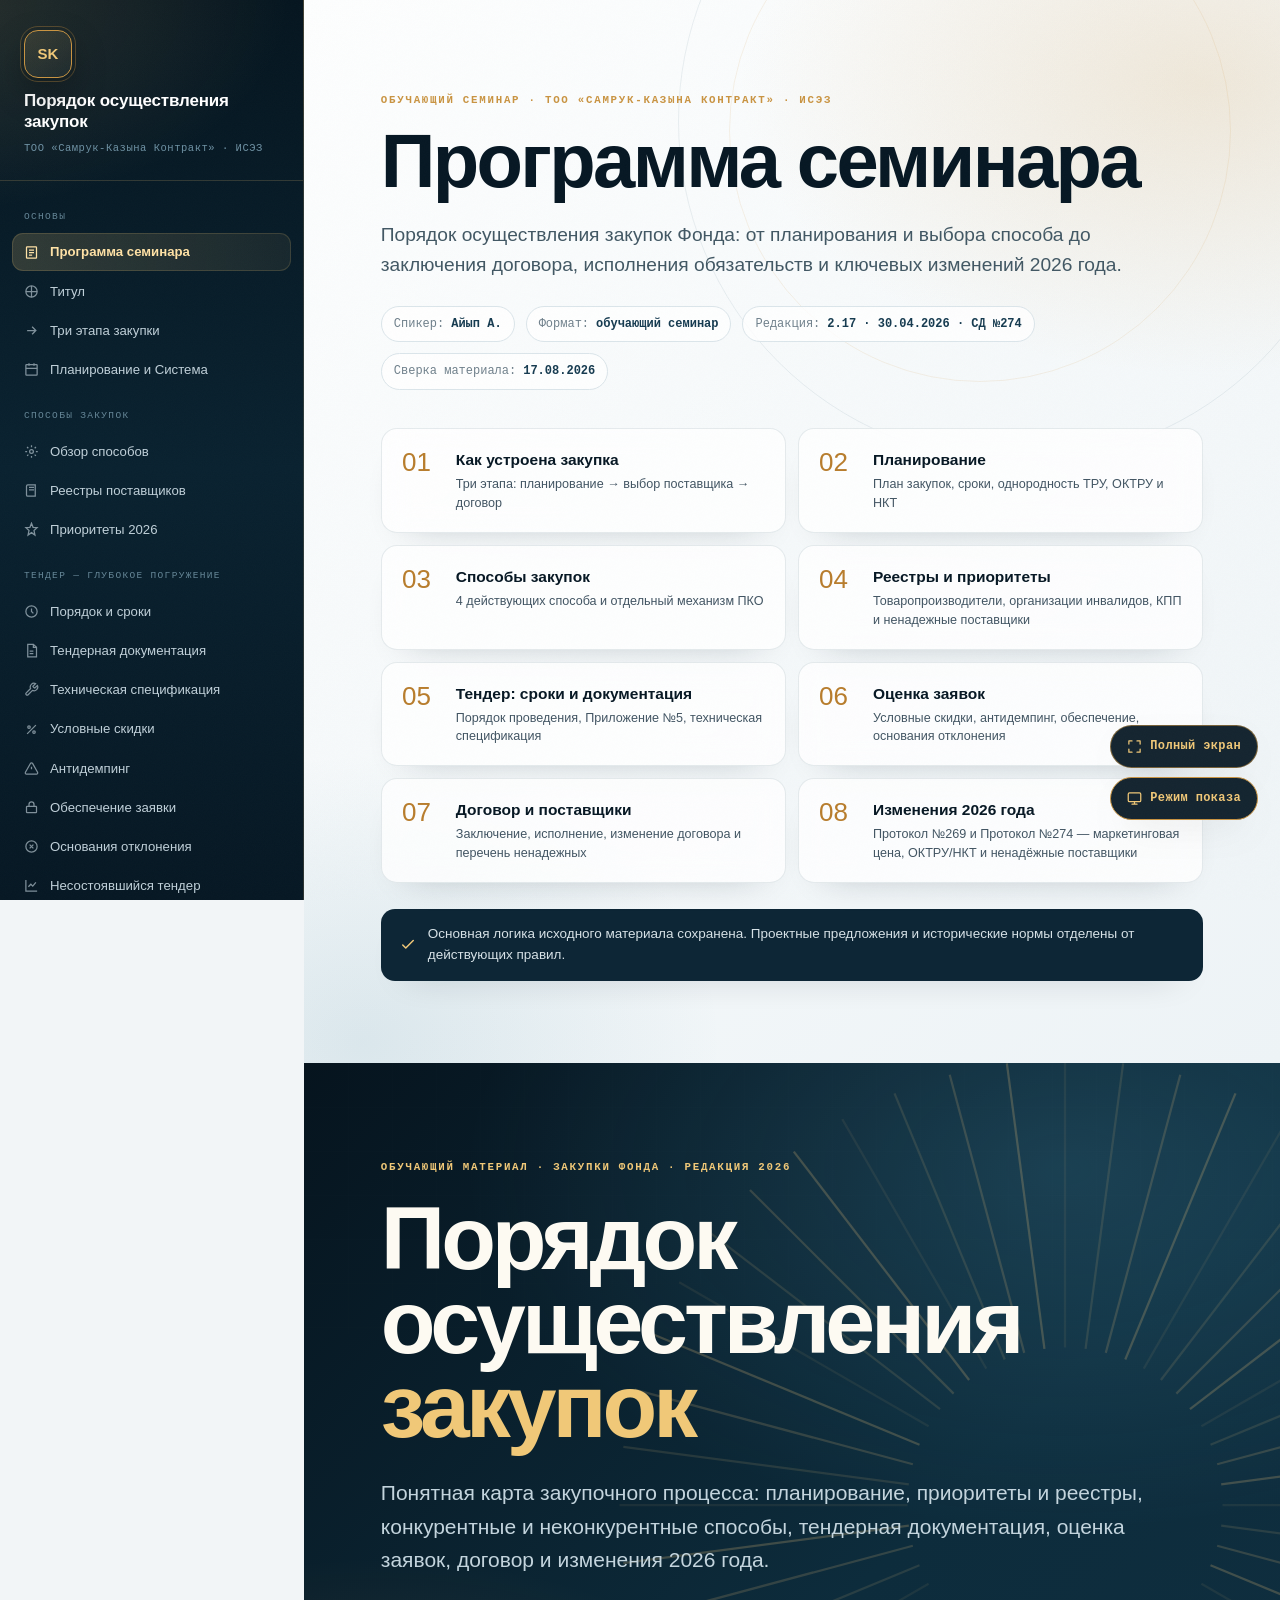
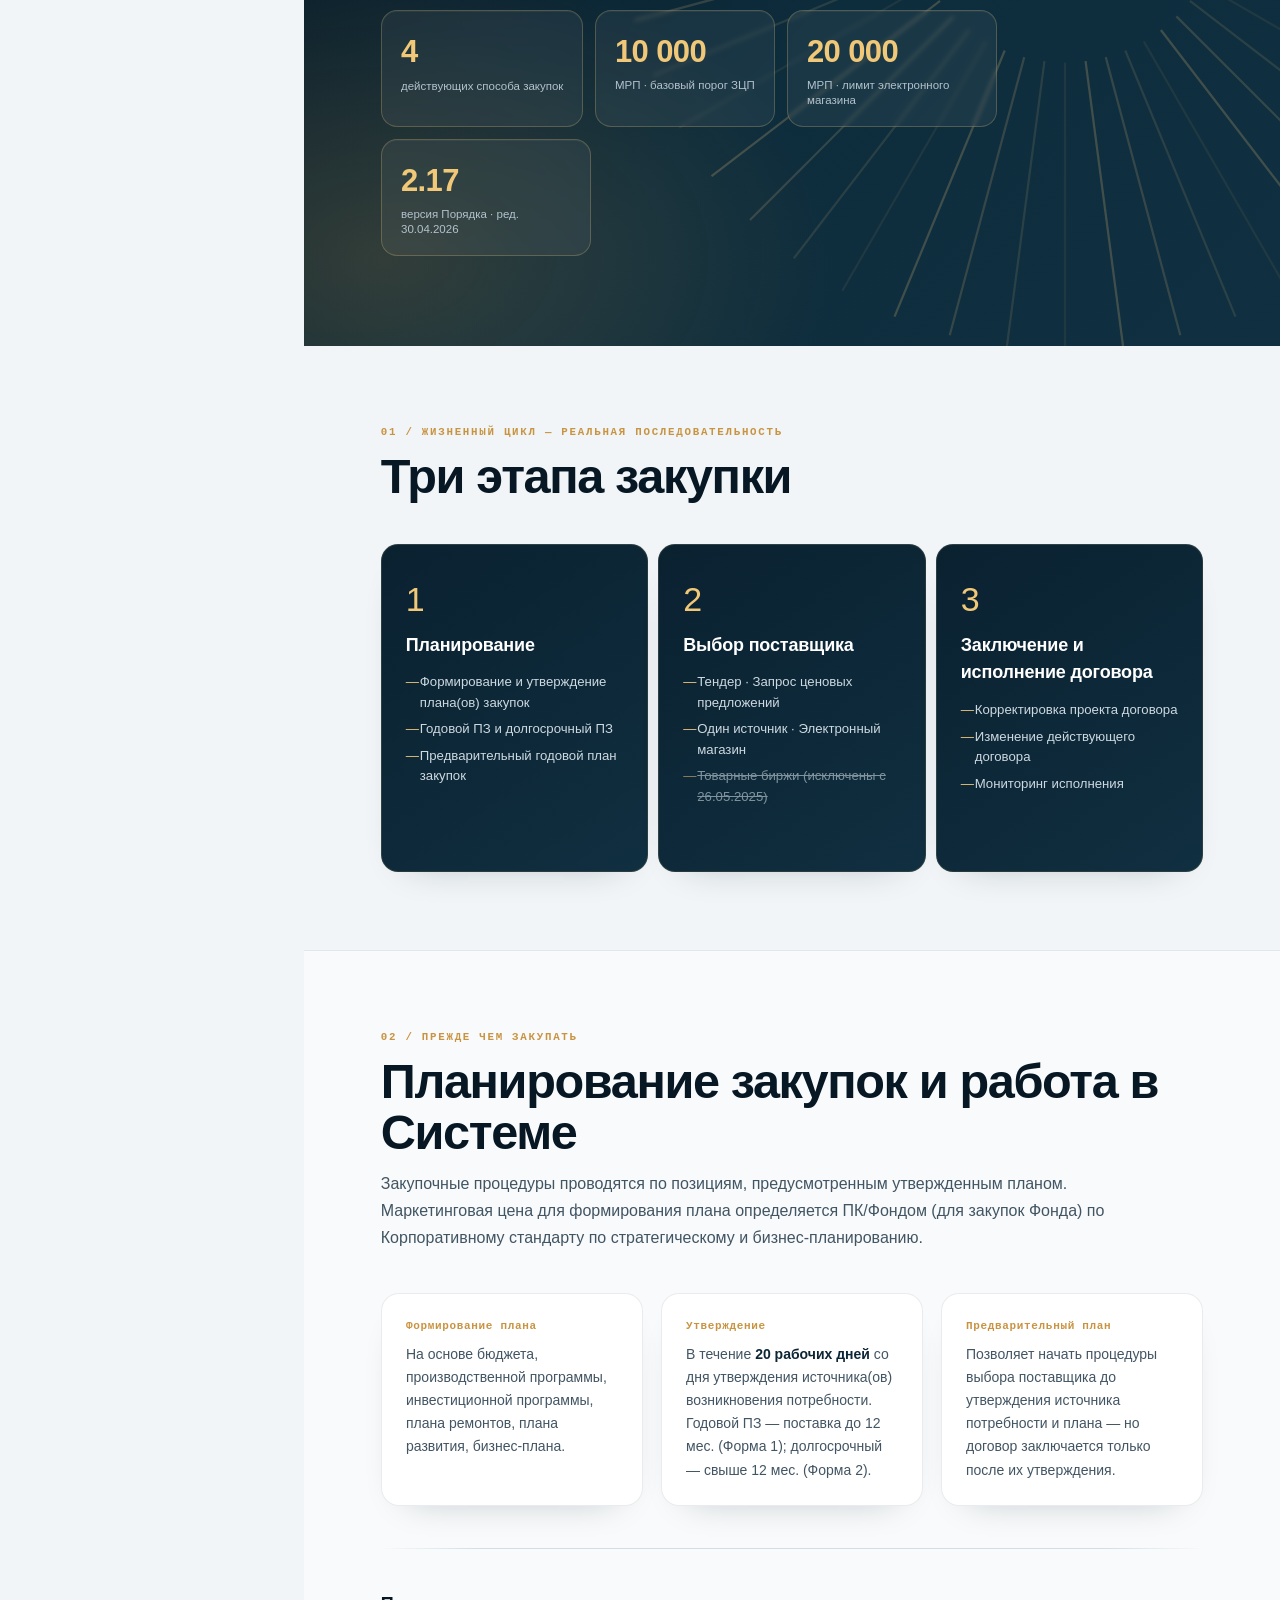
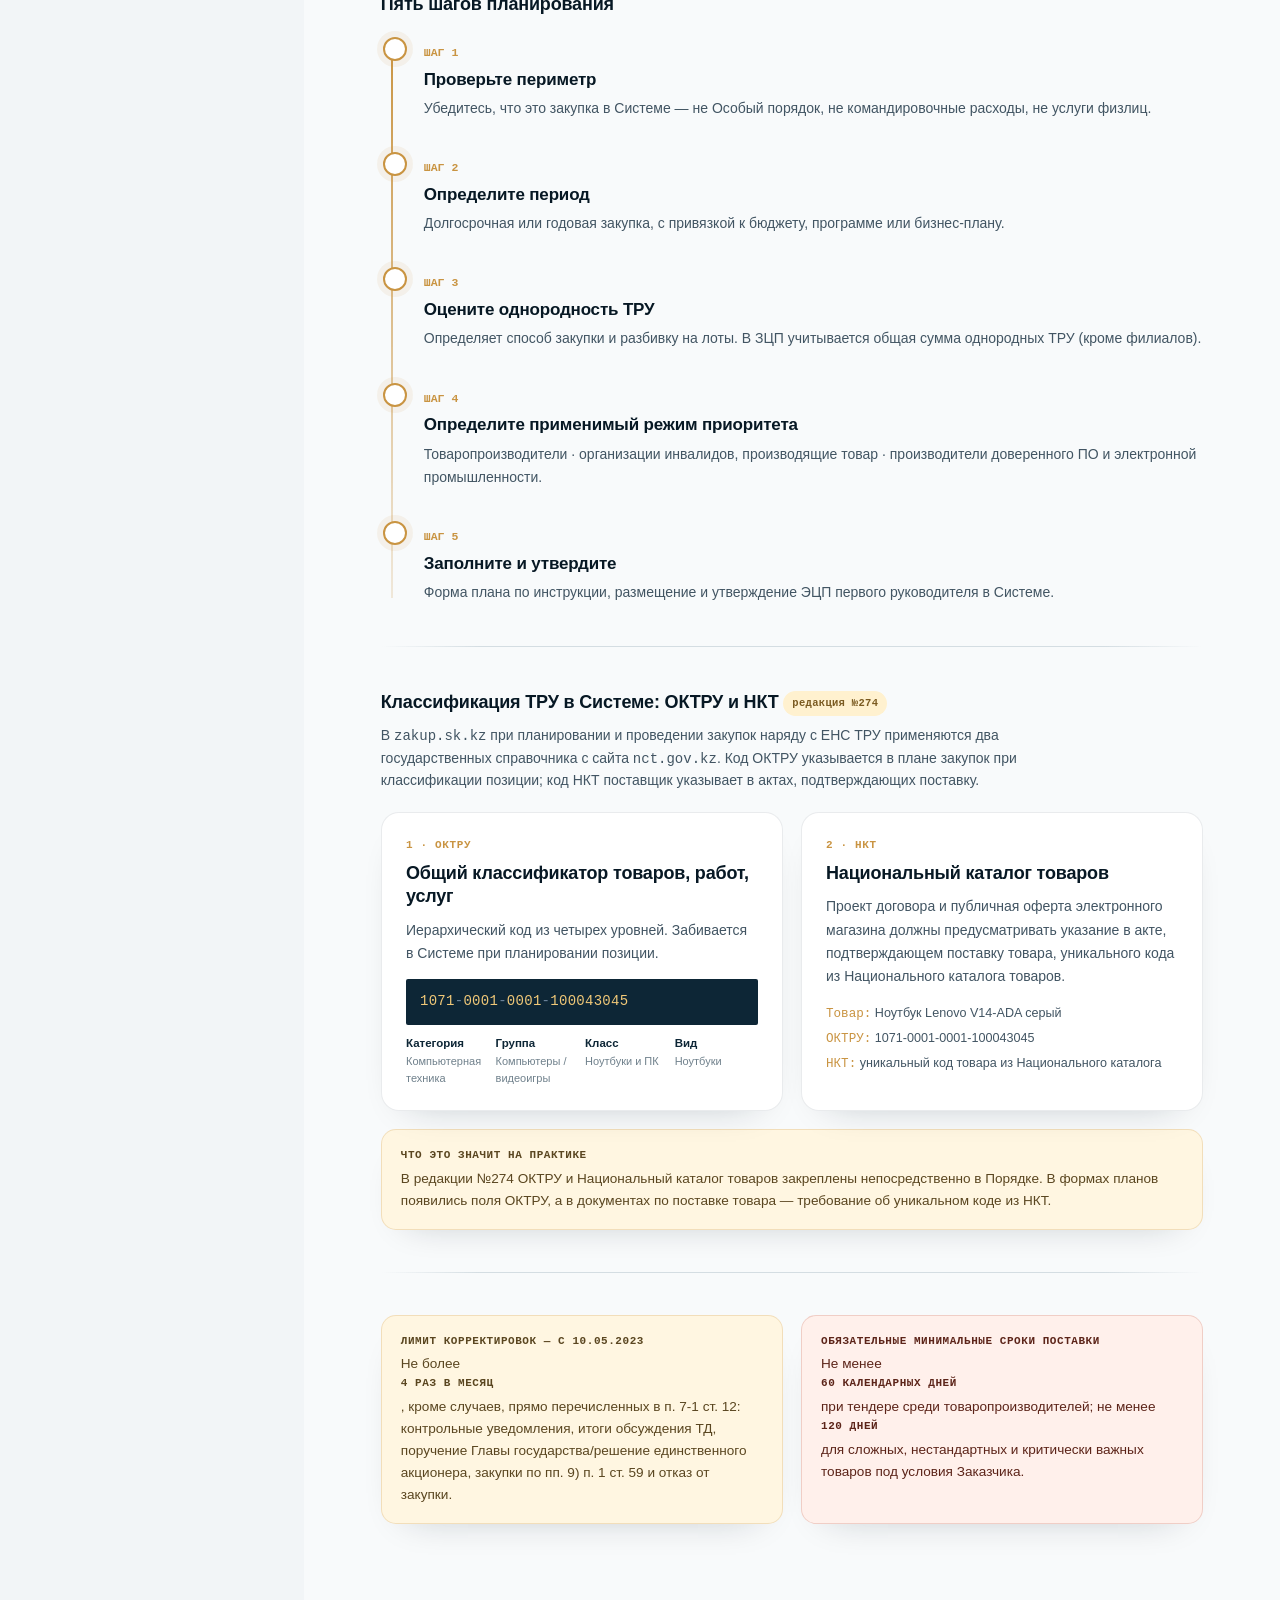
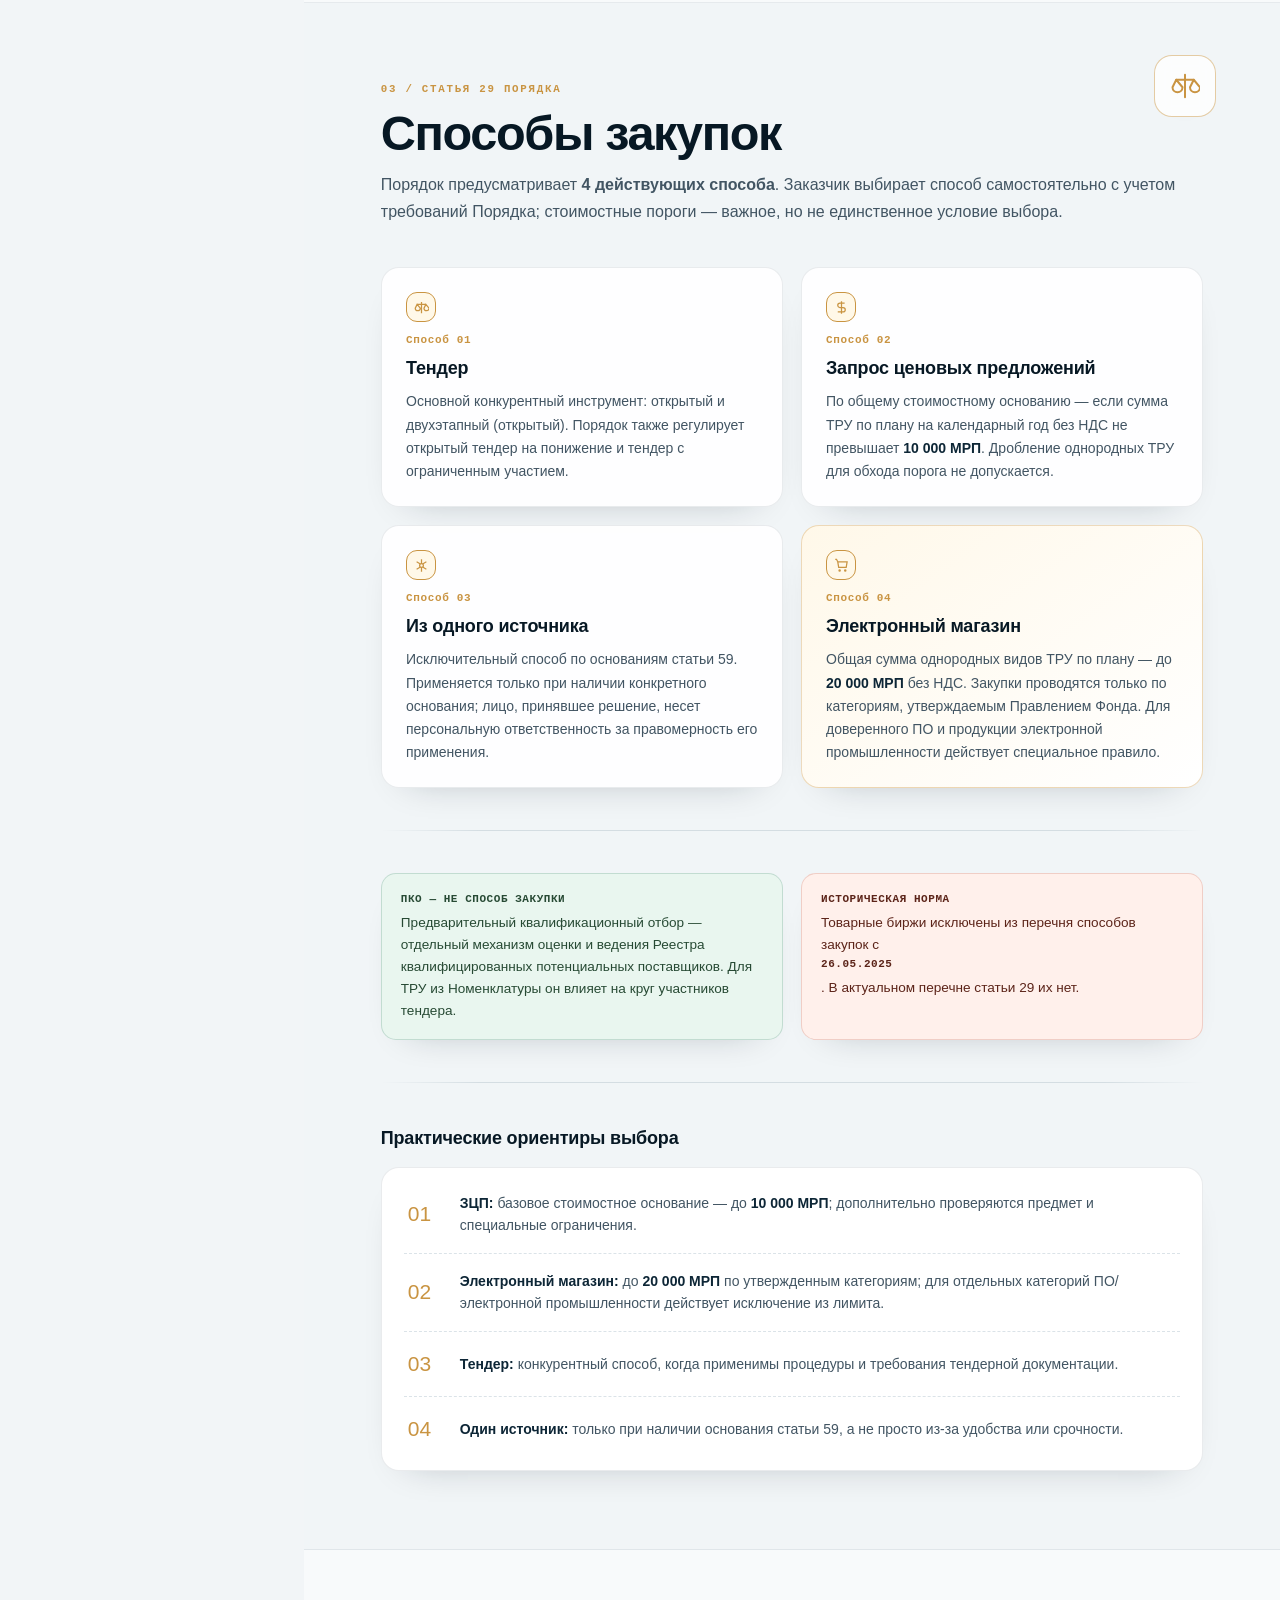
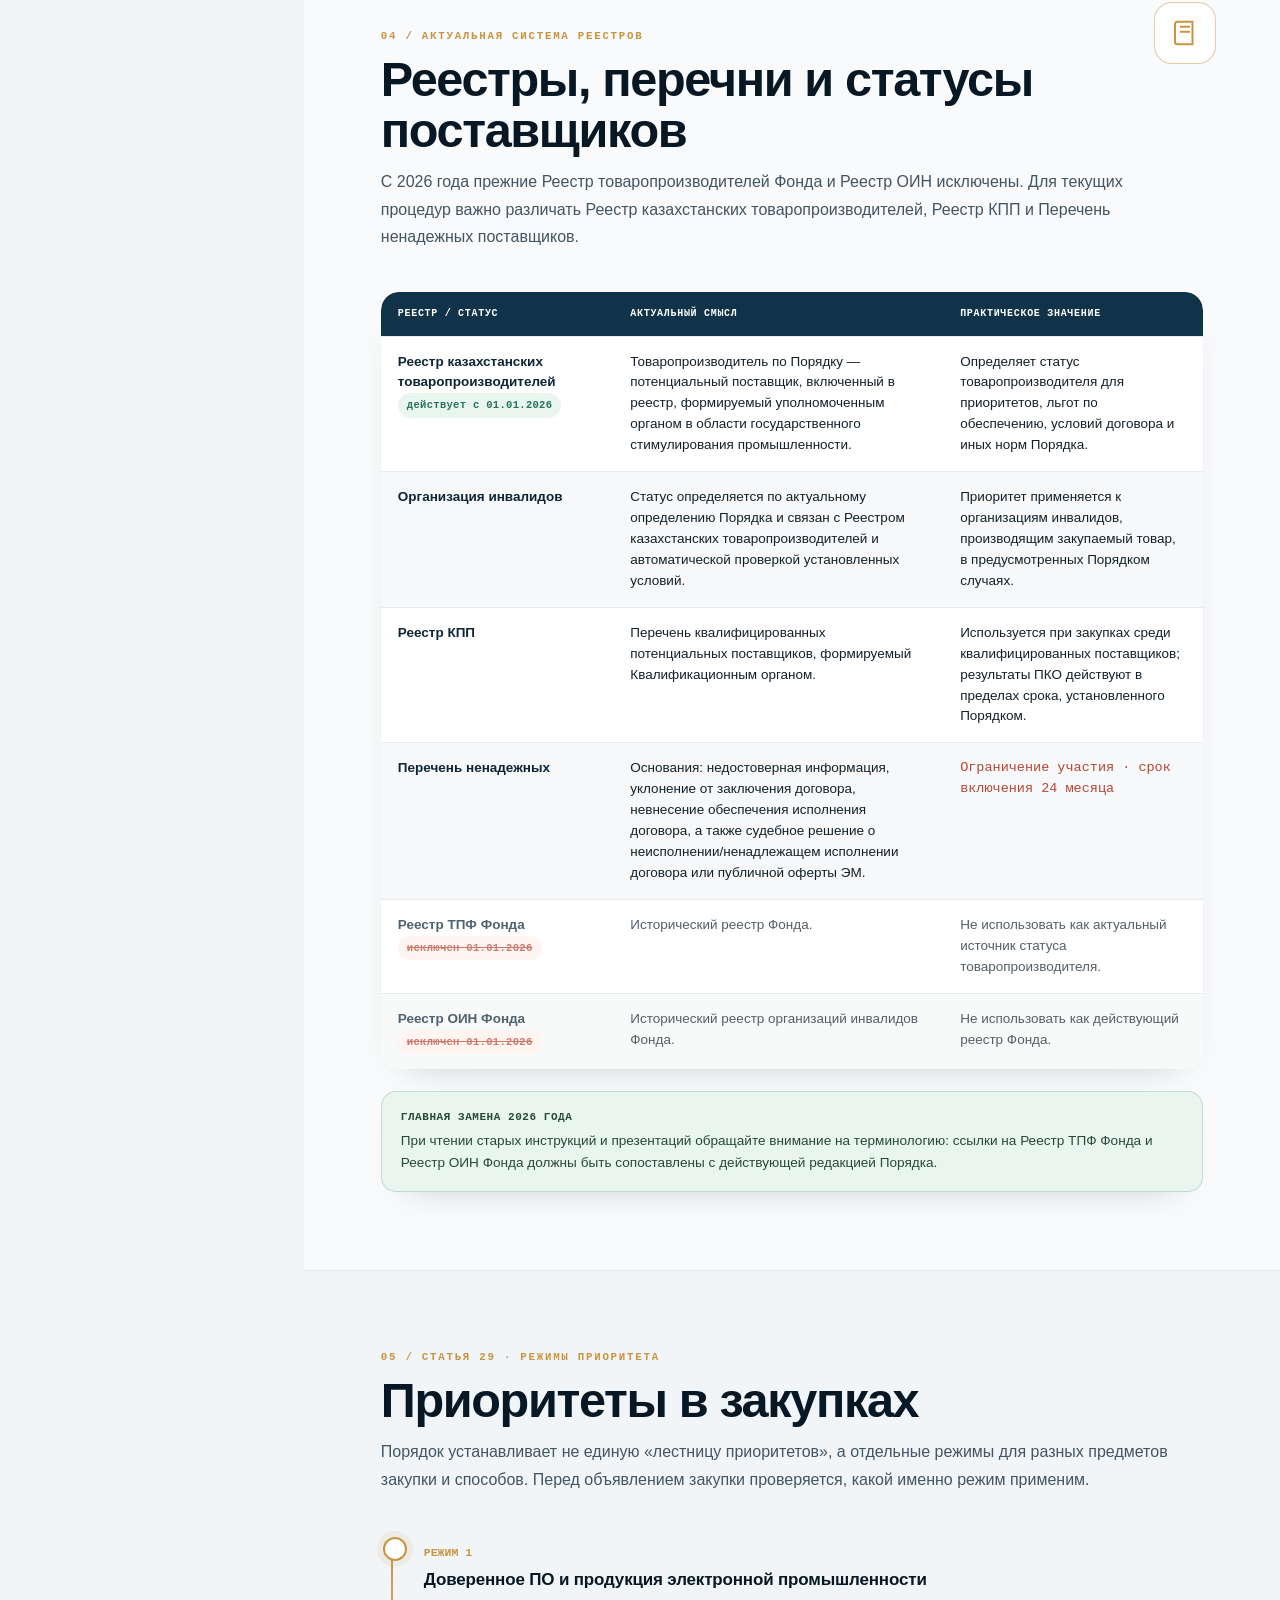
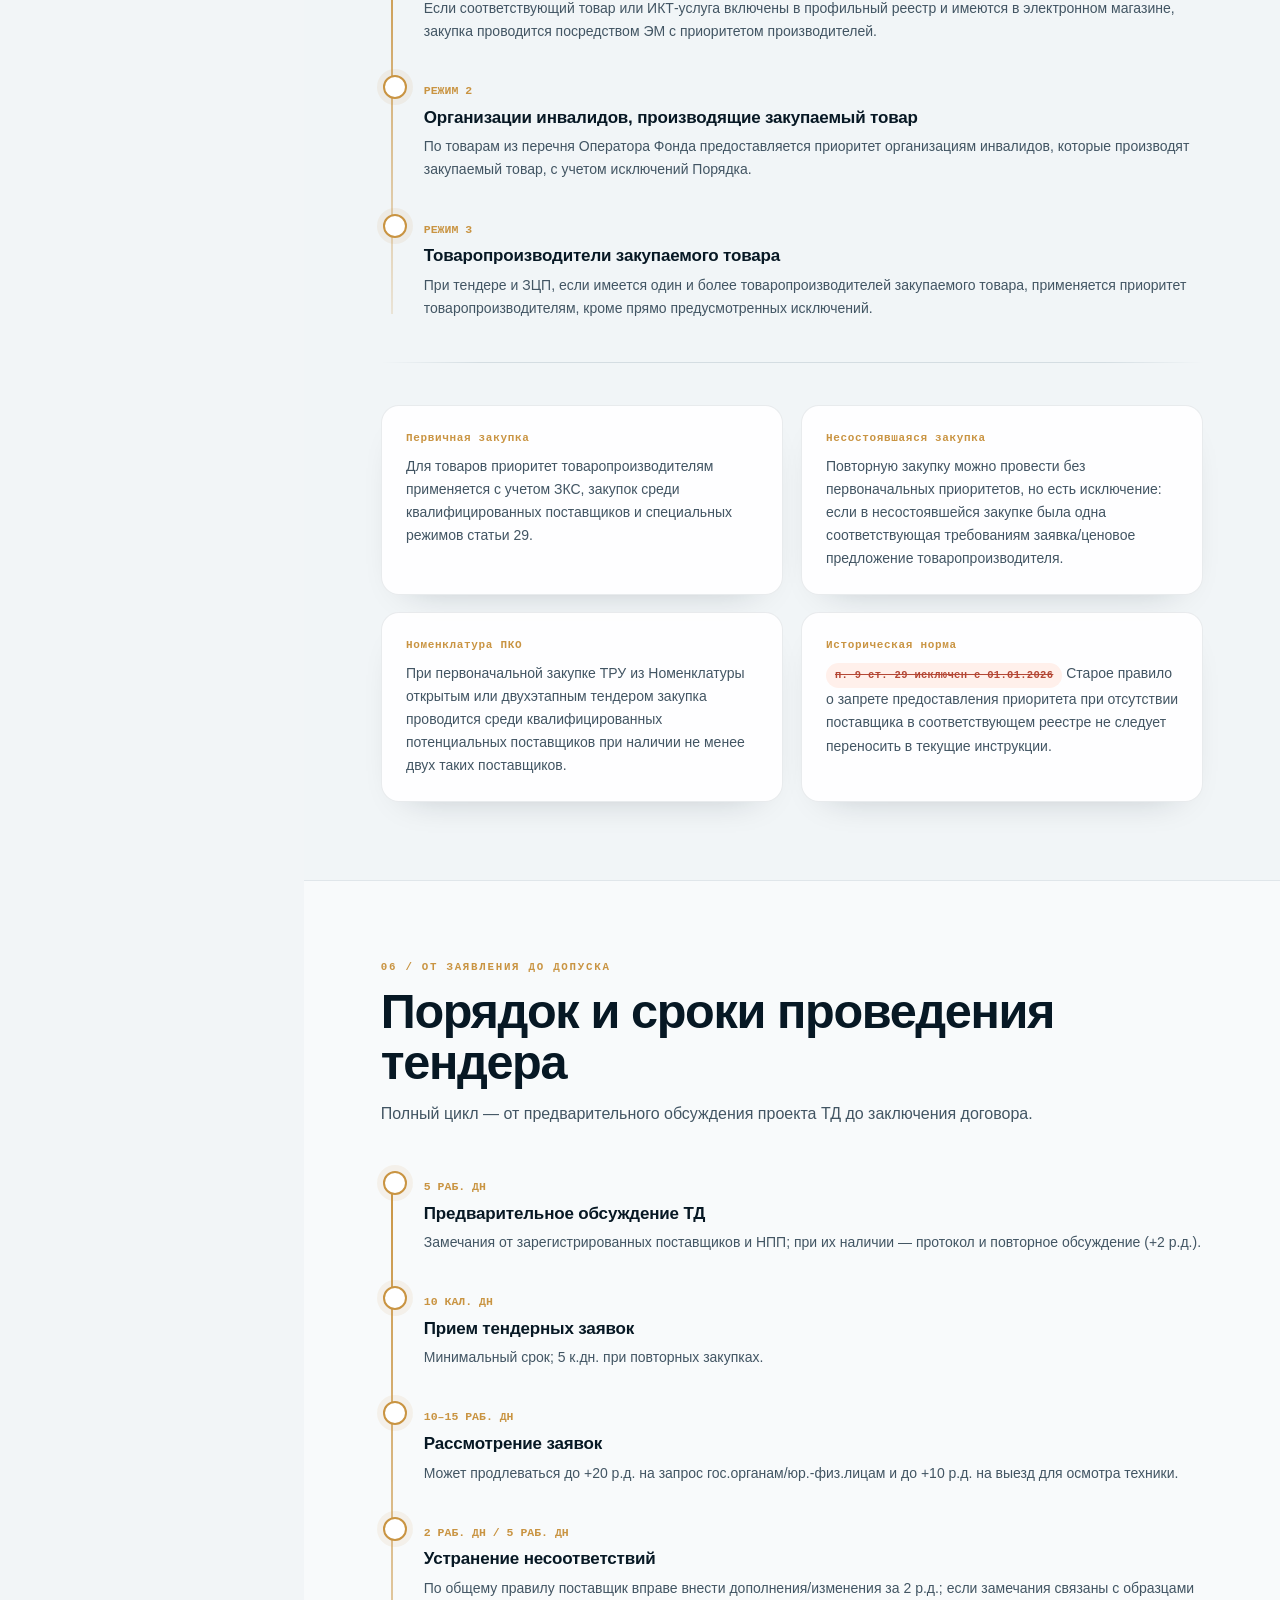
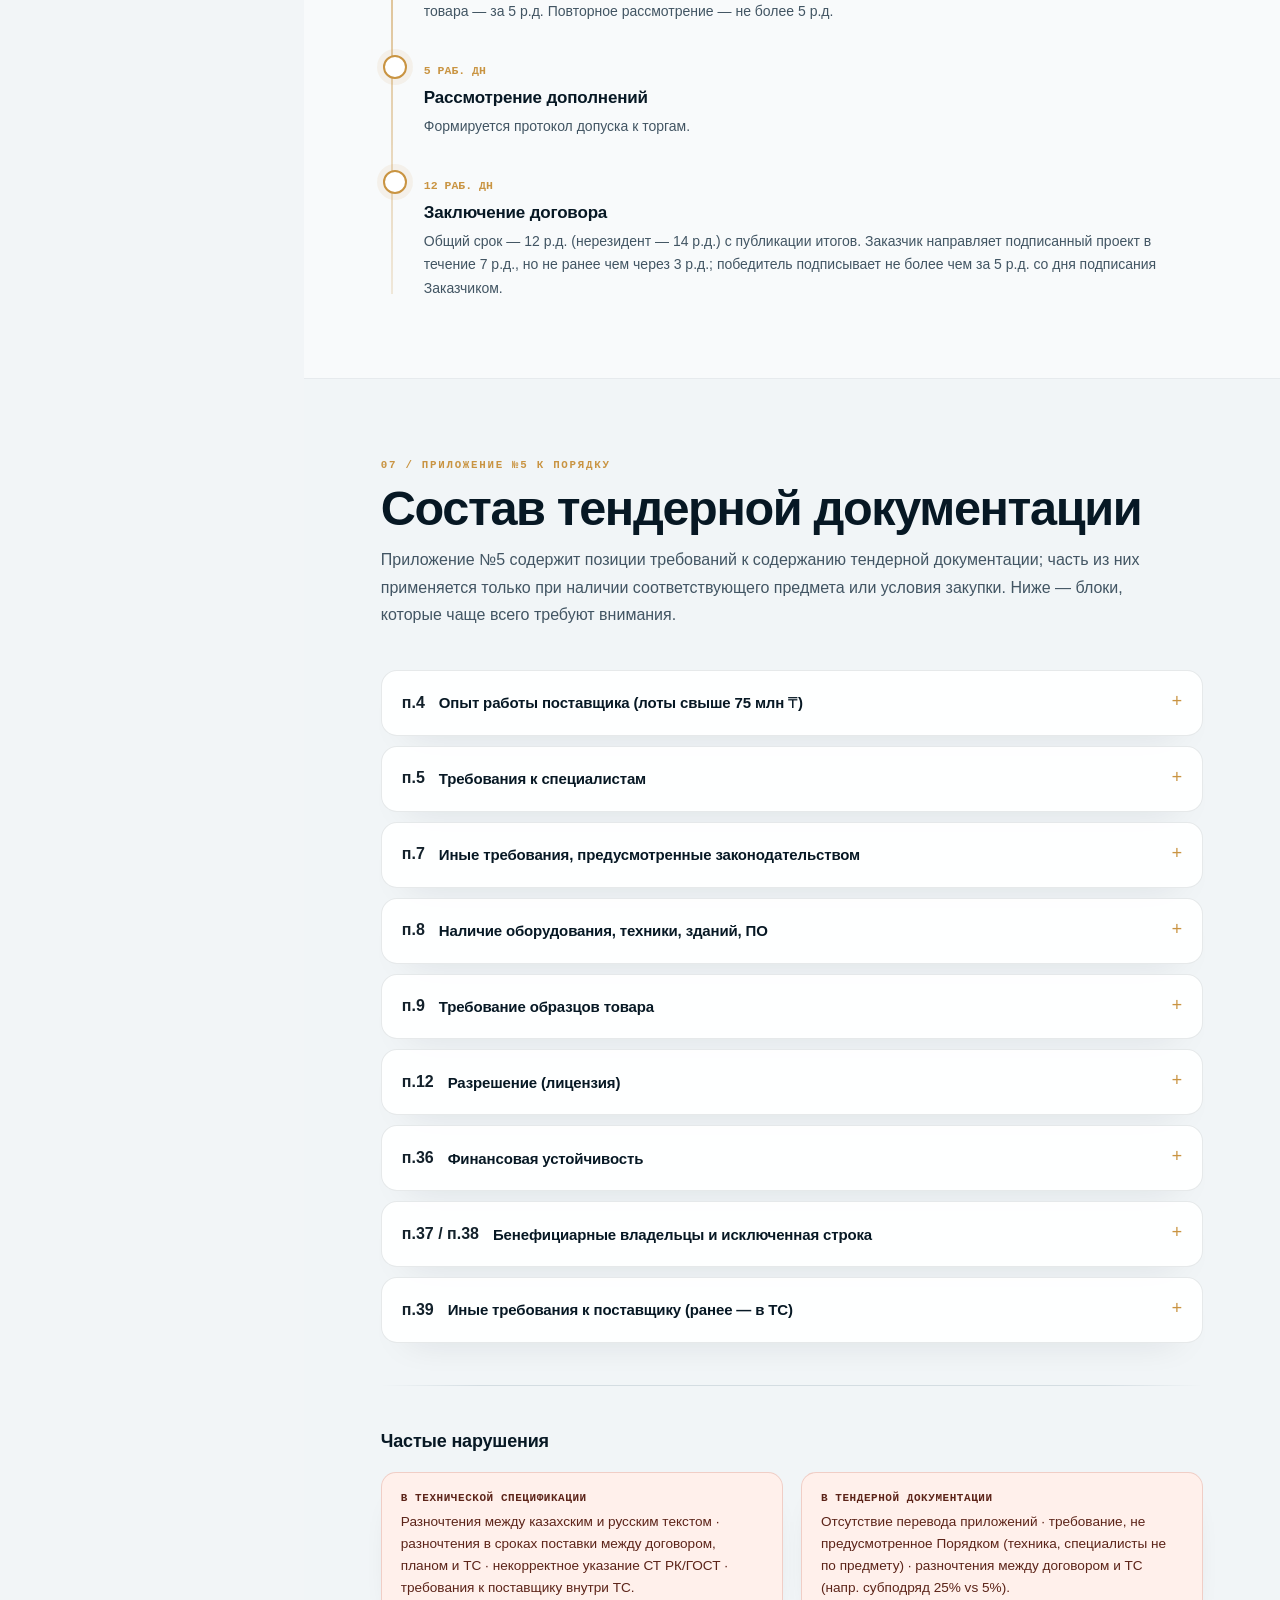
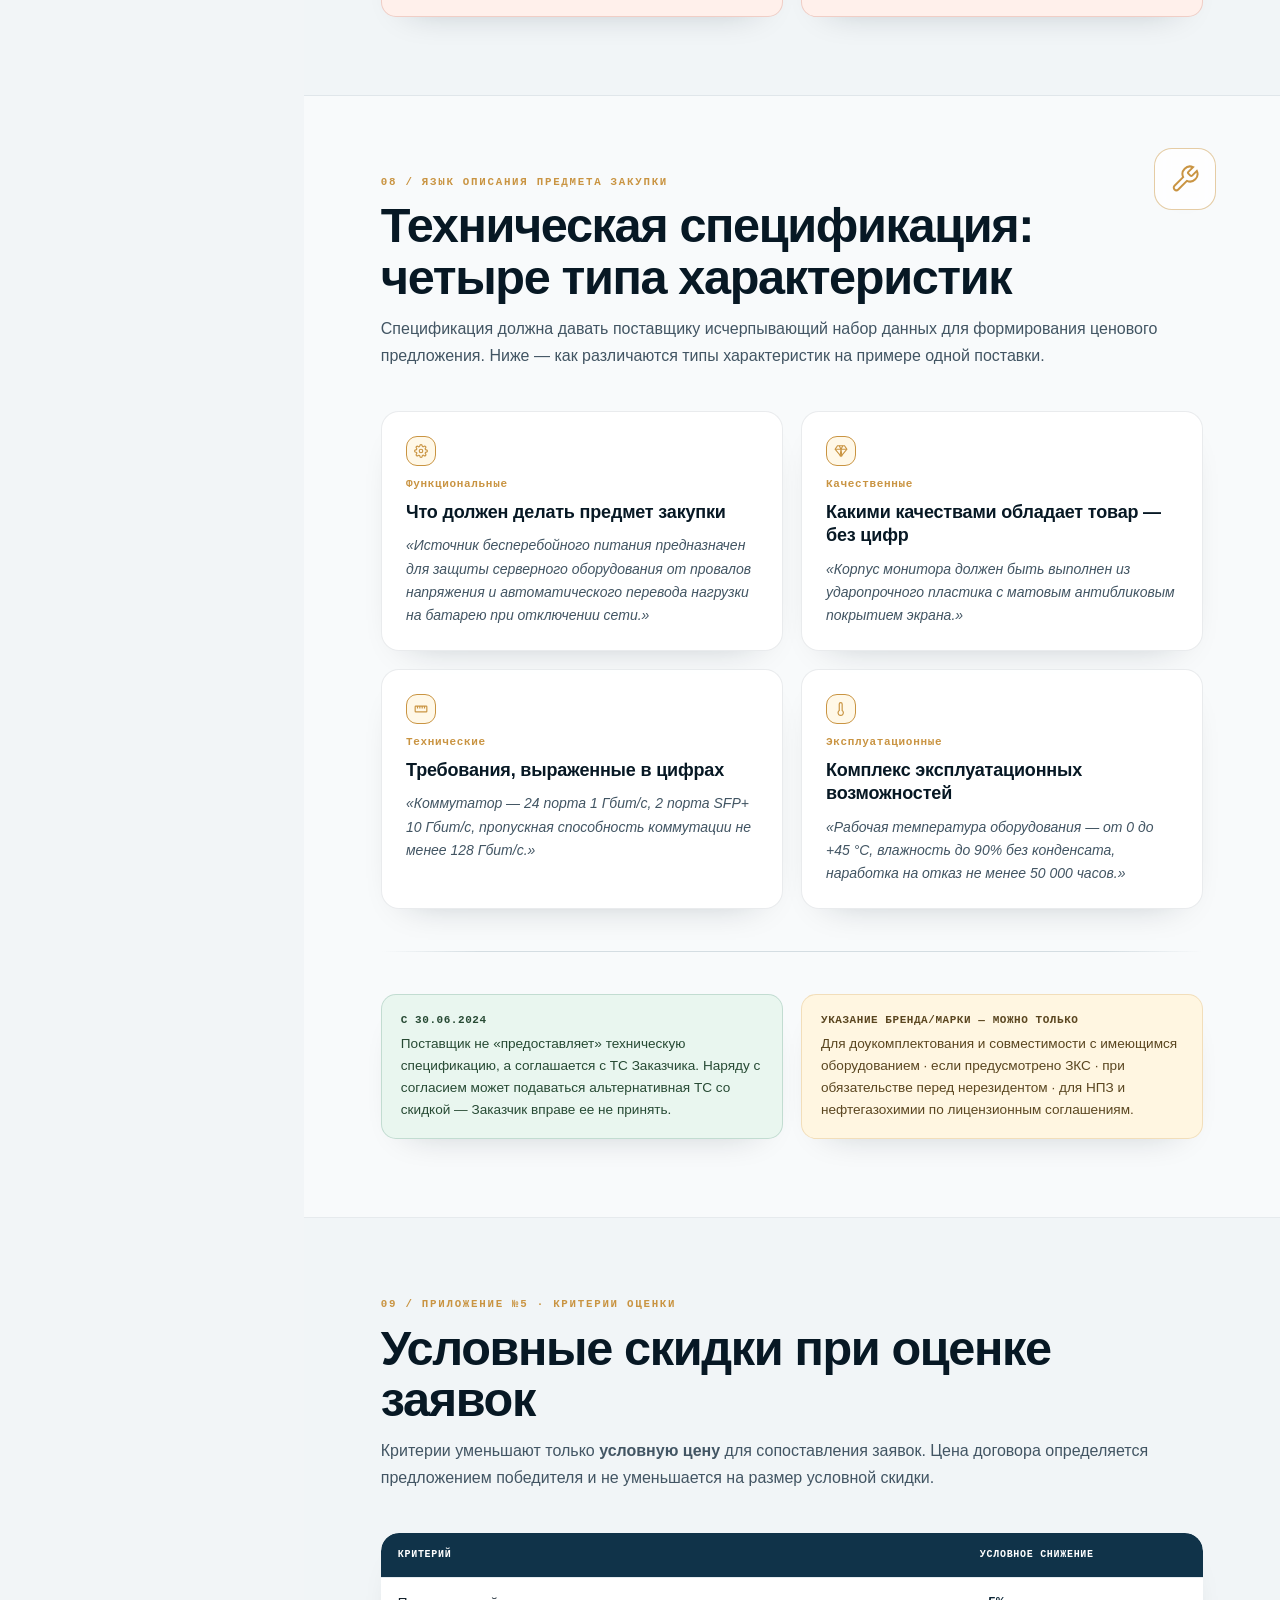
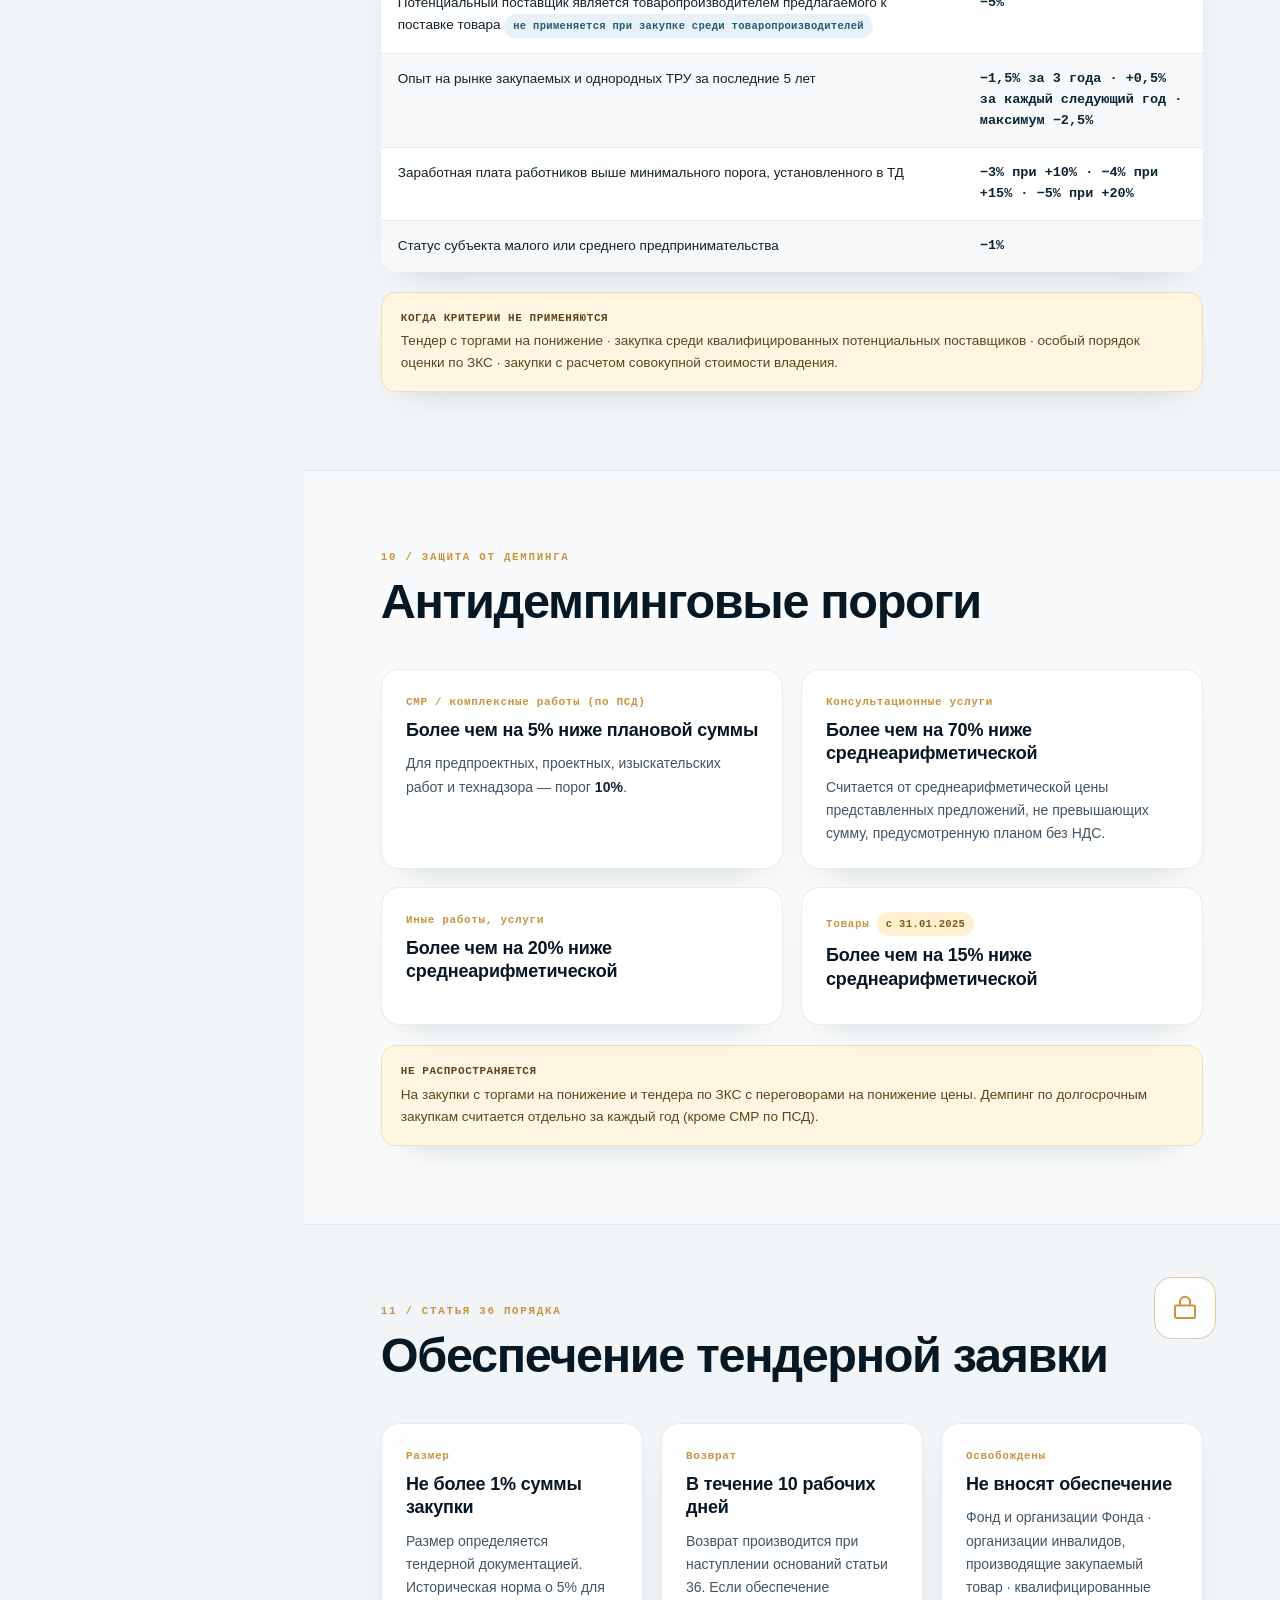
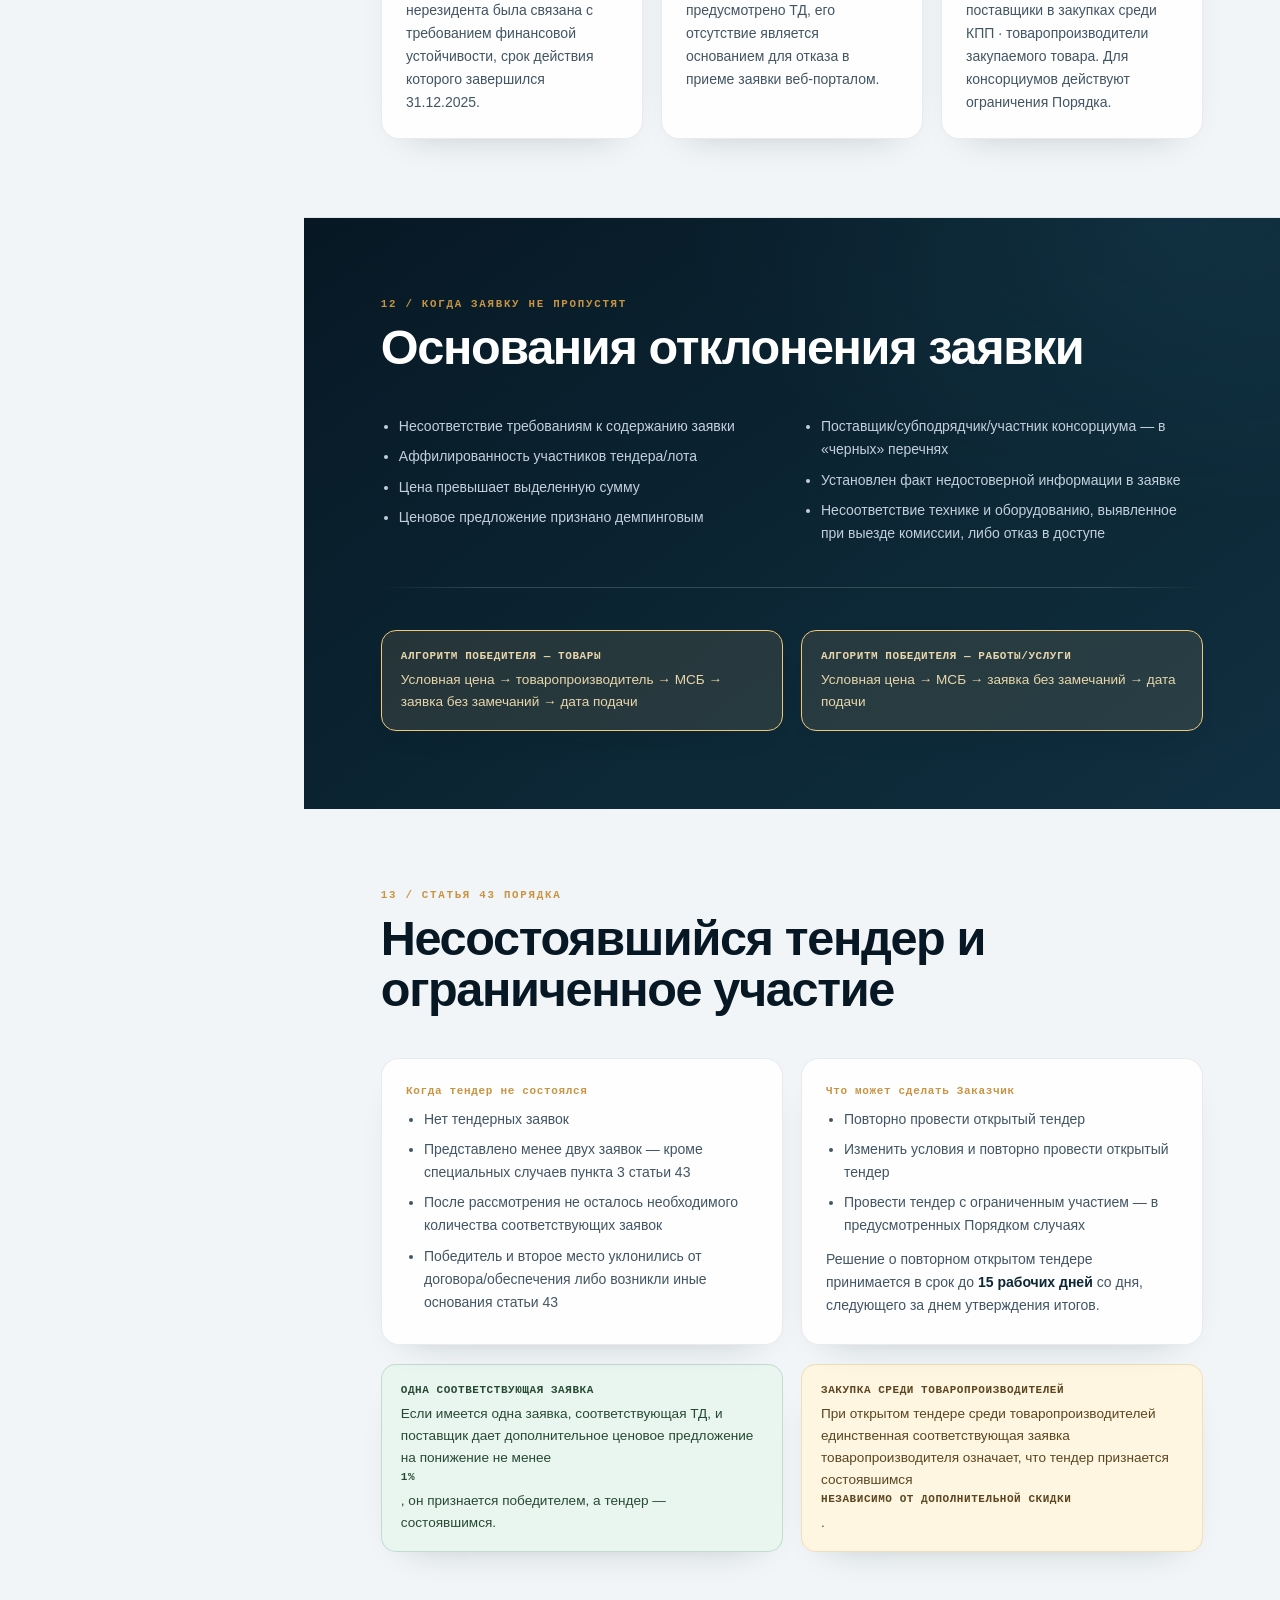
==== index.html @ 497a25e1 "Добавить вступительную портальную анимацию при открытии сайта При первом открытии сайта в текущей се" ====
<!DOCTYPE html>
<html lang="ru">
<head>
<meta charset="UTF-8">
<meta name="viewport" content="width=device-width, initial-scale=1.0">
<title>Порядок осуществления закупок — обучающий семинар 2026</title>
<style>
  :root{
    --navy-950:#16303f;
    --navy-900:#1d3d4f;
    --navy-800:#26536a;
    --navy-700:#356480;
    --navy-600:#4a7f9c;
    --brass:#bf8a3c;
    --brass-light:#e2bd78;
    --brass-pale:#f3e6c8;
    --paper:#f6f4ef;
    --paper-white:#ffffff;
    --paper-line:#e3ddd0;
    --ink:#20272c;
    --ink-soft:#414b54;
    --muted:#6f6a5e;
    --danger:#a8482f;
    --danger-bg:#f8e8e0;
    --good:#3f7255;
    --good-bg:#e5efe6;
    --info-bg:#e6eef2;
    --shadow: 0 16px 40px -22px rgba(22,48,63,0.28);
    --radius: 3px;
  }
  *{box-sizing:border-box; margin:0; padding:0;}
  html{scroll-behavior:smooth;}
  body{
    font-family:-apple-system,BlinkMacSystemFont,'Segoe UI',Roboto,Arial,sans-serif;
    background:var(--paper);
    color:var(--ink);
    line-height:1.55;
    -webkit-font-smoothing:antialiased;
    overflow-x:hidden;
  }
  ::selection{background:var(--brass-light); color:var(--navy-950);}
  a{color:inherit;}

  /* subtle paper grain */
  body::before{
    content:"";
    position:fixed; inset:0;
    pointer-events:none;
    z-index:2000;
    opacity:.035;
    background-image:url("data:image/svg+xml,%3Csvg xmlns='http://www.w3.org/2000/svg' width='140' height='140'%3E%3Cfilter id='n'%3E%3CfeTurbulence type='fractalNoise' baseFrequency='0.9' numOctaves='2' stitchTiles='stitch'/%3E%3C/filter%3E%3Crect width='100%25' height='100%25' filter='url(%23n)'/%3E%3C/svg%3E");
  }

  h1,h2,h3,h4{ font-family:'Avenir Next','Segoe UI',Arial,sans-serif; font-weight:560; letter-spacing:-0.01em; color:var(--navy-950); }

  .mono{ font-family:SFMono-Regular,Consolas,'Liberation Mono',Menlo,monospace; }
  .eyebrow{
    font-family:SFMono-Regular,Consolas,'Liberation Mono',Menlo,monospace;
    text-transform:uppercase;
    letter-spacing:.14em;
    font-size:11.5px;
    color:var(--brass);
    font-weight:600;
  }

  /* ============ PROGRESS BAR ============ */
  #progress{
    position:fixed; top:0; left:0; height:3px; width:0%;
    background:linear-gradient(90deg, var(--brass), var(--brass-light));
    z-index:3000; transition:width .1s linear;
  }

  /* ============ LAYOUT ============ */
  .app{ display:grid; grid-template-columns:290px 1fr; min-height:100vh; }
  @media (max-width: 980px){ .app{ grid-template-columns:1fr; } }

  /* ============ SIDEBAR — DOSSIER TABS ============ */
  .sidebar{
    background:var(--navy-950);
    border-right:1px solid rgba(191,138,60,.25);
    position:sticky; top:0; height:100vh; overflow-y:auto;
    padding:26px 0 30px;
    scrollbar-width:thin; scrollbar-color:var(--navy-700) transparent;
  }
  .sidebar::-webkit-scrollbar{width:6px;}
  .sidebar::-webkit-scrollbar-thumb{background:var(--navy-700);}
  @media (max-width:980px){
    .sidebar{
      position:fixed; top:0; left:0; width:290px; z-index:1500;
      transform:translateX(-100%); transition:transform .3s ease;
      box-shadow:30px 0 60px rgba(0,0,0,.4);
    }
    .sidebar.open{ transform:translateX(0); }
  }

  .brand{ padding:0 22px 22px; border-bottom:1px solid rgba(191,138,60,.22); margin-bottom:10px;}
  .brand .mark{
    width:38px; height:38px; border:1.4px solid var(--brass);
    border-radius:50%; display:flex; align-items:center; justify-content:center;
    font-family:'Avenir Next','Segoe UI',Arial,sans-serif; font-weight:650; color:var(--brass-light); font-size:15px;
    margin-bottom:12px; position:relative;
  }
  .brand .mark::before{
    content:""; position:absolute; inset:-6px; border:1px solid rgba(191,138,60,.35); border-radius:50%;
  }
  .brand .name{ color:var(--paper-white); font-family:'Avenir Next','Segoe UI',Arial,sans-serif; font-size:15.5px; font-weight:600; line-height:1.3;}
  .brand .sub{ color:var(--navy-600); font-size:11px; margin-top:4px; font-family:SFMono-Regular,Consolas,'Liberation Mono',Menlo,monospace; letter-spacing:.05em;}

  .navgroup{ margin-bottom:4px; }
  .navgroup-label{
    padding:14px 22px 6px; font-family:SFMono-Regular,Consolas,'Liberation Mono',Menlo,monospace; font-size:10px;
    letter-spacing:.14em; text-transform:uppercase; color:var(--navy-600);
  }
  .navlink{
    display:flex; align-items:center; gap:10px;
    padding:9px 22px 9px 19px; font-size:13.2px; color:#c8d3dd;
    border-left:3px solid transparent; cursor:pointer; text-decoration:none;
    transition:all .18s ease; line-height:1.3;
  }
  .navlink svg{ flex:none; opacity:.65; }
  .navlink:hover{ background:rgba(191,138,60,.08); color:var(--paper-white); }
  .navlink.active{
    border-left-color:var(--brass); background:rgba(191,138,60,.14);
    color:var(--brass-light); font-weight:600;
  }
  .navlink.active svg{ opacity:1; }

  .sidebar-foot{
    margin-top:18px; padding:16px 22px 0; border-top:1px solid rgba(191,138,60,.2);
    font-size:11px; color:var(--navy-600); font-family:SFMono-Regular,Consolas,'Liberation Mono',Menlo,monospace; line-height:1.7;
  }

  .menu-toggle{
    display:none; position:fixed; top:16px; left:16px; z-index:1600;
    width:44px; height:44px; background:var(--navy-950); border:1px solid var(--brass);
    border-radius:50%; align-items:center; justify-content:center; cursor:pointer;
    box-shadow:var(--shadow);
  }
  .menu-toggle svg{ stroke:var(--brass-light); }
  @media (max-width:980px){ .menu-toggle{ display:flex; } }
  .scrim{ display:none; position:fixed; inset:0; background:rgba(6,12,20,.55); z-index:1400; }
  .scrim.show{ display:block; }

  /* ============ MAIN ============ */
  main{ min-width:0; }

  /* ---------- HERO ---------- */
  .hero{
    position:relative; background:radial-gradient(130% 110% at 18% 0%, #2a5266 0%, var(--navy-950) 60%);
    color:var(--paper-white); padding:96px 60px 84px; overflow:hidden;
    border-bottom:6px solid var(--brass);
  }
  @media (max-width:700px){ .hero{ padding:96px 24px 60px; } }
  .hero .rays{
    position:absolute; top:50%; left:78%; width:900px; height:900px; transform:translate(-50%,-50%);
    pointer-events:none; opacity:.55;
  }
  @media (max-width:980px){ .hero .rays{ left:60%; opacity:.32; } }
  .hero-inner{ position:relative; z-index:2; max-width:820px; }
  .hero .eyebrow{ color:var(--brass-light); }
  .hero h1{
    font-size:clamp(34px,5vw,58px); color:#fdfaf2; margin:16px 0 20px; line-height:1.06; font-weight:600;
  }
  .hero h1 em{ font-style:normal; color:var(--brass-light); }
  .hero p.lead{ font-size:16.5px; color:#cfdae1; max-width:600px; margin-bottom:34px; }
  .hero .stats{ display:flex; flex-wrap:wrap; gap:14px; }
  .stat-seal{
    border:1px solid rgba(226,189,120,.45); background:rgba(255,255,255,.05);
    padding:14px 18px; min-width:140px; backdrop-filter:blur(2px);
  }
  .stat-seal .num{ font-family:'Avenir Next','Segoe UI',Arial,sans-serif; font-size:26px; color:var(--brass-light); font-weight:600; }
  .stat-seal .lbl{ font-size:11.5px; color:#b3c2cc; margin-top:2px; }

  /* ---------- SECTION SHELL ---------- */
  section.block{ padding:64px 60px; border-bottom:1px solid var(--paper-line); position:relative; }
  @media (max-width:700px){ section.block{ padding:48px 22px; } }
  section.block.dark{
    background:var(--navy-900); color:#dbe3ea; border-bottom:none;
  }
  section.block.dark h2, section.block.dark h3{ color:var(--paper-white); }
  .block-head{ max-width:760px; margin-bottom:38px; }
  .block-head .eyebrow{ display:block; margin-bottom:10px; }
  .block-head h2{ font-size:clamp(24px,3vw,34px); }
  .block-head p{ color:var(--ink-soft); margin-top:12px; font-size:15px; max-width:620px; }
  section.block.dark .block-head p{ color:#a9b8c5; }

  .reveal{ opacity:0; transform:translateY(18px); transition:opacity .6s ease, transform .6s ease; }
  .reveal.in{ opacity:1; transform:translateY(0); }

  /* ---------- GRID / CARDS ---------- */
  .grid{ display:grid; gap:18px; }
  .grid-2{ grid-template-columns:repeat(2,1fr); }
  .grid-3{ grid-template-columns:repeat(3,1fr); }
  .grid-4{ grid-template-columns:repeat(4,1fr); }
  @media (max-width:900px){ .grid-2,.grid-3,.grid-4{ grid-template-columns:1fr 1fr; } }
  @media (max-width:640px){ .grid-2,.grid-3,.grid-4{ grid-template-columns:1fr; } }

  .card{
    background:var(--paper-white); border:1px solid var(--paper-line);
    padding:22px 22px 20px; position:relative;
  }
  .card::before{
    content:""; position:absolute; top:0; left:0; width:26px; height:26px;
    background:linear-gradient(135deg, transparent 50%, var(--paper) 50%);
  }
  .card h4{ font-size:16px; margin-bottom:8px; }
  .card p{ font-size:13.6px; color:var(--ink-soft); }
  .card .tagnum{ font-family:SFMono-Regular,Consolas,'Liberation Mono',Menlo,monospace; font-size:11px; color:var(--brass); letter-spacing:.06em; display:block; margin-bottom:8px; }

  .icon-badge{
    width:36px; height:36px; border:1px solid var(--brass); border-radius:50%;
    display:flex; align-items:center; justify-content:center; margin-bottom:12px; color:var(--brass);
  }

  /* ---------- SECTION ILLUSTRATIONS (decorative, interactive on hover) ---------- */
  .sec-illus{
    position:absolute; top:30px; right:58px; width:68px; height:68px;
    border:1.4px solid var(--brass); border-radius:50%;
    display:flex; align-items:center; justify-content:center;
    background:radial-gradient(circle at 32% 28%, #ffffff, var(--paper) 72%);
    color:var(--brass); box-shadow:var(--shadow); cursor:help;
    transition:transform .3s ease, box-shadow .3s ease;
  }
  .sec-illus::after{
    content:""; position:absolute; inset:-7px; border:1px solid rgba(191,138,60,.3); border-radius:50%;
  }
  .sec-illus:hover{ transform:scale(1.1) rotate(-6deg); box-shadow:0 20px 44px -18px rgba(22,48,63,.4); }
  section.block.dark .sec-illus{ background:radial-gradient(circle at 32% 28%, #274357, var(--navy-950) 72%); color:var(--brass-light); }
  section.block.dark .sec-illus::after{ border-color:rgba(226,189,120,.28); }
  @media (max-width:900px){ .sec-illus{ display:none; } }

  /* small inline icon used inside cards, sits above tagnum */
  .card-ico{
    width:30px; height:30px; border-radius:50%; border:1px solid var(--brass);
    display:flex; align-items:center; justify-content:center; color:var(--brass);
    margin-bottom:10px; background:var(--paper);
  }

  /* ---------- TAGS / PILLS / STAMPS ---------- */
  .tag{
    display:inline-flex; align-items:center; gap:5px;
    font-family:SFMono-Regular,Consolas,'Liberation Mono',Menlo,monospace; font-size:10.5px; letter-spacing:.03em;
    padding:3px 9px; border-radius:20px; font-weight:600; white-space:nowrap;
  }
  .tag.new{ background:var(--good-bg); color:var(--good); }
  .tag.out{ background:var(--danger-bg); color:var(--danger); text-decoration:line-through; }
  .tag.info{ background:var(--info-bg); color:var(--navy-700); }
  .tag.gold{ background:var(--brass-pale); color:#7a5a20; }

  .stamp{
    display:inline-block; border:2px solid var(--danger); color:var(--danger);
    padding:6px 14px; font-family:SFMono-Regular,Consolas,'Liberation Mono',Menlo,monospace; font-weight:700; font-size:12px;
    letter-spacing:.08em; transform:rotate(-3deg); border-radius:3px;
    text-transform:uppercase;
  }
  .stamp.gold{ border-color:var(--brass); color:#7a5a20; }
  .stamp.good{ border-color:var(--good); color:var(--good); }

  /* ---------- DIVIDER RULE ---------- */
  .rule{ height:1px; background:repeating-linear-gradient(90deg, var(--paper-line) 0 6px, transparent 6px 10px); margin:34px 0; }

  /* ---------- TABLE ---------- */
  .tablewrap{ overflow-x:auto; border:1px solid var(--paper-line); }
  table.doc{ width:100%; border-collapse:collapse; min-width:560px; background:var(--paper-white); }
  table.doc th{
    text-align:left; font-family:SFMono-Regular,Consolas,'Liberation Mono',Menlo,monospace; font-size:10.5px; text-transform:uppercase;
    letter-spacing:.07em; color:var(--paper-white); background:var(--navy-800); padding:12px 16px;
  }
  table.doc td{ padding:12px 16px; border-top:1px solid var(--paper-line); font-size:13.4px; vertical-align:top; color:var(--ink); }
  table.doc tr:nth-child(even) td{ background:#f2f0ea; }
  table.doc td strong{ color:var(--navy-900); }

  /* tables inside dark sections: dark card, light text */
  section.block.dark .tablewrap{ border-color:rgba(191,138,60,.35); }
  section.block.dark table.doc{ background:#1a3949; }
  section.block.dark table.doc th{ background:#12303e; color:var(--brass-light); }
  section.block.dark table.doc td{ color:#e2e9ef; border-top-color:rgba(191,138,60,.18); }
  section.block.dark table.doc tr:nth-child(even) td{ background:#204656; }
  section.block.dark table.doc td strong{ color:#fff; }
  section.block.dark table.doc td.mono{ color:var(--brass-light); }

  /* ---------- TIMELINE (sequential only) ---------- */
  .timeline{ position:relative; padding-left:30px; }
  .timeline::before{ content:""; position:absolute; left:8px; top:6px; bottom:6px; width:2px; background:var(--paper-line); }
  .tstep{ position:relative; padding-bottom:26px; }
  .tstep:last-child{ padding-bottom:0; }
  .tstep::before{
    content:""; position:absolute; left:-30px; top:2px; width:18px; height:18px; border-radius:50%;
    background:var(--paper-white); border:2px solid var(--brass);
  }
  .tstep .tt{ font-family:SFMono-Regular,Consolas,'Liberation Mono',Menlo,monospace; font-size:11.5px; color:var(--brass); font-weight:700; }
  .tstep h4{ font-size:15px; margin:3px 0 4px; }
  .tstep p{ font-size:13.2px; color:var(--ink-soft); }

  /* timeline inside dark sections */
  section.block.dark .timeline::before{ background:rgba(191,138,60,.3); }
  section.block.dark .tstep::before{ background:var(--navy-950); border-color:var(--brass-light); }
  section.block.dark .tstep .tt{ color:var(--brass-light); }
  section.block.dark .tstep h4{ color:var(--paper-white); }
  section.block.dark .tstep p{ color:#a9b8c5; }

  /* horizontal process rail */
  .hrail{ display:grid; grid-template-columns:repeat(3,1fr); gap:2px; background:var(--brass); border:1px solid var(--brass); }
  @media (max-width:760px){ .hrail{ grid-template-columns:1fr; } }
  .hrail>div{ background:var(--navy-950); color:#fff; padding:26px 22px; }
  .hrail .step-no{ font-family:'Avenir Next','Segoe UI',Arial,sans-serif; font-size:30px; color:var(--brass-light); }
  .hrail h4{ color:#fff; font-size:16.5px; margin:6px 0 10px; }
  .hrail ul{ list-style:none; font-size:12.8px; color:#cdd9e0; }
  .hrail ul li{ padding:3px 0 3px 14px; position:relative; }
  .hrail ul li::before{ content:"—"; position:absolute; left:0; color:var(--brass-light); }

  /* ---------- ACCORDION ---------- */
  .accordion{ border:1px solid var(--paper-line); background:var(--paper-white); }
  .acc-item + .acc-item{ border-top:1px solid var(--paper-line); }
  .acc-head{
    display:flex; justify-content:space-between; align-items:center; gap:14px;
    padding:16px 20px; cursor:pointer; user-select:none;
  }
  .acc-head:hover{ background:#f2f0ea; }
  .acc-head .tagnum{ margin:0; }
  .acc-head h4{ font-size:14.5px; flex:1; }
  .acc-head .plus{ font-family:SFMono-Regular,Consolas,'Liberation Mono',Menlo,monospace; font-size:18px; color:var(--brass); transition:transform .25s ease; flex:none; }
  .acc-item.open .plus{ transform:rotate(45deg); }
  .acc-body{ max-height:0; overflow:hidden; transition:max-height .3s ease; }
  .acc-item.open .acc-body{ }
  .acc-body-in{ padding:0 20px 20px; font-size:13.4px; color:var(--ink-soft); }
  .acc-body-in ul{ margin-left:18px; margin-top:8px; }
  .acc-body-in li{ margin-bottom:6px; }
  .acc-body-in p{ margin-bottom:8px; }

  /* ---------- COMPARE ---------- */
  .compare{ display:grid; grid-template-columns:1fr 1fr; gap:2px; background:var(--paper-line); border:1px solid var(--paper-line); }
  @media (max-width:760px){ .compare{ grid-template-columns:1fr; } }
  .compare>div{ background:var(--paper-white); padding:22px 22px 24px; }
  .compare h4{ font-size:15.5px; margin-bottom:12px; display:flex; align-items:center; gap:8px; }
  .compare ul{ margin-left:18px; font-size:13.2px; color:var(--ink-soft); }
  .compare li{ margin-bottom:8px; }

  /* ---------- callout ---------- */
  .callout{ border-left:3px solid var(--brass); background:var(--brass-pale); padding:16px 20px; font-size:13.6px; color:#5a4620; }
  .callout.danger{ border-color:var(--danger); background:var(--danger-bg); color:#5c2419; }
  .callout.good{ border-color:var(--good); background:var(--good-bg); color:#274a34; }
  .callout strong{ display:block; margin-bottom:3px; font-family:SFMono-Regular,Consolas,'Liberation Mono',Menlo,monospace; font-size:11px; letter-spacing:.05em; text-transform:uppercase; }

  /* ---------- funnel ---------- */
  .funnel{ display:flex; flex-direction:column; gap:0; }
  .funnel .f-row{ display:flex; align-items:center; gap:14px; padding:12px 0; border-top:1px dashed var(--paper-line); }
  .funnel .f-row:first-child{ border-top:none; }
  .funnel .f-no{ font-family:'Avenir Next','Segoe UI',Arial,sans-serif; font-size:22px; color:var(--brass); width:30px; flex:none; }
  .funnel .f-text{ font-size:13.6px; color:var(--ink-soft); }
  .funnel .f-text strong{ color:var(--navy-900); }

  /* ---------- principle list ---------- */
  .plist{ display:grid; grid-template-columns:repeat(2,1fr); gap:1px; background:var(--paper-line); border:1px solid var(--paper-line); }
  @media (max-width:700px){ .plist{ grid-template-columns:1fr; } }
  .plist>div{ background:var(--paper-white); padding:18px 20px; font-size:13.6px; display:flex; gap:12px; }
  .plist>div .pn{ font-family:'Avenir Next','Segoe UI',Arial,sans-serif; color:var(--brass); font-size:20px; flex:none; }

  /* ---------- footer ---------- */
  footer{ background:var(--navy-950); color:#8ea0af; padding:56px 60px 40px; }
  @media (max-width:700px){ footer{ padding:44px 22px 30px; } }
  footer .contact-card{
    background:var(--navy-900); border:1px solid rgba(191,138,60,.3); padding:30px 34px;
    display:flex; justify-content:space-between; align-items:center; flex-wrap:wrap; gap:20px; margin-bottom:40px;
  }
  footer .contact-card h3{ color:#fff; font-size:22px; }
  footer .contact-card p{ color:#9fb0bf; font-size:13.5px; margin-top:6px; }
  footer .contact-card a{
    text-decoration:none; border:1px solid var(--brass); color:var(--brass-light);
    padding:12px 22px; font-family:SFMono-Regular,Consolas,'Liberation Mono',Menlo,monospace; font-size:13px; letter-spacing:.04em;
    transition:all .2s ease;
  }
  footer .contact-card a:hover{ background:var(--brass); color:var(--navy-950); }
  footer .fine{ font-size:11.5px; color:var(--navy-700); font-family:SFMono-Regular,Consolas,'Liberation Mono',Menlo,monospace; display:flex; justify-content:space-between; flex-wrap:wrap; gap:10px; }

  /* back to top */
  #totop{
    position:fixed; right:22px; bottom:22px; width:46px; height:46px; border-radius:50%;
    background:var(--navy-950); border:1px solid var(--brass); color:var(--brass-light);
    display:flex; align-items:center; justify-content:center; cursor:pointer; z-index:1200;
    opacity:0; pointer-events:none; transition:opacity .25s ease; box-shadow:var(--shadow);
  }
  #totop.show{ opacity:1; pointer-events:auto; }

  ul.plain{ margin-left:18px; font-size:13.6px; color:var(--ink-soft); }
  ul.plain li{ margin-bottom:7px; }
  strong.n{ color:var(--navy-900); }

  /* ---------- SEMINAR PROGRAM COVER ---------- */
  .program{
    position:relative; overflow:hidden;
    background:linear-gradient(160deg, #ffffff 0%, #eef2f1 100%);
    color:var(--ink); padding:70px 60px 76px;
    border-bottom:1px solid var(--paper-line);
  }
  @media (max-width:700px){ .program{ padding:54px 22px 60px; } }
  .program::after{
    content:""; position:absolute; right:-120px; top:-120px; width:420px; height:420px;
    border:1px solid rgba(191,138,60,.16); border-radius:50%; pointer-events:none;
  }
  .program::before{
    content:""; position:absolute; right:-40px; top:-40px; width:280px; height:280px;
    border:1px solid rgba(38,83,106,.1); border-radius:50%; pointer-events:none;
  }
  .program-inner{ position:relative; z-index:2; max-width:960px; }
  .program .eyebrow{ color:var(--brass); }
  .program h2{ color:var(--navy-950); font-size:clamp(26px,3.6vw,40px); margin:14px 0 10px; line-height:1.1; }
  .program .sub{ color:var(--ink-soft); font-size:15px; max-width:640px; margin-bottom:12px; }
  .program .meta{
    display:flex; flex-wrap:wrap; gap:8px 22px; margin-bottom:34px;
    font-family:SFMono-Regular,Consolas,'Liberation Mono',Menlo,monospace; font-size:12px; color:var(--muted);
  }
  .program .meta span{ display:flex; align-items:center; gap:7px; }
  .program .meta b{ color:var(--navy-800); font-weight:600; }

  .agenda{ display:grid; grid-template-columns:repeat(2,1fr); gap:1px; background:var(--paper-line);
    border:1px solid var(--paper-line); }
  @media (max-width:760px){ .agenda{ grid-template-columns:1fr; } }
  .agenda a{
    background:var(--paper-white); padding:16px 20px; text-decoration:none; display:flex; gap:14px; align-items:flex-start;
    transition:background .18s ease;
  }
  .agenda a:hover{ background:#f2f0ea; }
  .agenda .ax{ font-family:'Avenir Next','Segoe UI',Arial,sans-serif; font-size:22px; color:var(--brass); flex:none; width:34px; line-height:1.1; }
  .agenda .at{ display:block; color:var(--navy-950); font-size:14.5px; font-weight:600; margin-bottom:3px; }
  .agenda .ad{ display:block; color:var(--ink-soft); font-size:12.2px; line-height:1.4; }

  .program-note{
    display:flex; align-items:center; gap:11px; margin-top:28px;
    border-left:3px solid var(--brass); background:var(--brass-pale);
    padding:14px 18px; color:#5a4620; font-size:13.5px; max-width:640px;
  }
  .program-note svg{ color:var(--brass); flex:none; }

  /* ---------- PRESENTATION MODE ---------- */
  #presToggle{
    position:fixed; right:22px; bottom:80px; z-index:1300;
    display:flex; align-items:center; gap:8px;
    background:var(--navy-950); color:var(--brass-light);
    border:1px solid var(--brass); border-radius:24px;
    padding:10px 16px; cursor:pointer; box-shadow:var(--shadow);
    font-family:SFMono-Regular,Consolas,'Liberation Mono',Menlo,monospace; font-size:12px; font-weight:600; letter-spacing:.03em;
    transition:all .2s ease;
  }
  #presToggle:hover{ background:var(--navy-800); }
  #presToggle svg{ flex:none; }
  body.present #presToggle{ background:var(--brass); color:var(--navy-950); border-color:var(--brass); }

  /* When presentation mode is ON: scale up text + strengthen contrast */
  body.present{ --ink-soft:#333c44; }
  body.present main{ font-size:118%; }
  body.present .block-head h2{ font-size:clamp(30px,3.6vw,42px); }
  body.present .block-head p{ font-size:17px; }
  body.present .eyebrow{ font-size:13px; letter-spacing:.12em; }
  body.present .card p,
  body.present .card li,
  body.present ul.plain li,
  body.present .callout,
  body.present .acc-body-in,
  body.present .agenda .ad,
  body.present .tstep p{ font-size:15.5px; }
  body.present .card h4,
  body.present .acc-head h4,
  body.present .agenda .at{ font-size:17px; }
  body.present table.doc td{ font-size:15.5px; }
  body.present table.doc th{ font-size:12px; }
  body.present .tag{ font-size:11.5px; }
  body.present .tagnum{ font-size:12px; }
  body.present .hrail ul{ font-size:15px; }
  body.present .hrail h4{ font-size:19px; }
  body.present .stat-seal .lbl{ font-size:13px; }
  body.present .program .sub{ font-size:17px; }
  body.present .program .meta{ font-size:13.5px; }
  body.present .program-note{ font-size:15.5px; }
  body.present .hero p.lead{ font-size:18.5px; }
  @media print{ #presToggle{ display:none; } }


  /* ============ 2026 SHOWCASE THEME ============ */
  :root{
    --navy-950:#071824;
    --navy-900:#0d2636;
    --navy-800:#163b50;
    --navy-700:#245b72;
    --navy-600:#5b8698;
    --brass:#c99442;
    --brass-light:#f0c878;
    --brass-pale:#fff1cf;
    --paper:#f2f5f7;
    --paper-white:#ffffff;
    --paper-line:#dbe3e8;
    --ink:#13212b;
    --ink-soft:#425563;
    --muted:#70818c;
    --danger:#b44735;
    --danger-bg:#fff0eb;
    --good:#27735a;
    --good-bg:#e9f6ef;
    --info-bg:#e7f1f6;
    --shadow:0 24px 70px -38px rgba(7,24,36,.44);
    --shadow-soft:0 16px 38px -28px rgba(7,24,36,.32);
    --radius:20px;
  }
  html{scroll-padding-top:16px;}
  body{background:#071824;}
  body::before{opacity:.018;}
  .app{grid-template-columns:304px minmax(0,1fr);background:var(--paper);}
  .sidebar{
    background:
      radial-gradient(700px 420px at -20% 0%, rgba(240,200,120,.15), transparent 50%),
      linear-gradient(180deg,#061620 0%,#0a2230 52%,#071824 100%);
    border-right:1px solid rgba(240,200,120,.16);
    padding-top:30px;
  }
  .sidebar::before{content:"";position:absolute;inset:0;pointer-events:none;opacity:.14;background-image:linear-gradient(rgba(255,255,255,.025) 1px,transparent 1px),linear-gradient(90deg,rgba(255,255,255,.025) 1px,transparent 1px);background-size:28px 28px;}
  .brand,.navgroup,.sidebar-foot{position:relative;z-index:1;}
  .brand{padding:0 24px 24px;margin-bottom:12px;border-color:rgba(240,200,120,.18);}
  .brand .mark{width:48px;height:48px;border-radius:14px;background:linear-gradient(145deg,rgba(240,200,120,.12),rgba(255,255,255,.03));box-shadow:0 14px 34px rgba(0,0,0,.28);}
  .brand .mark::before{inset:-5px;border-radius:18px;}
  .brand .name{font-size:17px;line-height:1.25;letter-spacing:-.01em;}
  .brand .sub{color:#6f92a4;font-size:10.5px;margin-top:7px;}
  .navgroup-label{padding:17px 24px 7px;color:#668798;font-size:9.5px;}
  .navlink{margin:2px 12px;padding:10px 12px;border-left:none;border-radius:11px;color:#c0d0d9;gap:11px;}
  .navlink:hover{background:rgba(255,255,255,.055);transform:translateX(2px);}
  .navlink.active{background:linear-gradient(90deg,rgba(240,200,120,.18),rgba(240,200,120,.07));box-shadow:inset 0 0 0 1px rgba(240,200,120,.16);color:#ffe2a6;border-left:none;}
  main{background:linear-gradient(180deg,#f7f9fa 0%,#eef3f6 100%);}

  .program{
    min-height:92vh;display:flex;align-items:center;
    background:
      radial-gradient(800px 500px at 92% 8%,rgba(201,148,66,.18),transparent 58%),
      radial-gradient(600px 480px at 6% 98%,rgba(40,111,140,.12),transparent 60%),
      linear-gradient(145deg,#fdfefe 0%,#edf3f6 100%);
    padding:86px clamp(34px,6vw,86px) 82px;border-bottom:none;
  }
  .program::before{right:5%;top:-120px;width:500px;height:500px;border-color:rgba(201,148,66,.12);}
  .program::after{right:-80px;top:-220px;width:680px;height:680px;border-color:rgba(20,69,93,.08);}
  .program-inner{max-width:1120px;width:100%;}
  .verification-strip{display:inline-flex;align-items:center;gap:10px;padding:8px 13px;border:1px solid rgba(39,115,90,.22);background:rgba(233,246,239,.82);border-radius:999px;color:#315f4e;font-family:SFMono-Regular,Consolas,'Liberation Mono',Menlo,monospace;font-size:10.8px;letter-spacing:.015em;margin-bottom:28px;box-shadow:var(--shadow-soft);}
  .verify-dot{width:8px;height:8px;border-radius:50%;background:#30a477;box-shadow:0 0 0 5px rgba(48,164,119,.11);}
  .program h2{font-size:clamp(44px,6vw,76px);max-width:900px;line-height:.98;margin:13px 0 22px;letter-spacing:-.035em;}
  .program .sub{font-size:clamp(16px,1.5vw,20px);max-width:820px;line-height:1.55;color:#425864;margin-bottom:16px;}
  .program .meta{margin:26px 0 38px;gap:11px;}
  .program .meta span{padding:8px 12px;border-radius:999px;background:rgba(255,255,255,.8);border:1px solid #dbe5ea;box-shadow:0 9px 24px -20px rgba(7,24,36,.5);}
  .agenda{grid-template-columns:repeat(2,minmax(0,1fr));gap:12px;background:transparent;border:none;}
  .agenda a{border-radius:16px;border:1px solid rgba(16,61,82,.10);background:rgba(255,255,255,.78);padding:19px 20px;box-shadow:var(--shadow-soft);backdrop-filter:blur(12px);}
  .agenda a:hover{background:#fff;transform:translateY(-3px);box-shadow:0 24px 50px -35px rgba(7,24,36,.55);}
  .agenda .ax{font-size:26px;width:40px;color:#b87d2d;}
  .agenda .at{font-size:15.5px;}
  .agenda .ad{font-size:12.6px;line-height:1.5;}
  .program-note{max-width:860px;margin-top:26px;border:none;border-radius:14px;background:#0d2636;color:#d6e1e6;padding:15px 18px;box-shadow:var(--shadow-soft);}
  .program-note svg{color:var(--brass-light);}

  .hero{min-height:78vh;display:flex;align-items:center;padding:90px clamp(34px,6vw,86px);border-bottom:none;background:
      radial-gradient(1000px 600px at 78% 12%,rgba(80,153,183,.22),transparent 60%),
      radial-gradient(760px 500px at 8% 90%,rgba(201,148,66,.20),transparent 60%),
      linear-gradient(135deg,#06141e 0%,#0d2c3c 58%,#102f40 100%);}
  .hero::after{content:"";position:absolute;inset:0;pointer-events:none;opacity:.12;background-image:linear-gradient(rgba(255,255,255,.055) 1px,transparent 1px),linear-gradient(90deg,rgba(255,255,255,.055) 1px,transparent 1px);background-size:44px 44px;mask-image:linear-gradient(to bottom,black,transparent 78%);}
  .hero-inner{max-width:1080px;}
  .hero h1{font-size:clamp(52px,7vw,92px);max-width:900px;letter-spacing:-.045em;line-height:.94;margin:18px 0 28px;}
  .hero p.lead{font-size:clamp(17px,1.7vw,21px);max-width:800px;line-height:1.58;color:#c3d4dd;}
  .hero .stats{margin-top:34px;gap:12px;}
  .stat-seal{border-radius:16px;min-width:170px;padding:17px 19px;border-color:rgba(240,200,120,.25);background:rgba(255,255,255,.055);box-shadow:inset 0 1px 0 rgba(255,255,255,.05);}
  .stat-seal .num{font-size:31px;letter-spacing:-.02em;}
  .stat-seal .lbl{font-size:11.5px;max-width:170px;line-height:1.35;}

  section.block{padding:78px clamp(34px,6vw,86px);border-bottom:1px solid rgba(13,38,54,.07);background:rgba(248,250,251,.96);}
  section.block:nth-of-type(odd):not(.dark){background:#f1f5f7;}
  section.block.dark{background:
      radial-gradient(850px 500px at 90% 0%,rgba(50,124,153,.13),transparent 58%),
      linear-gradient(145deg,#071824,#0d2938 68%,#102f40);}
  .block-head{max-width:930px;margin-bottom:42px;}
  .block-head h2{font-size:clamp(32px,3.8vw,49px);letter-spacing:-.028em;line-height:1.05;}
  .block-head p{font-size:16px;line-height:1.7;max-width:800px;}
  .eyebrow{font-size:10.8px;letter-spacing:.16em;}
  .sec-illus{right:clamp(32px,5vw,70px);top:52px;width:62px;height:62px;background:rgba(255,255,255,.76);border-radius:18px;border-color:rgba(201,148,66,.48);box-shadow:var(--shadow-soft);backdrop-filter:blur(8px);}
  .sec-illus::after{display:none;}
  .card{border-radius:18px;border:1px solid rgba(13,38,54,.09);padding:24px 24px 23px;box-shadow:var(--shadow-soft);transition:transform .22s ease,box-shadow .22s ease,border-color .22s ease;background:rgba(255,255,255,.91);}
  .card::before{display:none;}
  .card:hover{transform:translateY(-3px);box-shadow:0 28px 60px -42px rgba(7,24,36,.55);border-color:rgba(201,148,66,.34);}
  .card h4{font-size:18px;line-height:1.3;margin-bottom:10px;}
  .card p,.card li,ul.plain{font-size:14px;line-height:1.65;}
  .method-card{min-height:210px;}
  .method-card.featured{background:linear-gradient(145deg,#fff8e9,#fff);border-color:rgba(201,148,66,.34);}
  .card-ico,.icon-badge{border-radius:11px;background:#fff8e8;}
  .tag{padding:4px 9px;border-radius:999px;}
  .tagnum{font-weight:700;}
  .history-row td{opacity:.72;}
  .dark-card{background:rgba(255,255,255,.055)!important;border-color:rgba(240,200,120,.20)!important;box-shadow:none;}
  .dark-card h4{color:#fff;}

  .hrail{gap:10px;background:transparent;border:none;}
  .hrail>div{border-radius:17px;background:linear-gradient(145deg,#0a2130,#102f40);padding:28px 24px;border:1px solid rgba(240,200,120,.14);box-shadow:var(--shadow-soft);cursor:pointer;transition:transform .28s ease,box-shadow .28s ease,border-color .28s ease;}
  .hrail>div:hover,.hrail>div:focus-visible{transform:translateY(-5px);box-shadow:0 26px 54px -30px rgba(0,0,0,.55);border-color:rgba(240,200,120,.4);outline:none;}
  .hrail>div:hover .step-no{color:#fff;}
  .hrail .step-no{font-size:34px;transition:color .25s ease;}
  .hrail h4{font-size:18px;}
  .hrail ul{font-size:13.2px;line-height:1.55;}
  .hrail-go{display:inline-block;margin-top:14px;font-family:SFMono-Regular,Consolas,'Liberation Mono',Menlo,monospace;font-size:11px;letter-spacing:.04em;color:var(--brass-light);opacity:0;transform:translateX(-4px);transition:opacity .22s ease,transform .22s ease;}
  .hrail>div:hover .hrail-go,.hrail>div:focus-visible .hrail-go{opacity:1;transform:translateX(0);}

  /* clickable radar items */
  .radar-item{cursor:pointer;transition:transform .25s ease,box-shadow .25s ease,border-color .25s ease;}
  .radar-item:hover,.radar-item:focus-visible{transform:translateY(-4px);box-shadow:0 24px 48px -30px rgba(7,24,36,.4);border-color:rgba(201,148,66,.5);outline:none;}

  /* click-to-copy */
  .copy-code{transition:box-shadow .2s ease,transform .12s ease;}
  .copy-code:hover{box-shadow:0 0 0 1px rgba(240,200,120,.5);}
  .copy-code:active{transform:scale(.98);}
  .copy-hint{position:absolute;right:12px;top:50%;transform:translateY(-50%);font-family:SFMono-Regular,Consolas,'Liberation Mono',Menlo,monospace;font-size:9.5px;letter-spacing:.06em;text-transform:uppercase;color:rgba(240,200,120,.55);opacity:0;transition:opacity .2s ease;pointer-events:none;}
  .copy-code:hover .copy-hint{opacity:1;}
  footer .contact-card a.copy-code .copy-hint{display:none;}

  /* toast */
  #toast{position:fixed;left:50%;bottom:34px;transform:translateX(-50%) translateY(20px);background:var(--navy-950);color:var(--brass-light);border:1px solid var(--brass);padding:11px 20px;border-radius:999px;font-family:SFMono-Regular,Consolas,'Liberation Mono',Menlo,monospace;font-size:12.5px;letter-spacing:.02em;box-shadow:var(--shadow);z-index:2500;opacity:0;pointer-events:none;transition:opacity .25s ease,transform .25s ease;display:flex;align-items:center;gap:8px;}
  #toast.show{opacity:1;transform:translateX(-50%) translateY(0);}
  #toast svg{color:#30a477;flex:none;}

  /* count-up numbers */
  .stat-seal .num,.memory-strip .big{transition:opacity .3s ease;}

  /* tilt-on-hover cards */
  .card,.radar-item{transform-style:preserve-3d;will-change:transform;}
  .timeline{padding-left:38px;max-width:1040px;}
  .timeline::before{left:10px;width:2px;background:linear-gradient(var(--brass),rgba(201,148,66,.18));}
  .tstep{padding:4px 0 30px 5px;}
  .tstep::before{left:-36px;width:20px;height:20px;box-shadow:0 0 0 6px rgba(201,148,66,.09);}
  .tstep h4{font-size:17px;}
  .tstep p{font-size:14px;line-height:1.65;max-width:820px;}
  .funnel{border:1px solid rgba(13,38,54,.09);border-radius:18px;background:#fff;box-shadow:var(--shadow-soft);padding:8px 22px;}
  .funnel .f-row{padding:16px 4px;}
  .funnel .f-no{width:38px;font-size:21px;}
  .funnel .f-text{font-size:14px;line-height:1.6;}
  .tablewrap{border:none;border-radius:18px;overflow:auto;box-shadow:var(--shadow-soft);background:#fff;}
  table.doc{border-radius:18px;overflow:hidden;}
  table.doc th{background:#103349;padding:14px 17px;font-size:10px;}
  table.doc td{padding:15px 17px;font-size:13.5px;line-height:1.55;border-color:#e5ebef;}
  table.doc tr:nth-child(even) td{background:#f6f8f9;}
  .accordion{border:none;background:transparent;display:grid;gap:10px;}
  .acc-item{border:1px solid rgba(13,38,54,.10)!important;border-radius:16px;background:rgba(255,255,255,.93);box-shadow:var(--shadow-soft);overflow:hidden;}
  .acc-head{padding:18px 20px;}
  .acc-head:hover{background:#faf6ed;}
  .acc-head h4{font-size:15px;}
  .acc-body-in{padding:0 20px 20px;font-size:14px;line-height:1.65;}
  .compare{gap:12px;background:transparent;border:none;}
  .compare>div{border:1px solid rgba(13,38,54,.09);border-radius:18px;box-shadow:var(--shadow-soft);padding:24px;background:#fff;}
  .callout{border-left:none;border:1px solid rgba(201,148,66,.24);border-radius:15px;padding:17px 19px;background:#fff6e1;box-shadow:var(--shadow-soft);line-height:1.62;}
  .callout.danger{border-color:rgba(180,71,53,.20);}
  .callout.good{border-color:rgba(39,115,90,.20);}
  .rule{margin:42px 0;background:linear-gradient(90deg,transparent,#d4dde2 12%,#d4dde2 88%,transparent);}
  footer{padding:62px clamp(34px,6vw,86px) 42px;background:#06141e;}
  footer .contact-card{border-radius:18px;background:#0b2534;padding:30px 34px;border-color:rgba(240,200,120,.2);}
  footer .contact-card a{border-radius:12px;}

  #presToggle,#fullToggle{right:22px;border-radius:999px;padding:11px 16px;background:rgba(7,24,36,.94);backdrop-filter:blur(12px);box-shadow:0 14px 38px -20px rgba(0,0,0,.6);}
  #presToggle{bottom:80px;}
  #fullToggle{position:fixed;bottom:132px;z-index:1300;display:flex;align-items:center;gap:8px;color:var(--brass-light);border:1px solid rgba(201,148,66,.55);cursor:pointer;font-family:SFMono-Regular,Consolas,'Liberation Mono',Menlo,monospace;font-size:12px;font-weight:600;letter-spacing:.03em;}
  #fullToggle:hover{background:#163b50;}
  #totop{border-radius:14px;background:rgba(7,24,36,.94);}
  #progress{height:4px;box-shadow:0 0 18px rgba(240,200,120,.35);}

  body.present main{font-size:116%;}
  body.present section.block{padding-top:88px;padding-bottom:88px;}
  body.present .card p,body.present .card li,body.present ul.plain li,body.present .callout,body.present .acc-body-in,body.present .tstep p{font-size:16px;}
  body.present .card h4,body.present .acc-head h4{font-size:19px;}
  body.present .block-head p{font-size:18px;}

  @media (max-width:980px){
    .app{grid-template-columns:1fr;}
    .program,.hero{min-height:auto;}
    .program h2{font-size:clamp(42px,10vw,64px);}
  }
  @media (max-width:700px){
    .program,.hero,section.block{padding-left:22px;padding-right:22px;}
    .agenda{grid-template-columns:1fr;}
    .verification-strip{border-radius:14px;align-items:flex-start;line-height:1.45;}
    .program .meta span{border-radius:12px;}
    #fullToggle{display:none;}
  }



  /* ============ 2026 CHANGES — LECTURE SHOWCASE ============ */
  .changes-intro{
    position:relative; overflow:hidden; margin:-4px 0 30px;
    background:linear-gradient(135deg,var(--navy-950),#244f64 72%,#2d657b);
    color:#fff; border:1px solid rgba(191,138,60,.42); padding:28px 30px;
    box-shadow:0 22px 48px -32px rgba(22,48,63,.7);
  }
  .changes-intro::after{
    content:"2026"; position:absolute; right:24px; top:-28px;
    font-family:'Fraunces',serif; font-size:118px; line-height:1; font-weight:650;
    color:rgba(226,189,120,.08); letter-spacing:-.06em; pointer-events:none;
  }
  .changes-intro h3{color:#fff;font-size:22px;margin-bottom:8px;position:relative;z-index:1;}
  .changes-intro p{color:#cbd9e1;font-size:14px;max-width:790px;position:relative;z-index:1;}
  .changes-intro strong{color:var(--brass-light);}

  .change-radar{display:grid;grid-template-columns:repeat(2,1fr);gap:10px;margin:22px 0 34px;}
  @media(max-width:700px){.change-radar{grid-template-columns:1fr;}}
  .radar-item{
    position:relative; min-height:150px; padding:20px 20px 18px;
    border:1px solid var(--paper-line); background:#fff; overflow:hidden;
  }
  .radar-item::before{content:"";position:absolute;left:0;top:0;bottom:0;width:4px;background:var(--brass);}
  .radar-item .rdate{font-family:'IBM Plex Mono',monospace;font-size:11px;color:var(--brass);font-weight:700;letter-spacing:.06em;}
  .radar-item .rnum{font-family:'Fraunces',serif;font-size:29px;color:var(--navy-950);margin:5px 0 5px;font-weight:650;}
  .radar-item .rtitle{font-size:13.3px;color:var(--ink-soft);line-height:1.45;}
  .radar-item .rnote{margin-top:10px;font-size:11.5px;color:var(--muted);}

  .wave{
    margin:24px 0 46px; border:1px solid var(--paper-line); background:#fff;
    box-shadow:0 18px 44px -38px rgba(22,48,63,.55);
  }
  .wave-head{
    display:grid; grid-template-columns:150px 1fr; gap:24px; align-items:center;
    padding:24px 26px; background:linear-gradient(90deg,#eef2f1,#fff); border-bottom:1px solid var(--paper-line);
  }
  @media(max-width:700px){.wave-head{grid-template-columns:1fr;gap:10px;}}
  .wave-date{font-family:'IBM Plex Mono',monospace;color:var(--brass);font-size:11px;font-weight:700;letter-spacing:.05em;}
  .wave-head h3{font-size:21px;margin:3px 0 6px;}
  .wave-head p{font-size:13.6px;color:var(--ink-soft);max-width:760px;}
  .wave-badge{
    border:1px solid var(--brass); padding:14px 12px; text-align:center; background:var(--navy-950); color:#fff;
  }
  .wave-badge b{display:block;font-family:'Fraunces',serif;font-size:27px;color:var(--brass-light);line-height:1.05;}
  .wave-badge span{display:block;font-family:'IBM Plex Mono',monospace;font-size:9.5px;margin-top:5px;color:#b7c5ce;letter-spacing:.06em;text-transform:uppercase;}

  .change-cards{display:grid;grid-template-columns:repeat(2,1fr);gap:1px;background:var(--paper-line);}
  @media(max-width:820px){.change-cards{grid-template-columns:1fr;}}
  details.change-card{background:#fff;min-width:0;}
  details.change-card summary{
    list-style:none; cursor:pointer; padding:20px 22px 18px; min-height:150px; position:relative;
    transition:background .18s ease;
  }
  details.change-card summary::-webkit-details-marker{display:none;}
  details.change-card summary:hover{background:#f7f5ef;}
  details.change-card[open] summary{background:#f3f0e8;}
  .change-no{font-family:'IBM Plex Mono',monospace;font-size:10.5px;color:var(--brass);font-weight:700;letter-spacing:.06em;}
  .change-title{font-family:'Fraunces',serif;font-size:18px;font-weight:600;color:var(--navy-950);margin:7px 40px 8px 0;line-height:1.2;}
  .change-short{font-size:13.2px;color:var(--ink-soft);line-height:1.48;}
  .change-plus{position:absolute;right:18px;top:18px;width:27px;height:27px;border:1px solid var(--brass);border-radius:50%;display:flex;align-items:center;justify-content:center;color:var(--brass);font-family:'IBM Plex Mono',monospace;font-size:16px;transition:transform .2s ease;}
  details.change-card[open] .change-plus{transform:rotate(45deg);background:var(--brass);color:#fff;}
  .change-body{padding:0 22px 22px;border-top:1px dashed var(--paper-line);}
  .change-body-grid{display:grid;grid-template-columns:1fr 1fr;gap:12px;padding-top:16px;}
  @media(max-width:600px){.change-body-grid{grid-template-columns:1fr;}}
  .change-fact{padding:13px 14px;background:#f7f5ef;border-left:2px solid var(--brass);}
  .change-fact b{display:block;font-family:'IBM Plex Mono',monospace;font-size:10px;text-transform:uppercase;letter-spacing:.06em;color:var(--brass);margin-bottom:4px;}
  .change-fact p{font-size:12.8px;color:var(--ink-soft);line-height:1.48;}
  .change-fact.now{background:var(--good-bg);border-left-color:var(--good);}
  .change-fact.now b{color:var(--good);}
  .change-practice{margin-top:12px;padding:13px 14px;background:var(--navy-950);color:#d6e0e6;font-size:12.8px;line-height:1.52;}
  .change-practice b{color:var(--brass-light);font-family:'IBM Plex Mono',monospace;font-size:10px;text-transform:uppercase;letter-spacing:.06em;display:block;margin-bottom:4px;}
  .change-source{margin-top:10px;font-family:'IBM Plex Mono',monospace;font-size:10.5px;color:var(--muted);line-height:1.5;}

  .memory-strip{display:grid;grid-template-columns:repeat(2,1fr);max-width:560px;border:1px solid rgba(191,138,60,.45);background:var(--navy-950);margin:22px 0 8px;}
  @media(max-width:480px){.memory-strip{grid-template-columns:1fr;}}
  .memory-strip>div{padding:18px 12px;border-right:1px solid rgba(191,138,60,.2);text-align:center;}
  .memory-strip .big{font-family:'Fraunces',serif;font-size:25px;color:var(--brass-light);font-weight:650;}
  .memory-strip .small{font-size:10.7px;color:#b9c7d0;margin-top:4px;line-height:1.35;}

  .changes-final{margin-top:24px;padding:22px 24px;border:1px solid var(--brass);background:linear-gradient(135deg,#fff9ec,#f5ead0);}
  .changes-final h3{font-size:18px;margin-bottom:9px;}
  .changes-final p{font-size:13.4px;color:#57461f;max-width:860px;}


  .changes-sourcebox{
    display:grid;grid-template-columns:160px 1fr;gap:18px;align-items:start;
    margin:0 0 20px;padding:18px 20px;border:1px solid var(--paper-line);
    background:#f7f5ef;
  }
  @media(max-width:700px){.changes-sourcebox{grid-template-columns:1fr;}}
  .changes-sourcebox .label{
    font-family:'IBM Plex Mono',monospace;font-size:10px;font-weight:700;
    letter-spacing:.08em;text-transform:uppercase;color:var(--brass);
  }
  .changes-sourcebox p{font-size:12.8px;color:var(--ink-soft);line-height:1.55;}
  .changes-sourcebox strong{color:var(--navy-950);}
  .package-scope{
    display:grid;grid-template-columns:repeat(4,1fr);gap:1px;background:var(--paper-line);
    border-top:1px solid var(--paper-line);border-bottom:1px solid var(--paper-line);
  }
  @media(max-width:820px){.package-scope{grid-template-columns:repeat(2,1fr);}}
  @media(max-width:500px){.package-scope{grid-template-columns:1fr;}}
  .package-scope>div{background:#faf9f5;padding:13px 15px;}
  .package-scope b{display:block;font-family:'IBM Plex Mono',monospace;font-size:10px;color:var(--brass);letter-spacing:.05em;text-transform:uppercase;margin-bottom:4px;}
  .package-scope span{font-size:12.3px;color:var(--ink-soft);line-height:1.4;}
  .change-note{
    margin:14px 0 0;padding:12px 14px;background:#fff8e8;border-left:3px solid var(--brass);
    font-size:12.6px;line-height:1.52;color:#665229;
  }


  /* ============ INTRO PORTAL ============ */
  #introOverlay{
    position:fixed;inset:0;z-index:5000;display:flex;flex-direction:column;align-items:center;justify-content:center;gap:16px;
    background:
      radial-gradient(1100px 700px at 50% 42%,#123549,#06141e 70%);
    overflow:hidden;padding:24px;text-align:center;
    transition:opacity .7s cubic-bezier(.4,0,.2,1),transform .8s cubic-bezier(.4,0,.2,1);
  }
  #introOverlay[hidden]{display:none;}
  #introOverlay.leaving{opacity:0;transform:scale(1.08);pointer-events:none;}
  #introOverlay::after{
    content:"";position:absolute;inset:0;pointer-events:none;opacity:.12;
    background-image:linear-gradient(rgba(255,255,255,.06) 1px,transparent 1px),linear-gradient(90deg,rgba(255,255,255,.06) 1px,transparent 1px);
    background-size:46px 46px;mask-image:radial-gradient(600px 500px at 50% 45%,#000,transparent 75%);
  }
  .intro-rings{position:absolute;top:50%;left:50%;width:0;height:0;}
  .intro-rings span{
    position:absolute;top:0;left:0;width:130px;height:130px;margin:-65px 0 0 -65px;
    border:1px solid rgba(240,200,120,.4);border-radius:50%;
    animation:introRing 2.8s cubic-bezier(.2,.6,.4,1) infinite;
  }
  .intro-rings span:nth-child(2){animation-delay:.75s;}
  .intro-rings span:nth-child(3){animation-delay:1.5s;}
  @keyframes introRing{0%{transform:scale(.35);opacity:.85;}100%{transform:scale(3.6);opacity:0;}}
  .intro-mark{
    position:relative;z-index:2;width:62px;height:62px;border-radius:16px;
    background:linear-gradient(145deg,rgba(240,200,120,.2),rgba(255,255,255,.04));
    border:1.4px solid var(--brass,#c99442);display:flex;align-items:center;justify-content:center;
    font-family:'Avenir Next','Segoe UI',Arial,sans-serif;font-weight:700;color:#f0c878;font-size:21px;
    opacity:0;animation:introMark .8s ease .1s both;box-shadow:0 18px 40px rgba(0,0,0,.4);
  }
  @keyframes introMark{from{opacity:0;transform:scale(.6) rotate(-8deg);}to{opacity:1;transform:scale(1) rotate(0);}}
  .intro-title{
    position:relative;z-index:2;color:#fdfaf2;font-family:'Avenir Next','Segoe UI',Arial,sans-serif;
    font-size:clamp(21px,3.4vw,31px);font-weight:600;letter-spacing:-.01em;opacity:0;animation:introUp .7s ease .35s both;
  }
  .intro-sub{
    position:relative;z-index:2;color:#93a8b8;font-family:SFMono-Regular,Consolas,'Liberation Mono',Menlo,monospace;
    font-size:11.5px;letter-spacing:.14em;text-transform:uppercase;opacity:0;animation:introUp .7s ease .5s both;
  }
  @keyframes introUp{from{opacity:0;transform:translateY(10px);}to{opacity:1;transform:translateY(0);}}
  .intro-agenda{position:relative;z-index:2;display:flex;flex-wrap:wrap;justify-content:center;gap:7px;max-width:600px;margin-top:8px;}
  .intro-item{
    font-family:SFMono-Regular,Consolas,'Liberation Mono',Menlo,monospace;font-size:10.6px;letter-spacing:.02em;
    color:#8ea0af;background:rgba(255,255,255,.045);border:1px solid rgba(240,200,120,.14);
    padding:6px 12px;border-radius:999px;opacity:0;transform:translateY(6px);animation:introItem .55s ease forwards;
  }
  .intro-item:nth-child(1){animation-delay:.62s;}
  .intro-item:nth-child(2){animation-delay:.75s;}
  .intro-item:nth-child(3){animation-delay:.88s;}
  .intro-item:nth-child(4){animation-delay:1.01s;}
  .intro-item:nth-child(5){animation-delay:1.14s;}
  .intro-item:nth-child(6){animation-delay:1.27s;}
  .intro-item:nth-child(7){animation-delay:1.4s;}
  .intro-item:nth-child(8){animation-delay:1.53s;}
  @keyframes introItem{
    0%{opacity:0;transform:translateY(6px);}
    35%{opacity:1;transform:translateY(0);color:#ffe2a6;border-color:rgba(240,200,120,.65);background:rgba(240,200,120,.12);}
    100%{opacity:1;transform:translateY(0);color:#8ea0af;border-color:rgba(240,200,120,.14);background:rgba(255,255,255,.045);}
  }
  .intro-bar{position:relative;z-index:2;width:210px;height:3px;background:rgba(255,255,255,.09);border-radius:2px;overflow:hidden;margin-top:14px;opacity:0;animation:introUp .5s ease .6s both;}
  .intro-bar-fill{height:100%;width:0%;background:linear-gradient(90deg,#c99442,#f0c878);}
  .intro-skip{
    position:absolute;bottom:26px;right:26px;z-index:3;background:none;border:1px solid rgba(240,200,120,.4);
    color:#cbd9e1;font-family:SFMono-Regular,Consolas,'Liberation Mono',Menlo,monospace;font-size:11px;
    padding:9px 15px;border-radius:999px;cursor:pointer;opacity:0;animation:introUp .5s ease 1.1s both;transition:background .2s ease;
  }
  .intro-skip:hover{background:rgba(240,200,120,.14);}
  @media (max-width:600px){ .intro-agenda{ max-width:320px; } .intro-item{ font-size:10px; padding:5px 10px; } }
  @media (prefers-reduced-motion: reduce){
    #introOverlay,.intro-mark,.intro-title,.intro-sub,.intro-item,.intro-bar,.intro-skip,.intro-rings span{animation:none !important;opacity:1 !important;transform:none !important;}
  }
</style>
</head>
<body>

<div id="introOverlay" role="dialog" aria-label="Загрузка портала">
  <div class="intro-rings"><span></span><span></span><span></span></div>
  <div class="intro-mark">SK</div>
  <div class="intro-title">Порядок осуществления закупок</div>
  <div class="intro-sub">Обучающий семинар · ТОО «Самрук-Казына Контракт» · ИСЭЗ</div>
  <div class="intro-agenda">
    <span class="intro-item">01 · Как устроена закупка</span>
    <span class="intro-item">02 · Планирование</span>
    <span class="intro-item">03 · Способы закупок</span>
    <span class="intro-item">04 · Реестры и приоритеты</span>
    <span class="intro-item">05 · Тендер</span>
    <span class="intro-item">06 · Оценка заявок</span>
    <span class="intro-item">07 · Договор и поставщики</span>
    <span class="intro-item">08 · Изменения 2026</span>
  </div>
  <div class="intro-bar"><div class="intro-bar-fill" id="introBarFill"></div></div>
  <button type="button" class="intro-skip" id="introSkip">Пропустить →</button>
</div>
<script>
(function(){
  var overlay = document.getElementById('introOverlay');
  if(!overlay) return;
  var reduceMotion = window.matchMedia('(prefers-reduced-motion: reduce)').matches;
  var alreadyShown = false;
  try{ alreadyShown = sessionStorage.getItem('skIntroShown') === '1'; }catch(e){}

  if(alreadyShown || reduceMotion){
    overlay.hidden = true;
    if(overlay.parentNode) overlay.parentNode.removeChild(overlay);
    return;
  }

  document.documentElement.style.overflow = 'hidden';
  var DURATION = 2500;
  var bar = document.getElementById('introBarFill');
  var start = null;
  var raf;
  function tick(now){
    if(start === null) start = now;
    var p = Math.min(1, (now - start) / DURATION);
    bar.style.width = (p * 100) + '%';
    if(p < 1) raf = requestAnimationFrame(tick);
  }
  raf = requestAnimationFrame(tick);

  var finished = false;
  function finish(){
    if(finished) return;
    finished = true;
    cancelAnimationFrame(raf);
    clearTimeout(timer);
    try{ sessionStorage.setItem('skIntroShown', '1'); }catch(e){}
    overlay.classList.add('leaving');
    document.documentElement.style.overflow = '';
    setTimeout(function(){
      if(overlay.parentNode) overlay.parentNode.removeChild(overlay);
    }, 800);
  }
  var timer = setTimeout(finish, DURATION + 250);

  overlay.addEventListener('click', finish);
  document.getElementById('introSkip').addEventListener('click', function(e){
    e.stopPropagation();
    finish();
  });
  document.addEventListener('keydown', function escHandler(e){
    if(e.key === 'Escape'){ finish(); document.removeEventListener('keydown', escHandler); }
  });
})();
</script>
<noscript><style>#introOverlay{display:none !important;}html{overflow:visible !important;}</style></noscript>

<div id="progress"></div>

<div class="menu-toggle" id="menuToggle" aria-label="Открыть меню">
  <svg width="20" height="20" viewBox="0 0 24 24" fill="none" stroke-width="2" stroke-linecap="round"><path d="M3 6h18M3 12h18M3 18h18"/></svg>
</div>
<div class="scrim" id="scrim"></div>

<div class="app">

  <!-- ============ SIDEBAR ============ -->
  <aside class="sidebar" id="sidebar">
    <div class="brand">
      <div class="mark">SK</div>
      <div class="name">Порядок&nbsp;осуществления<br>закупок</div>
      <div class="sub">ТОО «Самрук-Казына Контракт» · ИСЭЗ</div>
    </div>

    <div class="navgroup">
      <div class="navgroup-label">Основы</div>
      <a class="navlink" data-icon href="#program">Программа семинара</a>
      <a class="navlink" data-icon href="#hero">Титул</a>
      <a class="navlink" data-icon href="#process">Три этапа закупки</a>
      <a class="navlink" data-icon href="#planning">Планирование и Система</a>
    </div>

    <div class="navgroup">
      <div class="navgroup-label">Способы закупок</div>
      <a class="navlink" data-icon href="#methods">Обзор способов</a>
      <a class="navlink" data-icon href="#registries">Реестры поставщиков</a>
      <a class="navlink" data-icon href="#priorities">Приоритеты 2026</a>
    </div>

    <div class="navgroup">
      <div class="navgroup-label">Тендер — глубокое погружение</div>
      <a class="navlink" data-icon href="#tender-flow">Порядок и сроки</a>
      <a class="navlink" data-icon href="#tenderdocs">Тендерная документация</a>
      <a class="navlink" data-icon href="#techspec">Техническая спецификация</a>
      <a class="navlink" data-icon href="#discounts">Условные скидки</a>
      <a class="navlink" data-icon href="#antidumping">Антидемпинг</a>
      <a class="navlink" data-icon href="#security">Обеспечение заявки</a>
      <a class="navlink" data-icon href="#rejection">Основания отклонения</a>
      <a class="navlink" data-icon href="#failed">Несостоявшийся тендер</a>
    </div>

    <div class="navgroup">
      <div class="navgroup-label">Другие способы</div>
      <a class="navlink" data-icon href="#zcp">Запрос ценовых предложений</a>
      <a class="navlink" data-icon href="#onesource">Один источник</a>
      <a class="navlink" data-icon href="#eshop">Электронный магазин</a>
    </div>

    <div class="navgroup">
      <div class="navgroup-label">Договор и поставщики</div>
      <a class="navlink" data-icon href="#contract">Заключение и изменение</a>
      <a class="navlink" data-icon href="#unreliable">Перечень ненадежных</a>
      <a class="navlink" data-icon href="#changes">Изменения 2026</a>
    </div>

    <div class="sidebar-foot">
      ТОО «Самрук-Казына Контракт»<br>Департамент ИСЭЗ
    </div>
  </aside>

  <!-- ============ MAIN ============ -->
  <main>

    <!-- ============ SEMINAR PROGRAM ============ -->
    <section class="program" id="program">
      <div class="program-inner">
        <span class="eyebrow">Обучающий семинар · ТОО «Самрук-Казына Контракт» · ИСЭЗ</span>
        <h2>Программа семинара</h2>
        <p class="sub">Порядок осуществления закупок Фонда: от планирования и выбора способа до заключения договора, исполнения обязательств и ключевых изменений 2026 года.</p>
        <div class="meta">
          <span>Спикер: <b>Айып&nbsp;А.</b></span>
          <span>Формат: <b>обучающий семинар</b></span>
          <span>Редакция: <b>2.17 · 30.04.2026 · СД №274</b></span>
          <span>Сверка материала: <b>17.08.2026</b></span>
        </div>

        <div class="agenda">
          <a href="#process"><span class="ax">01</span><span><span class="at">Как устроена закупка</span><span class="ad">Три этапа: планирование → выбор поставщика → договор</span></span></a>
          <a href="#planning"><span class="ax">02</span><span><span class="at">Планирование</span><span class="ad">План закупок, сроки, однородность ТРУ, ОКТРУ и НКТ</span></span></a>
          <a href="#methods"><span class="ax">03</span><span><span class="at">Способы закупок</span><span class="ad">4 действующих способа и отдельный механизм ПКО</span></span></a>
          <a href="#registries"><span class="ax">04</span><span><span class="at">Реестры и приоритеты</span><span class="ad">Товаропроизводители, организации инвалидов, КПП и ненадежные поставщики</span></span></a>
          <a href="#tender-flow"><span class="ax">05</span><span><span class="at">Тендер: сроки и документация</span><span class="ad">Порядок проведения, Приложение №5, техническая спецификация</span></span></a>
          <a href="#discounts"><span class="ax">06</span><span><span class="at">Оценка заявок</span><span class="ad">Условные скидки, антидемпинг, обеспечение, основания отклонения</span></span></a>
          <a href="#contract"><span class="ax">07</span><span><span class="at">Договор и поставщики</span><span class="ad">Заключение, исполнение, изменение договора и перечень ненадежных</span></span></a>
          <a href="#changes"><span class="ax">08</span><span><span class="at">Изменения 2026 года</span><span class="ad">Протокол №269 и Протокол №274 — маркетинговая цена, ОКТРУ/НКТ и ненадёжные поставщики</span></span></a>
        </div>

        <div class="program-note">
          <svg width="18" height="18" viewBox="0 0 24 24" fill="none" stroke="currentColor" stroke-width="2" stroke-linecap="round" stroke-linejoin="round"><path d="M5 12l4 4L19 6"/></svg>
          <span>Основная логика исходного материала сохранена. Проектные предложения и исторические нормы отделены от действующих правил.</span>
        </div>
      </div>
    </section>

    <!-- ============ HERO ============ -->
    <section class="hero" id="hero">
      <svg class="rays" viewBox="0 0 400 400">
        <g stroke="#dcb677" stroke-width="1">
          <script>/*rays*/</script>
        </g>
      </svg>
      <div class="hero-inner">
        <span class="eyebrow">Обучающий материал · закупки Фонда · редакция 2026</span>
        <h1>Порядок<br>осуществления <em>закупок</em></h1>
        <p class="lead">Понятная карта закупочного процесса: планирование, приоритеты и реестры, конкурентные и неконкурентные способы, тендерная документация, оценка заявок, договор и изменения 2026 года.</p>
        <div class="stats">
          <div class="stat-seal"><div class="num">4</div><div class="lbl">действующих способа закупок</div></div>
          <div class="stat-seal"><div class="num">10 000</div><div class="lbl">МРП · базовый порог ЗЦП</div></div>
          <div class="stat-seal"><div class="num">20 000</div><div class="lbl">МРП · лимит электронного магазина</div></div>
          <div class="stat-seal"><div class="num">2.17</div><div class="lbl">версия Порядка · ред. 30.04.2026</div></div>
        </div>
      </div>
    </section>

    <!-- ============ 3-STAGE PROCESS ============ -->
    <section class="block reveal" id="process">
      <div class="block-head">
        <span class="eyebrow">01 / Жизненный цикл — реальная последовательность</span>
        <h2>Три этапа закупки</h2>
      </div>
      <div class="hrail">
        <div data-goto="#planning" tabindex="0" role="button" aria-label="Перейти к разделу «Планирование»">
          <div class="step-no">1</div>
          <h4>Планирование</h4>
          <ul>
            <li>Формирование и утверждение плана(ов) закупок</li>
            <li>Годовой ПЗ и долгосрочный ПЗ</li>
            <li>Предварительный годовой план закупок</li>
          </ul>
          <span class="hrail-go">Открыть раздел →</span>
        </div>
        <div data-goto="#methods" tabindex="0" role="button" aria-label="Перейти к разделу «Способы закупок»">
          <div class="step-no">2</div>
          <h4>Выбор поставщика</h4>
          <ul>
            <li>Тендер · Запрос ценовых предложений</li>
            <li>Один источник · Электронный магазин</li>
            <li style="text-decoration:line-through; opacity:.6;">Товарные биржи (исключены с 26.05.2025)</li>
          </ul>
          <span class="hrail-go">Открыть раздел →</span>
        </div>
        <div data-goto="#contract" tabindex="0" role="button" aria-label="Перейти к разделу «Договор»">
          <div class="step-no">3</div>
          <h4>Заключение и исполнение договора</h4>
          <ul>
            <li>Корректировка проекта договора</li>
            <li>Изменение действующего договора</li>
            <li>Мониторинг исполнения</li>
          </ul>
          <span class="hrail-go">Открыть раздел →</span>
        </div>
      </div>
    </section>

    <!-- ============ PLANNING ============ -->
    <section class="block reveal" id="planning">
      <div class="block-head">
        <span class="eyebrow">02 / Прежде чем закупать</span>
        <h2>Планирование закупок и работа в Системе</h2>
        <p>Закупочные процедуры проводятся по позициям, предусмотренным утвержденным планом. Маркетинговая цена для формирования плана определяется ПК/Фондом (для закупок Фонда) по Корпоративному стандарту по стратегическому и бизнес-планированию.</p>
      </div>

      <div class="grid grid-3">
        <div class="card"><span class="tagnum">Формирование плана</span><p>На основе бюджета, производственной программы, инвестиционной программы, плана ремонтов, плана развития, бизнес-плана.</p></div>
        <div class="card"><span class="tagnum">Утверждение</span><p>В течение <strong class="n">20 рабочих дней</strong> со дня утверждения источника(ов) возникновения потребности. Годовой ПЗ — поставка до 12 мес. (Форма 1); долгосрочный — свыше 12 мес. (Форма 2).</p></div>
        <div class="card"><span class="tagnum">Предварительный план</span><p>Позволяет начать процедуры выбора поставщика до утверждения источника потребности и плана — но договор заключается только после их утверждения.</p></div>
      </div>

      <div class="rule"></div>

      <h3 style="font-size:18px; margin-bottom:16px;">Пять шагов планирования</h3>
      <div class="timeline">
        <div class="tstep"><span class="tt">ШАГ 1</span><h4>Проверьте периметр</h4><p>Убедитесь, что это закупка в Системе — не Особый порядок, не командировочные расходы, не услуги физлиц.</p></div>
        <div class="tstep"><span class="tt">ШАГ 2</span><h4>Определите период</h4><p>Долгосрочная или годовая закупка, с привязкой к бюджету, программе или бизнес-плану.</p></div>
        <div class="tstep"><span class="tt">ШАГ 3</span><h4>Оцените однородность ТРУ</h4><p>Определяет способ закупки и разбивку на лоты. В ЗЦП учитывается общая сумма однородных ТРУ (кроме филиалов).</p></div>
        <div class="tstep"><span class="tt">ШАГ 4</span><h4>Определите применимый режим приоритета</h4><p>Товаропроизводители · организации инвалидов, производящие товар · производители доверенного ПО и электронной промышленности.</p></div>
        <div class="tstep"><span class="tt">ШАГ 5</span><h4>Заполните и утвердите</h4><p>Форма плана по инструкции, размещение и утверждение ЭЦП первого руководителя в Системе.</p></div>
      </div>

      <div class="rule"></div>

      <!-- ОКТРУ / НКТ -->
      <h3 style="font-size:18px; margin-bottom:8px;">Классификация ТРУ в Системе: ОКТРУ и НКТ <span class="tag gold" style="vertical-align:middle;">редакция №274</span></h3>
      <p style="color:var(--ink-soft); font-size:14px; max-width:720px; margin-bottom:20px;">В <span class="mono">zakup.sk.kz</span> при планировании и проведении закупок наряду с ЕНС&nbsp;ТРУ применяются два государственных справочника с сайта <span class="mono">nct.gov.kz</span>. Код ОКТРУ указывается в плане закупок при классификации позиции; код НКТ поставщик указывает в актах, подтверждающих поставку.</p>

      <div class="grid grid-2">
        <div class="card">
          <span class="tagnum">1 · ОКТРУ</span>
          <h4>Общий классификатор товаров, работ, услуг</h4>
          <p style="margin-bottom:14px;">Иерархический код из четырех уровней. Забивается в Системе при планировании позиции.</p>
          <div class="mono copy-code" data-copy="1071-0001-0001-100043045" tabindex="0" role="button" aria-label="Скопировать код ОКТРУ" style="background:var(--navy-900); color:var(--brass-light); padding:12px 14px; font-size:14px; letter-spacing:.02em; border-radius:2px; overflow-x:auto; cursor:pointer; position:relative;">1071<span style="color:#6b8299">-</span>0001<span style="color:#6b8299">-</span>0001<span style="color:#6b8299">-</span>100043045<span class="copy-hint">скопировать</span></div>
          <div style="display:grid; grid-template-columns:repeat(4,1fr); gap:6px; margin-top:10px; font-size:11px; color:var(--muted);">
            <div><strong class="n" style="display:block; font-size:11.5px;">Категория</strong>Компьютерная техника</div>
            <div><strong class="n" style="display:block; font-size:11.5px;">Группа</strong>Компьютеры / видеоигры</div>
            <div><strong class="n" style="display:block; font-size:11.5px;">Класс</strong>Ноутбуки и ПК</div>
            <div><strong class="n" style="display:block; font-size:11.5px;">Вид</strong>Ноутбуки</div>
          </div>
        </div>
        <div class="card">
          <span class="tagnum">2 · НКТ</span>
          <h4>Национальный каталог товаров</h4>
          <p style="margin-bottom:14px;">Проект договора и публичная оферта электронного магазина должны предусматривать указание в акте, подтверждающем поставку товара, уникального кода из Национального каталога товаров.</p>
          <div style="font-size:12.6px; color:var(--ink-soft); line-height:1.9;">
            <div><span class="mono" style="color:var(--brass);">Товар:</span> Ноутбук Lenovo V14-ADA серый</div>
            <div><span class="mono" style="color:var(--brass);">ОКТРУ:</span> 1071-0001-0001-100043045</div>
            <div><span class="mono" style="color:var(--brass);">НКТ:</span> уникальный код товара из Национального каталога</div>
          </div>
        </div>
      </div>

      <div class="callout" style="margin-top:18px;">
        <strong>Что это значит на практике</strong>
        В редакции №274 ОКТРУ и Национальный каталог товаров закреплены непосредственно в Порядке. В формах планов появились поля ОКТРУ, а в документах по поставке товара — требование об уникальном коде из НКТ.
      </div>

      <div class="rule"></div>

      <div class="grid grid-2">
        <div class="callout">
          <strong>Лимит корректировок — с 10.05.2023</strong>
          Не более <strong class="n" style="color:inherit">4 раз в месяц</strong>, кроме случаев, прямо перечисленных в п. 7-1 ст. 12: контрольные уведомления, итоги обсуждения ТД, поручение Главы государства/решение единственного акционера, закупки по пп. 9) п. 1 ст. 59 и отказ от закупки.
        </div>
        <div class="callout danger">
          <strong>Обязательные минимальные сроки поставки</strong>
          Не менее <strong class="n" style="color:inherit">60 календарных дней</strong> при тендере среди товаропроизводителей; не менее <strong class="n" style="color:inherit">120 дней</strong> для сложных, нестандартных и критически важных товаров под условия Заказчика.
        </div>
      </div>
    </section>

    <!-- ============ METHODS OVERVIEW ============ -->
    <section class="block reveal" id="methods">
      <div class="sec-illus" title="Действующие способы выбора поставщика">
        <svg width="30" height="30" viewBox="0 0 24 24" fill="none" stroke="currentColor" stroke-width="1.6" stroke-linecap="round" stroke-linejoin="round"><path d="M12 3v18M5 7l-3 6a4 4 0 0 0 8 0zM19 7l-3 6a4 4 0 0 0 8 0z"/><path d="M5 7h14"/></svg>
      </div>
      <div class="block-head">
        <span class="eyebrow">03 / Статья 29 Порядка</span>
        <h2>Способы закупок</h2>
        <p>Порядок предусматривает <strong>4 действующих способа</strong>. Заказчик выбирает способ самостоятельно с учетом требований Порядка; стоимостные пороги — важное, но не единственное условие выбора.</p>
      </div>

      <div class="grid grid-2 method-grid">
        <div class="card method-card">
          <span class="card-ico"><svg width="15" height="15" viewBox="0 0 24 24" fill="none" stroke="currentColor" stroke-width="2"><path d="M12 3v18M5 7l-3 6a4 4 0 0 0 8 0zM19 7l-3 6a4 4 0 0 0 8 0z"/><path d="M5 7h14"/></svg></span>
          <span class="tagnum">Способ 01</span><h4>Тендер</h4>
          <p>Основной конкурентный инструмент: открытый и двухэтапный (открытый). Порядок также регулирует открытый тендер на понижение и тендер с ограниченным участием.</p>
        </div>
        <div class="card method-card">
          <span class="card-ico"><svg width="15" height="15" viewBox="0 0 24 24" fill="none" stroke="currentColor" stroke-width="2"><path d="M12 2v20M17 5H9.5a3.5 3.5 0 0 0 0 7h5a3.5 3.5 0 0 1 0 7H6"/></svg></span>
          <span class="tagnum">Способ 02</span><h4>Запрос ценовых предложений</h4>
          <p>По общему стоимостному основанию — если сумма ТРУ по плану на календарный год без НДС не превышает <strong class="n">10 000 МРП</strong>. Дробление однородных ТРУ для обхода порога не допускается.</p>
        </div>
        <div class="card method-card">
          <span class="card-ico"><svg width="15" height="15" viewBox="0 0 24 24" fill="none" stroke="currentColor" stroke-width="2"><circle cx="12" cy="12" r="3"/><path d="M12 2v7M12 15v7M4.2 6l6 3.5M13.8 14.5l6 3.5M4.2 18l6-3.5M13.8 9.5l6-3.5"/></svg></span>
          <span class="tagnum">Способ 03</span><h4>Из одного источника</h4>
          <p>Исключительный способ по основаниям статьи 59. Применяется только при наличии конкретного основания; лицо, принявшее решение, несет персональную ответственность за правомерность его применения.</p>
        </div>
        <div class="card method-card featured">
          <span class="card-ico"><svg width="15" height="15" viewBox="0 0 24 24" fill="none" stroke="currentColor" stroke-width="2"><path d="M6 6h15l-1.5 9h-12z"/><circle cx="9" cy="20" r="1"/><circle cx="18" cy="20" r="1"/><path d="M6 6L4 2H2"/></svg></span>
          <span class="tagnum">Способ 04</span><h4>Электронный магазин</h4>
          <p>Общая сумма однородных видов ТРУ по плану — до <strong class="n">20 000 МРП</strong> без НДС. Закупки проводятся только по категориям, утверждаемым Правлением Фонда. Для доверенного ПО и продукции электронной промышленности действует специальное правило.</p>
        </div>
      </div>

      <div class="rule"></div>
      <div class="grid grid-2">
        <div class="callout good"><strong>ПКО — не способ закупки</strong>Предварительный квалификационный отбор — отдельный механизм оценки и ведения Реестра квалифицированных потенциальных поставщиков. Для ТРУ из Номенклатуры он влияет на круг участников тендера.</div>
        <div class="callout danger"><strong>Историческая норма</strong>Товарные биржи исключены из перечня способов закупок с <strong>26.05.2025</strong>. В актуальном перечне статьи 29 их нет.</div>
      </div>

      <div class="rule"></div>
      <h3 style="font-size:18px; margin-bottom:14px;">Практические ориентиры выбора</h3>
      <div class="funnel">
        <div class="f-row"><span class="f-no">01</span><span class="f-text"><strong>ЗЦП:</strong> базовое стоимостное основание — до <strong>10 000 МРП</strong>; дополнительно проверяются предмет и специальные ограничения.</span></div>
        <div class="f-row"><span class="f-no">02</span><span class="f-text"><strong>Электронный магазин:</strong> до <strong>20 000 МРП</strong> по утвержденным категориям; для отдельных категорий ПО/электронной промышленности действует исключение из лимита.</span></div>
        <div class="f-row"><span class="f-no">03</span><span class="f-text"><strong>Тендер:</strong> конкурентный способ, когда применимы процедуры и требования тендерной документации.</span></div>
        <div class="f-row"><span class="f-no">04</span><span class="f-text"><strong>Один источник:</strong> только при наличии основания статьи 59, а не просто из-за удобства или срочности.</span></div>
      </div>
    </section>

    <!-- ============ REGISTRIES ============ -->
    <section class="block reveal" id="registries">
      <div class="sec-illus" title="Реестры и статусы поставщиков">
        <svg width="30" height="30" viewBox="0 0 24 24" fill="none" stroke="currentColor" stroke-width="1.6"><path d="M4 19V5a2 2 0 0 1 2-2h12v18H6a2 2 0 0 1-2-2z"/><path d="M8 7h8M8 11h8"/></svg>
      </div>
      <div class="block-head">
        <span class="eyebrow">04 / Актуальная система реестров</span>
        <h2>Реестры, перечни и статусы поставщиков</h2>
        <p>С 2026 года прежние Реестр товаропроизводителей Фонда и Реестр ОИН исключены. Для текущих процедур важно различать Реестр казахстанских товаропроизводителей, Реестр КПП и Перечень ненадежных поставщиков.</p>
      </div>

      <div class="tablewrap">
        <table class="doc">
          <thead><tr><th>Реестр / статус</th><th>Актуальный смысл</th><th>Практическое значение</th></tr></thead>
          <tbody>
            <tr>
              <td><strong>Реестр казахстанских товаропроизводителей</strong> <span class="tag new">действует с 01.01.2026</span></td>
              <td>Товаропроизводитель по Порядку — потенциальный поставщик, включенный в реестр, формируемый уполномоченным органом в области государственного стимулирования промышленности.</td>
              <td>Определяет статус товаропроизводителя для приоритетов, льгот по обеспечению, условий договора и иных норм Порядка.</td>
            </tr>
            <tr>
              <td><strong>Организация инвалидов</strong></td>
              <td>Статус определяется по актуальному определению Порядка и связан с Реестром казахстанских товаропроизводителей и автоматической проверкой установленных условий.</td>
              <td>Приоритет применяется к организациям инвалидов, производящим закупаемый товар, в предусмотренных Порядком случаях.</td>
            </tr>
            <tr>
              <td><strong>Реестр КПП</strong></td>
              <td>Перечень квалифицированных потенциальных поставщиков, формируемый Квалификационным органом.</td>
              <td>Используется при закупках среди квалифицированных поставщиков; результаты ПКО действуют в пределах срока, установленного Порядком.</td>
            </tr>
            <tr>
              <td><strong>Перечень ненадежных</strong></td>
              <td>Основания: недостоверная информация, уклонение от заключения договора, невнесение обеспечения исполнения договора, а также судебное решение о неисполнении/ненадлежащем исполнении договора или публичной оферты ЭМ.</td>
              <td class="mono" style="color:var(--danger)">Ограничение участия · срок включения 24 месяца</td>
            </tr>
            <tr class="history-row">
              <td><strong>Реестр ТПФ Фонда</strong> <span class="tag out">исключен 01.01.2026</span></td>
              <td>Исторический реестр Фонда.</td><td>Не использовать как актуальный источник статуса товаропроизводителя.</td>
            </tr>
            <tr class="history-row">
              <td><strong>Реестр ОИН Фонда</strong> <span class="tag out">исключен 01.01.2026</span></td>
              <td>Исторический реестр организаций инвалидов Фонда.</td><td>Не использовать как действующий реестр Фонда.</td>
            </tr>
          </tbody>
        </table>
      </div>

      <div class="callout good" style="margin-top:22px;">
        <strong>Главная замена 2026 года</strong>
        При чтении старых инструкций и презентаций обращайте внимание на терминологию: ссылки на Реестр ТПФ Фонда и Реестр ОИН Фонда должны быть сопоставлены с действующей редакцией Порядка.
      </div>
    </section>

    <!-- ============ PRIORITIES ============ -->
    <section class="block reveal" id="priorities">
      <div class="block-head">
        <span class="eyebrow">05 / Статья 29 · режимы приоритета</span>
        <h2>Приоритеты в закупках</h2>
        <p>Порядок устанавливает не единую «лестницу приоритетов», а отдельные режимы для разных предметов закупки и способов. Перед объявлением закупки проверяется, какой именно режим применим.</p>
      </div>

      <div class="timeline">
        <div class="tstep"><span class="tt">РЕЖИМ 1</span><h4>Доверенное ПО и продукция электронной промышленности</h4><p>Если соответствующий товар или ИКТ-услуга включены в профильный реестр и имеются в электронном магазине, закупка проводится посредством ЭМ с приоритетом производителей.</p></div>
        <div class="tstep"><span class="tt">РЕЖИМ 2</span><h4>Организации инвалидов, производящие закупаемый товар</h4><p>По товарам из перечня Оператора Фонда предоставляется приоритет организациям инвалидов, которые производят закупаемый товар, с учетом исключений Порядка.</p></div>
        <div class="tstep"><span class="tt">РЕЖИМ 3</span><h4>Товаропроизводители закупаемого товара</h4><p>При тендере и ЗЦП, если имеется один и более товаропроизводителей закупаемого товара, применяется приоритет товаропроизводителям, кроме прямо предусмотренных исключений.</p></div>
      </div>

      <div class="rule"></div>
      <div class="grid grid-2">
        <div class="card"><span class="tagnum">Первичная закупка</span><p>Для товаров приоритет товаропроизводителям применяется с учетом ЗКС, закупок среди квалифицированных поставщиков и специальных режимов статьи 29.</p></div>
        <div class="card"><span class="tagnum">Несостоявшаяся закупка</span><p>Повторную закупку можно провести без первоначальных приоритетов, но есть исключение: если в несостоявшейся закупке была одна соответствующая требованиям заявка/ценовое предложение товаропроизводителя.</p></div>
        <div class="card"><span class="tagnum">Номенклатура ПКО</span><p>При первоначальной закупке ТРУ из Номенклатуры открытым или двухэтапным тендером закупка проводится среди квалифицированных потенциальных поставщиков при наличии не менее двух таких поставщиков.</p></div>
        <div class="card"><span class="tagnum">Историческая норма</span><p><span class="tag out">п. 9 ст. 29 исключен с 01.01.2026</span> Старое правило о запрете предоставления приоритета при отсутствии поставщика в соответствующем реестре не следует переносить в текущие инструкции.</p></div>
      </div>
    </section>

    <!-- ============ TENDER FLOW ============ -->
    <section class="block reveal" id="tender-flow">
      <div class="block-head">
        <span class="eyebrow">06 / От заявления до допуска</span>
        <h2>Порядок и сроки проведения тендера</h2>
        <p>Полный цикл — от предварительного обсуждения проекта ТД до заключения договора.</p>
      </div>

      <div class="timeline">
        <div class="tstep"><span class="tt">5 РАБ. ДН</span><h4>Предварительное обсуждение ТД</h4><p>Замечания от зарегистрированных поставщиков и НПП; при их наличии — протокол и повторное обсуждение (+2 р.д.).</p></div>
        <div class="tstep"><span class="tt">10 КАЛ. ДН</span><h4>Прием тендерных заявок</h4><p>Минимальный срок; 5 к.дн. при повторных закупках.</p></div>
        <div class="tstep"><span class="tt">10–15 РАБ. ДН</span><h4>Рассмотрение заявок</h4><p>Может продлеваться до +20 р.д. на запрос гос.органам/юр.-физ.лицам и до +10 р.д. на выезд для осмотра техники.</p></div>
        <div class="tstep"><span class="tt">2 РАБ. ДН / 5 РАБ. ДН</span><h4>Устранение несоответствий</h4><p>По общему правилу поставщик вправе внести дополнения/изменения за 2 р.д.; если замечания связаны с образцами товара — за 5 р.д. Повторное рассмотрение — не более 5 р.д.</p></div>
        <div class="tstep"><span class="tt">5 РАБ. ДН</span><h4>Рассмотрение дополнений</h4><p>Формируется протокол допуска к торгам.</p></div>
        <div class="tstep"><span class="tt">12 РАБ. ДН</span><h4>Заключение договора</h4><p>Общий срок — 12 р.д. (нерезидент — 14 р.д.) с публикации итогов. Заказчик направляет подписанный проект в течение 7 р.д., но не ранее чем через 3 р.д.; победитель подписывает не более чем за 5 р.д. со дня подписания Заказчиком.</p></div>
      </div>
    </section>

    <!-- ============ TENDER DOCS ============ -->
    <section class="block reveal" id="tenderdocs">
      <div class="block-head">
        <span class="eyebrow">07 / Приложение №5 к Порядку</span>
        <h2>Состав тендерной документации</h2>
        <p>Приложение №5 содержит позиции требований к содержанию тендерной документации; часть из них применяется только при наличии соответствующего предмета или условия закупки. Ниже — блоки, которые чаще всего требуют внимания.</p>
      </div>

      <div class="accordion" id="accTD">
        <div class="acc-item">
          <div class="acc-head"><span class="tagnum" style="margin:0;">п.4</span><h4>Опыт работы поставщика (лоты свыше 75 млн ₸)</h4><span class="plus">+</span></div>
          <div class="acc-body"><div class="acc-body-in">
            <p>Не более <strong class="n">5 лет</strong>. Подтверждение: АВР + электронная счет-фактура (для СМР — еще акт приемки объекта в эксплуатацию). При консорциуме опытом должен обладать головной участник. Нельзя требовать одновременно с финансовой устойчивостью.</p>
          </div></div>
        </div>
        <div class="acc-item">
          <div class="acc-head"><span class="tagnum" style="margin:0;">п.5</span><h4>Требования к специалистам</h4><span class="plus">+</span></div>
          <div class="acc-body"><div class="acc-body-in">
            <p>Опыт не более <strong class="n">5 лет</strong>, учитывается за последние <strong class="n">10 лет</strong> (с 30.10.2024). Подтверждение — по ст. 35 Трудового кодекса РК и/или резюме. Не допускается требовать специалистов, чей функционал не вытекает из технической спецификации.</p>
          </div></div>
        </div>
        <div class="acc-item">
          <div class="acc-head"><span class="tagnum" style="margin:0;">п.7</span><h4>Иные требования, предусмотренные законодательством</h4><span class="plus">+</span></div>
          <div class="acc-body"><div class="acc-body-in">
            <p>Устанавливаются, только если требование прямо вытекает из законодательного акта РК (кроме Закона «О разрешениях и уведомлениях»). Пример: аттестат аккредитации для поверки средств измерений по Закону «Об обеспечении единства измерений».</p>
          </div></div>
        </div>
        <div class="acc-item">
          <div class="acc-head"><span class="tagnum" style="margin:0;">п.8</span><h4>Наличие оборудования, техники, зданий, ПО</h4><span class="plus">+</span></div>
          <div class="acc-body"><div class="acc-body-in">
            <p>Допускается в предусмотренных Приложением №5 случаях: передача объекта Заказчику во временное пользование · работы на опасных производственных объектах · требование ПСД для СМР/комплексных работ · закупки работ/услуг свыше <strong class="n">250 млн ₸</strong> по корпоративному стандарту · закупки работ/услуг среди квалифицированных потенциальных поставщиков.</p>
          </div></div>
        </div>
        <div class="acc-item">
          <div class="acc-head"><span class="tagnum" style="margin:0;">п.9</span><h4>Требование образцов товара</h4><span class="plus">+</span></div>
          <div class="acc-body"><div class="acc-body-in">
            <p>Только по Перечню товаров Фонда (раздел «Регламенты» на zakup.sk.kz). Обязательны методика оценки и привлечение эксперта / экспертной комиссии.</p>
          </div></div>
        </div>
        <div class="acc-item">
          <div class="acc-head"><span class="tagnum" style="margin:0;">п.12</span><h4>Разрешение (лицензия)</h4><span class="plus">+</span></div>
          <div class="acc-body"><div class="acc-body-in">
            <p>Указывается только при обязательном лицензировании поставки/выполнения/оказания по законодательству о разрешениях и уведомлениях.</p>
          </div></div>
        </div>
        <div class="acc-item">
          <div class="acc-head"><span class="tagnum" style="margin:0;">п.36</span><h4>Финансовая устойчивость</h4><span class="plus">+</span></div>
          <div class="acc-body"><div class="acc-body-in">
            <p><span class="tag out">Не действует в 2026 году</span> Строка 36 Приложения №5 действовала до 31.12.2025. Исторически требование могло устанавливаться по лотам свыше 20 000 МРП; финансовая устойчивость рассчитывалась автоматически по данным органов государственных доходов.</p>
          </div></div>
        </div>
        <div class="acc-item">
          <div class="acc-head"><span class="tagnum" style="margin:0;">п.37 / п.38</span><h4>Бенефициарные владельцы и исключенная строка</h4><span class="plus">+</span></div>
          <div class="acc-body"><div class="acc-body-in">
            <p>Строка 37 регулирует раскрытие информации о бенефициарных владельцах потенциального поставщика. <span class="tag out">Строка 38 исключена с 31.10.2025</span> и не должна использоваться как действующее требование тендерной документации.</p>
          </div></div>
        </div>
        <div class="acc-item">
          <div class="acc-head"><span class="tagnum" style="margin:0;">п.39</span><h4>Иные требования к поставщику (ранее — в ТС)</h4><span class="plus">+</span></div>
          <div class="acc-body"><div class="acc-body-in">
            <ul>
              <li>Документы соответствия ТРУ техрегламентам/стандартам, либо письмо завода-изготовителя</li>
              <li>Письмо завода-изготовителя при закупке лицензионного ПО</li>
              <li>Эскизы, чертежи по перечню Правления ПК</li>
              <li>Подтверждение статуса производителя/официального дилера при указании марки</li>
            </ul>
          </div></div>
        </div>
      </div>

      <div class="rule"></div>

      <h3 style="font-size:18px; margin-bottom:16px;">Частые нарушения</h3>
      <div class="grid grid-2">
        <div class="callout danger"><strong>В технической спецификации</strong>Разночтения между казахским и русским текстом · разночтения в сроках поставки между договором, планом и ТС · некорректное указание СТ РК/ГОСТ · требования к поставщику внутри ТС.</div>
        <div class="callout danger"><strong>В тендерной документации</strong>Отсутствие перевода приложений · требование, не предусмотренное Порядком (техника, специалисты не по предмету) · разночтения между договором и ТС (напр. субподряд 25% vs 5%).</div>
      </div>
    </section>

    <!-- ============ TECH SPEC ============ -->
    <section class="block reveal" id="techspec">
      <div class="sec-illus" title="Четыре типа характеристик">
        <svg width="30" height="30" viewBox="0 0 24 24" fill="none" stroke="currentColor" stroke-width="1.6"><path d="M14.7 6.3a1 1 0 0 0 0 1.4l1.6 1.6a1 1 0 0 0 1.4 0l3.77-3.77a6 6 0 0 1-7.94 7.94l-6.91 6.91a2.12 2.12 0 0 1-3-3l6.91-6.91a6 6 0 0 1 7.94-7.94z"/></svg>
      </div>
      <div class="block-head">
        <span class="eyebrow">08 / Язык описания предмета закупки</span>
        <h2>Техническая спецификация: четыре типа характеристик</h2>
        <p>Спецификация должна давать поставщику исчерпывающий набор данных для формирования ценового предложения. Ниже — как различаются типы характеристик на примере одной поставки.</p>
      </div>

      <div class="grid grid-2">
        <div class="card"><span class="card-ico"><svg width="14" height="14" viewBox="0 0 24 24" fill="none" stroke="currentColor" stroke-width="2"><circle cx="12" cy="12" r="3"/><path d="M19.4 15a1.65 1.65 0 0 0 .33 1.82l.06.06a2 2 0 1 1-2.83 2.83l-.06-.06a1.65 1.65 0 0 0-1.82-.33 1.65 1.65 0 0 0-1 1.51V21a2 2 0 0 1-4 0v-.09A1.65 1.65 0 0 0 9 19.4a1.65 1.65 0 0 0-1.82.33l-.06.06a2 2 0 1 1-2.83-2.83l.06-.06a1.65 1.65 0 0 0 .33-1.82 1.65 1.65 0 0 0-1.51-1H3a2 2 0 0 1 0-4h.09A1.65 1.65 0 0 0 4.6 9a1.65 1.65 0 0 0-.33-1.82l-.06-.06a2 2 0 1 1 2.83-2.83l.06.06a1.65 1.65 0 0 0 1.82.33H9a1.65 1.65 0 0 0 1-1.51V3a2 2 0 0 1 4 0v.09a1.65 1.65 0 0 0 1 1.51 1.65 1.65 0 0 0 1.82-.33l.06-.06a2 2 0 1 1 2.83 2.83l-.06.06a1.65 1.65 0 0 0-.33 1.82V9a1.65 1.65 0 0 0 1.51 1H21a2 2 0 0 1 0 4h-.09a1.65 1.65 0 0 0-1.51 1z"/></svg></span><span class="tagnum">Функциональные</span><h4>Что должен делать предмет закупки</h4><p><em>«Источник бесперебойного питания предназначен для защиты серверного оборудования от провалов напряжения и автоматического перевода нагрузки на батарею при отключении сети.»</em></p></div>
        <div class="card"><span class="card-ico"><svg width="14" height="14" viewBox="0 0 24 24" fill="none" stroke="currentColor" stroke-width="2"><path d="M6 3h12l4 6-10 12L2 9z"/><path d="M2 9h20M9 3l3 6-1.5 12M15 3l-3 6 1.5 12"/></svg></span><span class="tagnum">Качественные</span><h4>Какими качествами обладает товар — без цифр</h4><p><em>«Корпус монитора должен быть выполнен из ударопрочного пластика с матовым антибликовым покрытием экрана.»</em></p></div>
        <div class="card"><span class="card-ico"><svg width="14" height="14" viewBox="0 0 24 24" fill="none" stroke="currentColor" stroke-width="2"><rect x="2" y="7" width="20" height="10" rx="1"/><path d="M6 7v4M10 7v4M14 7v4M18 7v4"/></svg></span><span class="tagnum">Технические</span><h4>Требования, выраженные в цифрах</h4><p><em>«Коммутатор — 24 порта 1&nbsp;Гбит/с, 2 порта SFP+ 10&nbsp;Гбит/с, пропускная способность коммутации не менее 128&nbsp;Гбит/с.»</em></p></div>
        <div class="card"><span class="card-ico"><svg width="14" height="14" viewBox="0 0 24 24" fill="none" stroke="currentColor" stroke-width="2"><path d="M14 14.76V3.5a2.5 2.5 0 0 0-5 0v11.26a4.5 4.5 0 1 0 5 0z"/></svg></span><span class="tagnum">Эксплуатационные</span><h4>Комплекс эксплуатационных возможностей</h4><p><em>«Рабочая температура оборудования — от 0 до +45&nbsp;°C, влажность до 90% без конденсата, наработка на отказ не менее 50&nbsp;000&nbsp;часов.»</em></p></div>
      </div>

      <div class="rule"></div>

      <div class="grid grid-2">
        <div class="callout good"><strong>С 30.06.2024</strong>Поставщик не «предоставляет» техническую спецификацию, а соглашается с ТС Заказчика. Наряду с согласием может подаваться альтернативная ТС со скидкой — Заказчик вправе ее не принять.</div>
        <div class="callout"><strong>Указание бренда/марки — можно только</strong>Для доукомплектования и совместимости с имеющимся оборудованием · если предусмотрено ЗКС · при обязательстве перед нерезидентом · для НПЗ и нефтегазохимии по лицензионным соглашениям.</div>
      </div>
    </section>

    <!-- ============ DISCOUNTS ============ -->
    <section class="block reveal" id="discounts">
      <div class="block-head">
        <span class="eyebrow">09 / Приложение №5 · критерии оценки</span>
        <h2>Условные скидки при оценке заявок</h2>
        <p>Критерии уменьшают только <strong>условную цену</strong> для сопоставления заявок. Цена договора определяется предложением победителя и не уменьшается на размер условной скидки.</p>
      </div>
      <div class="tablewrap">
        <table class="doc">
          <thead><tr><th>Критерий</th><th>Условное снижение</th></tr></thead>
          <tbody>
            <tr><td>Потенциальный поставщик является товаропроизводителем предлагаемого к поставке товара <span class="tag info">не применяется при закупке среди товаропроизводителей</span></td><td class="mono"><strong>−5%</strong></td></tr>
            <tr><td>Опыт на рынке закупаемых и однородных ТРУ за последние 5 лет</td><td class="mono"><strong>−1,5% за 3 года · +0,5% за каждый следующий год · максимум −2,5%</strong></td></tr>
            <tr><td>Заработная плата работников выше минимального порога, установленного в ТД</td><td class="mono"><strong>−3% при +10% · −4% при +15% · −5% при +20%</strong></td></tr>
            <tr><td>Статус субъекта малого или среднего предпринимательства</td><td class="mono"><strong>−1%</strong></td></tr>
          </tbody>
        </table>
      </div>
      <div class="callout" style="margin-top:20px;"><strong>Когда критерии не применяются</strong>Тендер с торгами на понижение · закупка среди квалифицированных потенциальных поставщиков · особый порядок оценки по ЗКС · закупки с расчетом совокупной стоимости владения.</div>
    </section>

    <!-- ============ ANTIDUMPING ============ -->
    <section class="block reveal" id="antidumping">
      <div class="block-head">
        <span class="eyebrow">10 / Защита от демпинга</span>
        <h2>Антидемпинговые пороги</h2>
      </div>
      <div class="grid grid-2">
        <div class="card"><span class="tagnum">СМР / комплексные работы (по ПСД)</span><h4>Более чем на 5% ниже плановой суммы</h4><p>Для предпроектных, проектных, изыскательских работ и технадзора — порог <strong class="n">10%</strong>.</p></div>
        <div class="card"><span class="tagnum">Консультационные услуги</span><h4>Более чем на 70% ниже среднеарифметической</h4><p>Считается от среднеарифметической цены представленных предложений, не превышающих сумму, предусмотренную планом без НДС.</p></div>
        <div class="card"><span class="tagnum">Иные работы, услуги</span><h4>Более чем на 20% ниже среднеарифметической</h4></div>
        <div class="card"><span class="tagnum">Товары <span class="tag gold">с 31.01.2025</span></span><h4>Более чем на 15% ниже среднеарифметической</h4></div>
      </div>
      <div class="callout" style="margin-top:20px;"><strong>Не распространяется</strong>На закупки с торгами на понижение и тендера по ЗКС с переговорами на понижение цены. Демпинг по долгосрочным закупкам считается отдельно за каждый год (кроме СМР по ПСД).</div>
    </section>

    <!-- ============ SECURITY ============ -->
    <section class="block reveal" id="security">
      <div class="sec-illus" title="Финансовая гарантия участия">
        <svg width="30" height="30" viewBox="0 0 24 24" fill="none" stroke="currentColor" stroke-width="1.6"><rect x="4" y="10" width="16" height="10" rx="1"/><path d="M8 10V7a4 4 0 0 1 8 0v3"/></svg>
      </div>
      <div class="block-head">
        <span class="eyebrow">11 / Статья 36 Порядка</span>
        <h2>Обеспечение тендерной заявки</h2>
      </div>
      <div class="grid grid-3">
        <div class="card"><span class="tagnum">Размер</span><h4>Не более 1% суммы закупки</h4><p>Размер определяется тендерной документацией. Историческая норма о 5% для нерезидента была связана с требованием финансовой устойчивости, срок действия которого завершился 31.12.2025.</p></div>
        <div class="card"><span class="tagnum">Возврат</span><h4>В течение 10 рабочих дней</h4><p>Возврат производится при наступлении оснований статьи 36. Если обеспечение предусмотрено ТД, его отсутствие является основанием для отказа в приеме заявки веб-порталом.</p></div>
        <div class="card"><span class="tagnum">Освобождены</span><h4>Не вносят обеспечение</h4><p>Фонд и организации Фонда · организации инвалидов, производящие закупаемый товар · квалифицированные поставщики в закупках среди КПП · товаропроизводители закупаемого товара. Для консорциумов действуют ограничения Порядка.</p></div>
      </div>
    </section>

    <!-- ============ REJECTION ============ -->
    <section class="block dark reveal" id="rejection">
      <div class="block-head">
        <span class="eyebrow">12 / Когда заявку не пропустят</span>
        <h2>Основания отклонения заявки</h2>
      </div>
      <ul class="plain" style="color:#c3d0db; columns:2; column-gap:40px;">
        <li>Несоответствие требованиям к содержанию заявки</li>
        <li>Аффилированность участников тендера/лота</li>
        <li>Цена превышает выделенную сумму</li>
        <li>Ценовое предложение признано демпинговым</li>
        <li>Поставщик/субподрядчик/участник консорциума — в «черных» перечнях</li>
        <li>Установлен факт недостоверной информации в заявке</li>
        <li>Несоответствие технике и оборудованию, выявленное при выезде комиссии, либо отказ в доступе</li>
      </ul>
      <div class="rule" style="opacity:.2"></div>
      <div class="grid grid-2">
        <div class="callout gold" style="background:rgba(226,189,120,.12); border-color:var(--brass-light); color:#e7d6ab;"><strong>Алгоритм победителя — товары</strong>Условная цена → товаропроизводитель → МСБ → заявка без замечаний → дата подачи</div>
        <div class="callout gold" style="background:rgba(226,189,120,.12); border-color:var(--brass-light); color:#e7d6ab;"><strong>Алгоритм победителя — работы/услуги</strong>Условная цена → МСБ → заявка без замечаний → дата подачи</div>
      </div>
    </section>

    <!-- ============ FAILED TENDER ============ -->
    <section class="block reveal" id="failed">
      <div class="block-head">
        <span class="eyebrow">13 / Статья 43 Порядка</span>
        <h2>Несостоявшийся тендер и ограниченное участие</h2>
      </div>
      <div class="grid grid-2">
        <div class="card">
          <span class="tagnum">Когда тендер не состоялся</span>
          <ul class="plain">
            <li>Нет тендерных заявок</li>
            <li>Представлено менее двух заявок — кроме специальных случаев пункта 3 статьи 43</li>
            <li>После рассмотрения не осталось необходимого количества соответствующих заявок</li>
            <li>Победитель и второе место уклонились от договора/обеспечения либо возникли иные основания статьи 43</li>
          </ul>
        </div>
        <div class="card">
          <span class="tagnum">Что может сделать Заказчик</span>
          <ul class="plain">
            <li>Повторно провести открытый тендер</li>
            <li>Изменить условия и повторно провести открытый тендер</li>
            <li>Провести тендер с ограниченным участием — в предусмотренных Порядком случаях</li>
          </ul>
          <p style="margin-top:10px;">Решение о повторном открытом тендере принимается в срок до <strong class="n">15 рабочих дней</strong> со дня, следующего за днем утверждения итогов.</p>
        </div>
      </div>
      <div class="grid grid-2" style="margin-top:20px;">
        <div class="callout good"><strong>Одна соответствующая заявка</strong>Если имеется одна заявка, соответствующая ТД, и поставщик дает дополнительное ценовое предложение на понижение не менее <strong>1%</strong>, он признается победителем, а тендер — состоявшимся.</div>
        <div class="callout"><strong>Закупка среди товаропроизводителей</strong>При открытом тендере среди товаропроизводителей единственная соответствующая заявка товаропроизводителя означает, что тендер признается состоявшимся <strong>независимо от дополнительной скидки</strong>.</div>
      </div>
    </section>

    <!-- ============ ZCP ============ -->
    <section class="block reveal" id="zcp">
      <div class="block-head">
        <span class="eyebrow">14 / Статьи 49–55 Порядка</span>
        <h2>Запрос ценовых предложений (ЗЦП)</h2>
        <p>По общему стоимостному основанию применяется, если сумма ТРУ по плану Заказчика на соответствующий календарный год без НДС не превышает <strong class="n">10 000 МРП</strong>.</p>
      </div>
      <div class="timeline">
        <div class="tstep"><span class="tt">≥ 5 РАБ. ДН</span><h4>Публикация → прием ценовых предложений</h4><p>Для повторной закупки минимальный срок публикации сокращается до 3 рабочих дней.</p></div>
        <div class="tstep"><span class="tt">РАССМОТРЕНИЕ</span><h4>Проверка содержания и цены</h4><p>Основания отклонения являются исчерпывающими; отклонение по формальным основаниям, не указанным в Порядке, не допускается.</p></div>
        <div class="tstep"><span class="tt">ИТОГИ</span><h4>Победитель — по наименьшему ценовому предложению</h4><p>При наличии одного соответствующего ценового предложения Заказчик вправе признать закупку состоявшейся; поставщик может подать дополнительное предложение на понижение в предусмотренном Порядком порядке.</p></div>
      </div>
      <div class="grid grid-2" style="margin-top:24px;">
        <div class="card"><span class="tagnum">Ключевые ограничения</span><ul class="plain"><li>Не допускается дробление однородных ТРУ для обхода порога 10 000 МРП</li><li>ЗЦП не применяется для СМР по ПСД и комплексных работ</li><li>Для ЗЦП на понижение действуют дополнительные ограничения статьи 56</li></ul></div>
        <div class="card"><span class="tagnum">Что может/должно быть в объявлении</span><ul class="plain"><li>Разрешение (лицензия), когда деятельность подлежит лицензированию</li><li>Сведения о конфликте интересов — при консультационных услугах</li><li>Документы соответствия/письма изготовителя/эскизы и иные документы — только в случаях п. 1-1 ст. 37</li><li>Образцы — только по утвержденному перечню, с методикой оценки и привлечением эксперта</li><li>Можно ограничить участие товаропроизводителями либо организациями инвалидов, производящими товар, в случаях п. 4 ст. 37</li></ul></div>
      </div>
    </section>

    <!-- ============ ONE SOURCE ============ -->
    <section class="block reveal" id="onesource">
      <div class="sec-illus" title="Один источник — основания статьи 59">
        <svg width="30" height="30" viewBox="0 0 24 24" fill="none" stroke="currentColor" stroke-width="1.6"><circle cx="12" cy="12" r="3"/><path d="M12 2v7M12 15v7M4.2 6l6 3.5M13.8 14.5l6 3.5M4.2 18l6-3.5M13.8 9.5l6-3.5"/></svg>
      </div>
      <div class="block-head">
        <span class="eyebrow">15 / ст. 59 Порядка</span>
        <h2>Закупки способом из одного источника</h2>
        <p>Допускаются <strong>только</strong>, если применение конкурентного способа невозможно (кроме внутрихолдинговых закупок, закупок для соц.стабильности и закупок до 1000 МРП).</p>
      </div>

      <div class="timeline">
        <div class="tstep"><span class="tt">10 РАБ. ДН</span><h4>Заключение договора</h4><p>Договор из одного источника заключается на веб-портале в течение 10 р.д. с даты решения об осуществлении закупки; с нерезидентом — 20 р.д. В предусмотренных случаях бумажный договор затем загружается на портал.</p></div>
        <div class="tstep"><span class="tt">10 РАБ. ДН</span><h4>Отчет после заключения договора</h4><p>Заказчик размещает отчет не позднее 10 рабочих дней со дня заключения договора: лицо, принявшее решение · причины невозможности иных способов · обоснование выбора поставщика и цены.</p></div>
      </div>

      <div class="rule"></div>

      <div class="accordion" id="accOS">
        <div class="acc-item">
          <div class="acc-head"><span class="tagnum" style="margin:0;">01–08</span><h4>Монополии, интеллектуальная собственность и специфика активов</h4><span class="plus">+</span></div>
          <div class="acc-body"><div class="acc-body-in">
            <ul>
              <li>У субъекта естественной/государственной монополии; у лица, определенного законодательством; у обладателя исключительных прав на объект интеллектуальной собственности</li>
              <li>Услуги государственных учреждений и государственные услуги</li>
              <li>Услуги по управлению общим имуществом (кондоминиум)</li>
              <li>Приобретение права природопользования, включая недропользование</li>
              <li>Единообразная система — повторная закупка у того же поставщика</li>
              <li>Заправка воздушных судов, аренда резервуаров, хранение авиатоплива в аэропортах</li>
              <li>Офтейк-контракты — обязательное основание</li>
            </ul>
          </div></div>
        </div>
        <div class="acc-item">
          <div class="acc-head"><span class="tagnum" style="margin:0;">09–14</span><h4>Экстренные ситуации и исполнение обязательств</h4><span class="plus">+</span></div>
          <div class="acc-body"><div class="acc-body-in">
            <ul>
              <li>Локализация ЧП и ЧС, ликвидация аварий, срочные ТРУ при забастовках, сохранение социальной стабильности</li>
              <li>Исполнение обязательств по договорам гос.закупок, недропользования, зарубежному законодательству</li>
              <li>Капитальный/текущий ремонт технологических установок НПЗ и Интегрированного газохимического комплекса (завод полипропилена, Атырауская обл.) <span class="tag gold" style="font-size:10px;">ИГХК с 25.05.2026</span></li>
              <li>Поручения Президента РК или решения единственного акционера (Правительство)</li>
              <li>Аренда помещений, сооружений, земельных участков и их обслуживание</li>
            </ul>
          </div></div>
        </div>
        <div class="acc-item">
          <div class="acc-head"><span class="tagnum" style="margin:0;">15–21</span><h4>Специализированные и внутрихолдинговые закупки</h4><span class="plus">+</span></div>
          <div class="acc-body"><div class="acc-body-in">
            <ul>
              <li>Услуги рейтинговых агентств, финансовые услуги, доверительное управление</li>
              <li>Материалы выставок, семинаров, конференций, курсов повышения квалификации</li>
              <li>ТРУ в рамках внутрихолдинговой кооперации (Приложение №12)</li>
              <li>Консультационные и юр.услуги по международным арбитражам</li>
              <li>Техническая экспертиза и ревизии счетов нефтяных операций</li>
              <li>Однородные ТРУ до 1000 МРП; при наличии товаропроизводителя товар приобретается у него, кроме предусмотренных исключений (пп. 21 п. 1 ст. 59)</li>
            </ul>
            <p style="margin-top:8px;"><span class="tag out">искл.</span> Пункт про ежедневную/еженедельную потребность перенесен в способ ЗЦП с ограниченным участием.</p>
          </div></div>
        </div>
      </div>
      <div class="rule" style="margin-top:20px; margin-bottom:14px;"></div>
      <div class="callout danger" style="margin-bottom:12px;"><strong>Обязательное согласование с комплаенс</strong>Основания 1 (абз.4), 6, 11, 14 — а также если учредители/акционеры поставщика зарегистрированы в офшорах.</div>
      <div class="accordion" id="accCompliance">
        <div class="acc-item">
          <div class="acc-head"><span class="tagnum" style="margin:0;">Осн. 1 (абз.4)</span><h4>Правообладатель объекта интеллектуальной собственности</h4><span class="plus">+</span></div>
          <div class="acc-body"><div class="acc-body-in"><p>Приобретение товаров, работ, услуг у лица, обладающего исключительными правами на приобретаемые товары, работы, услуги, являющиеся объектами интеллектуальной собственности.</p></div></div>
        </div>
        <div class="acc-item">
          <div class="acc-head"><span class="tagnum" style="margin:0;">Осн. 6</span><h4>Унификация и совместимость у того же поставщика</h4><span class="plus">+</span></div>
          <div class="acc-body"><div class="acc-body-in"><p>Если у заказчика, уже закупившего ТРУ у какого-либо поставщика, возникает необходимость произвести у того же поставщика другие закупки в целях приведения к единообразной системе, форме или стандарту (унификация, стандартизация) либо обеспечения совместимости с имеющимися товарами, оборудованием, технологией, работами или услугами.</p></div></div>
        </div>
        <div class="acc-item">
          <div class="acc-head"><span class="tagnum" style="margin:0;">Осн. 11</span><h4>Исполнение обязательств заказчика как поставщика</h4><span class="plus">+</span></div>
          <div class="acc-body"><div class="acc-body-in"><p>Приобретение товаров, работ, услуг для исполнения обязательств заказчика по договору, в котором он сам выступает поставщиком: по договору о государственных закупках (в т.ч. заключенному единым оператором по поставке нефтепродуктов), по договору о закупках в рамках законодательства о недропользовании (по итогам тендера), по договору о закупках в рамках Порядка (по итогам конкурентных закупок), по договору, заключенному по итогам конкурентных закупок по законодательству других стран или на иных электронных площадках частных компаний, а также по сделке в рамках соглашений (контрактов) о разделе продукции или контракта на недропользование. При наличии товаропроизводителя(ей) закупаемого товара заказчик обязан закупить товар у него — при соответствии техническим характеристикам, срокам поставки и иным условиям.</p></div></div>
        </div>
        <div class="acc-item">
          <div class="acc-head"><span class="tagnum" style="margin:0;">Осн. 14</span><h4>Аренда и приобретение земли и помещений</h4><span class="plus">+</span></div>
          <div class="acc-body"><div class="acc-body-in"><p>Приобретение услуг аренды помещений, зданий, сооружений, необходимых для уставной деятельности заказчика, услуг по их техническому содержанию, охране и обслуживанию, аренды земельных участков, возмещение ежегодных затрат при изъятии земельных участков у физических или юридических лиц на время действия контрактов на недропользование, а также приобретение права возмездного землепользования или права частной собственности на земельный участок у собственника или у государства по рыночной либо кадастровой (оценочной) стоимости.</p></div></div>
        </div>
        <div class="acc-item">
          <div class="acc-head"><span class="tagnum" style="margin:0;">Офшоры</span><h4>Учредители/акционеры поставщика — из льготных налоговых юрисдикций</h4><span class="plus">+</span></div>
          <div class="acc-body"><div class="acc-body-in"><p>Закупка из одного источника у поставщика, чьи учредители (участники) и (или) акционеры — юридические лица, зарегистрированные в государстве или на территории из перечня стран с льготным налогообложением (утверждается уполномоченным госорганом по налогам), допускается только по согласованию со службой комплаенс заказчика (либо с ПК — при отсутствии своей службы комплаенс). Для проверки поставщик раскрывает всех учредителей/акционеров с долей от 10% и бенефициарных владельцев (от 25% и более), а также подрядчиков, выполняющих не менее 20% объема ТРУ; при отказе раскрыть сведения — обязан указать причину отказа.</p></div></div>
        </div>
      </div>
    </section>

    <!-- ============ E-SHOP ============ -->
    <section class="block reveal" id="eshop">
      <div class="sec-illus" title="Электронный магазин">
        <svg width="30" height="30" viewBox="0 0 24 24" fill="none" stroke="currentColor" stroke-width="1.6"><path d="M6 6h15l-1.5 9h-12z"/><circle cx="9" cy="20" r="1"/><circle cx="18" cy="20" r="1"/><path d="M6 6L4 2H2"/></svg>
      </div>
      <div class="block-head">
        <span class="eyebrow">16 / Статья 58 Порядка</span>
        <h2>Электронный магазин</h2>
        <p>Быстрый конкурентный механизм по категориям, утверждаемым Правлением Фонда. Количество и состав категорий — не фиксированная цифра Порядка и могут изменяться отдельными решениями.</p>
      </div>
      <div class="grid grid-2">
        <div class="card">
          <span class="tagnum">Параметры</span>
          <ul class="plain">
            <li>Общая сумма однородных видов ТРУ по плану — не более <strong class="n">20 000 МРП</strong> без НДС</li>
            <li>Закупки проводятся только по категориям, утверждаемым Правлением Фонда</li>
            <li>Для товаров закупка осуществляется на основе публичной оферты</li>
            <li>Победитель определяется автоматически по наименьшей цене; для нескольких товаров в одном заказе — по наименьшей общей стоимости</li>
            <li>Публичная оферта должна требовать указания в акте <strong>уникального кода из НКТ</strong></li>
          </ul>
        </div>
        <div class="card">
          <span class="tagnum">Ключевые сроки</span>
          <ul class="plain">
            <li>Предложения поставщиков: окно от <strong class="n">3 до 24 часов</strong></li>
            <li>Заказчик подписывает заказ — не более <strong class="n">3 рабочих дней</strong> после определения победителя</li>
            <li>Победитель по товарам — не позднее <strong class="n">2 рабочих дней</strong> после подписания Заказчиком</li>
            <li>Договор по работам/услугам — в течение <strong class="n">4 рабочих дней</strong> (по 2 рабочих дня каждой стороне)</li>
            <li>Расчет — не более <strong class="n">5 рабочих дней</strong> с даты подписания актов</li>
          </ul>
        </div>
      </div>
      <div class="callout good" style="margin-top:20px;"><strong>Доверенное ПО и электронная промышленность</strong>Если соответствующий товар или ИКТ-услуга включены в профильный реестр и имеются в электронном магазине, статья 29 предусматривает закупку посредством ЭМ с приоритетом производителя. Для этого случая лимит пункта 1 статьи 58 не применяется.</div>
    </section>

    <!-- ============ CONTRACT ============ -->
    <section class="block reveal" id="contract">
      <div class="sec-illus" title="Заключение и изменение договора">
        <svg width="30" height="30" viewBox="0 0 24 24" fill="none" stroke="currentColor" stroke-width="1.6"><path d="M6 2h9l5 5v15H6z"/><path d="M9 17l2-2 3 3 5-5"/></svg>
      </div>
      <div class="block-head">
        <span class="eyebrow">17 / После определения победителя</span>
        <h2>Заключение и изменение договора</h2>
      </div>

      <div class="grid grid-4 contract-kpis">
        <div class="card"><span class="tagnum">Тендер / ЗЦП</span><h4>12 рабочих дней</h4><p>Договор заключается с даты публикации итогов; для нерезидента — 14 рабочих дней.</p></div>
        <div class="card"><span class="tagnum">Общий срок расчета</span><h4>≤ 30 календарных дней</h4><p>С даты подписания актов, если иной срок не определен утвержденной ЗКС или условиями закупки по пп. 17) п. 1 ст. 59.</p></div>
        <div class="card"><span class="tagnum">Товаропроизводитель / организация инвалидов</span><h4>30% + 10 дней</h4><p>При тендере или ЗЦП предоплата — не менее 30%; выплата — не позднее 10 календарных дней со дня заключения договора. Расчет после акта — ≤ 5 рабочих дней.</p></div>
        <div class="card"><span class="tagnum">Товаропроизводитель</span><h4>Штрафы ≤ 10%</h4><p>Общий размер штрафов (пени) за несвоевременную поставку либо отказ от поставки товара не должен превышать 10% суммы договора.</p></div>
      </div>

      <div class="rule"></div>

      <h3 style="font-size:18px; margin-bottom:14px;">Приобретение товаров у товаропроизводителей поставщиками работ/услуг</h3>
      <div class="compare">
        <div>
          <h4><span class="tagnum" style="margin:0;">п.10 ст.61</span></h4>
          <ul>
            <li>Только по закупкам СМР и планово-предупредительных ремонтов согласно ПСД</li>
            <li>Только при подаче товаропроизводителями коммерческих предложений на веб-портале</li>
            <li>Освобождение: цена выше ПСД · товар не соответствует ПСД · поставщик уже заключил договор</li>
            <li>Штраф — <strong class="n">20%</strong> от суммы договора</li>
          </ul>
        </div>
        <div>
          <h4><span class="tagnum" style="margin:0;">п.10-1 ст.61</span></h4>
          <ul>
            <li>Только по перечню работ/услуг и товаров, размещенному на веб-портале</li>
            <li>Освобождение: товар куплен дешевле, чем у товаропроизводителя · характеристики/сроки не соответствуют</li>
            <li>Штраф — <strong class="n">20%</strong> от стоимости товара, закупленного не у товаропроизводителя</li>
          </ul>
        </div>
      </div>

      <div class="rule"></div>

      <div class="accordion" id="accCH">
        <div class="acc-item">
          <div class="acc-head"><span class="tagnum" style="margin:0;">17 оснований</span><h4>Когда допускается изменить цену, объем или срок договора</h4><span class="plus">+</span></div>
          <div class="acc-body"><div class="acc-body-in">
            <ul>
              <li>Снижение цены при падении рыночных цен на аналогичные ТРУ</li>
              <li>Изменение суммы/сроков работ при правках ПСД, прошедшей экспертизу</li>
              <li>Увеличение объема не более чем на <strong>50%</strong> от первоначального — по цене действующего договора</li>
              <li>Изменение цены товара по договору с товаропроизводителем при росте стоимости сырья более чем на <strong>10%</strong> — не чаще 1 раза в квартал и 2 раз в год, с маркетинговым заключением</li>
              <li>Изменение цены на работы/услуги при росте стоимости используемых товаров более чем на 20% — та же периодичность</li>
              <li>Изменения налогового, таможенного законодательства — не чаще 1 раза в год</li>
              <li>Продление/увеличение суммы договора в рамках мер по социальной стабильности — по решению межведомственного органа</li>
            </ul>
          </div></div>
        </div>
        <div class="acc-item">
          <div class="acc-head"><span class="tagnum" style="margin:0;">Расторжение</span><h4>Основания одностороннего отказа от договора</h4><span class="plus">+</span></div>
          <div class="acc-body"><div class="acc-body-in">
            <ul>
              <li>Случаи, предусмотренные Порядком (невнесение обеспечения, непредоставление сертификата и т.д.)</li>
              <li>Нарушение поставщиком своих обязательств</li>
              <li>Банкротство, невозможность исполнения (п.2 ст.404 ГК РК)</li>
              <li>Нарушение обязательств по противодействию коррупции</li>
              <li>Включение поставщика в перечень ненадежных</li>
              <li>Нецелесообразность — сокращение расходов или производственная необходимость</li>
            </ul>
          </div></div>
        </div>
      </div>
    </section>

    <!-- ============ UNRELIABLE ============ -->
    <section class="block dark reveal" id="unreliable">
      <div class="sec-illus" title="Перечень ненадежных поставщиков">
        <svg width="30" height="30" viewBox="0 0 24 24" fill="none" stroke="currentColor" stroke-width="1.6"><circle cx="12" cy="12" r="9"/><path d="M12 8v5M12 16h.01"/></svg>
      </div>
      <div class="block-head">
        <span class="eyebrow">18 / Статья 26 Порядка</span>
        <h2>Перечень ненадежных поставщиков</h2>
        <p>Формируется и ведется Оператором Фонда по закупкам на веб-портале. Сведения должны направляться строго в сроки и с комплектом документов, установленным статьей 26.</p>
      </div>
      <div class="hrail">
        <div><div class="step-no">20 р.д.</div><h4>Срок Заказчика</h4><p style="color:#b9c6d3; font-size:13px;">С даты обнаружения (установления) факта ненадежности, кроме случая п. 3-1 ст. 66.</p></div>
        <div><div class="step-no">24 мес.</div><h4>Срок включения</h4><p style="color:#b9c6d3; font-size:13px;">Поставщик включается в Перечень на 24 месяца.</p></div>
        <div><div class="step-no">10 р.д.</div><h4>Решение Оператора</h4><p style="color:#b9c6d3; font-size:13px;">По общему правилу — после получения документов; срок может продлеваться на период получения дополнительных сведений.</p></div>
      </div>

      <div class="rule" style="opacity:.2"></div>
      <div class="grid grid-2">
        <div class="card dark-card">
          <span class="tagnum">Основания включения</span>
          <ul class="plain" style="color:#c3d0db;">
            <li>Предоставление недостоверной информации в процессе закупок</li>
            <li>Уклонение победителя тендера или ЗЦП от заключения договора</li>
            <li>Невнесение обеспечения исполнения договора в установленные сроки</li>
            <li>Вступившее в силу решение суда о неисполнении/ненадлежащем исполнении договора либо публичной оферты ЭМ</li>
          </ul>
        </div>
        <div class="card dark-card">
          <span class="tagnum">Исключение из Перечня</span>
          <ul class="plain" style="color:#c3d0db;">
            <li>На основании вступившего в законную силу судебного акта</li>
            <li>По истечении срока нахождения в Перечне</li>
            <li>На основании решения согласительной комиссии о досрочном исключении</li>
          </ul>
        </div>
      </div>

      <div class="grid grid-2" style="margin-top:18px;">
        <div class="callout danger"><strong>Критический срок</strong>Информация и копии документов, представленные Заказчиком после 20-рабочего-дневного срока пункта 5 статьи 26, <strong>не подлежат рассмотрению</strong> Оператором.</div>
        <div class="callout good"><strong>П. 3-1 ст. 66</strong>Если недостоверная информация выявлена на этапе выбора поставщика, поставщик не вносится в Перечень только при одновременном выполнении трех условий: договор полностью исполнен; ущерба нет; неустойка уплачена при наличии.</div>
      </div>

      <div class="callout" style="margin-top:18px; background:rgba(191,138,60,.12); border-color:var(--brass-light); color:#e7d6ab;">
        <strong>Согласительная комиссия</strong>
        При включении в связи с уклонением от договора заявитель обращается не позднее 10 рабочих дней со дня, когда узнал о включении, но не позднее 60 календарных дней со дня включения.
      </div>
    </section>

    <!-- ============ CHANGES 2025 ============ -->
    <section class="block reveal" id="changes">
      <div class="sec-illus" title="Ключевые изменения 2026 года">
        <svg width="30" height="30" viewBox="0 0 24 24" fill="none" stroke="currentColor" stroke-width="1.6"><path d="M21 12a9 9 0 1 1-3-6.7"/><path d="M21 3v6h-6"/></svg>
      </div>
      <div class="block-head">
        <span class="eyebrow">24 / Что реально изменилось и как это применять</span>
        <h2>Ключевые изменения 2026 года</h2>
        <p>Раздел повторно сверён по сравнительным таблицам к пакетам №269 и №274, выпискам из решений Совета директоров и консолидированной редакции Порядка версии 2.17. Здесь показаны не только названия поправок, а их практический смысл для специалиста по закупкам.</p>
      </div>

      <div class="changes-sourcebox">
        <div class="label">Как читать этот блок</div>
        <p><strong>Сравнительная таблица показывает, что именно менялось и зачем.</strong> Но действующей нормой является текст консолидированного Порядка. Поэтому ниже формулировки «сейчас» даны по версии 2.17, а СТ используется для объяснения логики изменений.</p>
      </div>

      <div class="changes-intro">
        <h3>2026 — это две последовательные волны</h3>
        <p><strong>Протокол №269</strong> от 18.02.2026 (вступил в силу 10.03.2026) перенёс регулирование маркетинговой цены из отдельной закупочной методики в корпоративное бизнес-планирование. <strong>Протокол №274</strong> от 30.04.2026 (вступил в силу 25.05.2026) ввёл ОКТРУ и НКТ в закупочный контур и сделал жёстче отдельные правила по Перечню ненадёжных поставщиков.</p>
      </div>

      <div class="change-radar">
        <div class="radar-item" data-goto="#wave-269" tabindex="0" role="button" aria-label="Перейти к волне Протокола №269">
          <div class="rdate">Протокол №269 от 18.02.2026</div>
          <div class="rnum">№269</div>
          <div class="rtitle">Маркетинговая цена по Корпоративному стандарту, исключение главы 6 / статьи 13 / Приложения №3, корректировки предварительного плана и статьи 65.</div>
          <div class="rnote">Вступил в силу 10.03.2026.</div>
        </div>
        <div class="radar-item" data-goto="#wave-274" tabindex="0" role="button" aria-label="Перейти к волне Протокола №274">
          <div class="rdate">Протокол №274 от 30.04.2026</div>
          <div class="rnum">№274</div>
          <div class="rtitle">ОКТРУ, Национальный каталог товаров, код НКТ в актах, жёсткий 20-дневный срок по ненадёжным, исключение п.3-1 ст.66 и правило 10/60.</div>
          <div class="rnote">Вступил в силу 25.05.2026. Именно этот пакет довёл консолидированную редакцию до версии 2.17.</div>
        </div>
      </div>

      <!-- WAVE 269 -->
      <div class="wave" id="wave-269">
        <div class="wave-head">
          <div class="wave-badge"><b>№269</b><span>18.02.2026</span></div>
          <div>
            <div class="wave-date">ВСТУПИЛО В СИЛУ: 10.03.2026</div>
            <h3>Маркетинговая цена больше не регулируется отдельной «главой внутри закупок»</h3>
            <p>Пакет №269 содержит 17 позиций. Для ежедневной закупочной работы наиболее важны новое определение маркетинговой цены, исключение старой методики, корректировка предварительного плана и новая ссылка на маркетинговое заключение в статье 65.</p>
          </div>
        </div>

        <div class="package-scope">
          <div><b>Статья 2</b><span>Изменено определение маркетинговой цены и исключён ряд устаревших ценовых понятий.</span></div>
          <div><b>Планирование</b><span>Предварительный план — по формам Приложений №1 и №2.</span></div>
          <div><b>Методика цены</b><span>Глава 6, статья 13 и Приложение №3 исключены.</span></div>
          <div><b>Другие правки</b><span>Статья 65, углеродные единицы (офсеты) в статье 73 и точечные изменения Приложения №12.</span></div>
        </div>

        <div class="change-cards">
          <details class="change-card" open>
            <summary><span class="change-no">01 · МАРКЕТИНГОВАЯ ЦЕНА</span><div class="change-title">Определение распространено на товары, работы и услуги и привязано к Корпоративному стандарту</div><div class="change-short">Маркетинговая цена — цена ТРУ, определённая ПК/Фондом (для закупок Фонда) в соответствии с Корпоративным стандартом по стратегическому и бизнес-планированию и используемая для формирования плана закупок без НДС.</div><span class="change-plus">+</span></summary>
            <div class="change-body">
              <div class="change-body-grid">
                <div class="change-fact"><b>Было</b><p>Определение было сформулировано уже и Порядок содержал собственную методику расчёта/мониторинга маркетинговой цены.</p></div>
                <div class="change-fact now"><b>Стало</b><p>Порядок опирается на результат корпоративного процесса стратегического и бизнес-планирования.</p></div>
              </div>
              <div class="change-practice"><b>Практика</b>При обосновании цены в 2026 нельзя ссылаться на исключённую статью 13 и старое Приложение №3 как на действующую методику.</div>
              <div class="change-source">Основание: ст. 2 пп. 23; СД №269 · с 10.03.2026.</div>
            </div>
          </details>

          <details class="change-card">
            <summary><span class="change-no">02 · ЧТО ЕЩЁ ИСКЛЮЧЕНО</span><div class="change-title">Из статьи 2 убран набор понятий, обслуживавших старую модель определения маркетинговой цены</div><div class="change-short">Исключены, в частности, «исключительный импорт», «источники информации», «метод индексации цены», «прогнозируемый годовой темп инфляции», «средняя маркетинговая цена», «товарный рынок» и «уникальный товар».</div><span class="change-plus">+</span></summary>
            <div class="change-body">
              <div class="change-body-grid">
                <div class="change-fact"><b>Зачем</b><p>Эти определения были связаны со старой внутренней методикой маркетинговой цены и стали избыточными после переноса регулирования в Корпоративный стандарт.</p></div>
                <div class="change-fact now"><b>Для обучения</b><p>Если термин встречается в старых материалах — это не означает, что он остаётся определённым Порядком версии 2.17.</p></div>
              </div>
              <div class="change-practice"><b>Практика</b>Обновите локальные памятки и презентации: особенно часто остаются устаревшие ссылки на «среднюю маркетинговую цену» и «метод индексации».</div>
              <div class="change-source">Основание: изменения ст. 2 по СД №269.</div>
            </div>
          </details>

          <details class="change-card">
            <summary><span class="change-no">03 · ГЛАВА 6 / СТ.13 / ПРИЛ.3</span><div class="change-title">Самостоятельная закупочная методика маркетинговой цены исключена</div><div class="change-short">С 10.03.2026 глава 6 и статья 13 исключены, а Приложение №3 «Правила определения маркетинговой цены на товары» больше не является частью действующего Порядка.</div><span class="change-plus">+</span></summary>
            <div class="change-body">
              <div class="change-body-grid">
                <div class="change-fact"><b>Было</b><p>Статья 13 описывала анализ информации о ценах, хранение материалов и мониторинг маркетинговых цен Оператором.</p></div>
                <div class="change-fact now"><b>Сейчас</b><p>В Порядке остаются правила формирования плана, а источник определения маркетинговой цены — Корпоративный стандарт.</p></div>
              </div>
              <div class="change-practice"><b>Практика</b>Нельзя требовать от специалиста действия «по статье 13 Порядка» после 10.03.2026 — такой статьи в действующей части Порядка уже нет.</div>
              <div class="change-source">Основание: глава 6, ст. 13 и Приложение №3 исключены; СД №269.</div>
            </div>
          </details>

          <details class="change-card">
            <summary><span class="change-no">04 · ПРЕДВАРИТЕЛЬНЫЙ ПЛАН</span><div class="change-title">Уточнены формы предварительного плана, включая долгосрочную форму</div><div class="change-short">Предварительный план закупок формируется по формам Приложений №1 и №2; название Приложения №2 дополнено предварительным долгосрочным планом закупок.</div><span class="change-plus">+</span></summary>
            <div class="change-body">
              <div class="change-body-grid">
                <div class="change-fact now"><b>Статья 12</b><p>Пункт 6 прямо отсылает к двум формам — Приложению №1 и Приложению №2.</p></div>
                <div class="change-fact"><b>Условие договора</b><p>Сам запуск процедуры по предварительному плану не отменяет требования утвердить источник потребности и соответствующий план до заключения договора.</p></div>
              </div>
              <div class="change-practice"><b>Практика</b>Разделяйте «можно начать выбор поставщика» и «можно заключить договор» — это разные контрольные точки.</div>
              <div class="change-source">Основание: ст. 12 п. 6; Приложение №2; СД №269.</div>
            </div>
          </details>

          <details class="change-card">
            <summary><span class="change-no">05 · СТАТЬЯ 65</span><div class="change-title">№269 изменил источник маркетингового заключения при отдельных изменениях цены договора</div><div class="change-short">Для подпунктов 8 и 13 статьи 65 маркетинговое заключение теперь формируется ПК/Фондом по Корпоративному стандарту, а не по исключённому Приложению №3.</div><span class="change-plus">+</span></summary>
            <div class="change-body">
              <div class="change-body-grid">
                <div class="change-fact now"><b>Товар</b><p>В действующей редакции рост сырья/комплектующих более чем на 10% может быть основанием для изменения суммы договора при выполнении всех условий статьи 65.</p></div>
                <div class="change-fact now"><b>Работы / услуги</b><p>Для роста стоимости используемых товаров более чем на 20% действуют отдельные сроки: после 90/180 дней, не чаще одного раза в квартал и двух раз в год.</p></div>
              </div>
              <div class="change-note"><strong>Важно:</strong> порог «более 10%» по товару появился не из пакета №269. №269 изменил именно источник маркетингового заключения; саму действующую конструкцию статьи 65 нужно читать в консолидированной редакции.</div>
              <div class="change-practice"><b>Практика</b>Одного письма поставщика о росте цен недостаточно. Проверяются основание, период, частота изменения, калькуляция/подтверждающие документы и маркетинговое заключение.</div>
              <div class="change-source">Основание: ст. 65 п. 1 пп. 8 и 13; изменения по маркетинговому заключению — СД №269.</div>
            </div>
          </details>

          <details class="change-card">
            <summary><span class="change-no">06 · ДРУГИЕ ПРАВКИ №269</span><div class="change-title">Углеродные единицы (офсеты) и точечная актуализация Приложения №12</div><div class="change-short">Пакет №269 не ограничивается маркетинговой ценой: в статью 73 добавлены углеродные единицы (офсеты), а в Приложении №12 исключён ряд строк и уточнена применимость отдельных пунктов.</div><span class="change-plus">+</span></summary>
            <div class="change-body">
              <div class="change-body-grid">
                <div class="change-fact now"><b>Статья 73</b><p>В соответствующем основании наряду с электрической и балансирующей электроэнергией указаны углеродные единицы (офсеты).</p></div>
                <div class="change-fact"><b>Приложение №12</b><p>Исключены отдельные позиции; для отдельных пунктов установлена специальная применимость в рамках закупок предприятий АО «НАК «Казатомпром».</p></div>
              </div>
              <div class="change-practice"><b>Практика</b>Эти изменения более отраслевые, поэтому на общей лекции их удобно показывать как пример того, что пакет №269 затронул не только ценообразование.</div>
              <div class="change-source">Основание: ст. 73; Приложение №12; СД №269.</div>
            </div>
          </details>
        </div>
      </div>

      <!-- WAVE 274 -->
      <div class="wave" id="wave-274">
        <div class="wave-head">
          <div class="wave-badge"><b>№274</b><span>30.04.2026</span></div>
          <div>
            <div class="wave-date">ВСТУПИЛО В СИЛУ: 25.05.2026 · ВЕРСИЯ 2.17</div>
            <h3>ОКТРУ + НКТ и более жёсткая дисциплина по Перечню ненадёжных</h3>
            <p>Сравнительная таблица №274 содержит 11 изменений. Их можно разделить на три группы: цифровая классификация, документы исполнения товара и правила по ненадёжным поставщикам.</p>
          </div>
        </div>

        <div class="package-scope">
          <div><b>Классификация</b><span>ОКТРУ и Национальный каталог товаров закреплены в статье 2.</span></div>
          <div><b>План</b><span>В Приложениях №1 и №2 появились поля «Код ОКТРУ» и «Наименование категории ОКТРУ».</span></div>
          <div><b>Исполнение</b><span>Уникальный код НКТ должен дойти до акта поставки товара.</span></div>
          <div><b>Ненадёжные</b><span>20 дней, непринятие просроченных материалов, п.3-1 ст.66 и срок 10/60.</span></div>
        </div>

        <div class="change-cards">
          <details class="change-card" open>
            <summary><span class="change-no">07 · ОКТРУ</span><div class="change-title">В Порядке появился Общий классификатор товаров, работ и услуг</div><div class="change-short">ОКТРУ предназначен для единой системы унификации в классификации и кодировании товаров, работ и услуг.</div><span class="change-plus">+</span></summary>
            <div class="change-body">
              <div class="change-body-grid">
                <div class="change-fact now"><b>Новая норма</b><p>Понятие ОКТРУ закреплено отдельным подпунктом 8-1 статьи 2.</p></div>
                <div class="change-fact"><b>Не путать</b><p>ОКТРУ классифицирует ТРУ; Национальный каталог товаров содержит данные именно о товарах.</p></div>
              </div>
              <div class="change-practice"><b>Практика</b>ОКТРУ — это не просто дополнительное поле интерфейса: код и категория становятся частью правильного описания плановой позиции.</div>
              <div class="change-source">Основание: ст. 2 пп. 8-1; СД №274.</div>
            </div>
          </details>

          <details class="change-card">
            <summary><span class="change-no">08 · НКТ</span><div class="change-title">Национальный каталог товаров закреплён как единый источник номенклатуры товаров</div><div class="change-short">НКТ определён как объект информатизации электронного правительства, национальный регистр данных о товарах и обязательный справочник товаров в торговой деятельности.</div><span class="change-plus">+</span></summary>
            <div class="change-body">
              <div class="change-body-grid">
                <div class="change-fact now"><b>Точный термин</b><p>В Порядке используется формулировка «уникальный код из Национального каталога товаров».</p></div>
                <div class="change-fact"><b>Что не делать</b><p>Не подменять юридический термин конкретным техническим названием идентификатора, если такого названия нет в Порядке.</p></div>
              </div>
              <div class="change-practice"><b>Практика</b>Для презентации и внутренних инструкций используйте буквальную терминологию Порядка: ОКТРУ, НКТ, уникальный код из НКТ.</div>
              <div class="change-source">Основание: ст. 2 пп. 27-1; СД №274.</div>
            </div>
          </details>

          <details class="change-card">
            <summary><span class="change-no">09 · ПЛАН: 4-1 / 4-2</span><div class="change-title">ОКТРУ вошёл непосредственно в формы годового и долгосрочного планов</div><div class="change-short">В Приложения №1 и №2 добавлены столбцы 4-1 «Код ОКТРУ» и 4-2 «Наименование категории ОКТРУ».</div><span class="change-plus">+</span></summary>
            <div class="change-body">
              <div class="change-body-grid">
                <div class="change-fact now"><b>Годовой план</b><p>Новые поля включены в форму Приложения №1.</p></div>
                <div class="change-fact now"><b>Долгосрочный план</b><p>Аналогичные поля включены в форму Приложения №2.</p></div>
              </div>
              <div class="change-practice"><b>Практика</b>На этапе планирования проверяйте не только ЕНС ТРУ/описание, но и правильность ОКТРУ — ошибка начинает «путешествовать» дальше по закупочному процессу.</div>
              <div class="change-source">Основание: Приложения №1 и №2; СД №274.</div>
            </div>
          </details>

          <details class="change-card">
            <summary><span class="change-no">10 · КОД НКТ В АКТЕ</span><div class="change-title">Уникальный код НКТ должен быть предусмотрен и в ЭМ, и в проекте договора</div><div class="change-short">Публичная оферта электронного магазина и проект договора о закупках должны содержать требование об указании в акте поставки уникального кода из НКТ.</div><span class="change-plus">+</span></summary>
            <div class="change-body">
              <div class="change-body-grid">
                <div class="change-fact now"><b>Электронный магазин</b><p>Требование добавлено в пункт 6 статьи 58 — в публичную оферту.</p></div>
                <div class="change-fact now"><b>Обычный договор</b><p>Статья 61 дополнена пунктом 20 с аналогичным требованием к проекту договора.</p></div>
              </div>
              <div class="change-practice"><b>Практика</b>Цифровая идентификация товара должна пройти весь путь: планирование → договорное условие → акт поставки.</div>
              <div class="change-source">Основание: ст. 58 п. 6; ст. 61 п. 20; СД №274.</div>
            </div>
          </details>

          <details class="change-card">
            <summary><span class="change-no">11 · 20 РАБОЧИХ ДНЕЙ</span><div class="change-title">Просрочка направления сведений по ненадёжному поставщику теперь «срезает» дальнейшее рассмотрение</div><div class="change-short">Заказчик направляет сведения Оператору в течение 20 рабочих дней с даты обнаружения факта ненадёжности, кроме случая п.3-1 ст.66. Материалы, поступившие после срока, не рассматриваются.</div><span class="change-plus">+</span></summary>
            <div class="change-body">
              <div class="change-body-grid">
                <div class="change-fact now"><b>Срок</b><p>20 рабочих дней именно с даты обнаружения/установления факта ненадёжности.</p></div>
                <div class="change-fact"><b>Последствие</b><p>Пункт 15 статьи 26 теперь прямо говорит: просроченные информация и документы не подлежат рассмотрению Оператором.</p></div>
              </div>
              <div class="change-practice"><b>Практика</b>Нужен внутренний контроль даты основания: потеря нескольких дней на согласование может привести к утрате самой процедуры включения.</div>
              <div class="change-source">Основание: ст. 26 п. 5 и п. 15; СД №274.</div>
            </div>
          </details>

          <details class="change-card">
            <summary><span class="change-no">12 · П.3-1 СТ.66</span><div class="change-title">Недостоверная информация не всегда ведёт к включению — но исключение работает только при трёх условиях одновременно</div><div class="change-short">Если факт недостоверной информации выявлен на этапе выбора поставщика, поставщик не включается в Перечень только при полном исполнении договора, отсутствии ущерба и уплате неустойки при наличии.</div><span class="change-plus">+</span></summary>
            <div class="change-body">
              <div class="change-body-grid">
                <div class="change-fact now"><b>Условие 1 + 2</b><p>Договор полностью исполнен и ущерб Заказчику отсутствует.</p></div>
                <div class="change-fact now"><b>Условие 3</b><p>Неустойка (штраф, пеня) по исполненному договору выплачена — если она имеется.</p></div>
              </div>
              <div class="change-practice"><b>Практика</b>Ключевое слово — <strong>одновременно</strong>. Нельзя применять исключение только потому, что «договор уже закрыт» или «ущерба нет».</div>
              <div class="change-source">Основание: ст. 66 п. 3-1; СД №274.</div>
            </div>
          </details>

          <details class="change-card">
            <summary><span class="change-no">13 · ОДИН ИСТОЧНИК</span><div class="change-title">Специальное ремонтное основание расширено на полипропиленовый завод в Атырауской области</div><div class="change-short">В подпункт 12 пункта 1 статьи 59 добавлен Интегрированный газохимический комплекс в Атырауской области — завод по производству полипропилена.</div><span class="change-plus">+</span></summary>
            <div class="change-body">
              <div class="change-body-grid">
                <div class="change-fact now"><b>Условие</b><p>Дополнительная потребность возникает в период и в связи с капитальным/текущим ремонтом технологических установок.</p></div>
                <div class="change-fact"><b>Ограничение</b><p>Потребность должна отсутствовать в дефектных ведомостях и иных документах технической спецификации и быть связана с обеспечением бесперебойной работы.</p></div>
              </div>
              <div class="change-practice"><b>Практика</b>Это узкое отраслевое основание. Его нельзя переносить на любую «внезапную дополнительную потребность» обычного заказчика.</div>
              <div class="change-source">Основание: ст. 59 п. 1 пп. 12; СД №274.</div>
            </div>
          </details>

          <details class="change-card">
            <summary><span class="change-no">14 · СОГЛАСИТЕЛЬНАЯ КОМИССИЯ</span><div class="change-title">По уклонению от заключения договора действует двойной срок: 10 рабочих / 60 календарных</div><div class="change-short">Заявитель должен обратиться не позднее 10 рабочих дней со дня, когда ему стало известно о включении в Перечень, но в любом случае не позднее 60 календарных дней со дня включения.</div><span class="change-plus">+</span></summary>
            <div class="change-body">
              <div class="change-body-grid">
                <div class="change-fact now"><b>От знания</b><p>Не позднее 10 рабочих дней со дня, когда заявителю стало известно о включении.</p></div>
                <div class="change-fact now"><b>Абсолютный предел</b><p>Не позднее 60 календарных дней со дня включения в Перечень в связи с уклонением от заключения договора.</p></div>
              </div>
              <div class="change-practice"><b>Практика</b>Контролируются сразу два срока. Соблюдение 10 рабочих дней не спасает, если уже истёк абсолютный 60-дневный предел.</div>
              <div class="change-source">Основание: Приложение №9 п. 15; СД №274.</div>
            </div>
          </details>
        </div>
      </div>

      <h3 style="font-size:19px; margin:4px 0 10px;">Цифры 2026, которые полезно оставить на экране</h3>
      <div class="memory-strip">
        <div><div class="big">20</div><div class="small">рабочих дней на сведения по ненадёжному поставщику</div></div>
        <div><div class="big">10 / 60</div><div class="small">согласительная комиссия: рабочие / календарные дни</div></div>
      </div>

      <div class="changes-final">
        <h3>Как связать изменения с основной лекцией</h3>
        <p>Проверка актуальности в 2026 году выглядит так: <strong>план и классификация → маркетинговая цена по Корпоративному стандарту → ОКТРУ/НКТ → исполнение → сроки по Перечню ненадёжных</strong>. Поэтому Протокол №269 и Протокол №274 лучше показывать не как два отдельных документа, а как поправки, которые встроились в конкретные этапы общего закупочного процесса.</p>
      </div>
    </section>

    <!-- ============ FOOTER ============ -->
    <footer id="contacts">

      <div class="contact-card">
        <div>
          <h3>Вопросы по закупочному процессу?</h3>
          <p>Департамент ИСЭЗ</p>
        </div>
        <a href="mailto:a.aiyp@skc.kz">a.aiyp@skc.kz</a>
      </div>
      <div class="fine">
        <span>АО «Самрук-Казына» · Порядок осуществления закупок</span>
        <span>Версия 2.17 · редакция от 30.04.2026 (СД №274) · с учетом протоколов № 259 и № 269</span>
      </div>
    </footer>

  </main>
</div>

<div id="fullToggle" role="button" aria-label="Полный экран" title="Развернуть материал на весь экран">
  <svg width="15" height="15" viewBox="0 0 24 24" fill="none" stroke="currentColor" stroke-width="2" stroke-linecap="round" stroke-linejoin="round"><path d="M8 3H3v5M16 3h5v5M8 21H3v-5M16 21h5v-5"/></svg>
  <span>Полный экран</span>
</div>

<div id="presToggle" role="button" aria-label="Режим презентации" title="Увеличить шрифт для показа на экране">
  <svg width="15" height="15" viewBox="0 0 24 24" fill="none" stroke="currentColor" stroke-width="2" stroke-linecap="round" stroke-linejoin="round"><rect x="2" y="3" width="20" height="14" rx="2"/><path d="M8 21h8M12 17v4"/></svg>
  <span id="presLabel">Режим показа</span>
</div>

<div id="totop" aria-label="Наверх">
  <svg width="18" height="18" viewBox="0 0 24 24" fill="none" stroke="currentColor" stroke-width="2" stroke-linecap="round"><path d="M12 19V5M5 12l7-7 7 7"/></svg>
</div>

<div id="toast" role="status" aria-live="polite">
  <svg width="15" height="15" viewBox="0 0 24 24" fill="none" stroke="currentColor" stroke-width="2.4" stroke-linecap="round" stroke-linejoin="round"><path d="M5 12l4 4L19 6"/></svg>
  <span id="toastText">Скопировано</span>
</div>

<script>
// ---------- icon set for nav links ----------
const icons = {
  '#program':'<svg width="15" height="15" viewBox="0 0 24 24" fill="none" stroke="currentColor" stroke-width="2"><rect x="4" y="3" width="16" height="18" rx="1"/><path d="M8 8h8M8 12h8M8 16h5"/></svg>',
  '#hero':'<svg width="15" height="15" viewBox="0 0 24 24" fill="none" stroke="currentColor" stroke-width="2"><circle cx="12" cy="12" r="9"/><path d="M12 3v18M3 12h18"/></svg>',
  '#structure':'<svg width="15" height="15" viewBox="0 0 24 24" fill="none" stroke="currentColor" stroke-width="2"><rect x="3" y="4" width="18" height="4"/><rect x="3" y="10" width="18" height="4"/><rect x="3" y="16" width="18" height="4"/></svg>',
  '#principles':'<svg width="15" height="15" viewBox="0 0 24 24" fill="none" stroke="currentColor" stroke-width="2"><path d="M12 3v18M5 7l-3 6a4 4 0 0 0 8 0zM19 7l-3 6a4 4 0 0 0 8 0z"/></svg>',
  '#liability':'<svg width="15" height="15" viewBox="0 0 24 24" fill="none" stroke="currentColor" stroke-width="2"><path d="M12 2l8 4v6c0 5-3.5 8-8 10-4.5-2-8-5-8-10V6z"/></svg>',
  '#whatis':'<svg width="15" height="15" viewBox="0 0 24 24" fill="none" stroke="currentColor" stroke-width="2"><circle cx="12" cy="12" r="9"/><path d="M12 16v-4M12 8h.01"/></svg>',
  '#process':'<svg width="15" height="15" viewBox="0 0 24 24" fill="none" stroke="currentColor" stroke-width="2"><path d="M5 12h14M13 6l6 6-6 6"/></svg>',
  '#planning':'<svg width="15" height="15" viewBox="0 0 24 24" fill="none" stroke="currentColor" stroke-width="2"><rect x="3" y="4" width="18" height="17" rx="1"/><path d="M8 2v4M16 2v4M3 10h18"/></svg>',
  '#methods':'<svg width="15" height="15" viewBox="0 0 24 24" fill="none" stroke="currentColor" stroke-width="2"><circle cx="12" cy="12" r="3"/><path d="M12 2v3M12 19v3M2 12h3M19 12h3M4.9 4.9l2 2M17 17l2 2M19.1 4.9l-2 2M7 17l-2 2"/></svg>',
  '#lots':'<svg width="15" height="15" viewBox="0 0 24 24" fill="none" stroke="currentColor" stroke-width="2"><path d="M4 4h16l-6 8v6l-4 2v-8z"/></svg>',
  '#registries':'<svg width="15" height="15" viewBox="0 0 24 24" fill="none" stroke="currentColor" stroke-width="2"><path d="M4 19V5a2 2 0 0 1 2-2h12v18H6a2 2 0 0 1-2-2z"/><path d="M8 7h8M8 11h8"/></svg>',
  '#priorities':'<svg width="15" height="15" viewBox="0 0 24 24" fill="none" stroke="currentColor" stroke-width="2"><path d="M12 2l2.5 6.5L21 9l-5 4.5L17.5 21 12 17l-5.5 4L8 13.5 3 9l6.5-.5z"/></svg>',
  '#tender-flow':'<svg width="15" height="15" viewBox="0 0 24 24" fill="none" stroke="currentColor" stroke-width="2"><circle cx="12" cy="12" r="9"/><path d="M12 7v5l3 3"/></svg>',
  '#tenderdocs':'<svg width="15" height="15" viewBox="0 0 24 24" fill="none" stroke="currentColor" stroke-width="2"><path d="M6 2h9l5 5v15H6z"/><path d="M15 2v5h5M9 13h6M9 17h6"/></svg>',
  '#techspec':'<svg width="15" height="15" viewBox="0 0 24 24" fill="none" stroke="currentColor" stroke-width="2"><path d="M14.7 6.3a1 1 0 0 0 0 1.4l1.6 1.6a1 1 0 0 0 1.4 0l3.77-3.77a6 6 0 0 1-7.94 7.94l-6.91 6.91a2.12 2.12 0 0 1-3-3l6.91-6.91a6 6 0 0 1 7.94-7.94z"/></svg>',
  '#discounts':'<svg width="15" height="15" viewBox="0 0 24 24" fill="none" stroke="currentColor" stroke-width="2"><circle cx="8" cy="8" r="2"/><circle cx="16" cy="16" r="2"/><path d="M19 5L5 19"/></svg>',
  '#antidumping':'<svg width="15" height="15" viewBox="0 0 24 24" fill="none" stroke="currentColor" stroke-width="2"><path d="M12 9v4M12 17h.01"/><path d="M10.3 3.9L2.3 18a2 2 0 0 0 1.7 3h16a2 2 0 0 0 1.7-3L13.7 3.9a2 2 0 0 0-3.4 0z"/></svg>',
  '#security':'<svg width="15" height="15" viewBox="0 0 24 24" fill="none" stroke="currentColor" stroke-width="2"><rect x="4" y="10" width="16" height="10" rx="1"/><path d="M8 10V7a4 4 0 0 1 8 0v3"/></svg>',
  '#rejection':'<svg width="15" height="15" viewBox="0 0 24 24" fill="none" stroke="currentColor" stroke-width="2"><circle cx="12" cy="12" r="9"/><path d="M15 9l-6 6M9 9l6 6"/></svg>',
  '#failed':'<svg width="15" height="15" viewBox="0 0 24 24" fill="none" stroke="currentColor" stroke-width="2"><path d="M3 3v18h18M7 14l4-4 3 3 5-6"/></svg>',
  '#zcp':'<svg width="15" height="15" viewBox="0 0 24 24" fill="none" stroke="currentColor" stroke-width="2"><path d="M12 2v20M17 5H9.5a3.5 3.5 0 0 0 0 7h5a3.5 3.5 0 0 1 0 7H6"/></svg>',
  '#onesource':'<svg width="15" height="15" viewBox="0 0 24 24" fill="none" stroke="currentColor" stroke-width="2"><circle cx="12" cy="12" r="3"/><path d="M12 2v7M12 15v7M4.2 6l6 3.5M13.8 14.5l6 3.5M4.2 18l6-3.5M13.8 9.5l6-3.5"/></svg>',
  '#eshop':'<svg width="15" height="15" viewBox="0 0 24 24" fill="none" stroke="currentColor" stroke-width="2"><path d="M6 6h15l-1.5 9h-12z"/><circle cx="9" cy="20" r="1"/><circle cx="18" cy="20" r="1"/><path d="M6 6L4 2H2"/></svg>',
  '#contract':'<svg width="15" height="15" viewBox="0 0 24 24" fill="none" stroke="currentColor" stroke-width="2"><path d="M6 2h9l5 5v15H6z"/><path d="M9 17l2-2 3 3 5-5"/></svg>',
  '#unreliable':'<svg width="15" height="15" viewBox="0 0 24 24" fill="none" stroke="currentColor" stroke-width="2"><circle cx="12" cy="12" r="9"/><path d="M12 8v5M12 16h.01"/></svg>',
  '#control':'<svg width="15" height="15" viewBox="0 0 24 24" fill="none" stroke="currentColor" stroke-width="2"><path d="M12 2l8 4v6c0 5-3.5 8-8 10-4.5-2-8-5-8-10V6z"/><path d="M9 12l2 2 4-4"/></svg>',
  '#changes':'<svg width="15" height="15" viewBox="0 0 24 24" fill="none" stroke="currentColor" stroke-width="2"><path d="M21 12a9 9 0 1 1-3-6.7"/><path d="M21 3v6h-6"/></svg>',
};
document.querySelectorAll('.navlink').forEach(a=>{
  const href = a.getAttribute('href');
  if(icons[href]) a.innerHTML = icons[href] + '<span>' + a.textContent + '</span>';
});

// ---------- rays in hero ----------
(function(){
  const g = document.querySelector('.hero .rays g');
  let html='';
  for(let i=0;i<48;i++){
    const ang = (i/48)*Math.PI*2;
    const x1 = 200 + Math.cos(ang)*70, y1 = 200 + Math.sin(ang)*70;
    const x2 = 200 + Math.cos(ang)*198, y2 = 200 + Math.sin(ang)*198;
    html += `<line x1="${x1}" y1="${y1}" x2="${x2}" y2="${y2}" stroke-opacity="${0.15 + (i%4)*0.1}"/>`;
  }
  g.innerHTML = html;
})();

// ---------- scroll progress ----------
const progress = document.getElementById('progress');
function onScroll(){
  const h = document.documentElement;
  const pct = (h.scrollTop) / (h.scrollHeight - h.clientHeight) * 100;
  progress.style.width = pct + '%';
  document.getElementById('totop').classList.toggle('show', h.scrollTop > 700);
}
document.addEventListener('scroll', onScroll);

// ---------- reveal on scroll ----------
const io = new IntersectionObserver((entries)=>{
  entries.forEach(e=>{ if(e.isIntersecting){ e.target.classList.add('in'); io.unobserve(e.target);} });
},{threshold:.08});
document.querySelectorAll('.reveal').forEach(el=>io.observe(el));

// ---------- scroll-spy nav ----------
const sections = document.querySelectorAll('main section[id]');
const navlinks = document.querySelectorAll('.navlink');
const spy = new IntersectionObserver((entries)=>{
  entries.forEach(entry=>{
    const id = '#' + entry.target.id;
    const link = document.querySelector('.navlink[href="'+id+'"]');
    if(!link) return;
    if(entry.isIntersecting){
      navlinks.forEach(l=>l.classList.remove('active'));
      link.classList.add('active');
    }
  });
},{rootMargin:'-40% 0px -50% 0px', threshold:0});
sections.forEach(s=>spy.observe(s));

// ---------- accordions ----------
document.querySelectorAll('.acc-head').forEach(head=>{
  head.addEventListener('click', ()=>{
    const item = head.parentElement;
    const body = item.querySelector('.acc-body');
    const isOpen = item.classList.contains('open');
    // close siblings in same accordion
    item.parentElement.querySelectorAll('.acc-item.open').forEach(o=>{
      if(o!==item){ o.classList.remove('open'); o.querySelector('.acc-body').style.maxHeight = null; }
    });
    if(isOpen){ item.classList.remove('open'); body.style.maxHeight = null; }
    else{ item.classList.add('open'); body.style.maxHeight = body.scrollHeight + 'px'; }
  });
});

// ---------- mobile menu ----------
const sidebar = document.getElementById('sidebar');
const menuToggle = document.getElementById('menuToggle');
const scrim = document.getElementById('scrim');
function closeMenu(){ sidebar.classList.remove('open'); scrim.classList.remove('show'); }
menuToggle.addEventListener('click', ()=>{ sidebar.classList.toggle('open'); scrim.classList.toggle('show'); });
scrim.addEventListener('click', closeMenu);
navlinks.forEach(l=>l.addEventListener('click', closeMenu));

// ---------- back to top ----------
document.getElementById('totop').addEventListener('click', ()=>window.scrollTo({top:0, behavior:'smooth'}));

// ---------- presentation mode ----------
(function(){
  const btn = document.getElementById('presToggle');
  const label = document.getElementById('presLabel');
  btn.addEventListener('click', ()=>{
    const on = document.body.classList.toggle('present');
    label.textContent = on ? 'Обычный размер' : 'Режим показа';
  });
})();


// ---------- fullscreen ----------
(function(){
  const btn = document.getElementById('fullToggle');
  if(!btn) return;
  btn.addEventListener('click', async ()=>{
    try{
      if(!document.fullscreenElement){ await document.documentElement.requestFullscreen(); }
      else{ await document.exitFullscreen(); }
    }catch(e){}
  });
})();

// ---------- toast ----------
function showToast(text){
  const toast = document.getElementById('toast');
  document.getElementById('toastText').textContent = text;
  toast.classList.add('show');
  clearTimeout(showToast._t);
  showToast._t = setTimeout(()=>toast.classList.remove('show'), 1900);
}

// ---------- click-to-jump (hrail steps, radar items) ----------
document.querySelectorAll('[data-goto]').forEach(el=>{
  const go = ()=>{
    const target = document.querySelector(el.dataset.goto);
    if(target) target.scrollIntoView({behavior:'smooth', block:'start'});
  };
  el.addEventListener('click', go);
  el.addEventListener('keydown', e=>{
    if(e.key==='Enter' || e.key===' '){ e.preventDefault(); go(); }
  });
});

// ---------- click-to-copy ----------
document.querySelectorAll('[data-copy]').forEach(el=>{
  const copy = async (e)=>{
    e.stopPropagation();
    const value = el.dataset.copy;
    try{
      await navigator.clipboard.writeText(value);
    }catch(err){
      const ta = document.createElement('textarea');
      ta.value = value; ta.style.position='fixed'; ta.style.opacity='0';
      document.body.appendChild(ta); ta.select();
      try{ document.execCommand('copy'); }catch(_){}
      document.body.removeChild(ta);
    }
    showToast('Код скопирован: ' + value);
  };
  el.addEventListener('click', copy);
  el.addEventListener('keydown', e=>{
    if(e.key==='Enter' || e.key===' '){ e.preventDefault(); copy(e); }
  });
});

// ---------- count-up numbers on scroll into view ----------
(function(){
  function animateNumber(el, target, suffix, decimals){
    const duration = 1100;
    const start = performance.now();
    function frame(now){
      const p = Math.min(1, (now - start) / duration);
      const eased = 1 - Math.pow(1 - p, 3);
      const val = target * eased;
      el.textContent = (decimals ? val.toFixed(decimals) : Math.round(val).toLocaleString('ru-RU')) + suffix;
      if(p < 1) requestAnimationFrame(frame);
      else el.textContent = (decimals ? target.toFixed(decimals) : target.toLocaleString('ru-RU')) + suffix;
    }
    requestAnimationFrame(frame);
  }
  const targets = document.querySelectorAll('.stat-seal .num, .memory-strip .big');
  const countIO = new IntersectionObserver((entries)=>{
    entries.forEach(entry=>{
      if(!entry.isIntersecting) return;
      const el = entry.target;
      countIO.unobserve(el);
      const raw = el.textContent.trim();
      const m = raw.match(/^([\d\s]+)([.,](\d+))?(\D*)$/);
      if(!m || /\//.test(raw)){ return; } // skip compound values like "10 / 60"
      const numStr = m[1].replace(/\s/g,'');
      const decimalsStr = m[3];
      const suffix = m[4] || '';
      const target = parseFloat(numStr + (decimalsStr ? '.' + decimalsStr : ''));
      if(isNaN(target)) return;
      animateNumber(el, target, suffix, decimalsStr ? decimalsStr.length : 0);
    });
  }, {threshold:.5});
  targets.forEach(el=>countIO.observe(el));
})();

// ---------- subtle tilt-on-hover for cards ----------
(function(){
  if(window.matchMedia('(pointer: coarse)').matches) return; // skip touch devices
  const items = document.querySelectorAll('.card, .radar-item');
  items.forEach(el=>{
    el.addEventListener('mousemove', (e)=>{
      const r = el.getBoundingClientRect();
      const x = (e.clientX - r.left) / r.width - .5;
      const y = (e.clientY - r.top) / r.height - .5;
      el.style.transform = `translateY(-3px) perspective(700px) rotateX(${(-y*4).toFixed(2)}deg) rotateY(${(x*4).toFixed(2)}deg)`;
    });
    el.addEventListener('mouseleave', ()=>{ el.style.transform = ''; });
  });
})();

// ---------- hero rays gentle parallax ----------
(function(){
  const rays = document.querySelector('.hero .rays');
  const heroSec = document.querySelector('.hero');
  if(!rays || !heroSec || window.matchMedia('(pointer: coarse)').matches) return;
  heroSec.addEventListener('mousemove', (e)=>{
    const r = heroSec.getBoundingClientRect();
    const x = (e.clientX - r.left) / r.width - .5;
    const y = (e.clientY - r.top) / r.height - .5;
    rays.style.transform = `translate(calc(-50% + ${(x*18).toFixed(1)}px), calc(-50% + ${(y*18).toFixed(1)}px))`;
  });
  heroSec.addEventListener('mouseleave', ()=>{ rays.style.transform = 'translate(-50%,-50%)'; });
})();

</script>
</body>
</html>
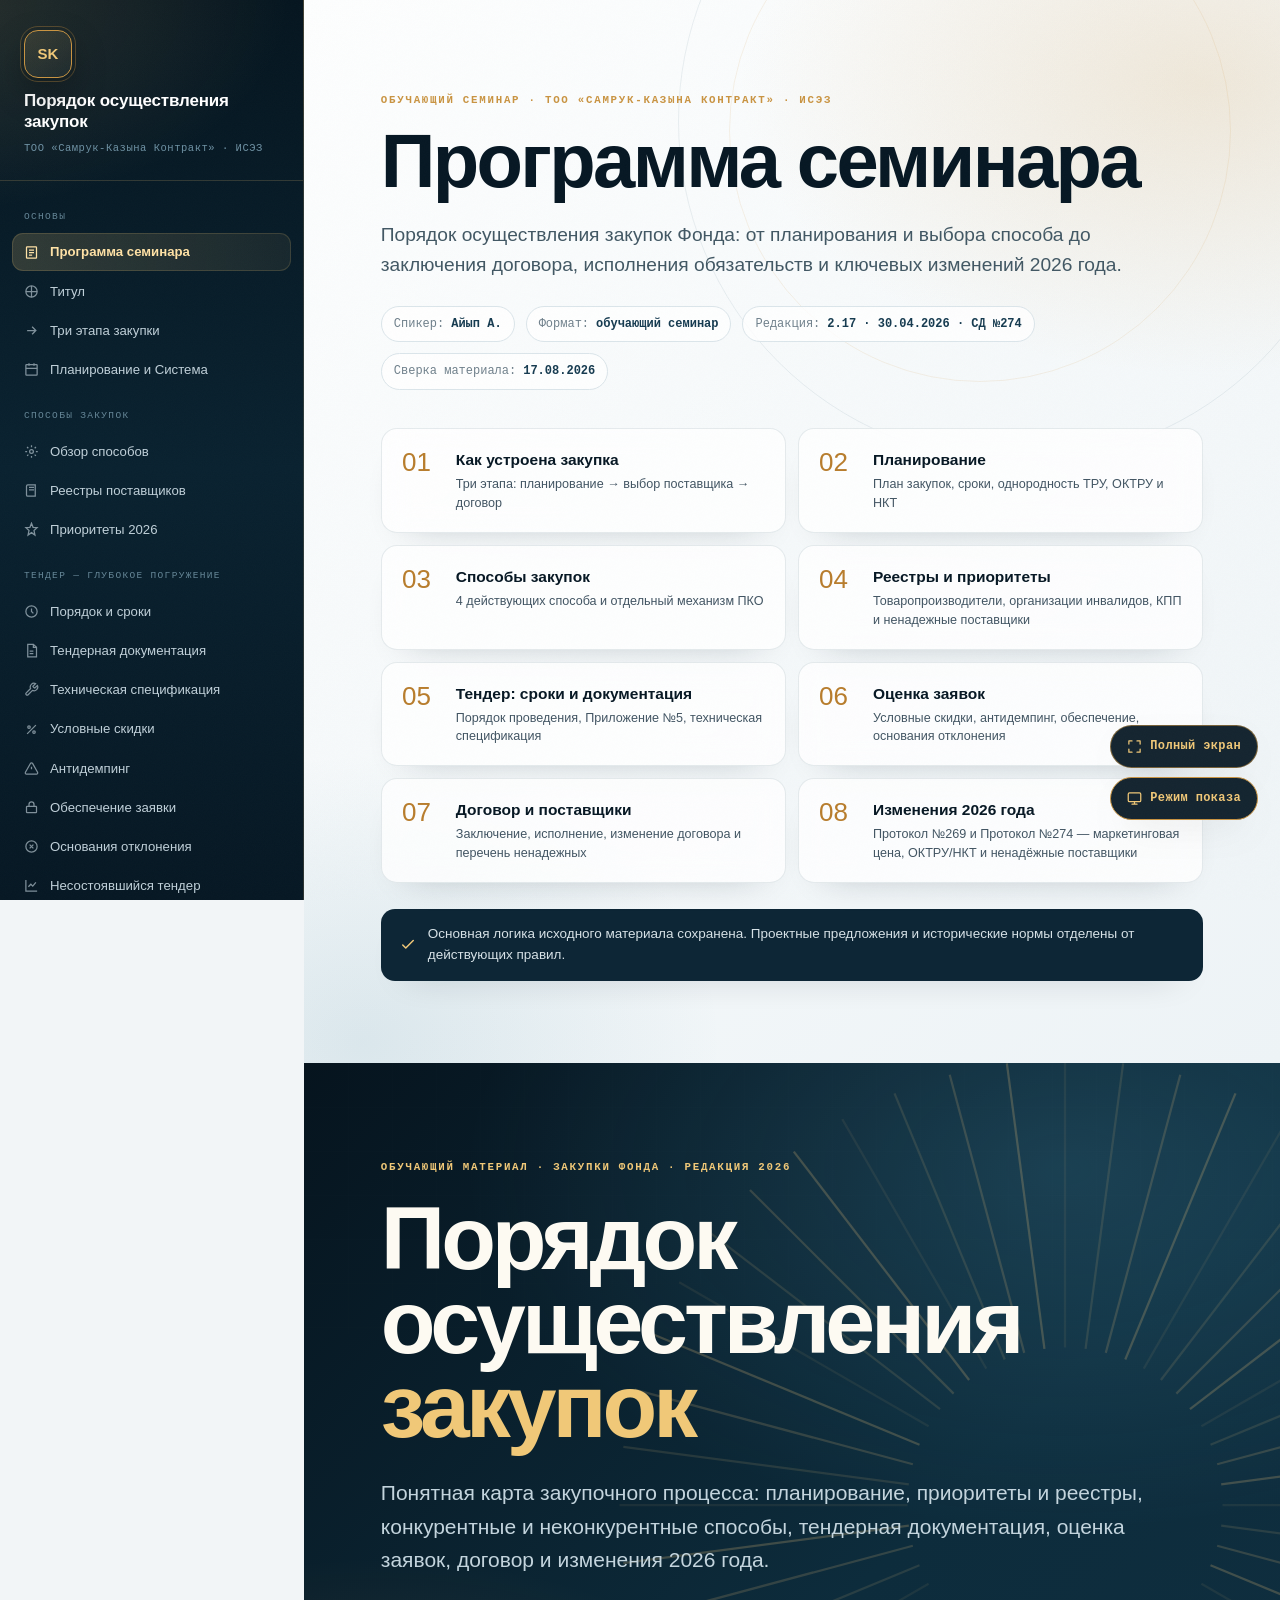
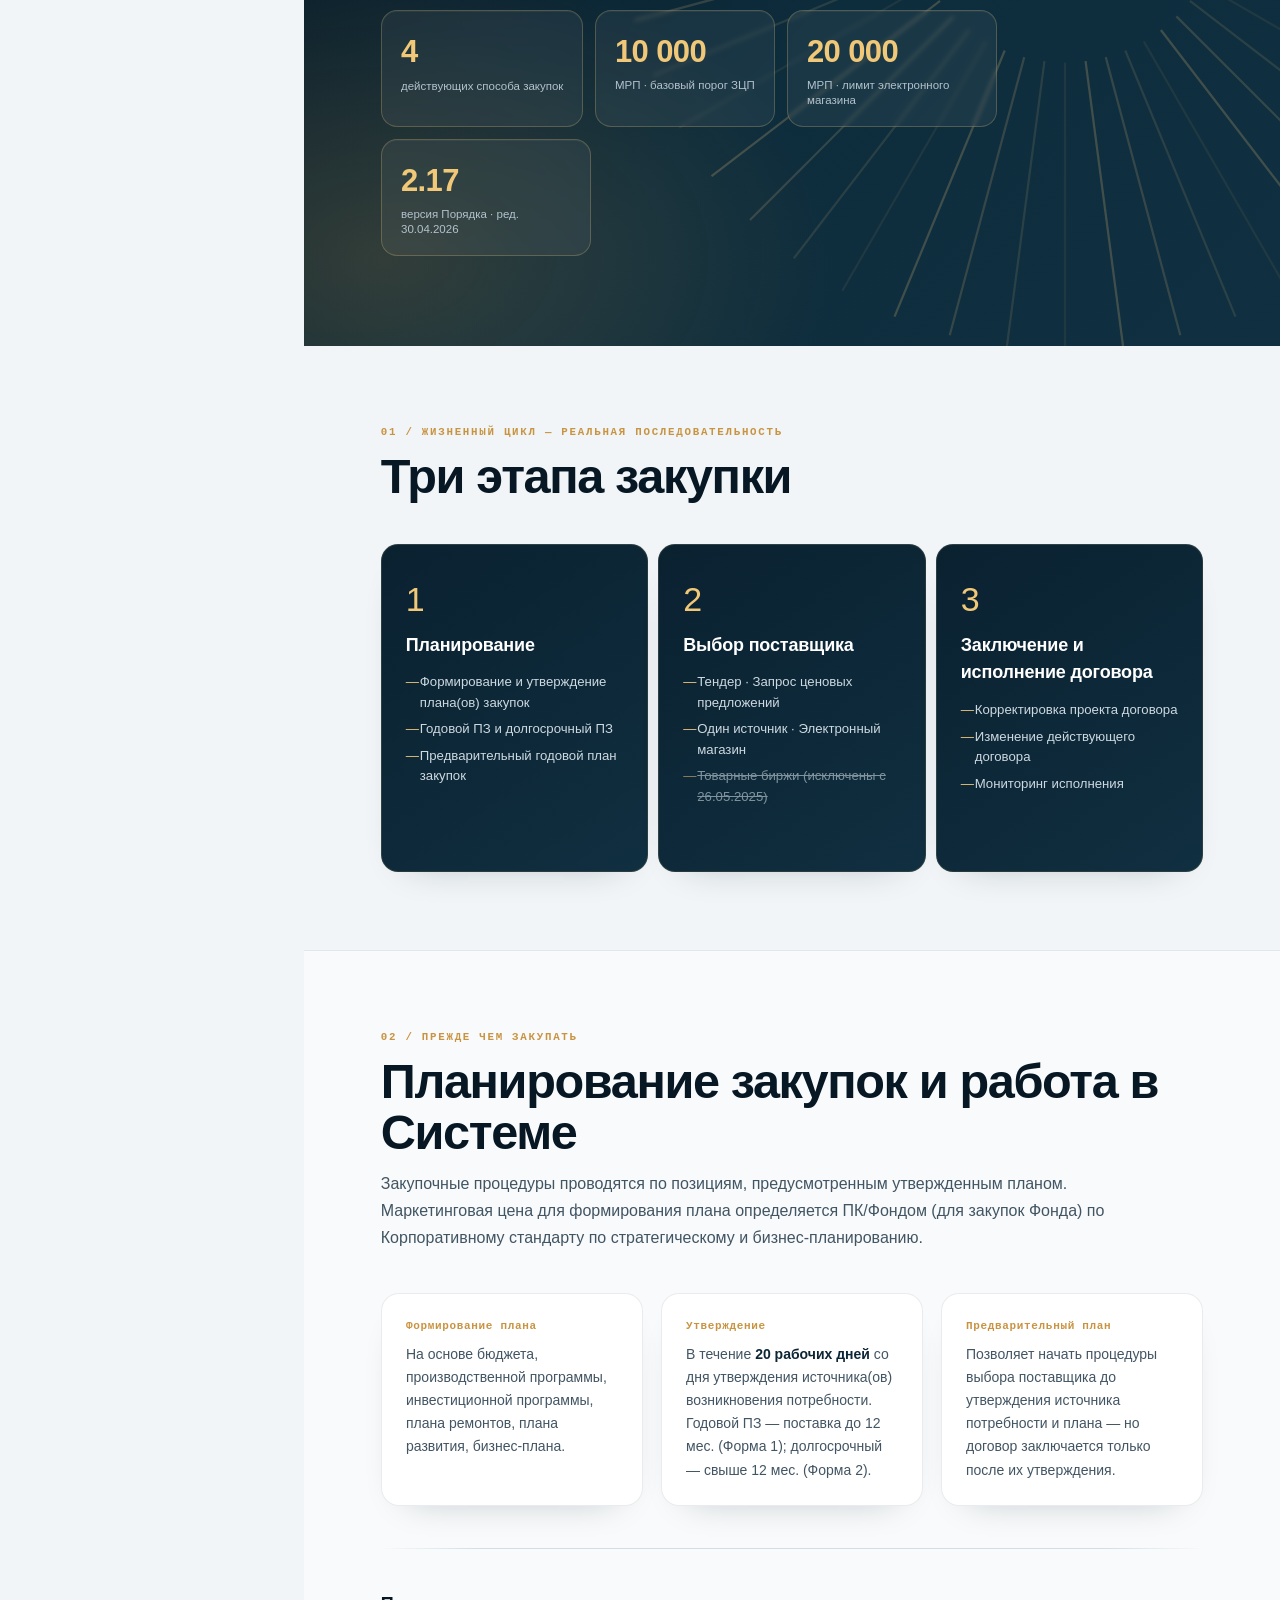
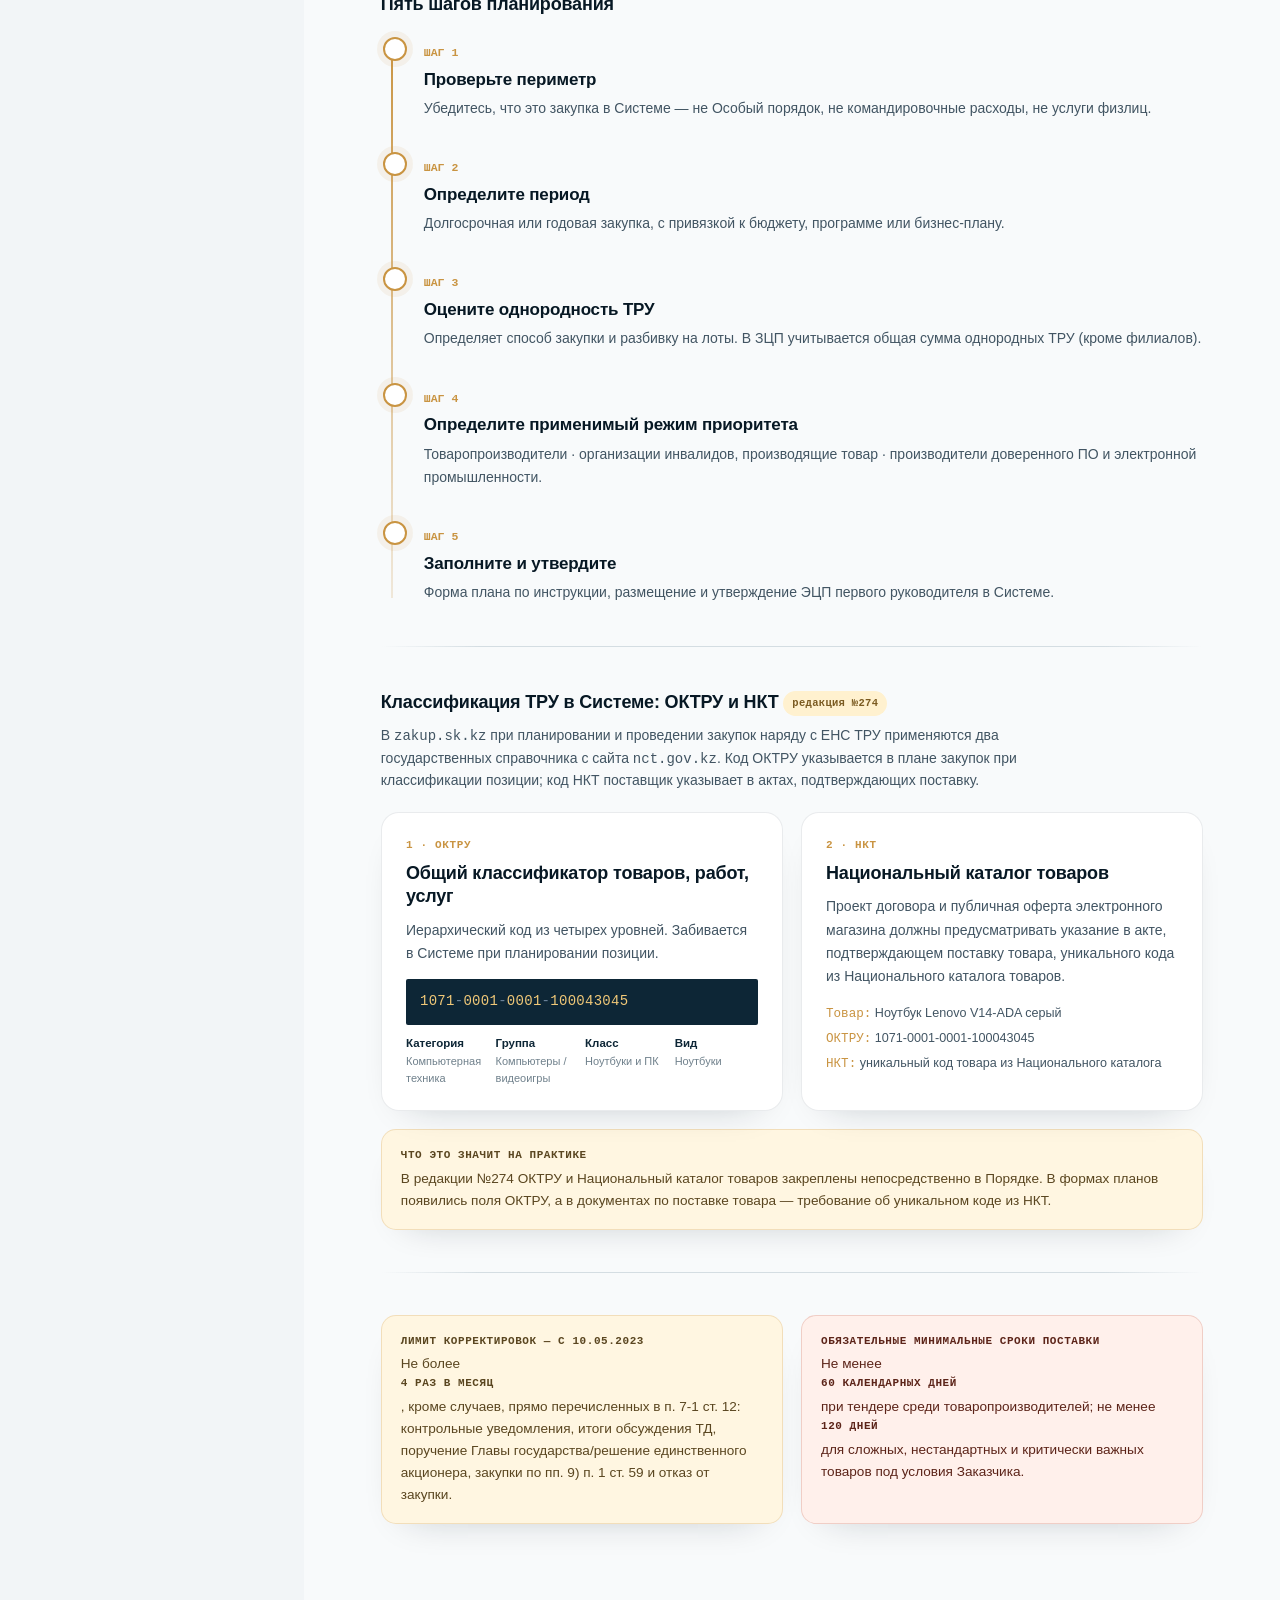
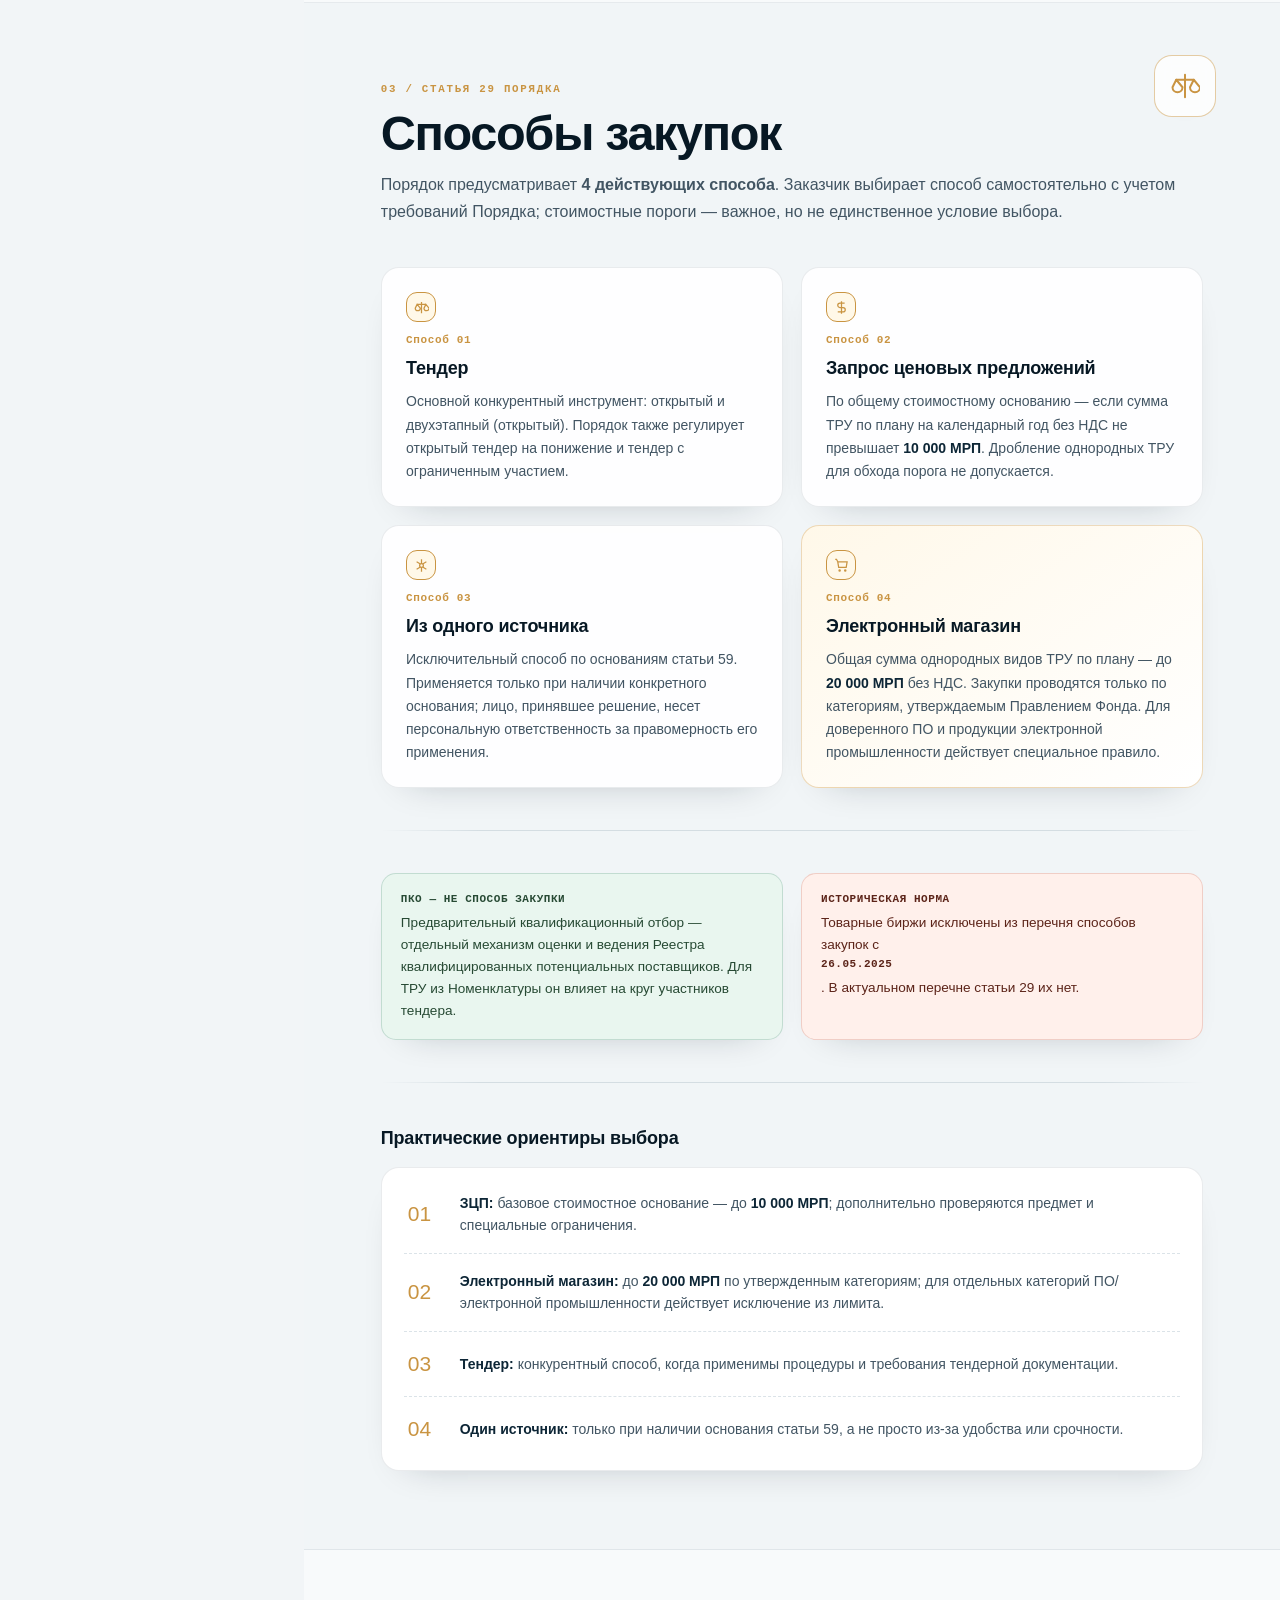
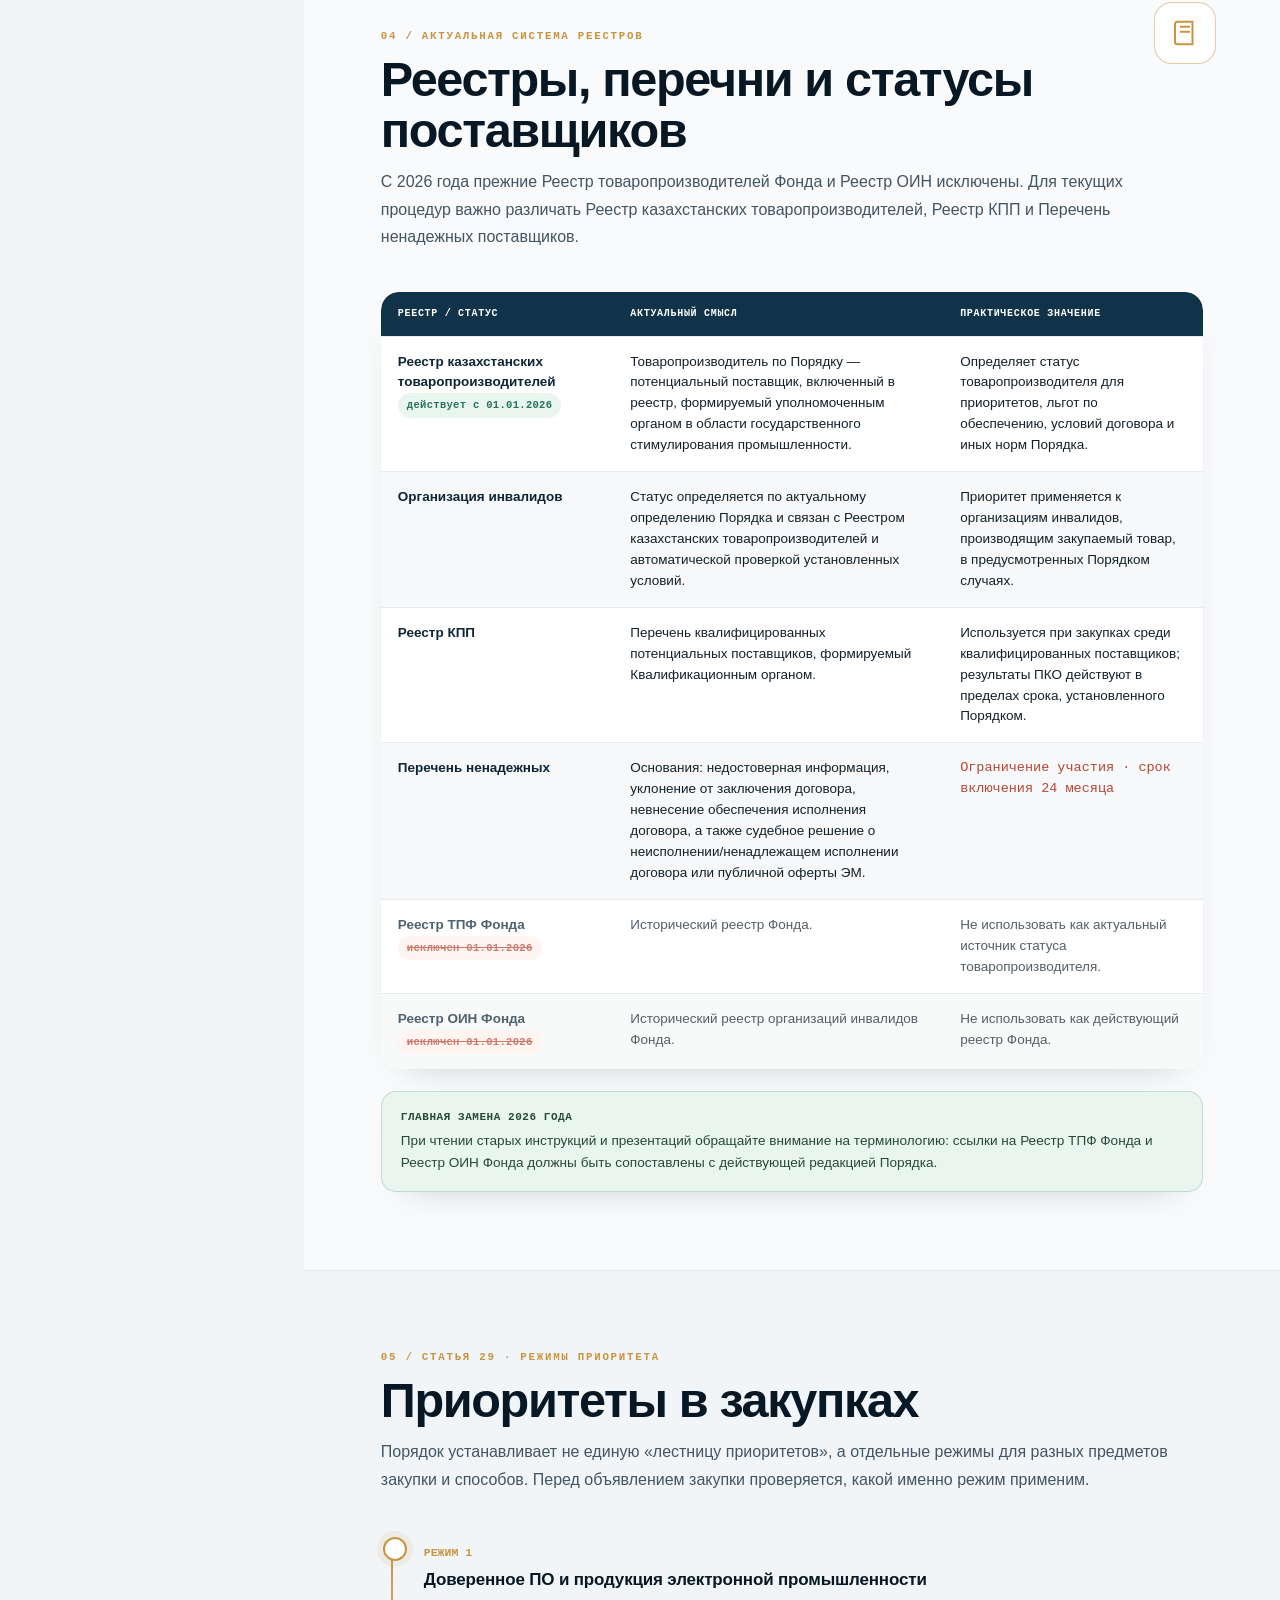
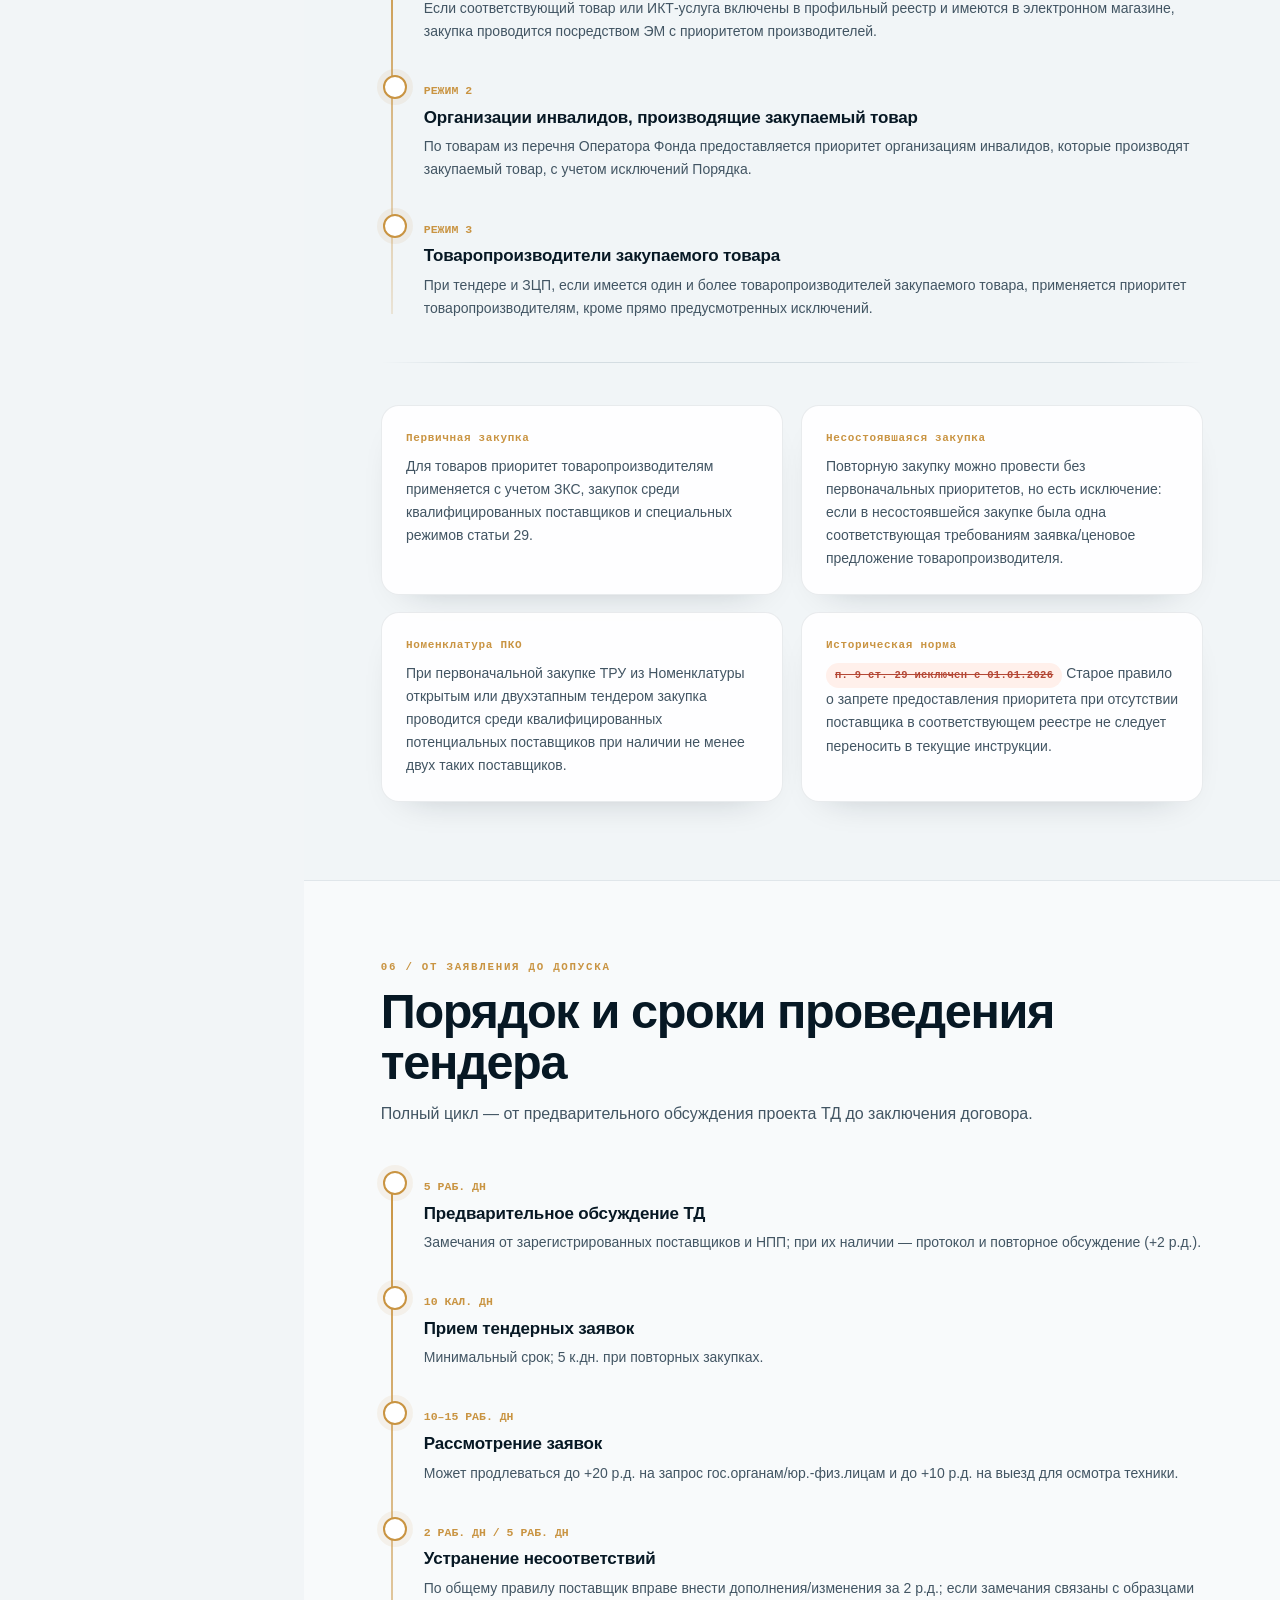
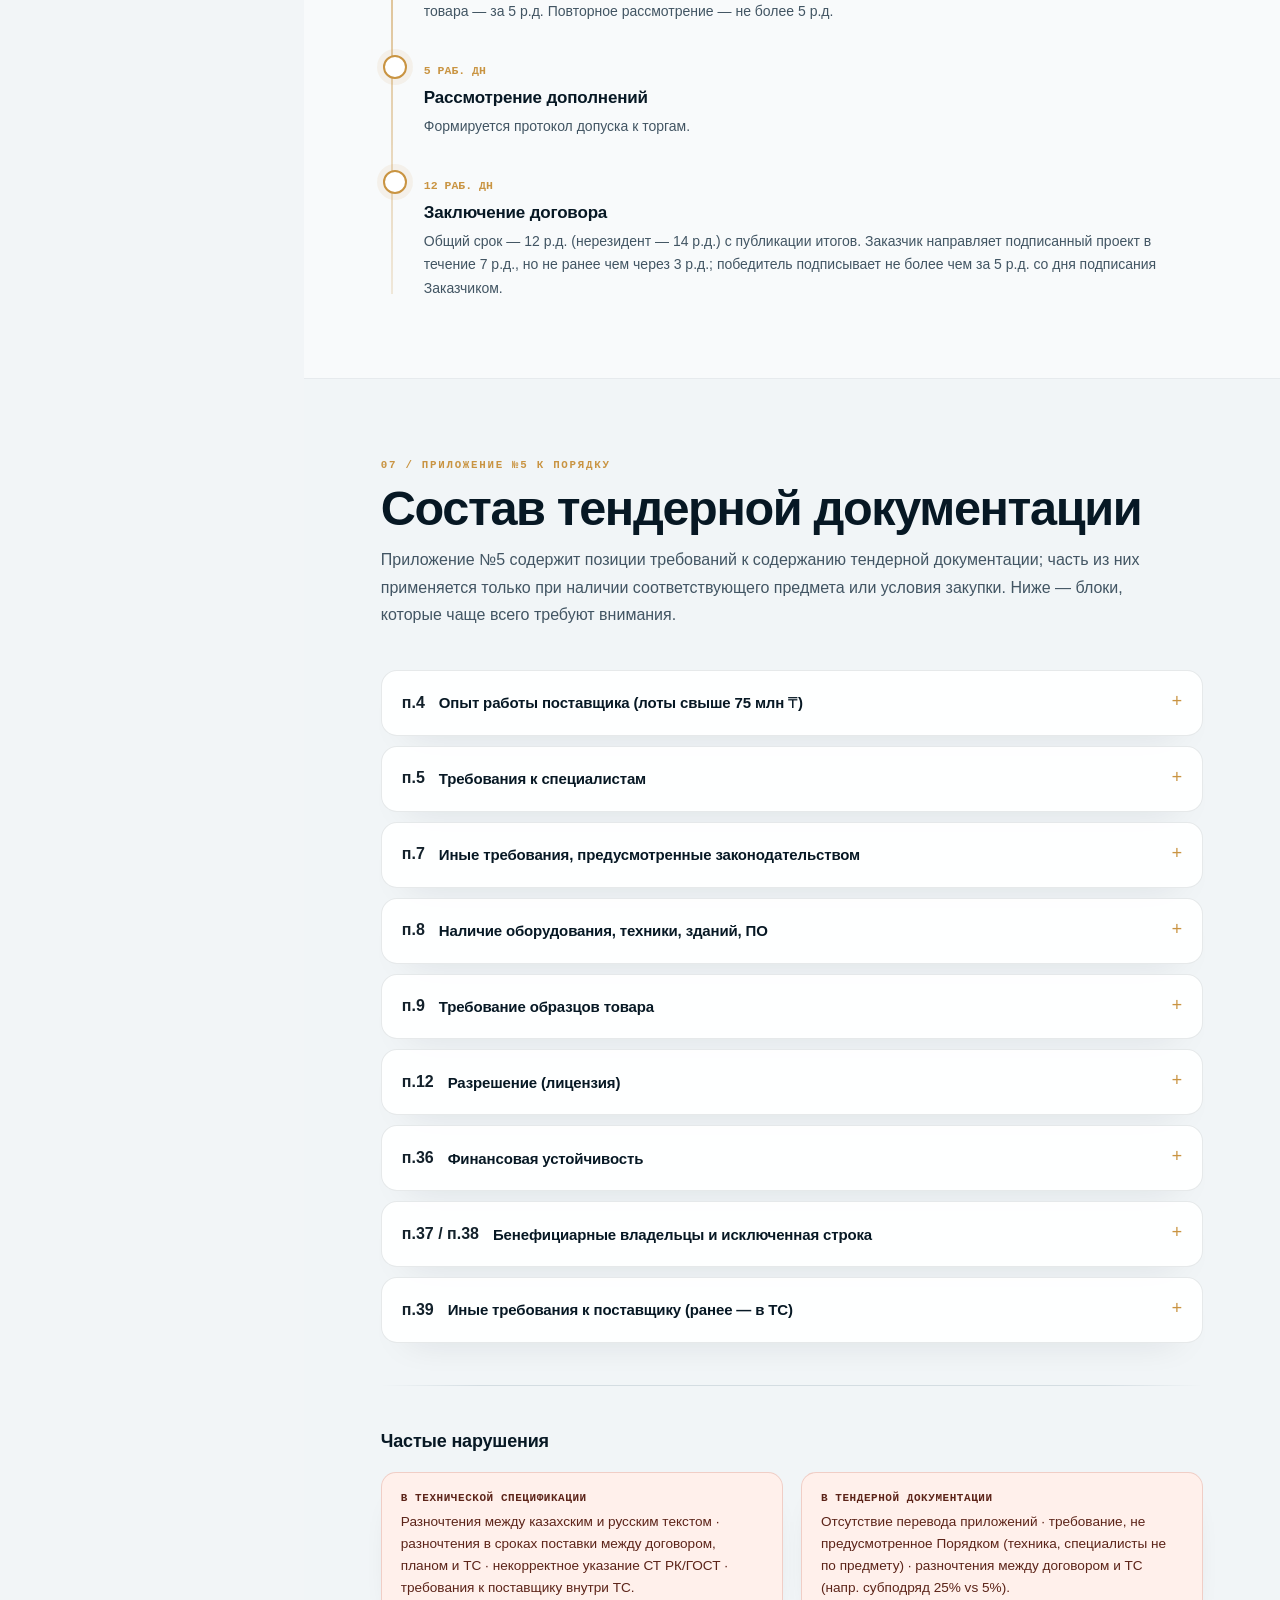
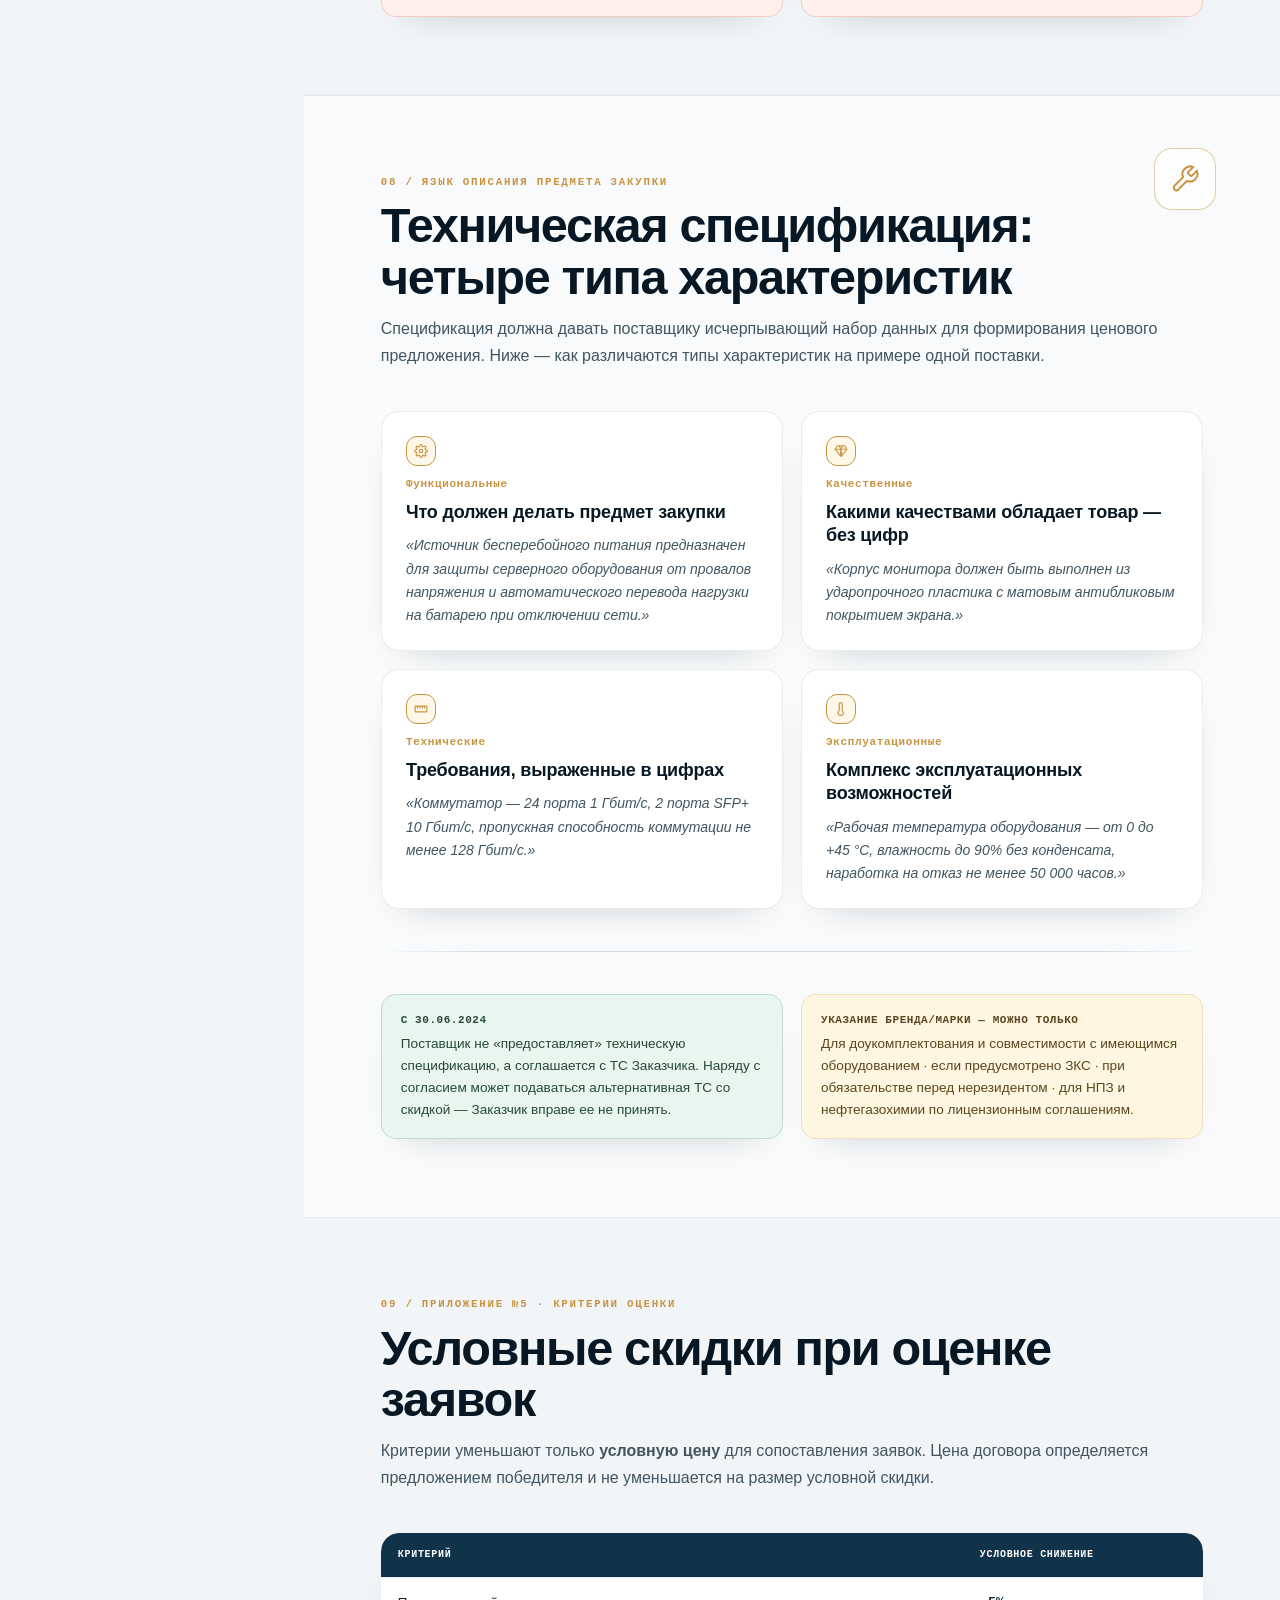
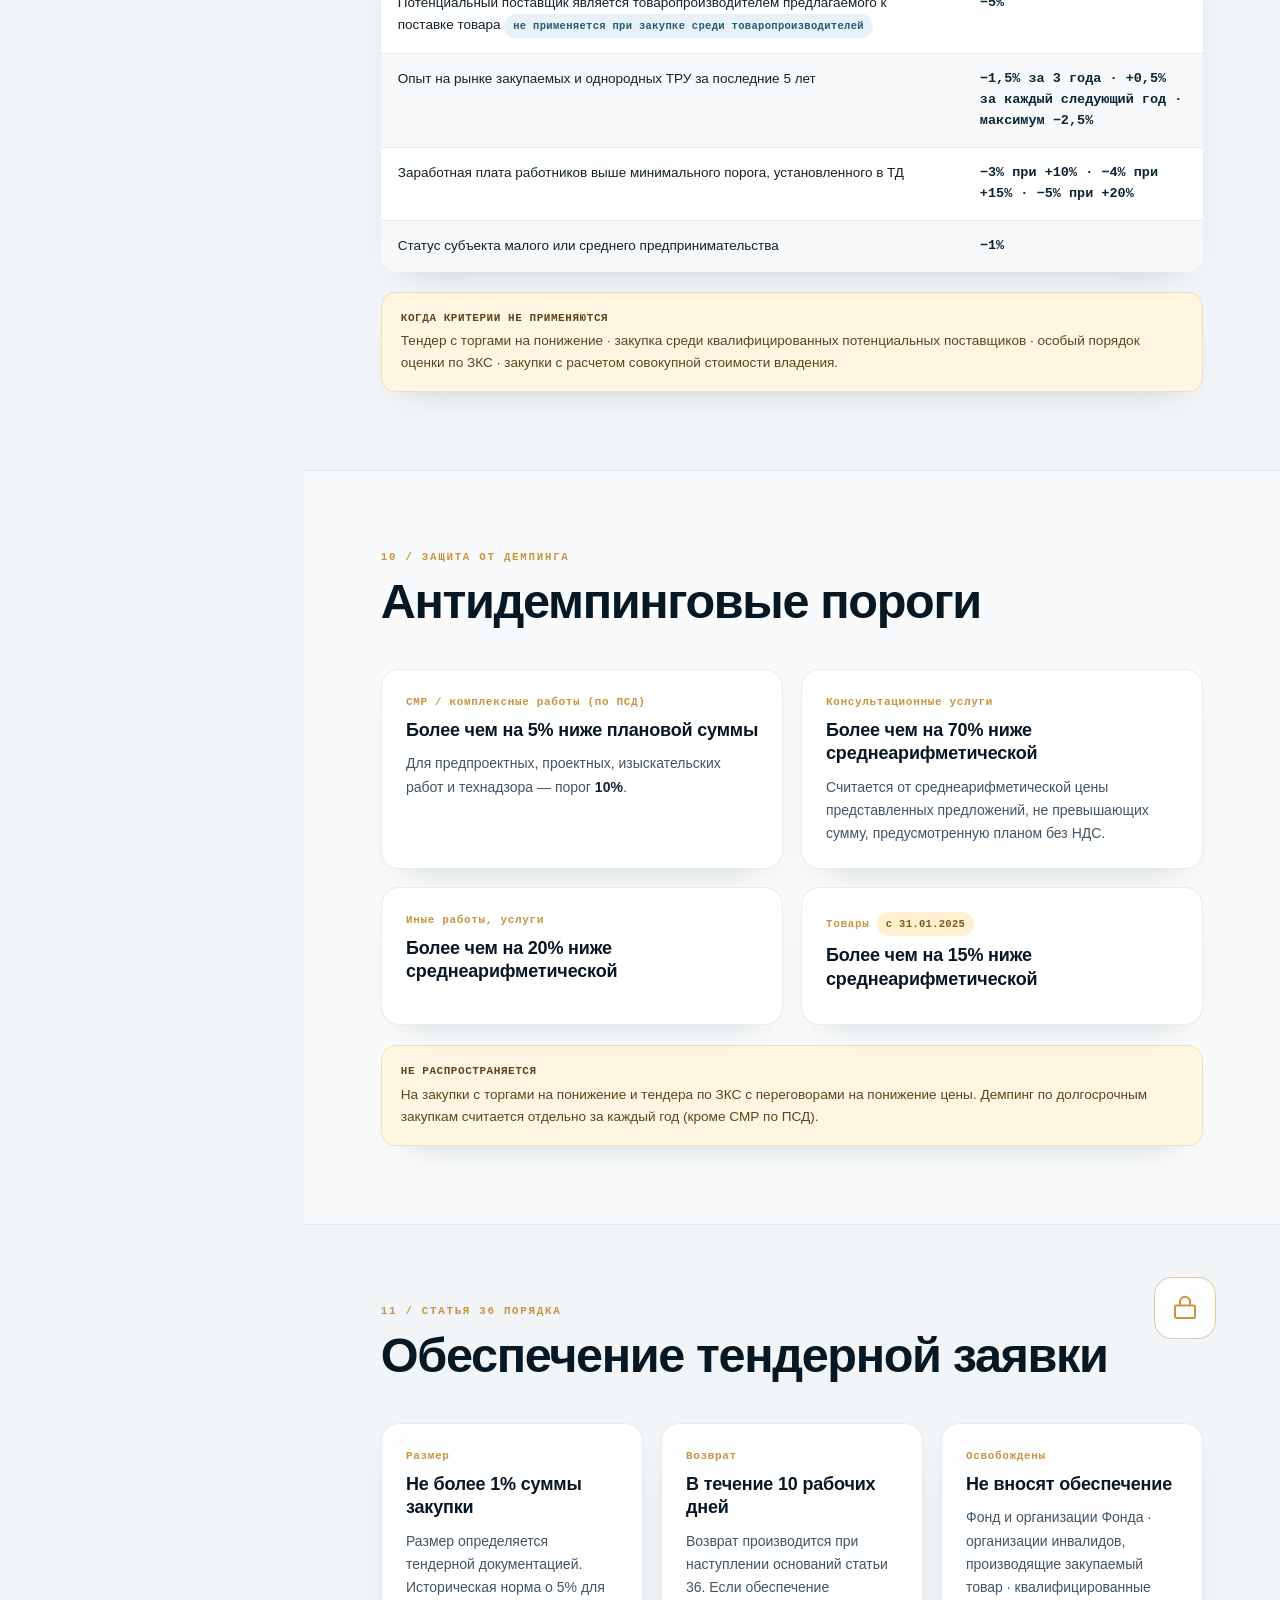
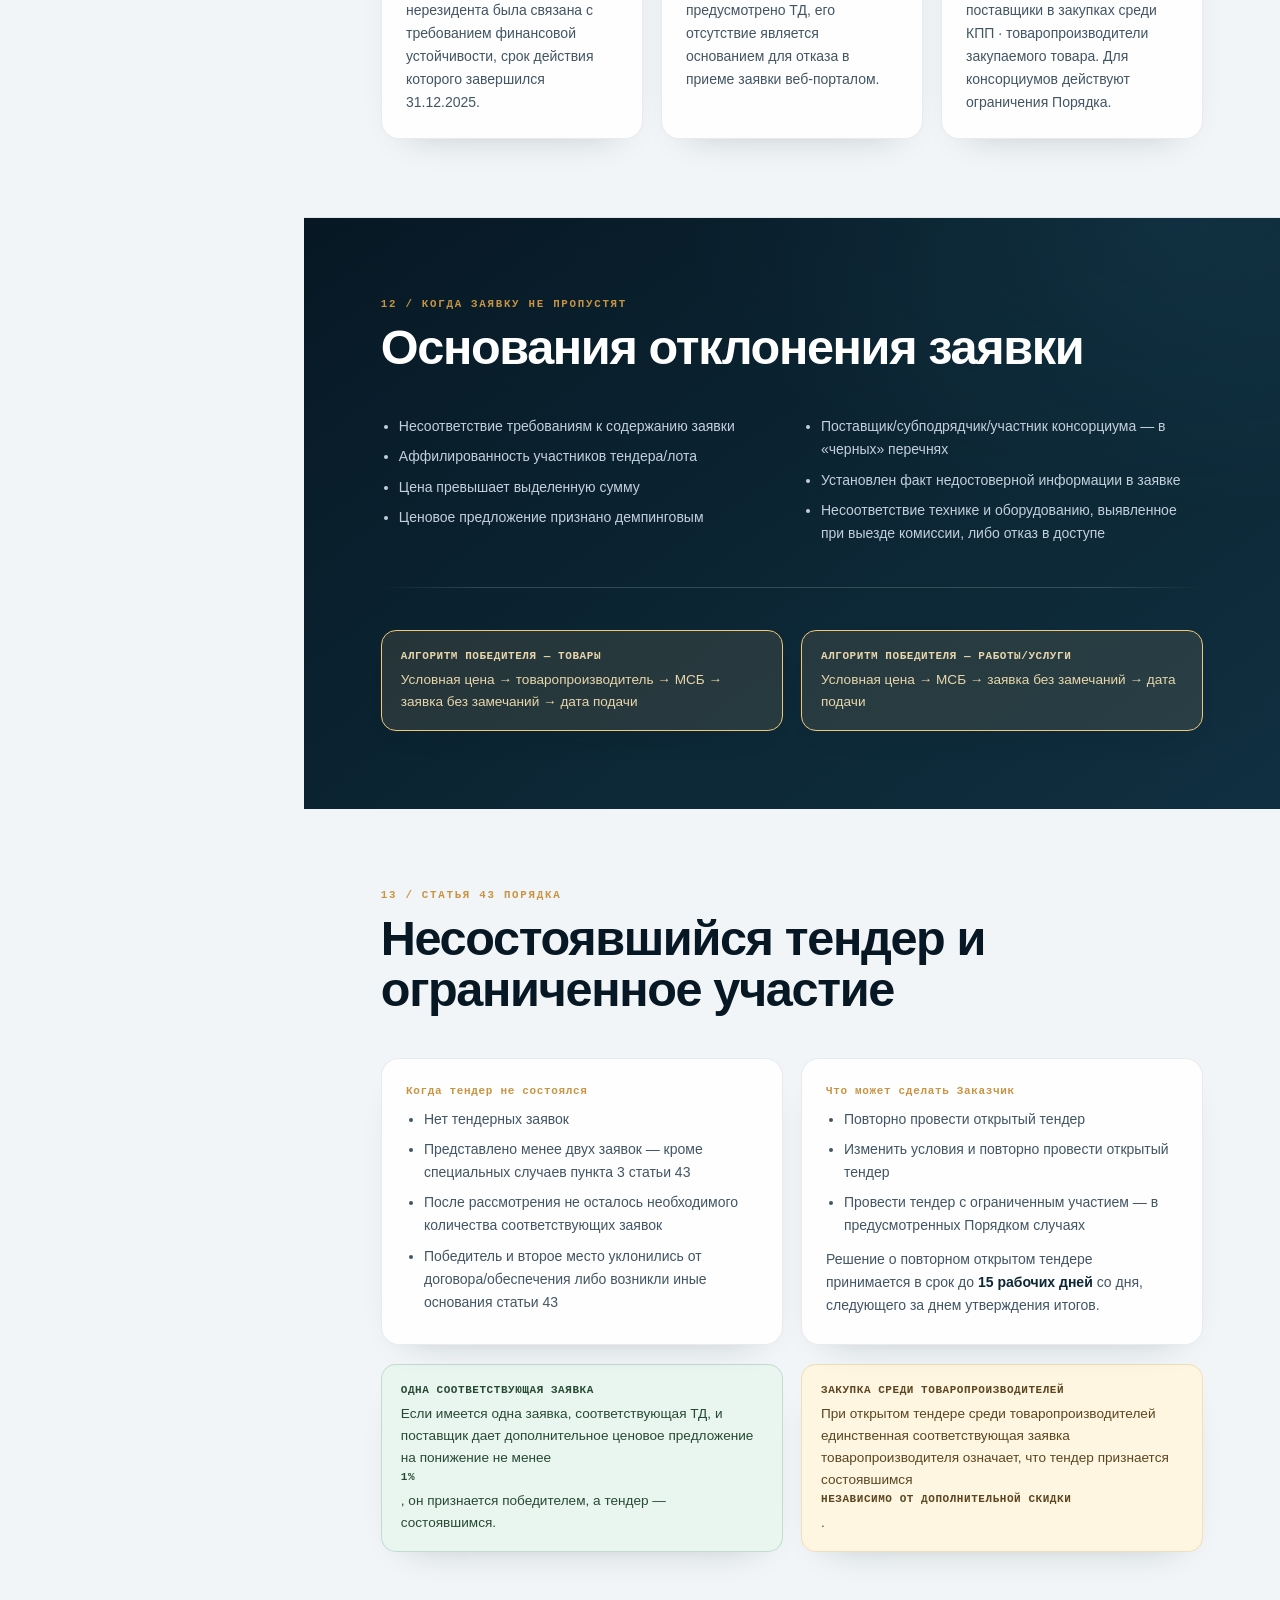
==== commit 574ff40d: "Сделать вступительную анимацию отказоустойчивой Добавлен независимый аварийный таймер (4.5 сек), кот" ====
--- a/index.html
+++ b/index.html
@@ -886,56 +886,69 @@
   <button type="button" class="intro-skip" id="introSkip">Пропустить →</button>
 </div>
 <script>
-(function(){
-  var overlay = document.getElementById('introOverlay');
-  if(!overlay) return;
-  var reduceMotion = window.matchMedia('(prefers-reduced-motion: reduce)').matches;
-  var alreadyShown = false;
-  try{ alreadyShown = sessionStorage.getItem('skIntroShown') === '1'; }catch(e){}
-
-  if(alreadyShown || reduceMotion){
-    overlay.hidden = true;
-    if(overlay.parentNode) overlay.parentNode.removeChild(overlay);
-    return;
-  }
-
-  document.documentElement.style.overflow = 'hidden';
-  var DURATION = 2500;
-  var bar = document.getElementById('introBarFill');
-  var start = null;
-  var raf;
-  function tick(now){
-    if(start === null) start = now;
-    var p = Math.min(1, (now - start) / DURATION);
-    bar.style.width = (p * 100) + '%';
-    if(p < 1) raf = requestAnimationFrame(tick);
-  }
-  raf = requestAnimationFrame(tick);
-
-  var finished = false;
-  function finish(){
-    if(finished) return;
-    finished = true;
-    cancelAnimationFrame(raf);
-    clearTimeout(timer);
-    try{ sessionStorage.setItem('skIntroShown', '1'); }catch(e){}
-    overlay.classList.add('leaving');
-    document.documentElement.style.overflow = '';
-    setTimeout(function(){
-      if(overlay.parentNode) overlay.parentNode.removeChild(overlay);
-    }, 800);
-  }
-  var timer = setTimeout(finish, DURATION + 250);
-
-  overlay.addEventListener('click', finish);
-  document.getElementById('introSkip').addEventListener('click', function(e){
-    e.stopPropagation();
-    finish();
-  });
-  document.addEventListener('keydown', function escHandler(e){
-    if(e.key === 'Escape'){ finish(); document.removeEventListener('keydown', escHandler); }
-  });
-})();
+// Absolute failsafe, independent of everything below: whatever happens,
+// the intro overlay can never block the site for more than a few seconds.
+setTimeout(function(){
+  var el = document.getElementById('introOverlay');
+  if(el && el.parentNode){ el.parentNode.removeChild(el); }
+  document.documentElement.style.overflow = '';
+}, 4500);
+
+try{
+  (function(){
+    var overlay = document.getElementById('introOverlay');
+    if(!overlay) return;
+
+    var reduceMotion = false;
+    try{ reduceMotion = window.matchMedia('(prefers-reduced-motion: reduce)').matches; }catch(e){}
+    var alreadyShown = false;
+    try{ alreadyShown = sessionStorage.getItem('skIntroShown') === '1'; }catch(e){}
+
+    function remove(){
+      if(overlay && overlay.parentNode) overlay.parentNode.removeChild(overlay);
+      document.documentElement.style.overflow = '';
+    }
+
+    if(alreadyShown || reduceMotion){
+      remove();
+      return;
+    }
+
+    document.documentElement.style.overflow = 'hidden';
+    var DURATION = 2500;
+    var bar = document.getElementById('introBarFill');
+    if(bar){
+      bar.style.transition = 'width ' + DURATION + 'ms linear';
+      // rAF twice so the browser commits the 0% state before animating to 100%
+      requestAnimationFrame(function(){ requestAnimationFrame(function(){ bar.style.width = '100%'; }); });
+    }
+
+    var finished = false;
+    function finish(){
+      if(finished) return;
+      finished = true;
+      clearTimeout(timer);
+      try{ sessionStorage.setItem('skIntroShown', '1'); }catch(e){}
+      overlay.classList.add('leaving');
+      document.documentElement.style.overflow = '';
+      setTimeout(remove, 800);
+    }
+    var timer = setTimeout(finish, DURATION + 250);
+
+    overlay.addEventListener('click', finish);
+    var skipBtn = document.getElementById('introSkip');
+    if(skipBtn){
+      skipBtn.addEventListener('click', function(e){ e.stopPropagation(); finish(); });
+    }
+    document.addEventListener('keydown', function escHandler(e){
+      if(e.key === 'Escape'){ finish(); document.removeEventListener('keydown', escHandler); }
+    });
+  })();
+}catch(e){
+  var el = document.getElementById('introOverlay');
+  if(el && el.parentNode) el.parentNode.removeChild(el);
+  document.documentElement.style.overflow = '';
+}
 </script>
 <noscript><style>#introOverlay{display:none !important;}html{overflow:visible !important;}</style></noscript>
 
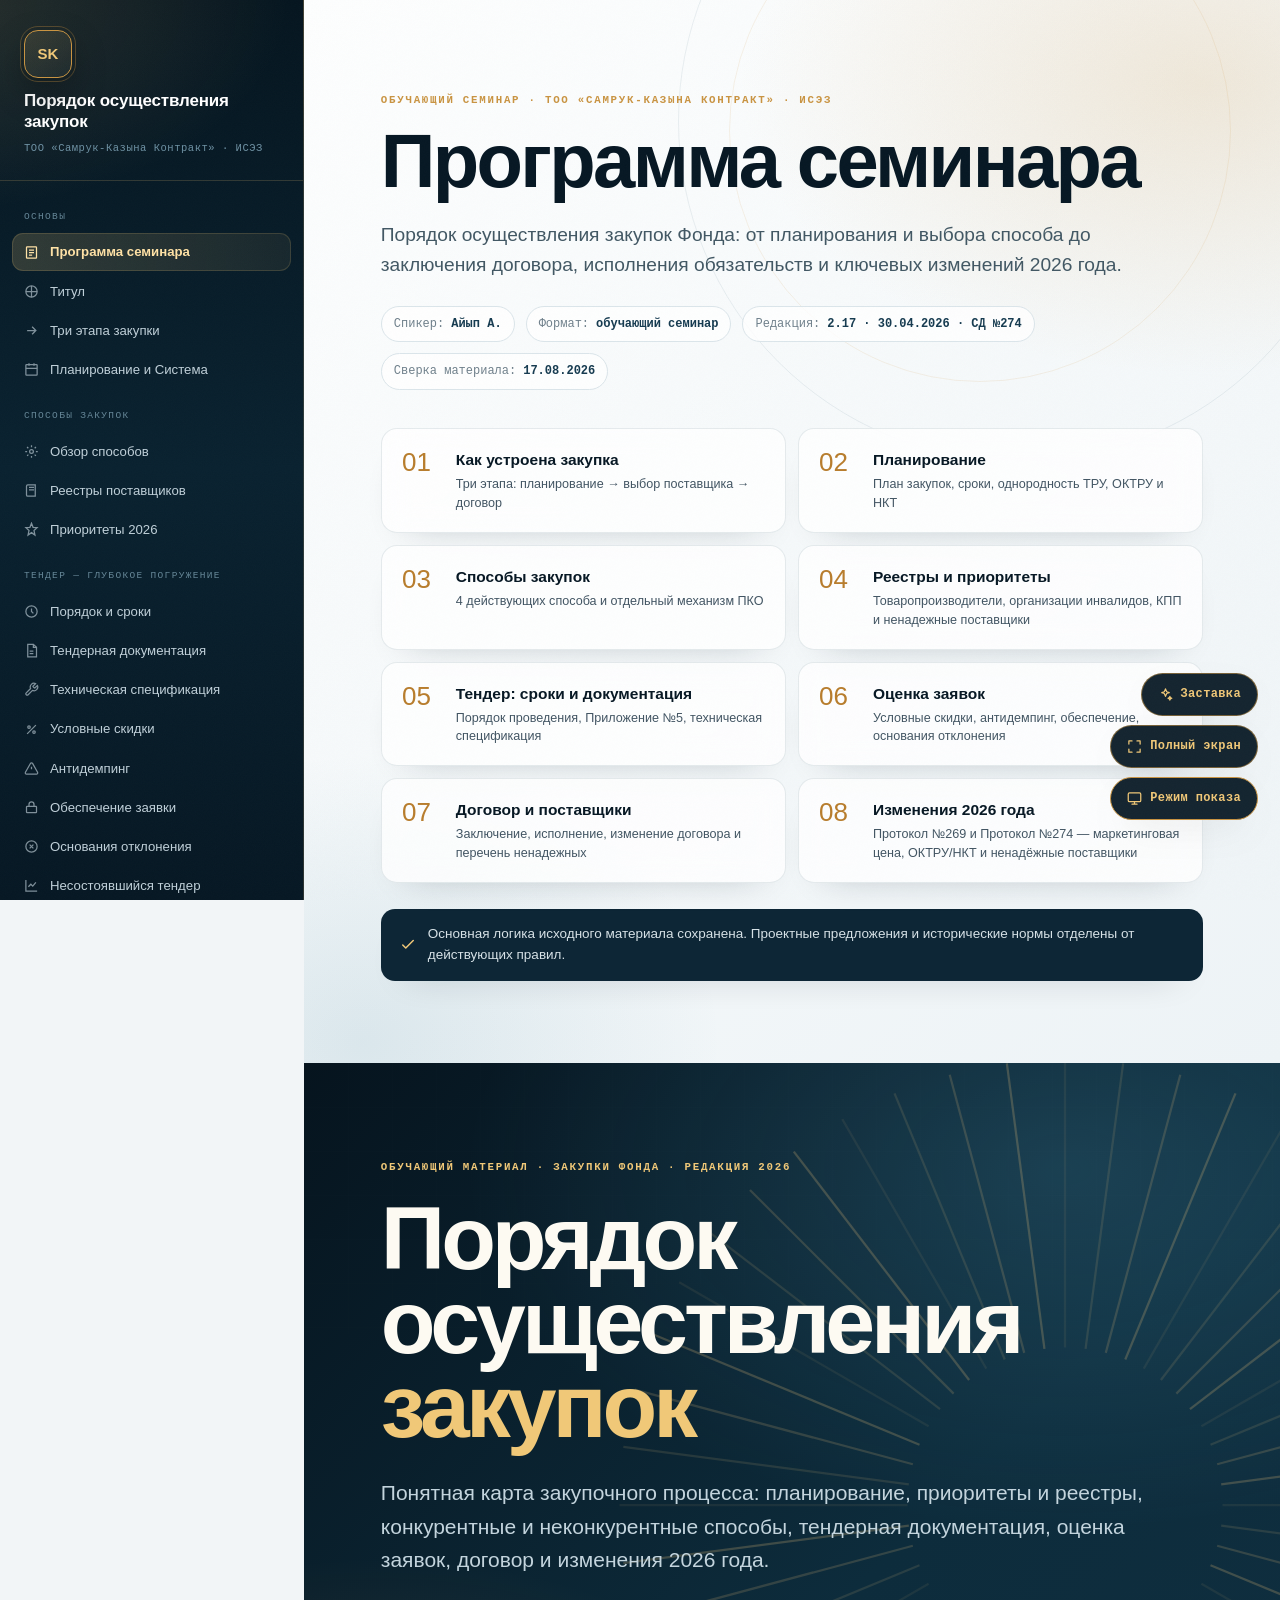
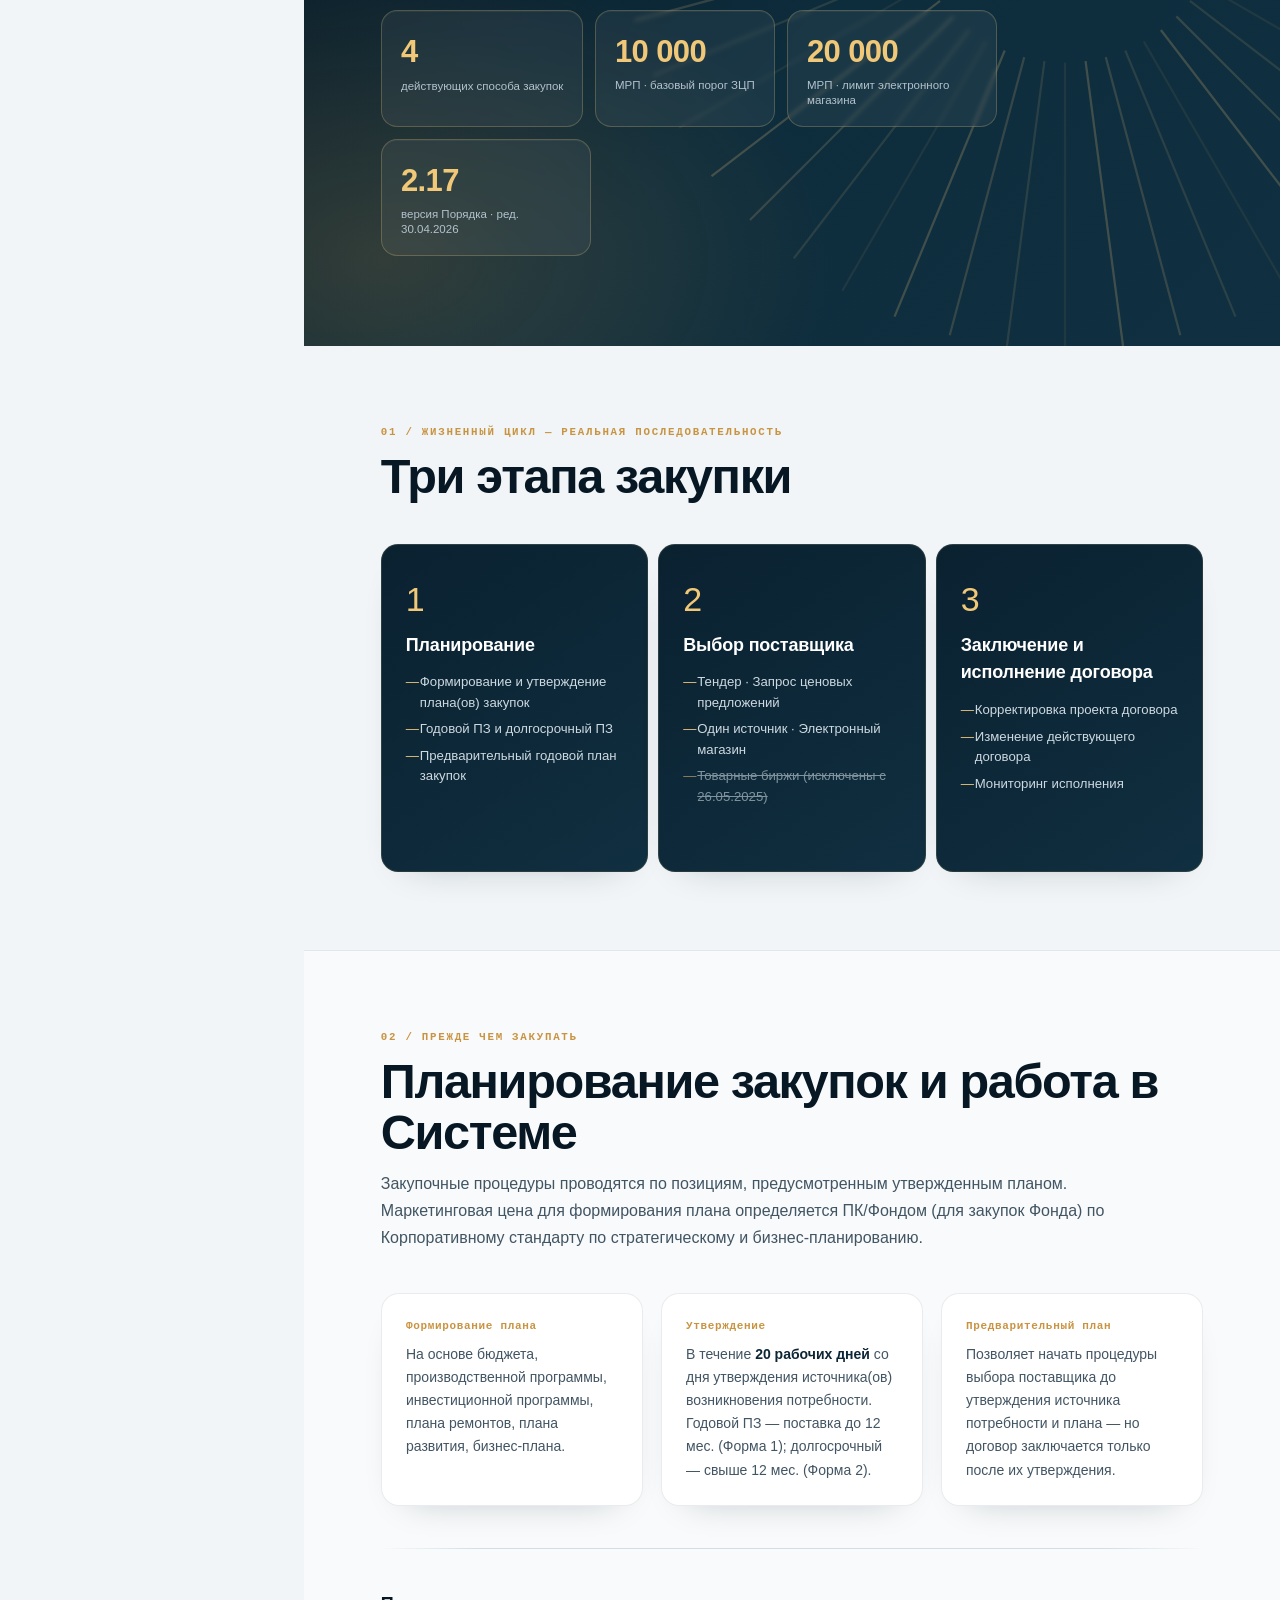
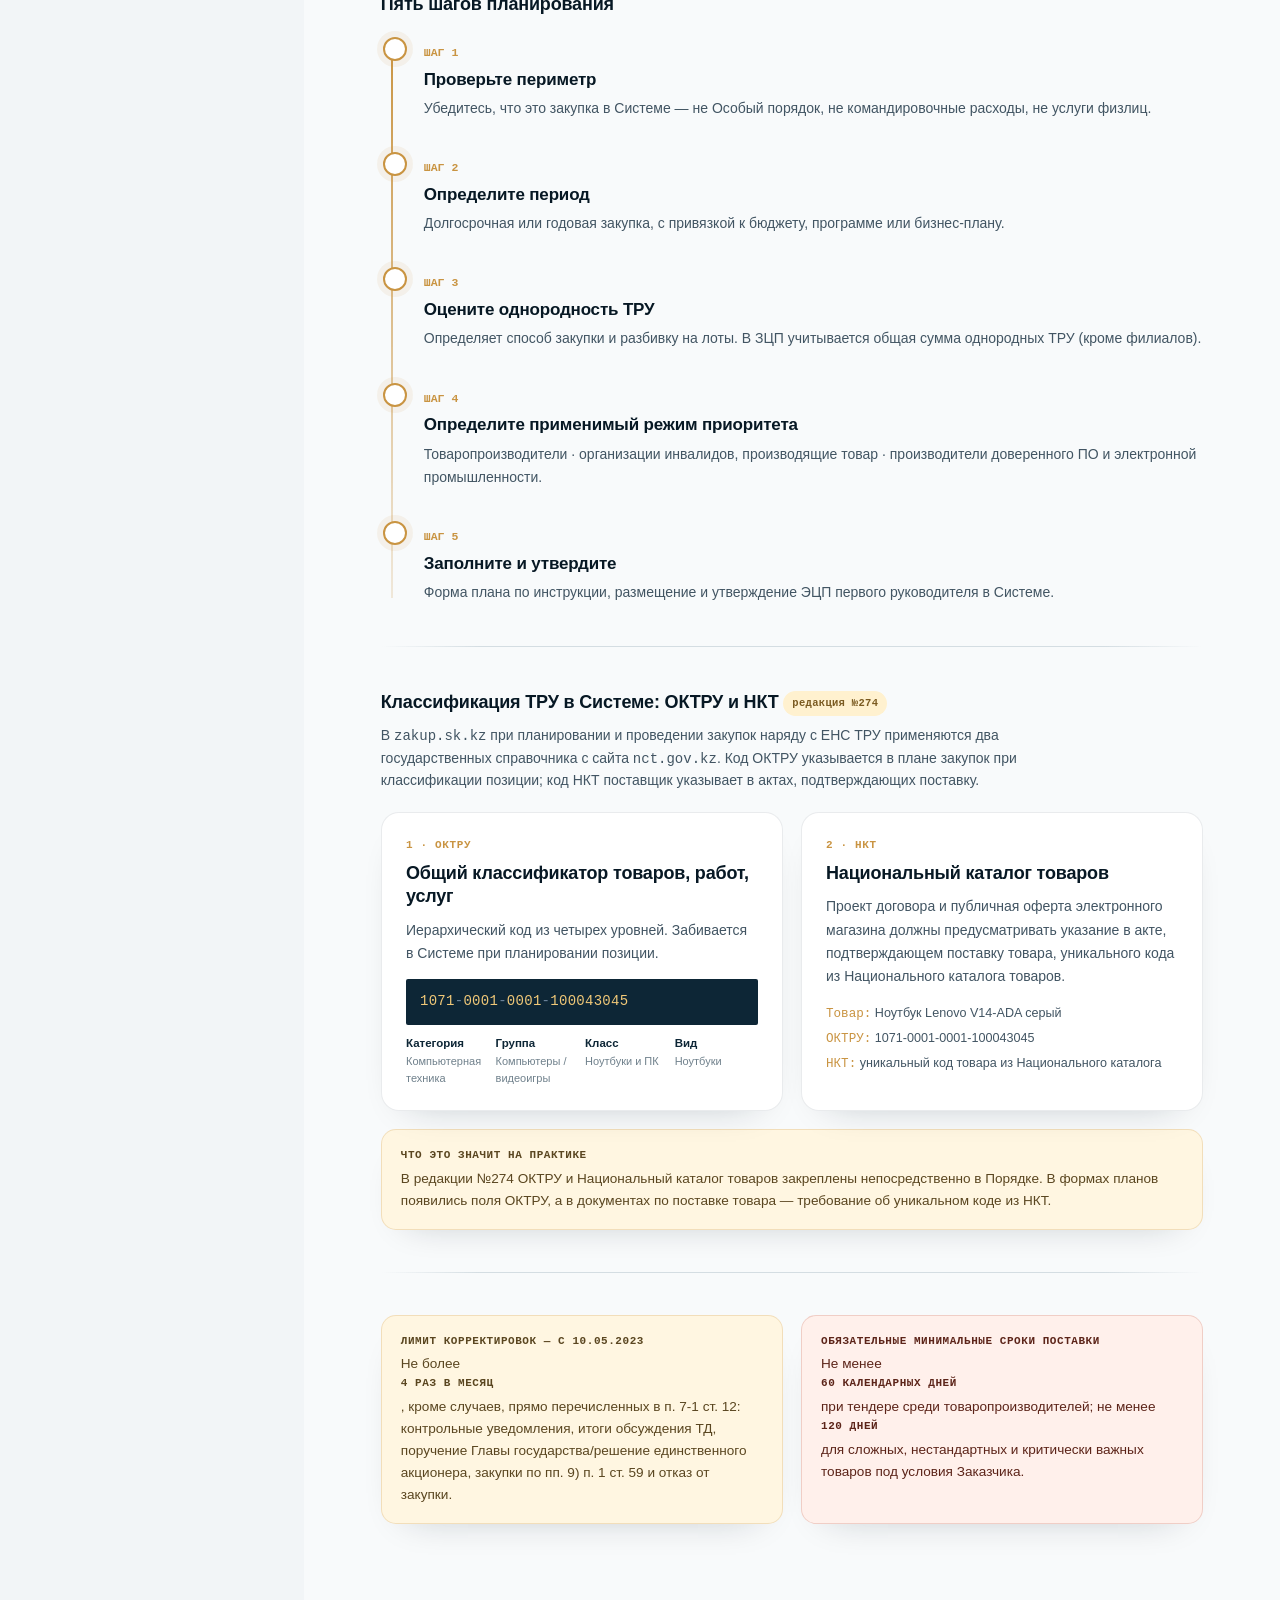
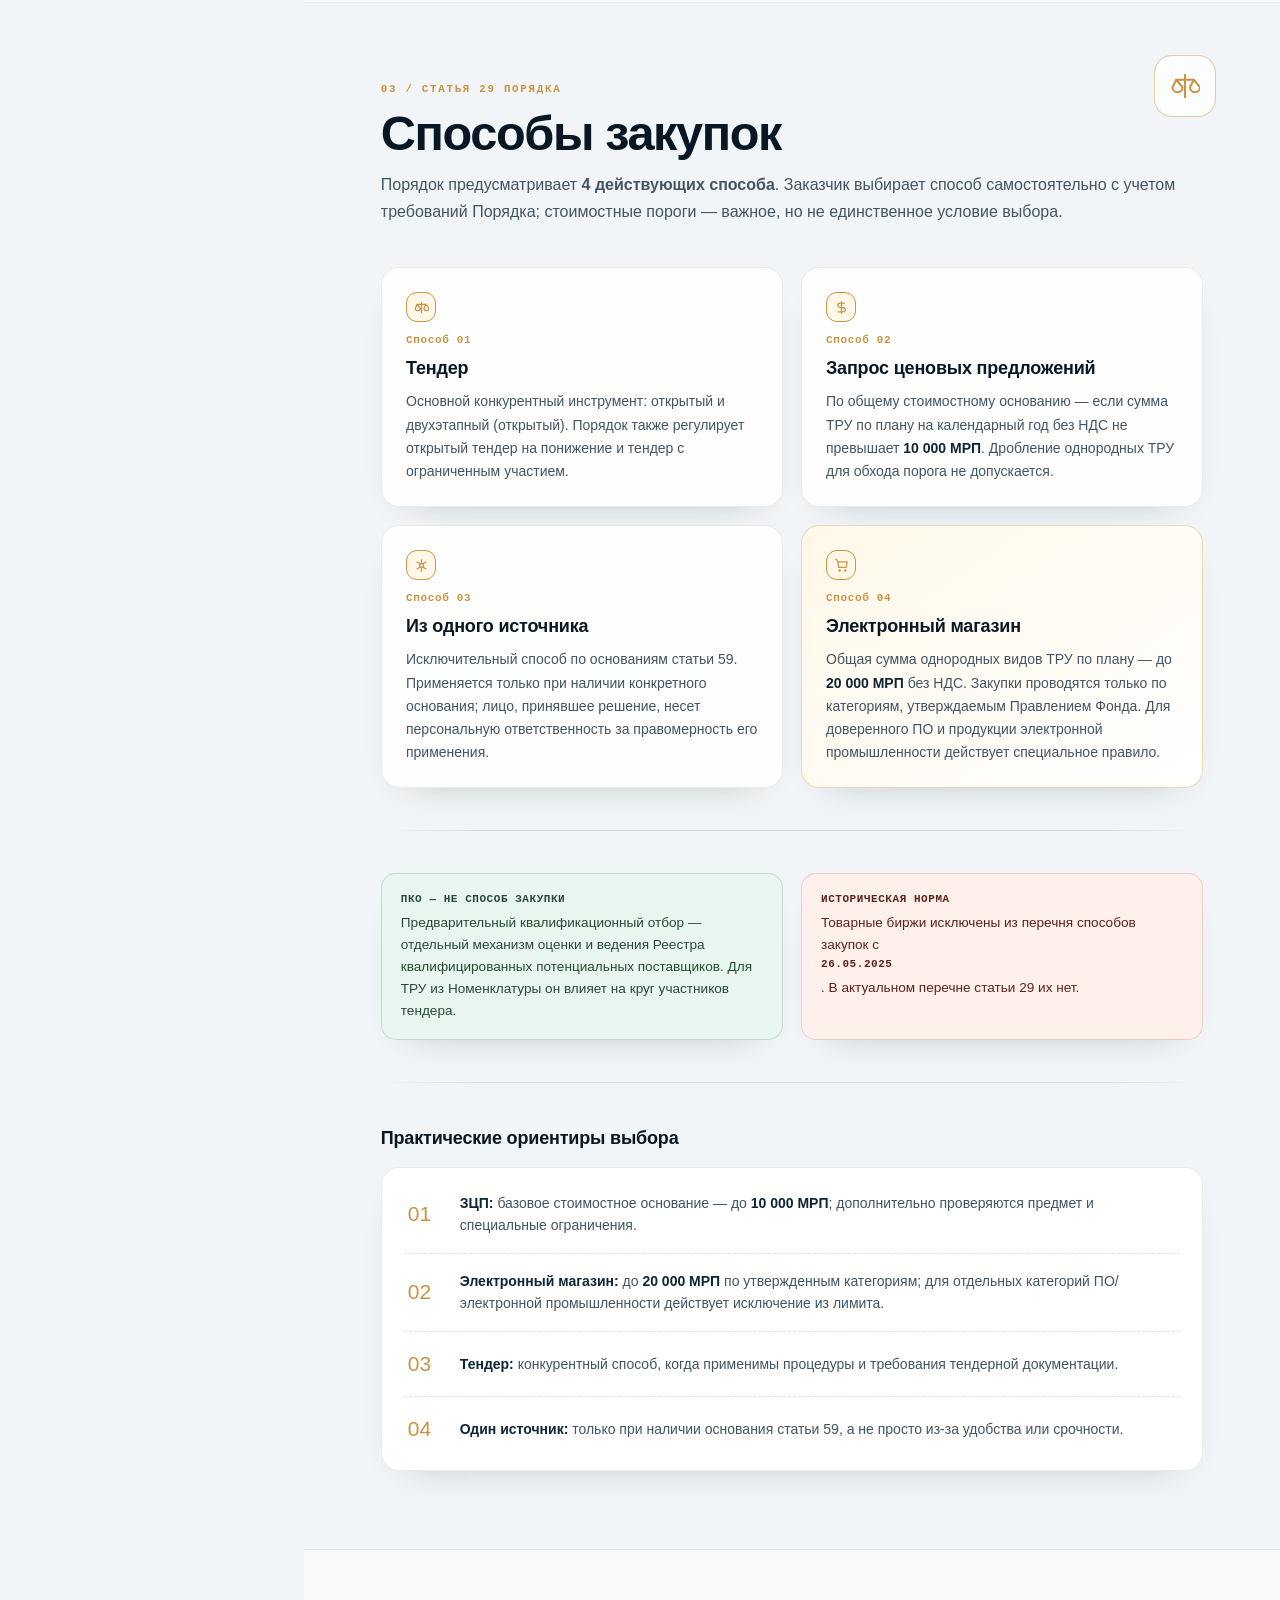
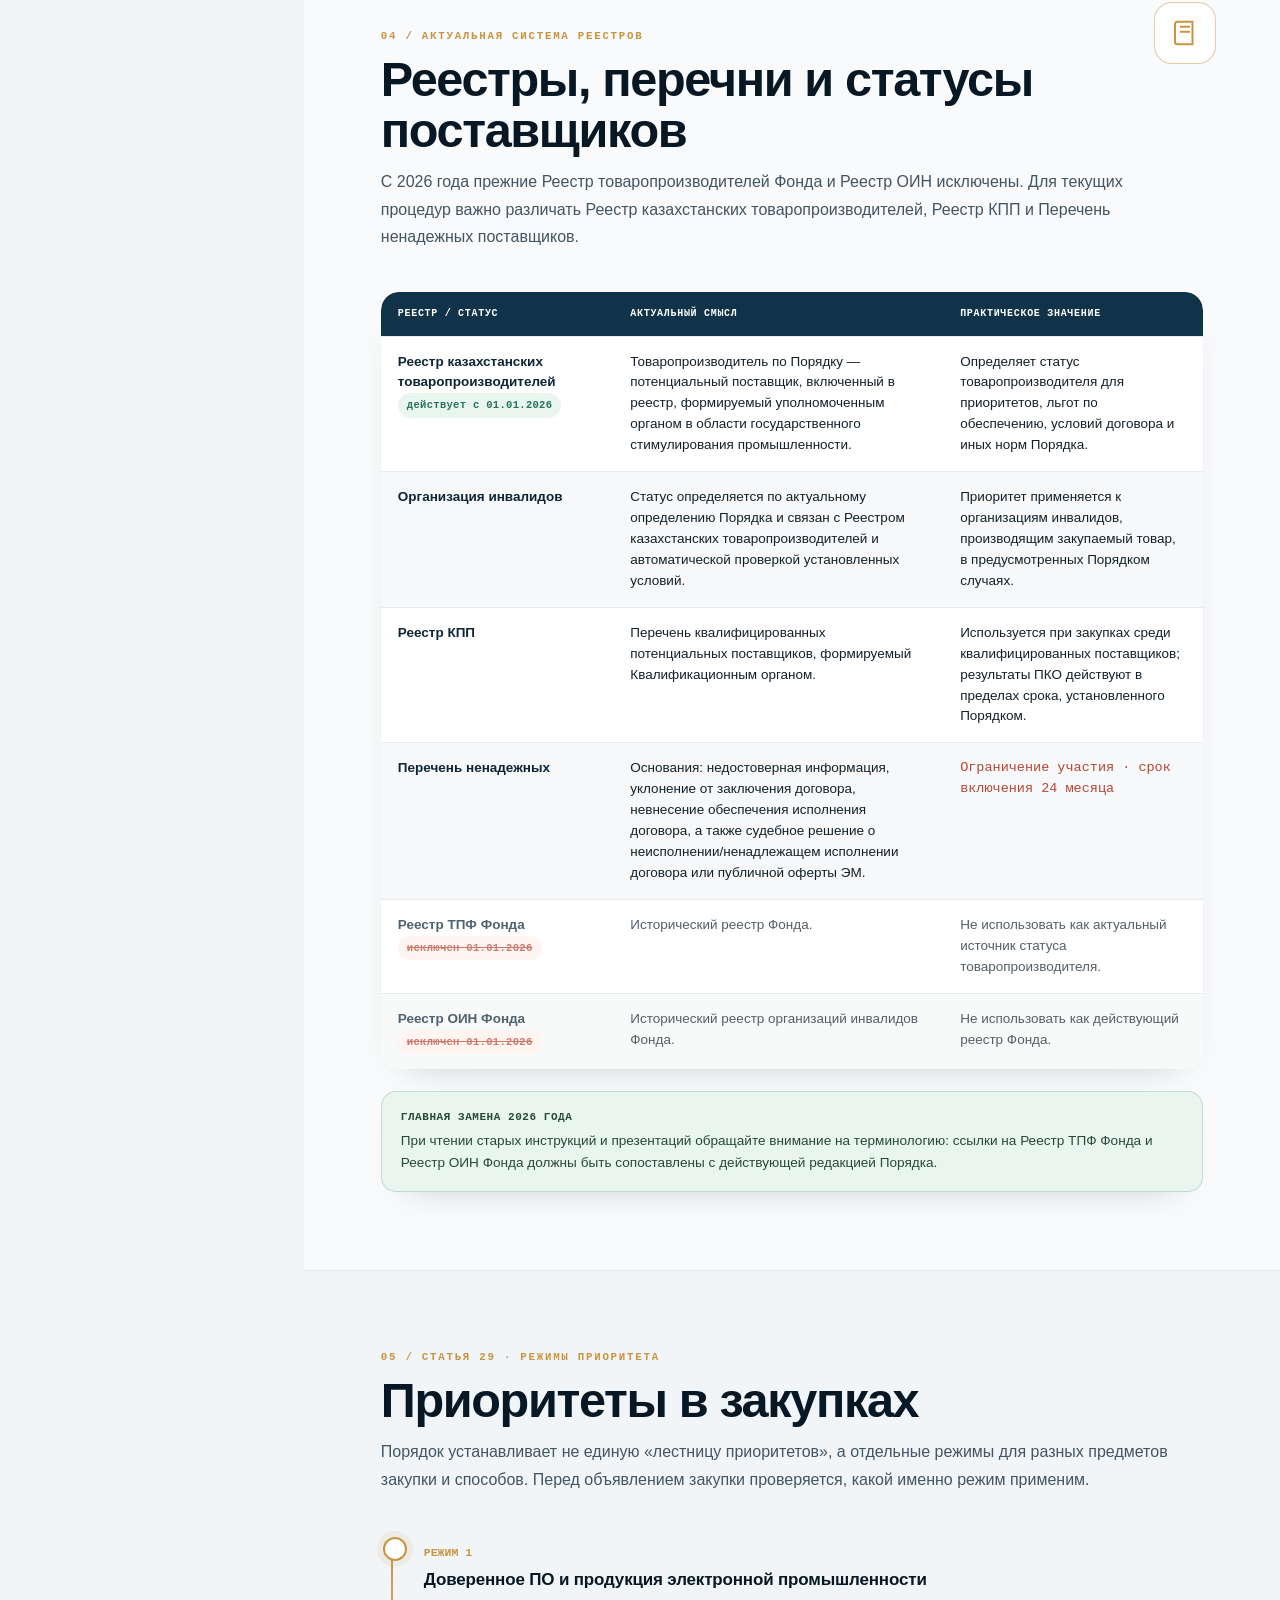
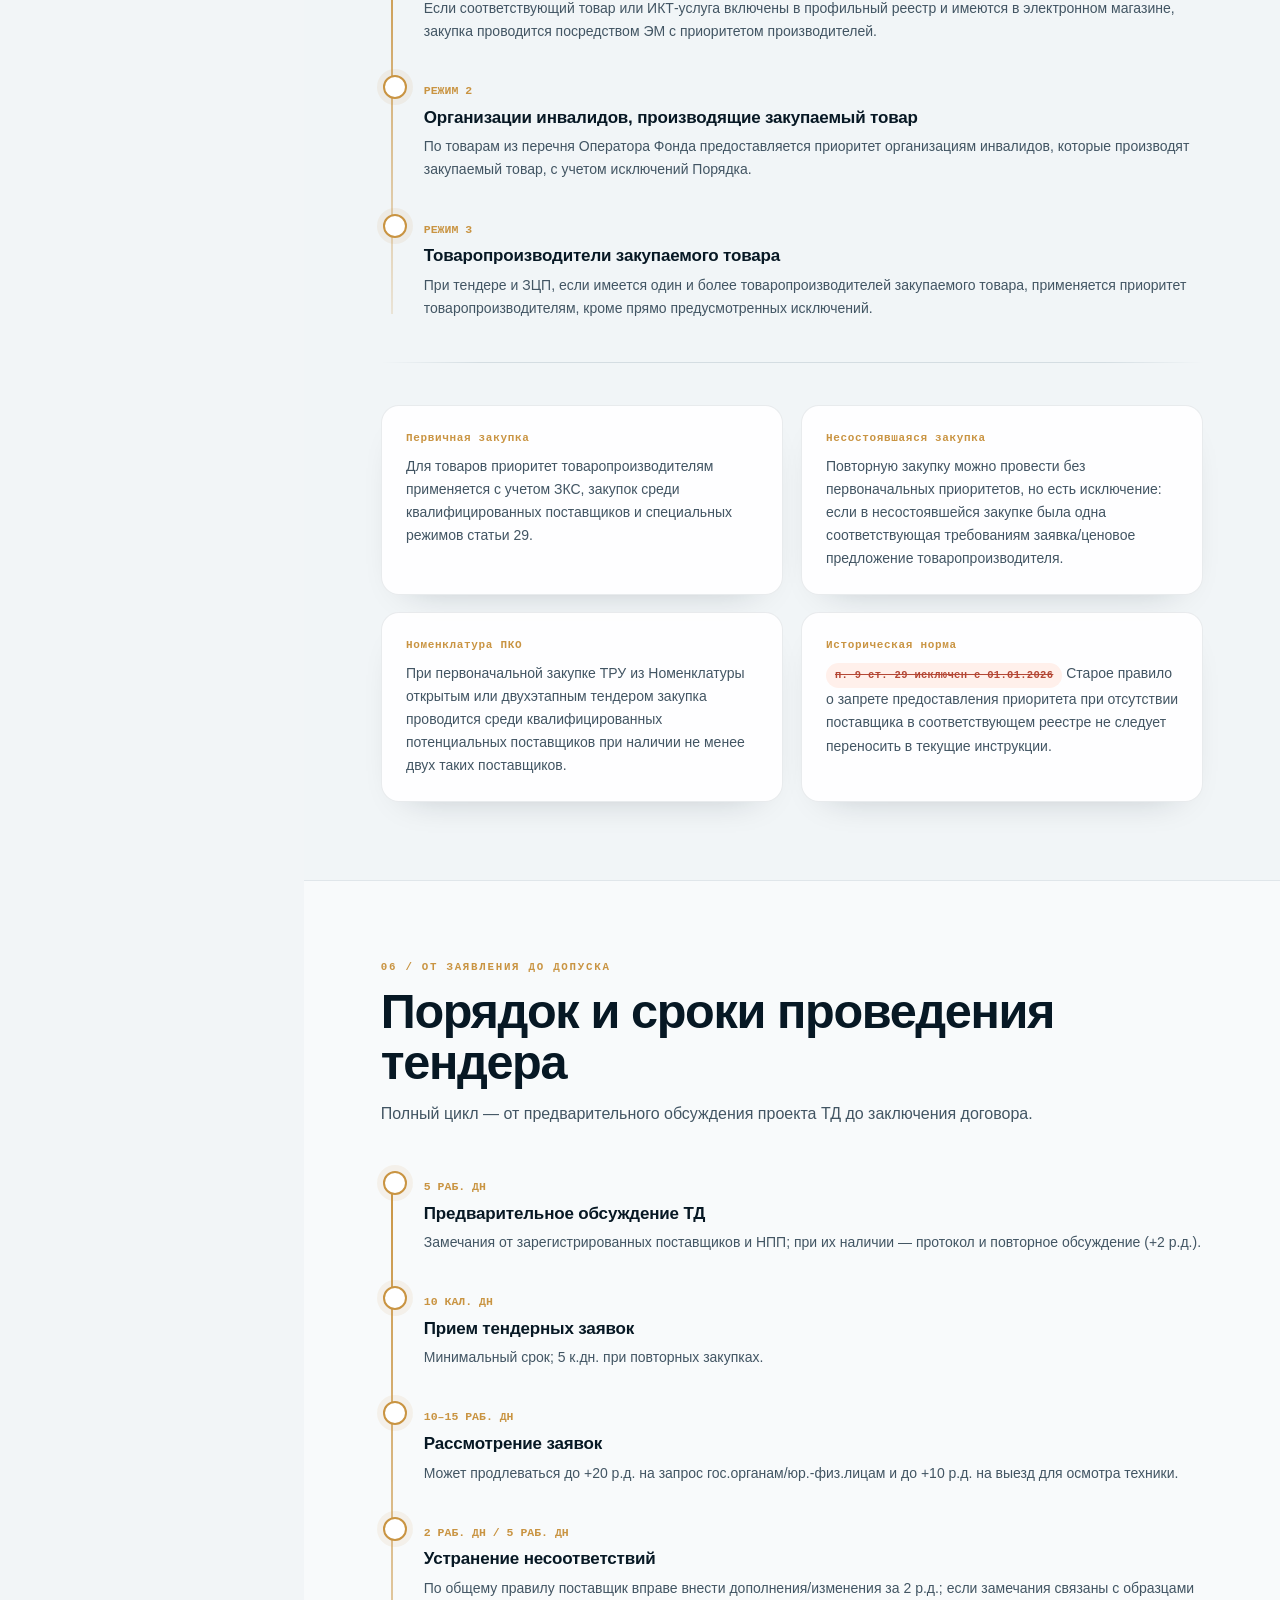
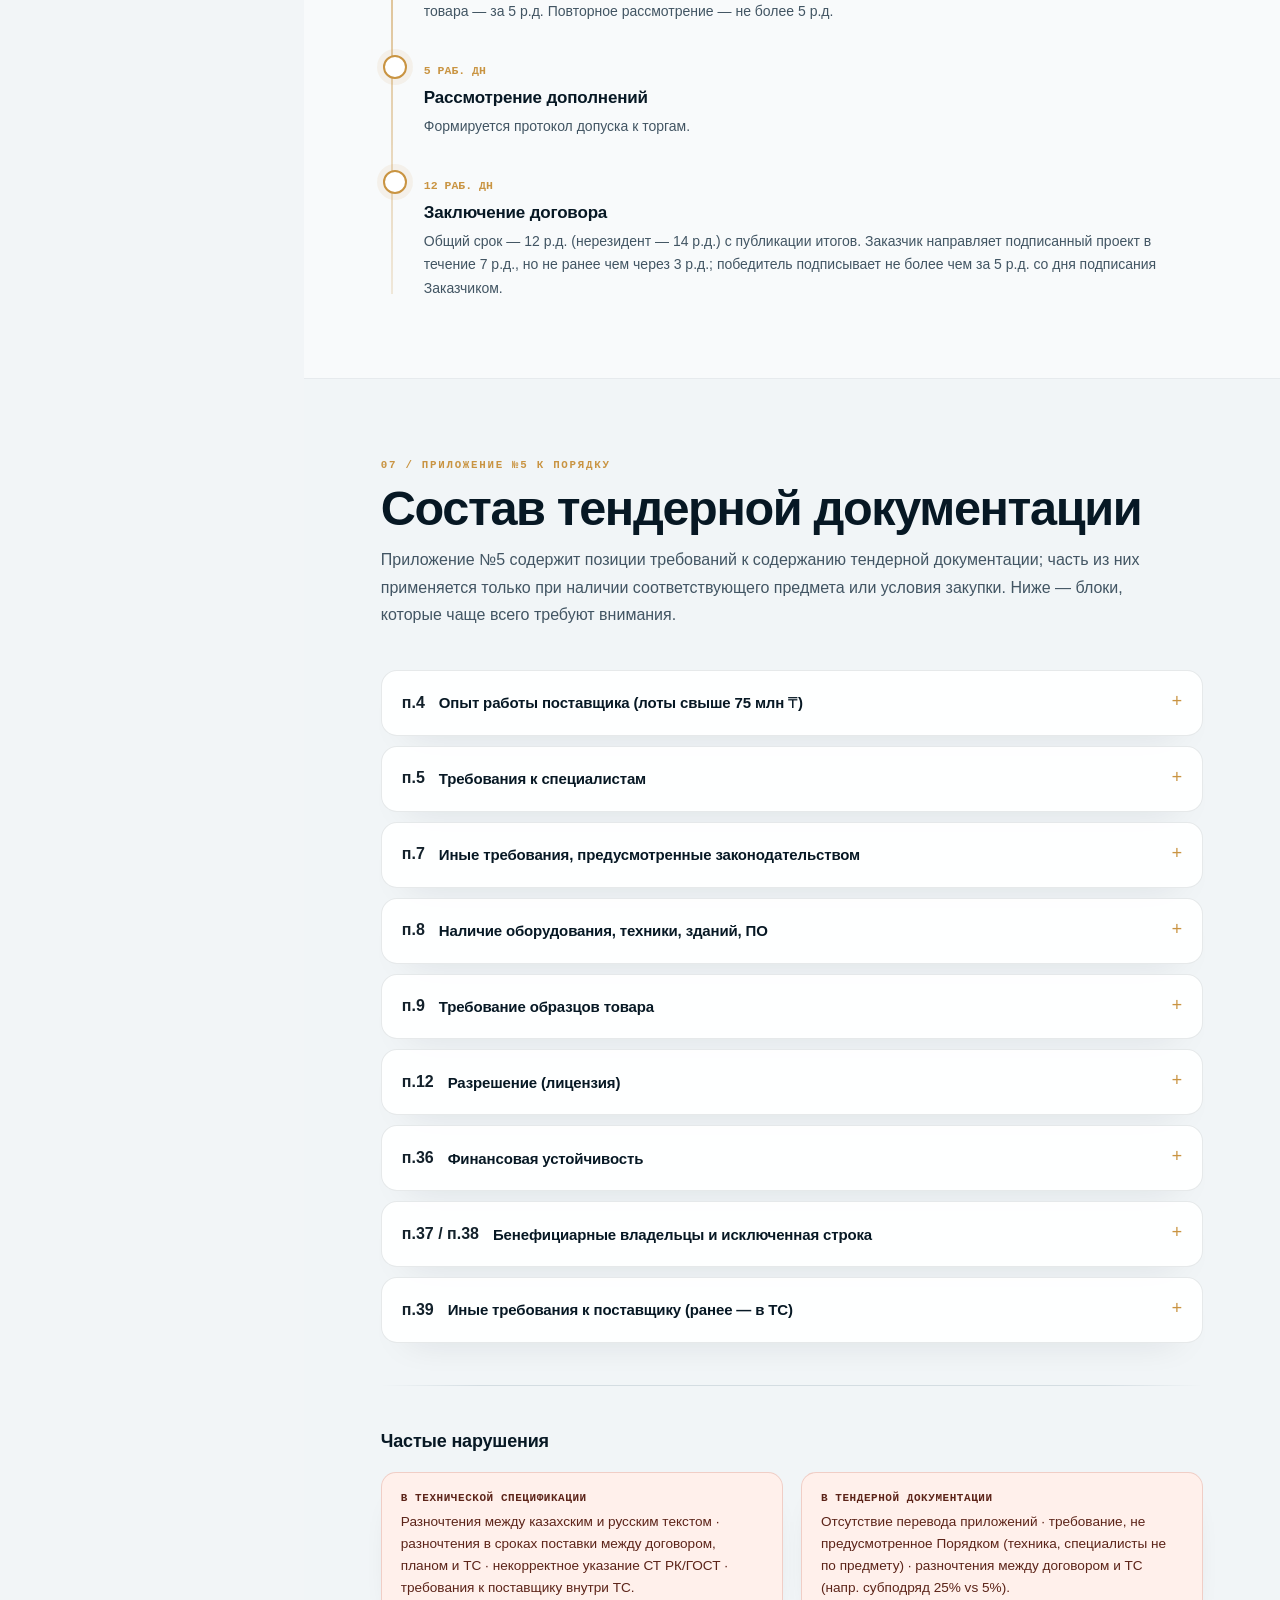
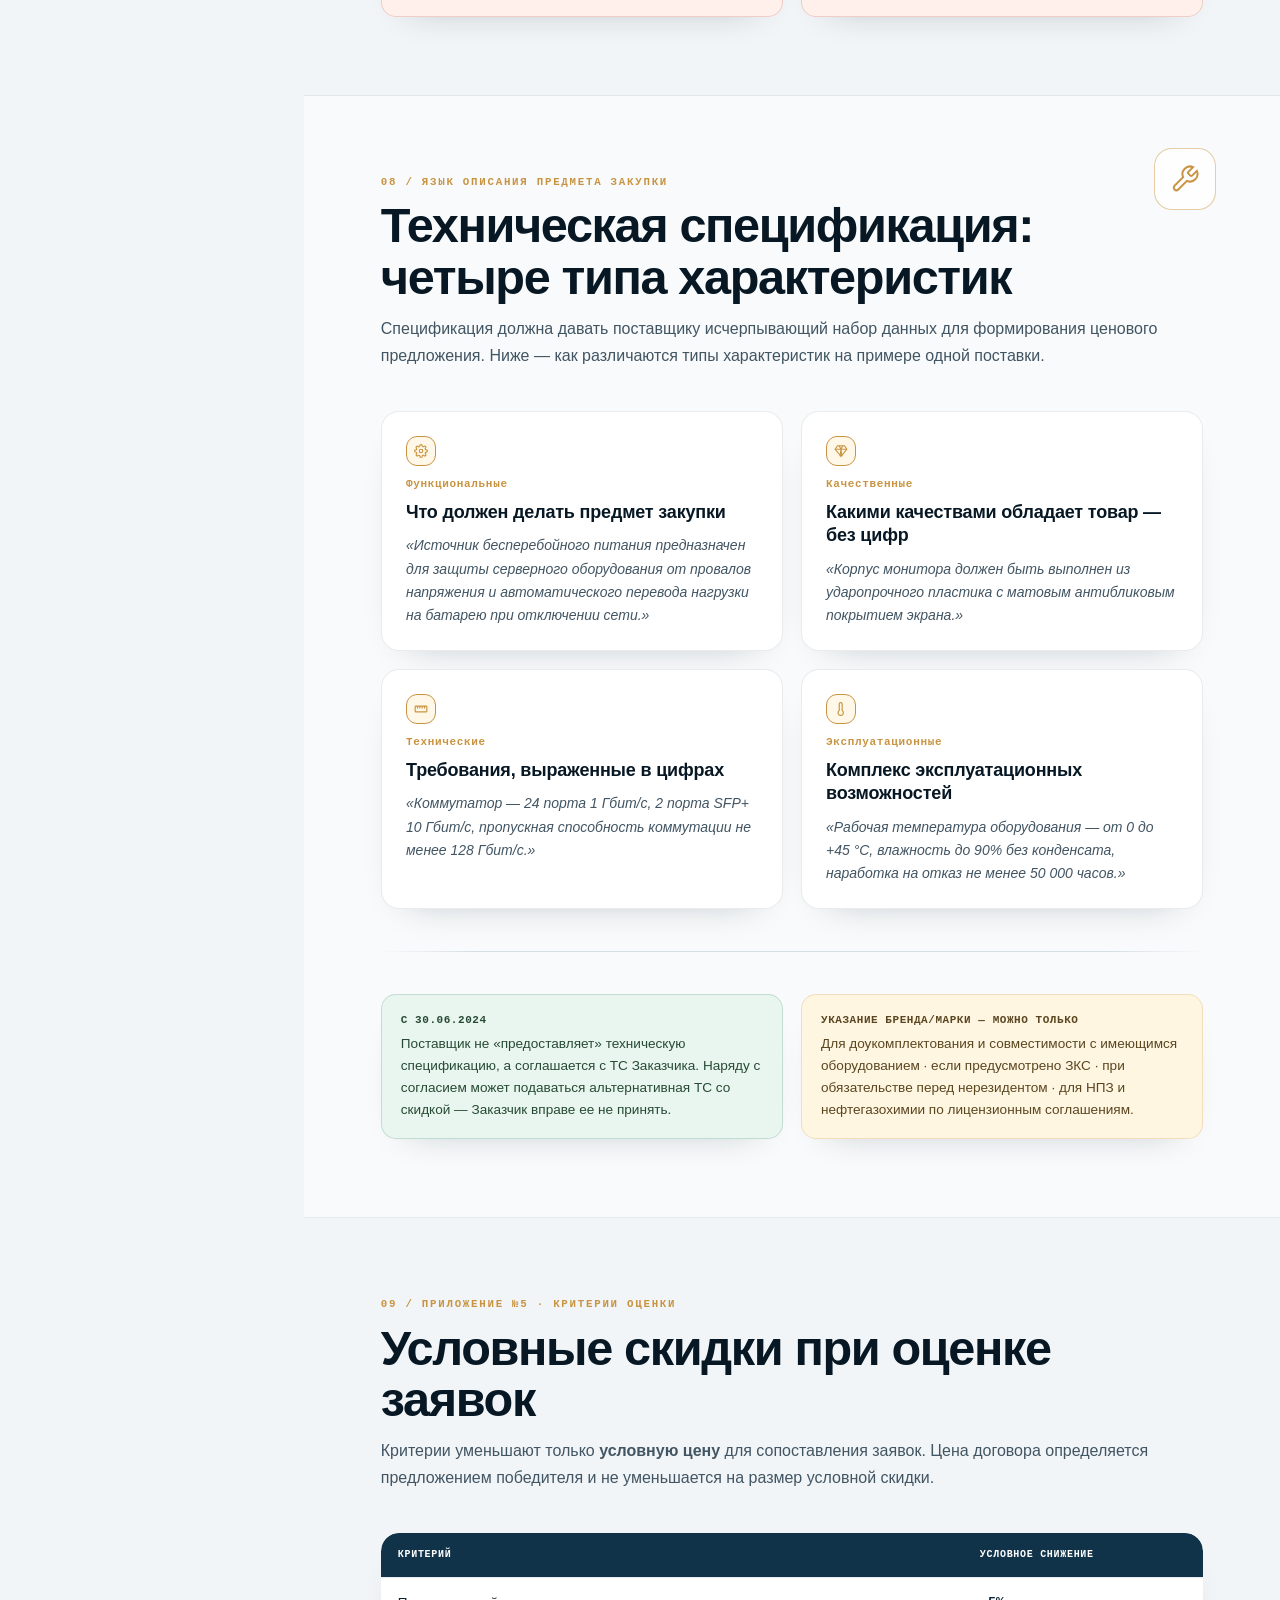
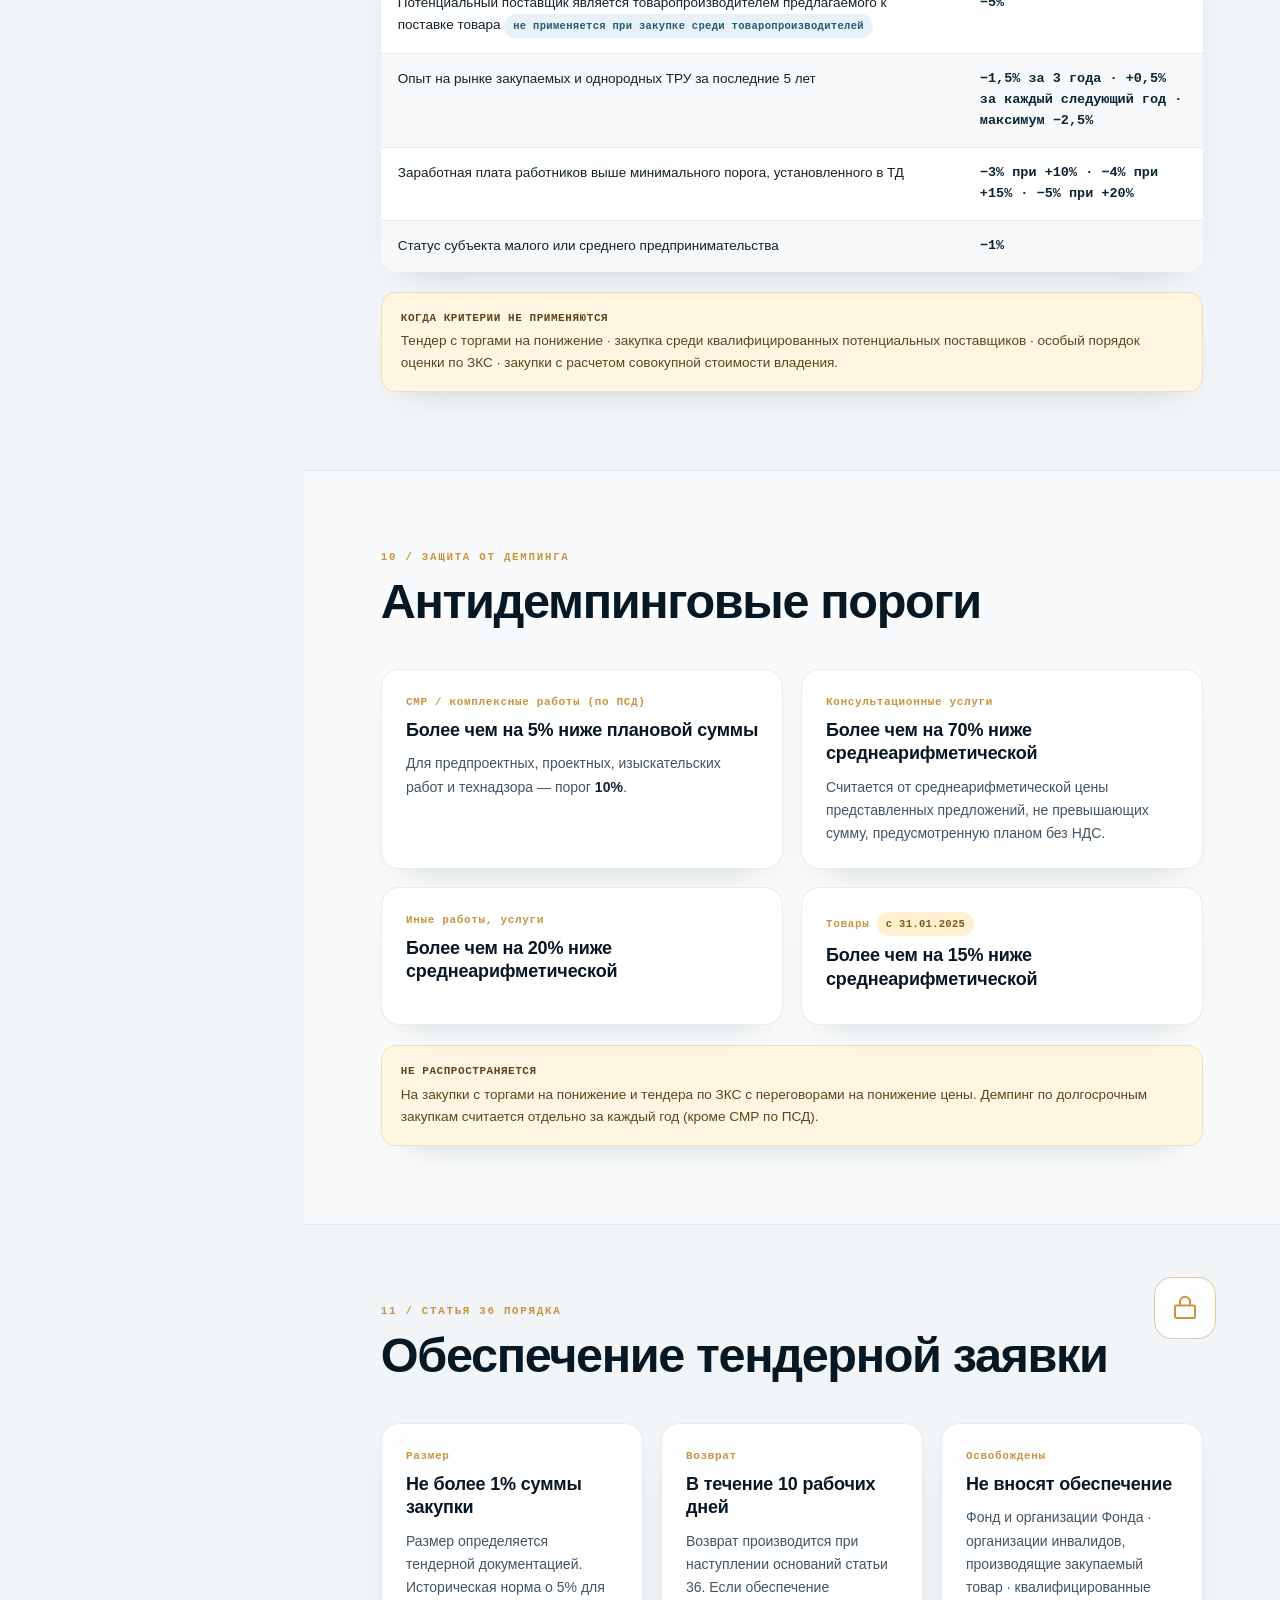
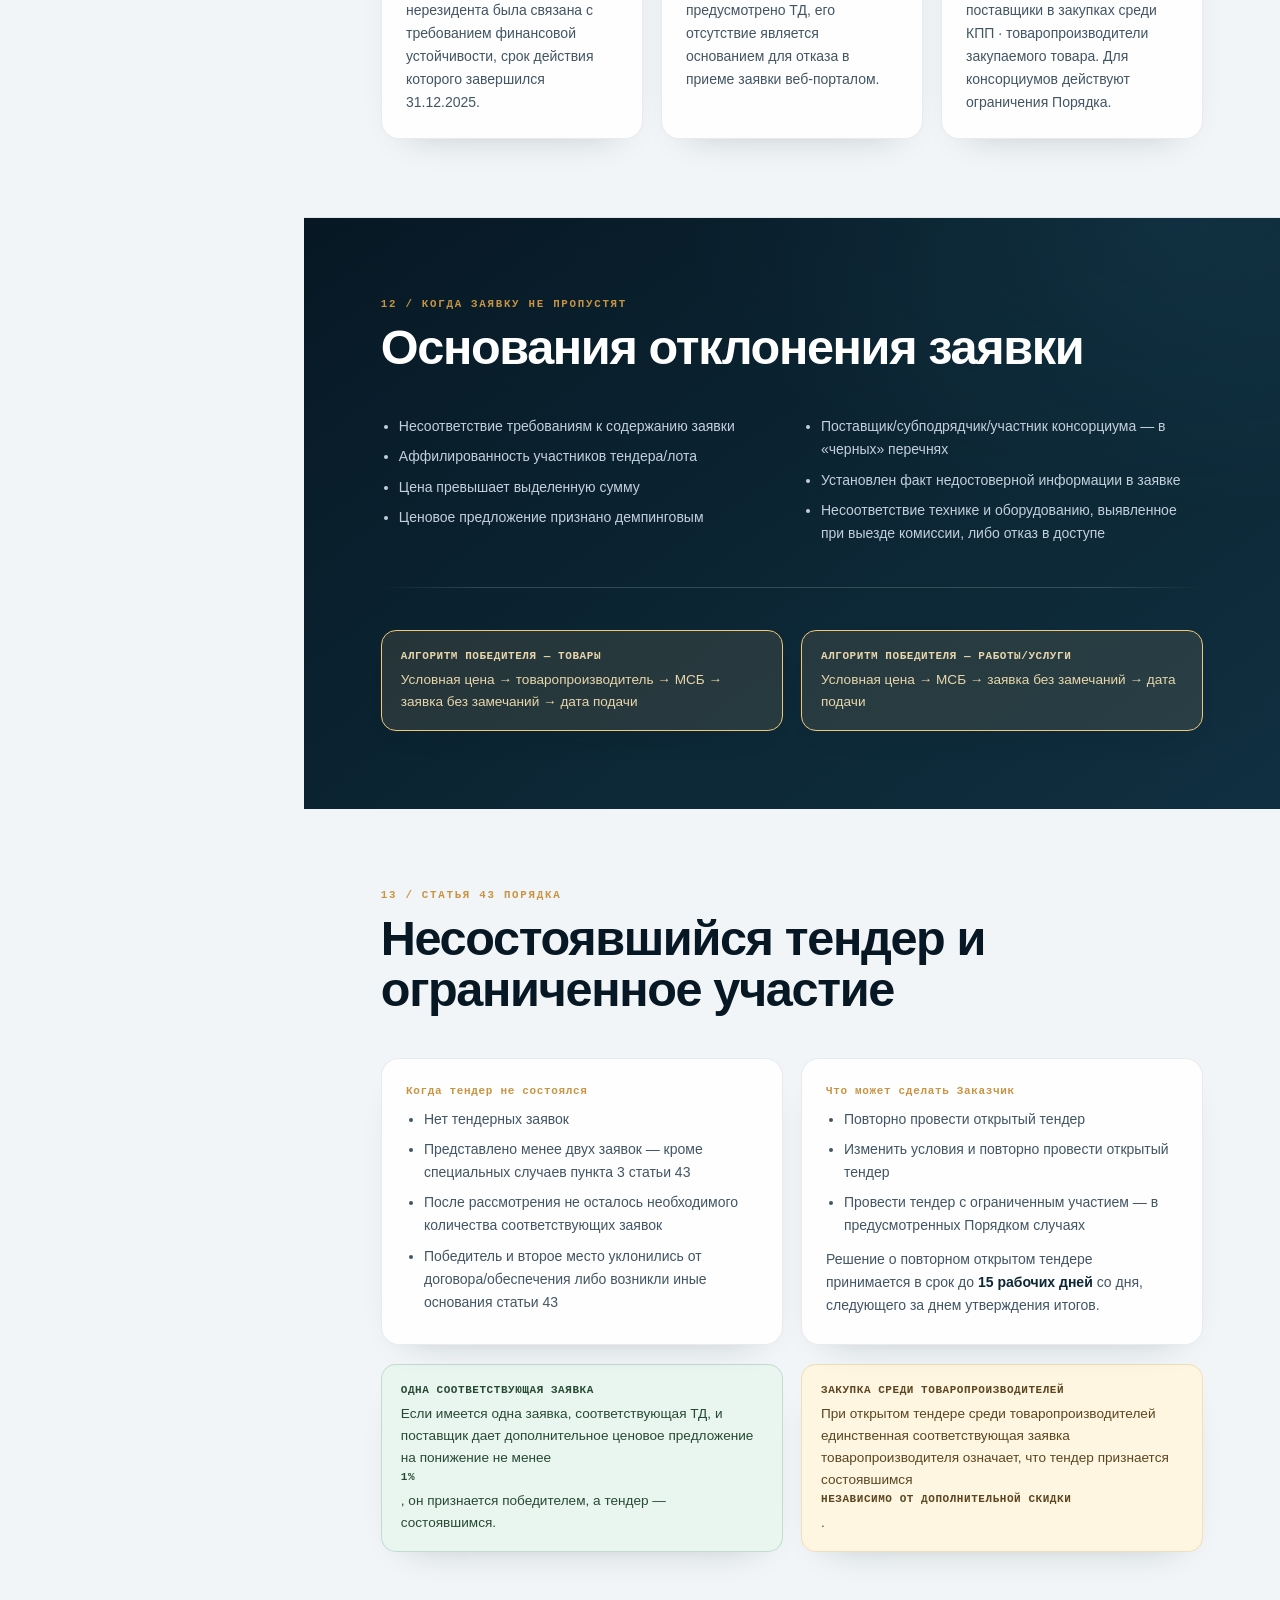
==== commit b9a12018: "Добавить кнопку запуска/остановки вступительной заставки Заставка теперь переиспользуемая: клонирует" ====
--- a/index.html
+++ b/index.html
@@ -652,10 +652,13 @@
   footer .contact-card{border-radius:18px;background:#0b2534;padding:30px 34px;border-color:rgba(240,200,120,.2);}
   footer .contact-card a{border-radius:12px;}
 
-  #presToggle,#fullToggle{right:22px;border-radius:999px;padding:11px 16px;background:rgba(7,24,36,.94);backdrop-filter:blur(12px);box-shadow:0 14px 38px -20px rgba(0,0,0,.6);}
+  #presToggle,#fullToggle,#introToggle{right:22px;border-radius:999px;padding:11px 16px;background:rgba(7,24,36,.94);backdrop-filter:blur(12px);box-shadow:0 14px 38px -20px rgba(0,0,0,.6);}
   #presToggle{bottom:80px;}
-  #fullToggle{position:fixed;bottom:132px;z-index:1300;display:flex;align-items:center;gap:8px;color:var(--brass-light);border:1px solid rgba(201,148,66,.55);cursor:pointer;font-family:SFMono-Regular,Consolas,'Liberation Mono',Menlo,monospace;font-size:12px;font-weight:600;letter-spacing:.03em;}
-  #fullToggle:hover{background:#163b50;}
+  #fullToggle,#introToggle{position:fixed;z-index:1300;display:flex;align-items:center;gap:8px;color:var(--brass-light);border:1px solid rgba(201,148,66,.55);cursor:pointer;font-family:SFMono-Regular,Consolas,'Liberation Mono',Menlo,monospace;font-size:12px;font-weight:600;letter-spacing:.03em;transition:background .2s ease,color .2s ease,border-color .2s ease;}
+  #fullToggle{bottom:132px;}
+  #fullToggle:hover,#introToggle:hover{background:#163b50;}
+  #introToggle{bottom:184px;}
+  #introToggle.active{background:var(--brass);color:var(--navy-950);border-color:var(--brass);}
   #totop{border-radius:14px;background:rgba(7,24,36,.94);}
   #progress{height:4px;box-shadow:0 0 18px rgba(240,200,120,.35);}
 
@@ -676,6 +679,7 @@
     .verification-strip{border-radius:14px;align-items:flex-start;line-height:1.45;}
     .program .meta span{border-radius:12px;}
     #fullToggle{display:none;}
+    #introToggle{bottom:132px;}
   }
 
 
@@ -886,40 +890,60 @@
   <button type="button" class="intro-skip" id="introSkip">Пропустить →</button>
 </div>
 <script>
-// Absolute failsafe, independent of everything below: whatever happens,
-// the intro overlay can never block the site for more than a few seconds.
-setTimeout(function(){
-  var el = document.getElementById('introOverlay');
-  if(el && el.parentNode){ el.parentNode.removeChild(el); }
-  document.documentElement.style.overflow = '';
-}, 4500);
-
-try{
-  (function(){
-    var overlay = document.getElementById('introOverlay');
-    if(!overlay) return;
-
-    var reduceMotion = false;
-    try{ reduceMotion = window.matchMedia('(prefers-reduced-motion: reduce)').matches; }catch(e){}
-    var alreadyShown = false;
-    try{ alreadyShown = sessionStorage.getItem('skIntroShown') === '1'; }catch(e){}
-
-    function remove(){
-      if(overlay && overlay.parentNode) overlay.parentNode.removeChild(overlay);
-      document.documentElement.style.overflow = '';
+// SKIntro: reusable, replayable intro portal. Exposed on window so the
+// "Заставка" button (wired up later, once it exists in the DOM) can
+// start or stop it on demand — not just play it once on first load.
+window.SKIntro = (function(){
+  var original = document.getElementById('introOverlay');
+  if(!original){ return { show:function(){}, hide:function(){}, isPlaying:function(){ return false; } }; }
+  var template = original.cloneNode(true);
+  if(original.parentNode) original.parentNode.removeChild(original);
+
+  var current = null;
+  var onStateChange = null; // set by the page to update the toggle button UI
+
+  function lock(){ document.documentElement.style.overflow = 'hidden'; }
+  function unlock(){ document.documentElement.style.overflow = ''; }
+
+  function notify(playing){ if(onStateChange){ try{ onStateChange(playing); }catch(e){} } }
+
+  function hide(){
+    if(!current) return;
+    var el = current;
+    current = null;
+    clearTimeout(el._timer);
+    clearTimeout(el._failsafe);
+    if(el._esc) document.removeEventListener('keydown', el._esc);
+    el.classList.add('leaving');
+    unlock();
+    notify(false);
+    setTimeout(function(){ if(el.parentNode) el.parentNode.removeChild(el); }, 800);
+  }
+
+  function show(opts){
+    opts = opts || {};
+    if(current){ hide(); }
+
+    if(opts.auto){
+      var reduceMotion = false;
+      try{ reduceMotion = window.matchMedia('(prefers-reduced-motion: reduce)').matches; }catch(e){}
+      var alreadyShown = false;
+      try{ alreadyShown = sessionStorage.getItem('skIntroShown') === '1'; }catch(e){}
+      if(reduceMotion || alreadyShown) return;
     }
 
-    if(alreadyShown || reduceMotion){
-      remove();
-      return;
-    }
-
-    document.documentElement.style.overflow = 'hidden';
+    var overlay = template.cloneNode(true);
+    overlay.classList.remove('leaving');
+    document.body.insertBefore(overlay, document.body.firstChild);
+    current = overlay;
+    notify(true);
+    lock();
+
     var DURATION = 2500;
-    var bar = document.getElementById('introBarFill');
+    var bar = overlay.querySelector('.intro-bar-fill');
     if(bar){
+      bar.style.width = '0%';
       bar.style.transition = 'width ' + DURATION + 'ms linear';
-      // rAF twice so the browser commits the 0% state before animating to 100%
       requestAnimationFrame(function(){ requestAnimationFrame(function(){ bar.style.width = '100%'; }); });
     }
 
@@ -927,28 +951,34 @@
     function finish(){
       if(finished) return;
       finished = true;
-      clearTimeout(timer);
       try{ sessionStorage.setItem('skIntroShown', '1'); }catch(e){}
-      overlay.classList.add('leaving');
-      document.documentElement.style.overflow = '';
-      setTimeout(remove, 800);
+      hide();
     }
-    var timer = setTimeout(finish, DURATION + 250);
+    overlay._timer = setTimeout(finish, DURATION + 250);
+    // Per-instance failsafe: this overlay can never outlive 4.5s no matter what.
+    overlay._failsafe = setTimeout(function(){
+      if(overlay.parentNode) overlay.parentNode.removeChild(overlay);
+      unlock();
+      if(current === overlay){ current = null; notify(false); }
+    }, 4500);
 
     overlay.addEventListener('click', finish);
-    var skipBtn = document.getElementById('introSkip');
-    if(skipBtn){
-      skipBtn.addEventListener('click', function(e){ e.stopPropagation(); finish(); });
-    }
-    document.addEventListener('keydown', function escHandler(e){
-      if(e.key === 'Escape'){ finish(); document.removeEventListener('keydown', escHandler); }
-    });
-  })();
-}catch(e){
-  var el = document.getElementById('introOverlay');
-  if(el && el.parentNode) el.parentNode.removeChild(el);
-  document.documentElement.style.overflow = '';
-}
+    var skipBtn = overlay.querySelector('.intro-skip');
+    if(skipBtn) skipBtn.addEventListener('click', function(e){ e.stopPropagation(); finish(); });
+
+    overlay._esc = function(e){ if(e.key === 'Escape') finish(); };
+    document.addEventListener('keydown', overlay._esc);
+  }
+
+  try{ show({ auto:true }); }catch(e){ unlock(); }
+
+  return {
+    show: function(){ show({ auto:false }); },
+    hide: hide,
+    isPlaying: function(){ return !!current; },
+    onStateChange: function(fn){ onStateChange = fn; }
+  };
+})();
 </script>
 <noscript><style>#introOverlay{display:none !important;}html{overflow:visible !important;}</style></noscript>
 
@@ -2075,6 +2105,11 @@
     </footer>
 
   </main>
+</div>
+
+<div id="introToggle" role="button" aria-pressed="false" aria-label="Показать вступительную заставку" title="Показать вступительную заставку">
+  <svg width="15" height="15" viewBox="0 0 24 24" fill="none" stroke="currentColor" stroke-width="2" stroke-linecap="round" stroke-linejoin="round"><path d="M12 3l1.9 4.6L18 9l-4.1 1.4L12 15l-1.9-4.6L6 9l4.1-1.4z"/><path d="M19 15l.9 2.1L22 18l-2.1.9L19 21l-.9-2.1L16 18l2.1-.9z"/></svg>
+  <span id="introToggleLabel">Заставка</span>
 </div>
 
 <div id="fullToggle" role="button" aria-label="Полный экран" title="Развернуть материал на весь экран">
@@ -2204,6 +2239,25 @@
 // ---------- back to top ----------
 document.getElementById('totop').addEventListener('click', ()=>window.scrollTo({top:0, behavior:'smooth'}));
 
+// ---------- intro portal toggle ----------
+(function(){
+  const btn = document.getElementById('introToggle');
+  const label = document.getElementById('introToggleLabel');
+  if(!btn || !window.SKIntro) return;
+  function setUI(playing){
+    btn.classList.toggle('active', playing);
+    btn.setAttribute('aria-pressed', playing ? 'true' : 'false');
+    if(label) label.textContent = playing ? 'Остановить' : 'Заставка';
+    btn.title = playing ? 'Остановить вступительную заставку' : 'Показать вступительную заставку';
+  }
+  window.SKIntro.onStateChange(setUI);
+  setUI(window.SKIntro.isPlaying());
+  btn.addEventListener('click', () => {
+    if(window.SKIntro.isPlaying()) window.SKIntro.hide();
+    else window.SKIntro.show();
+  });
+})();
+
 // ---------- presentation mode ----------
 (function(){
   const btn = document.getElementById('presToggle');
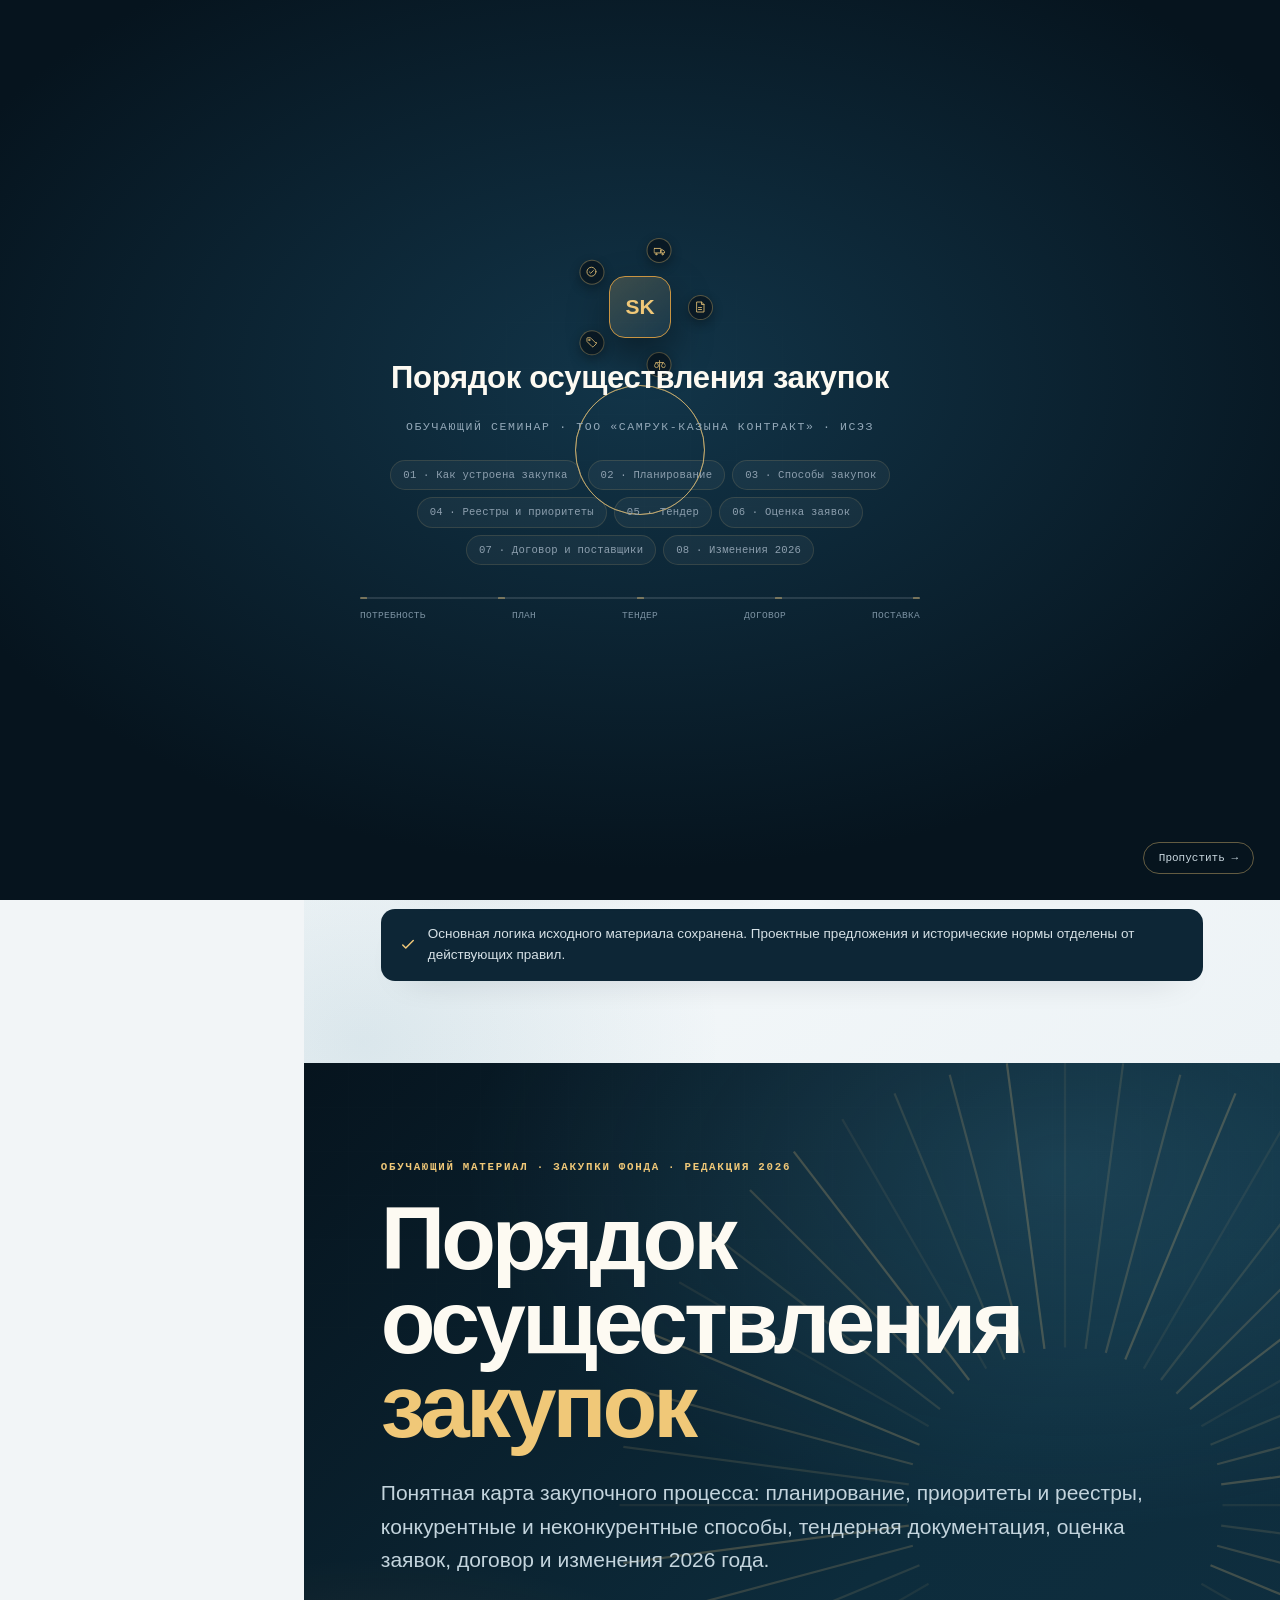
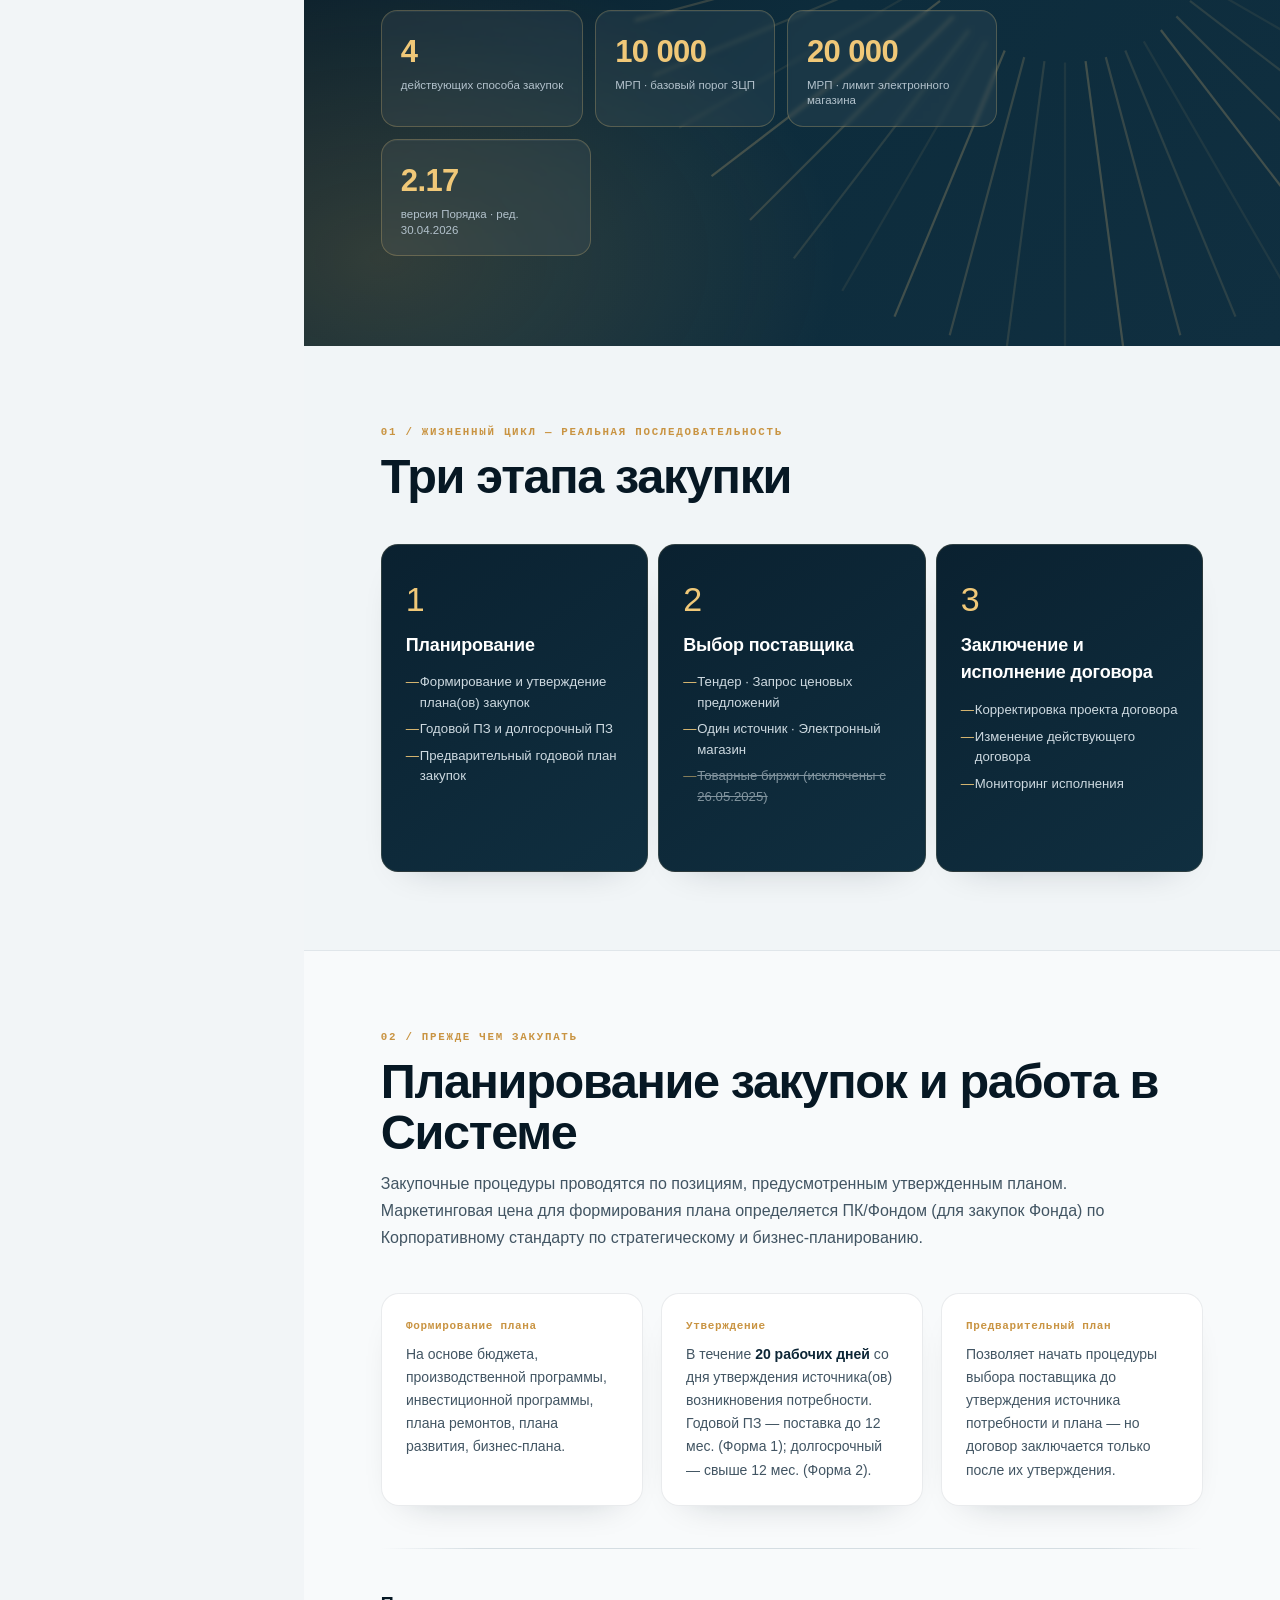
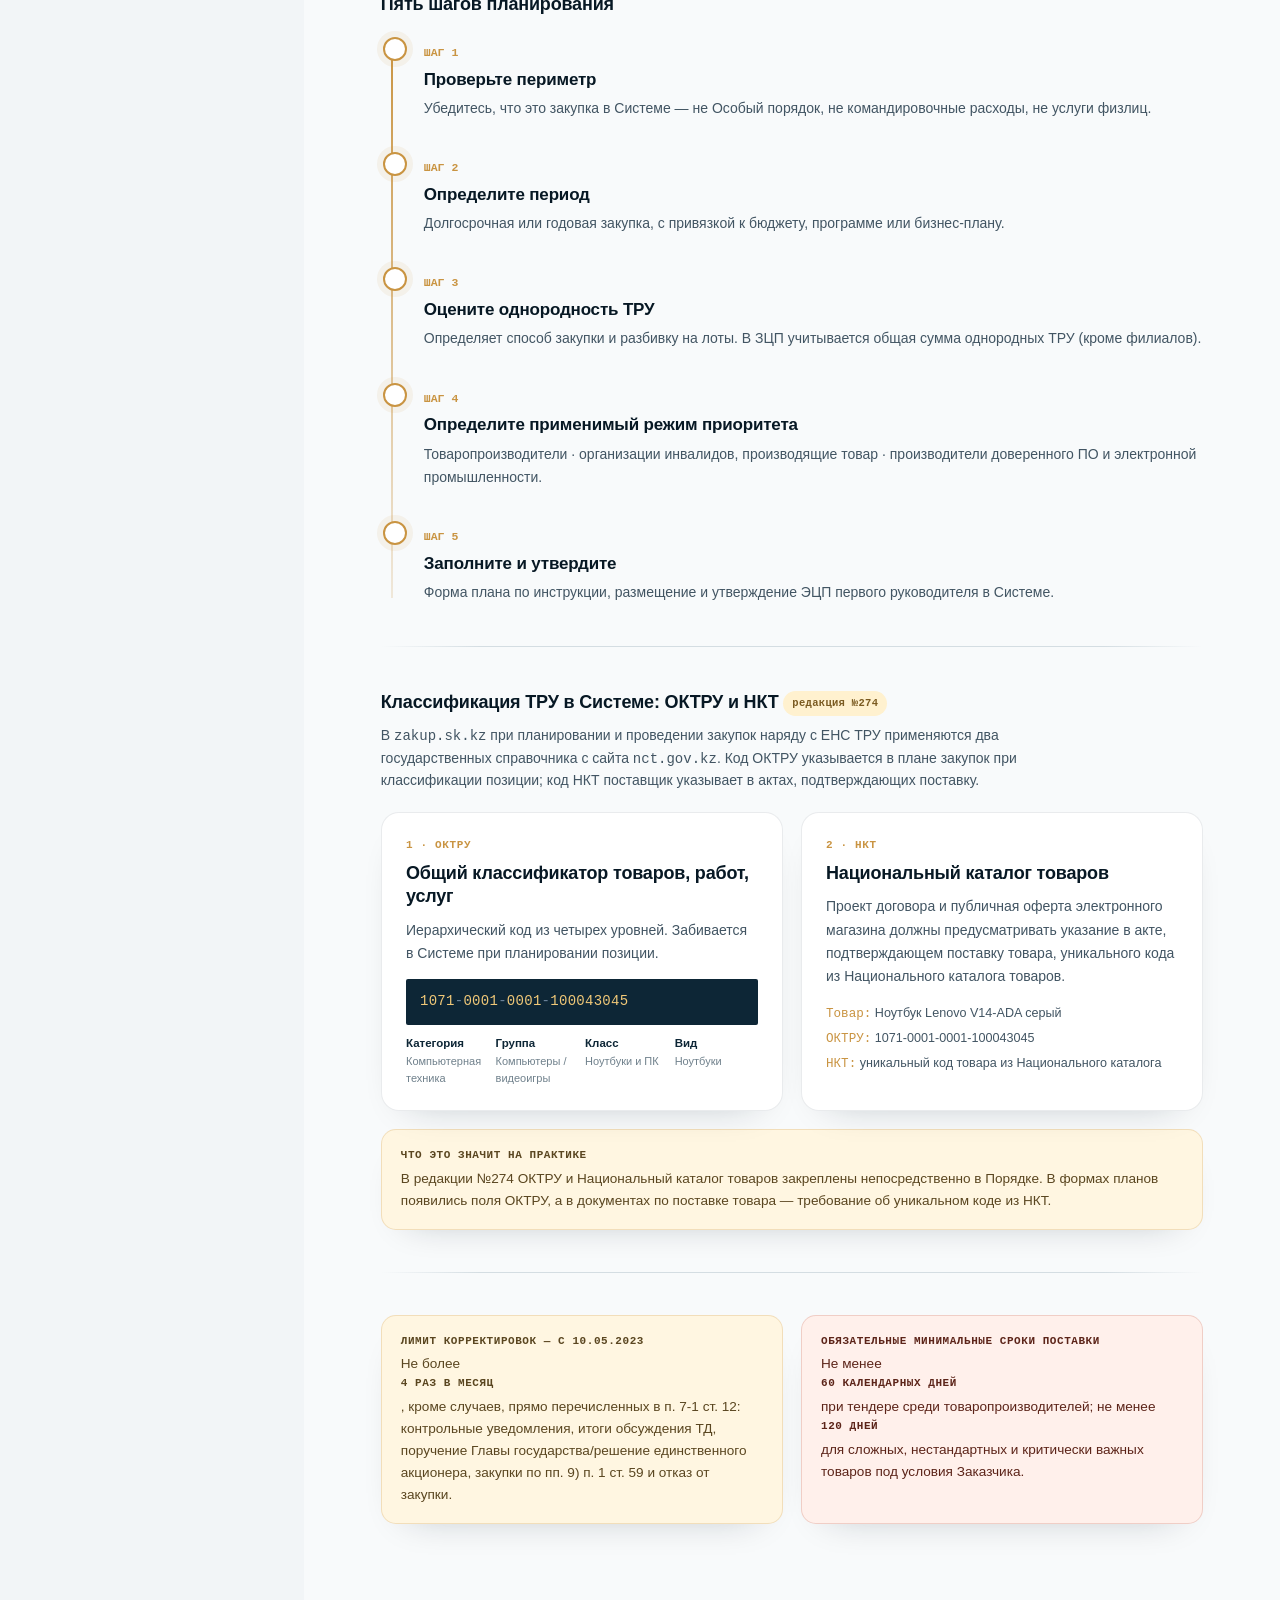
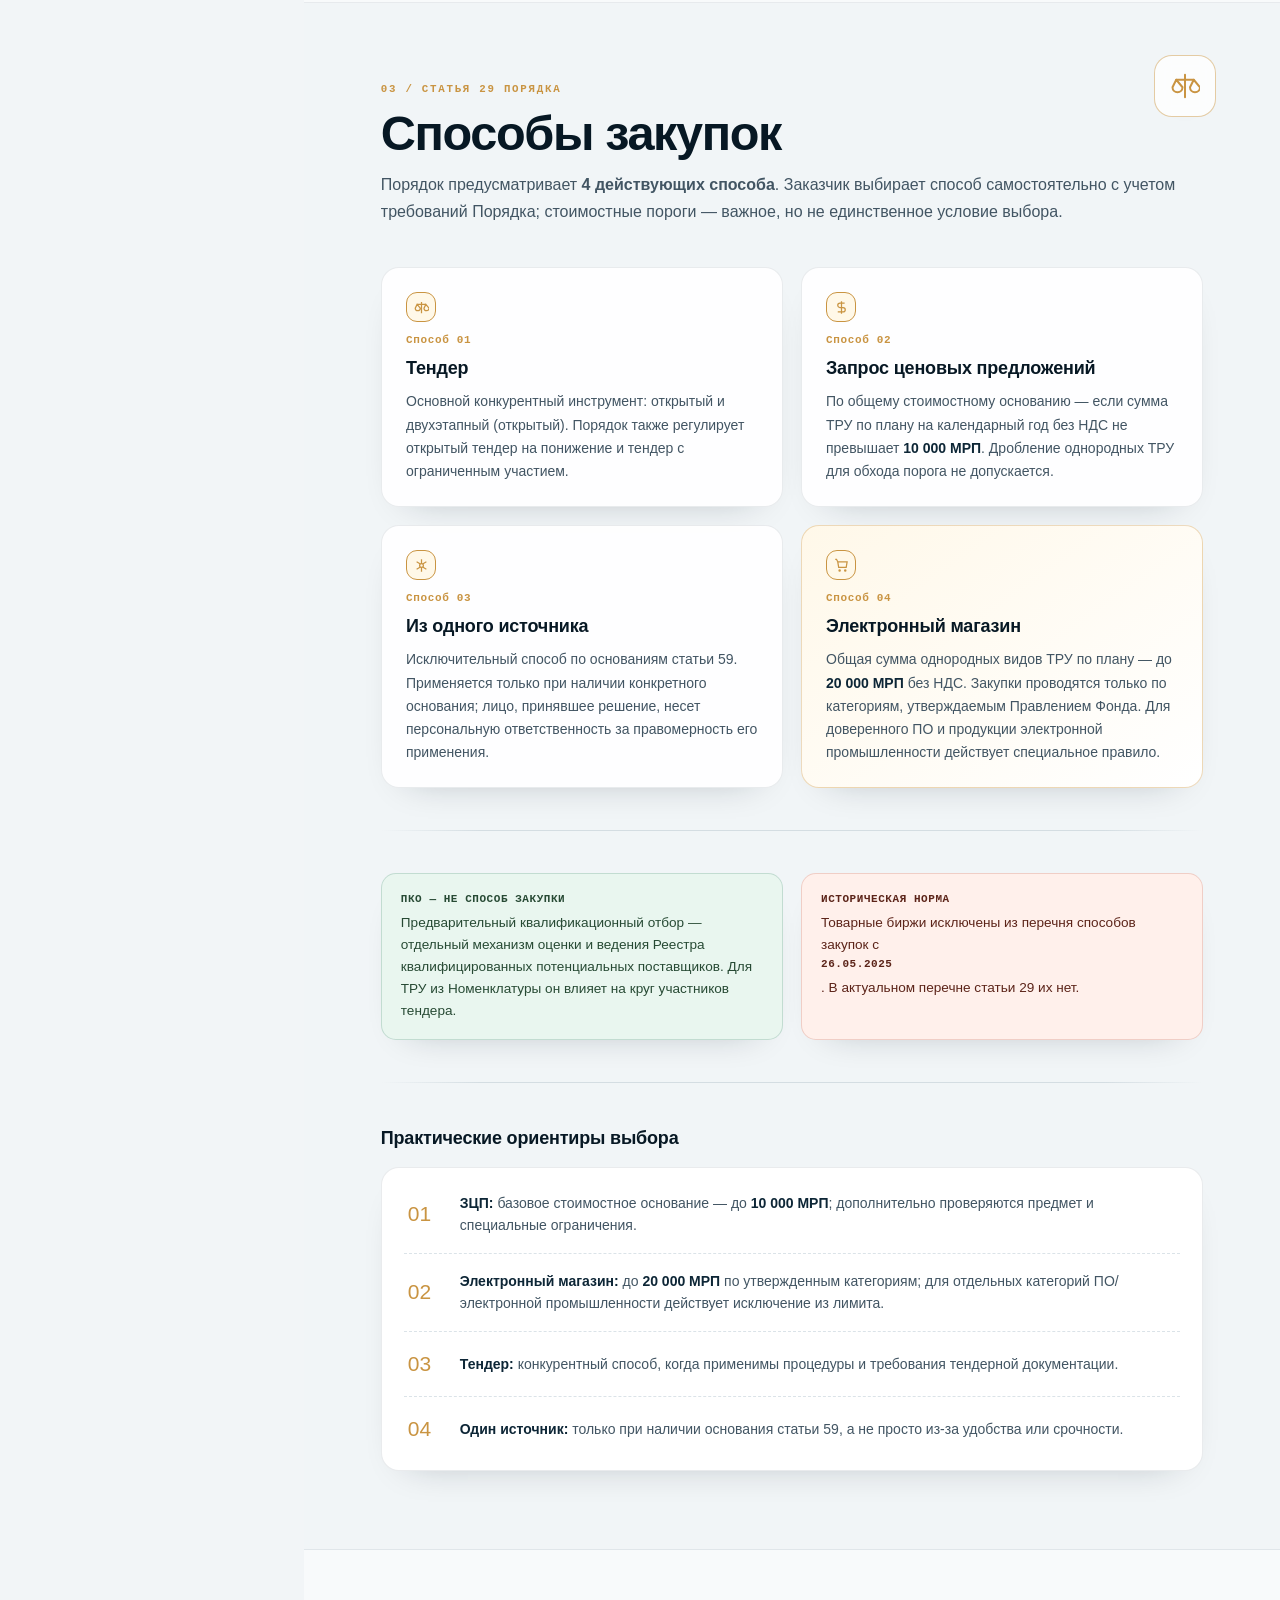
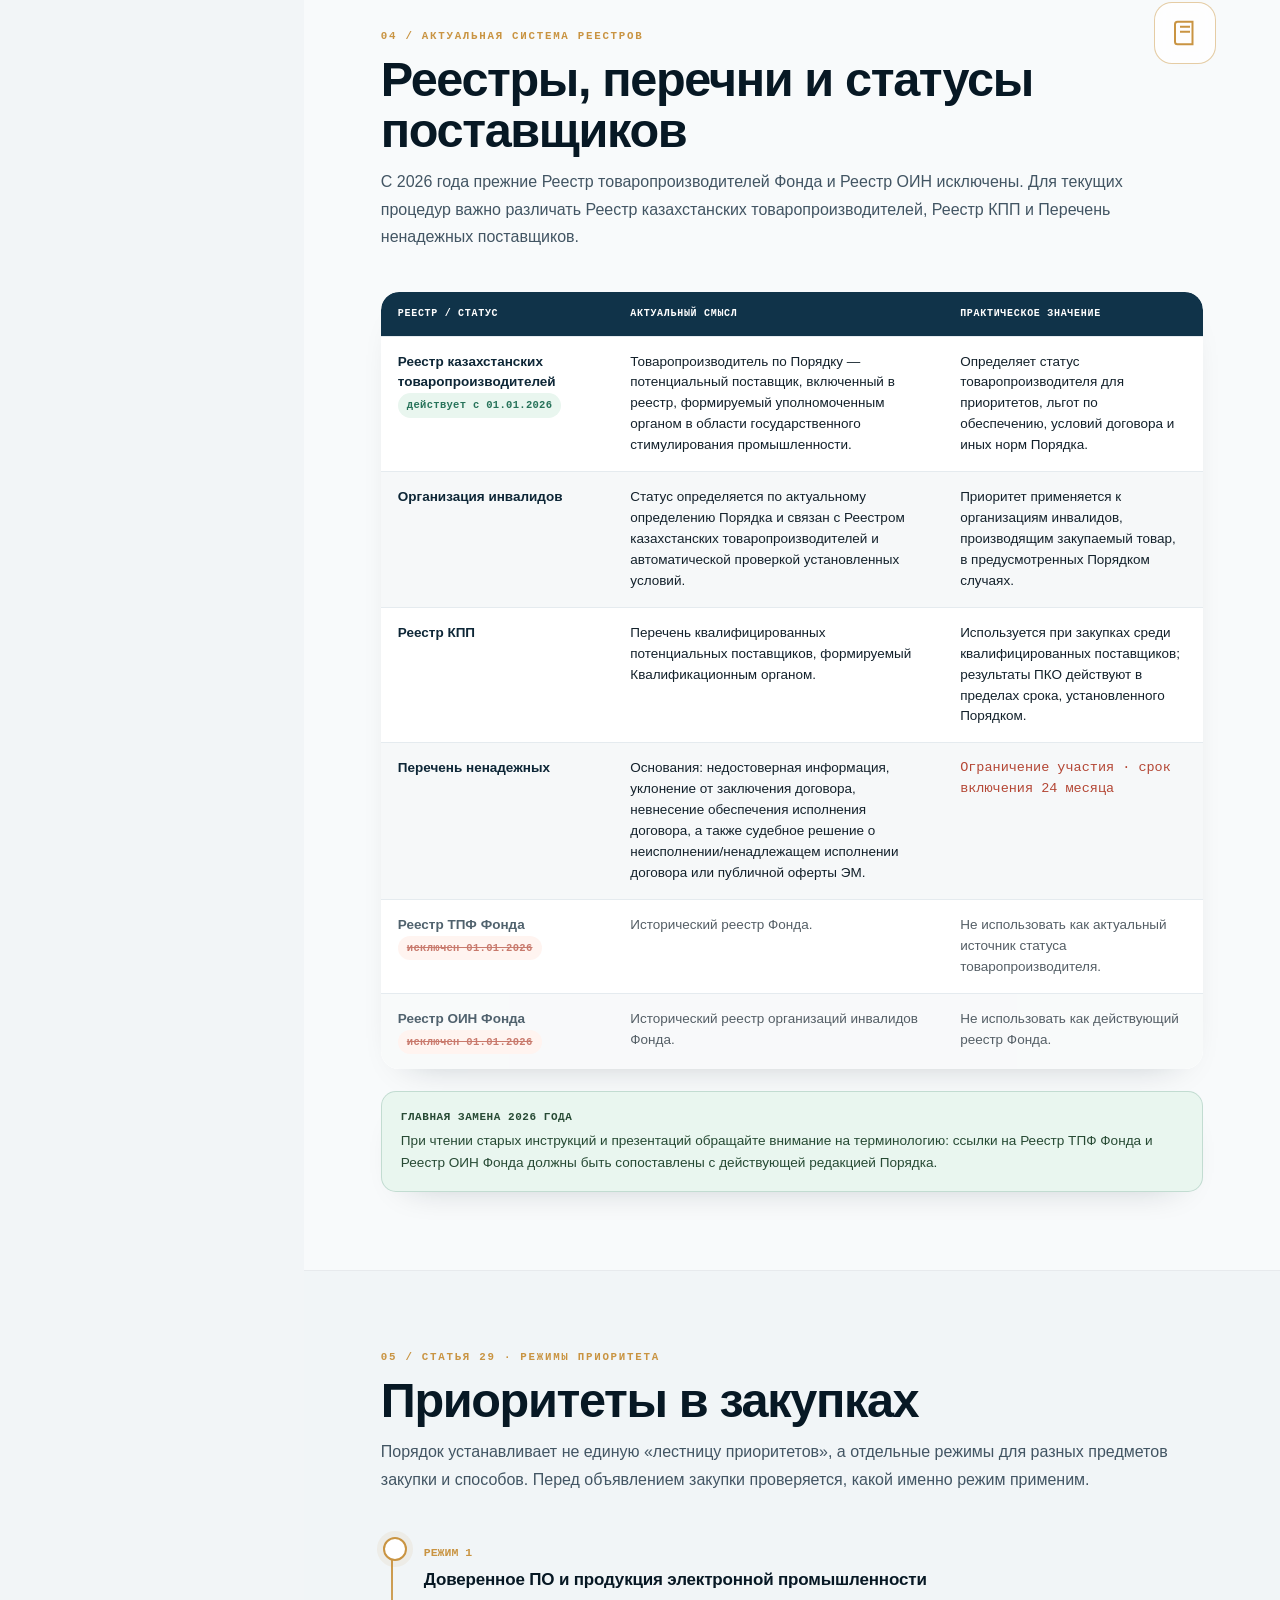
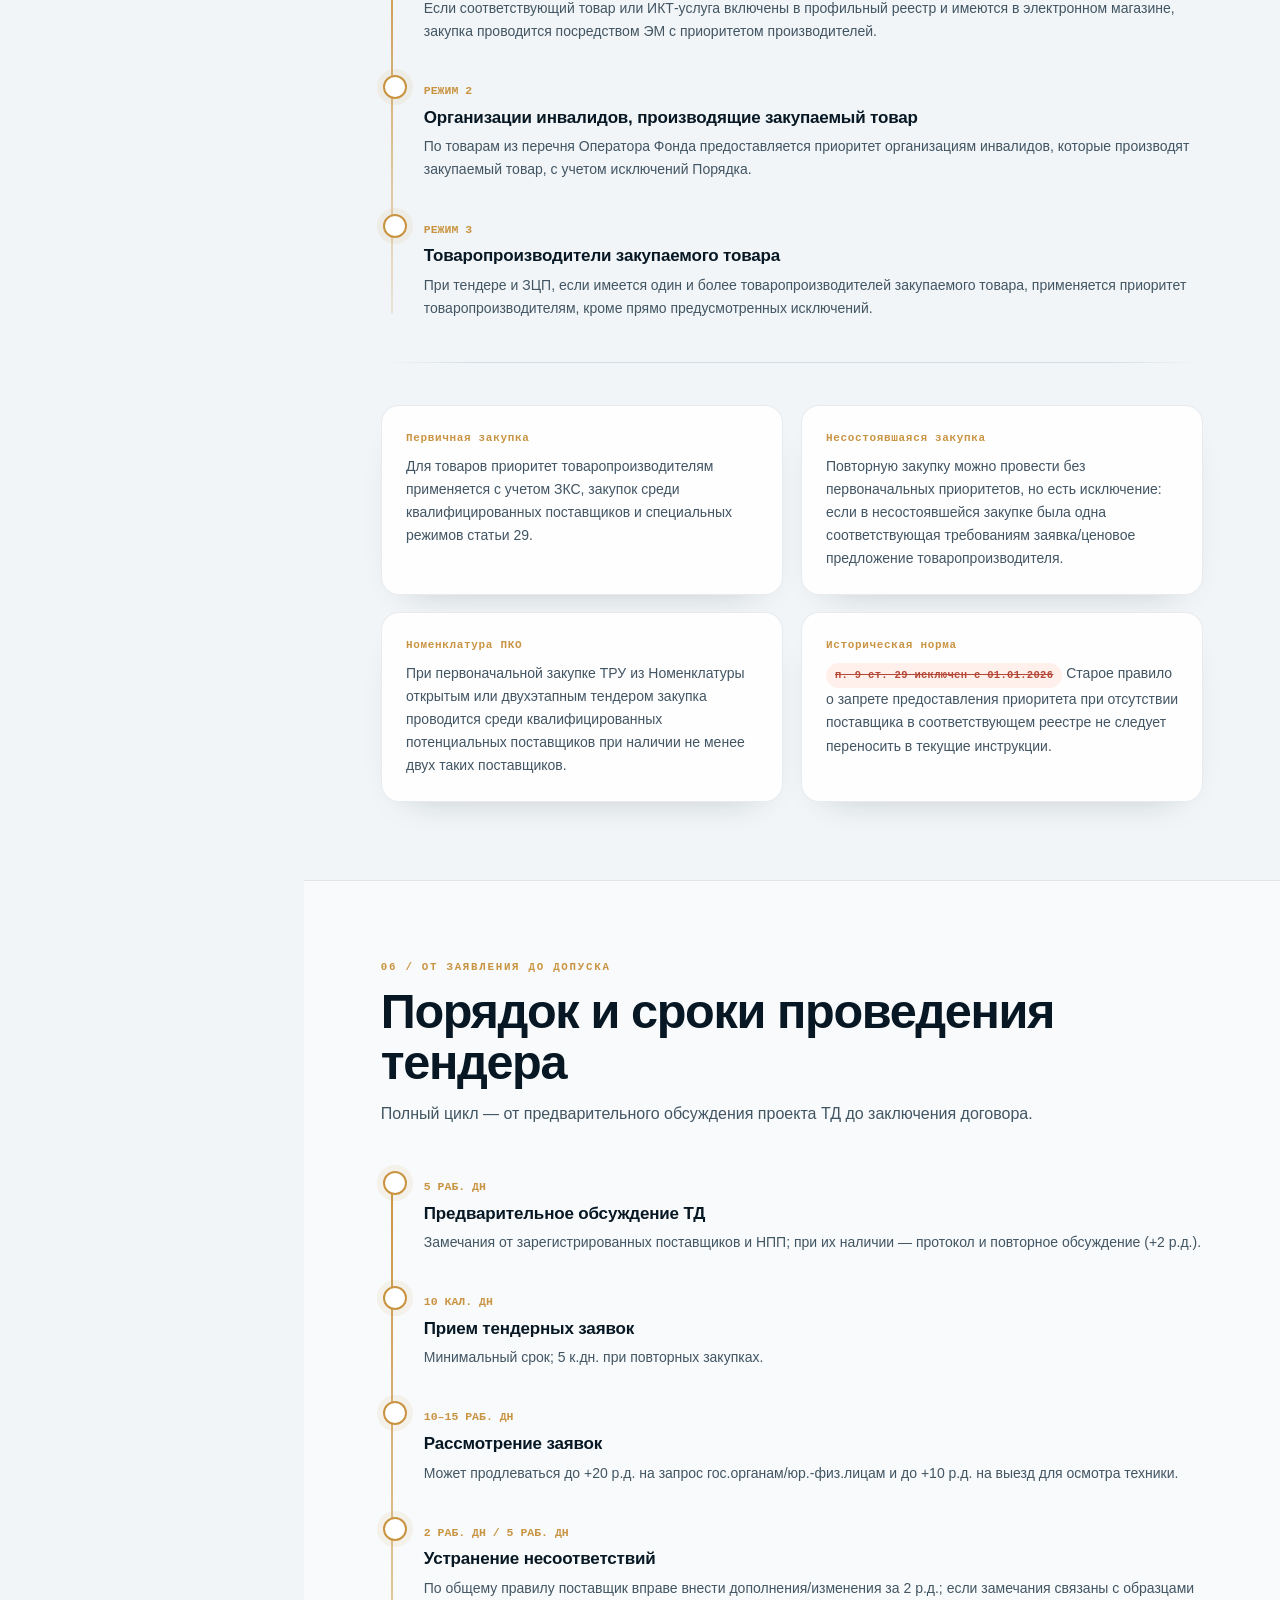
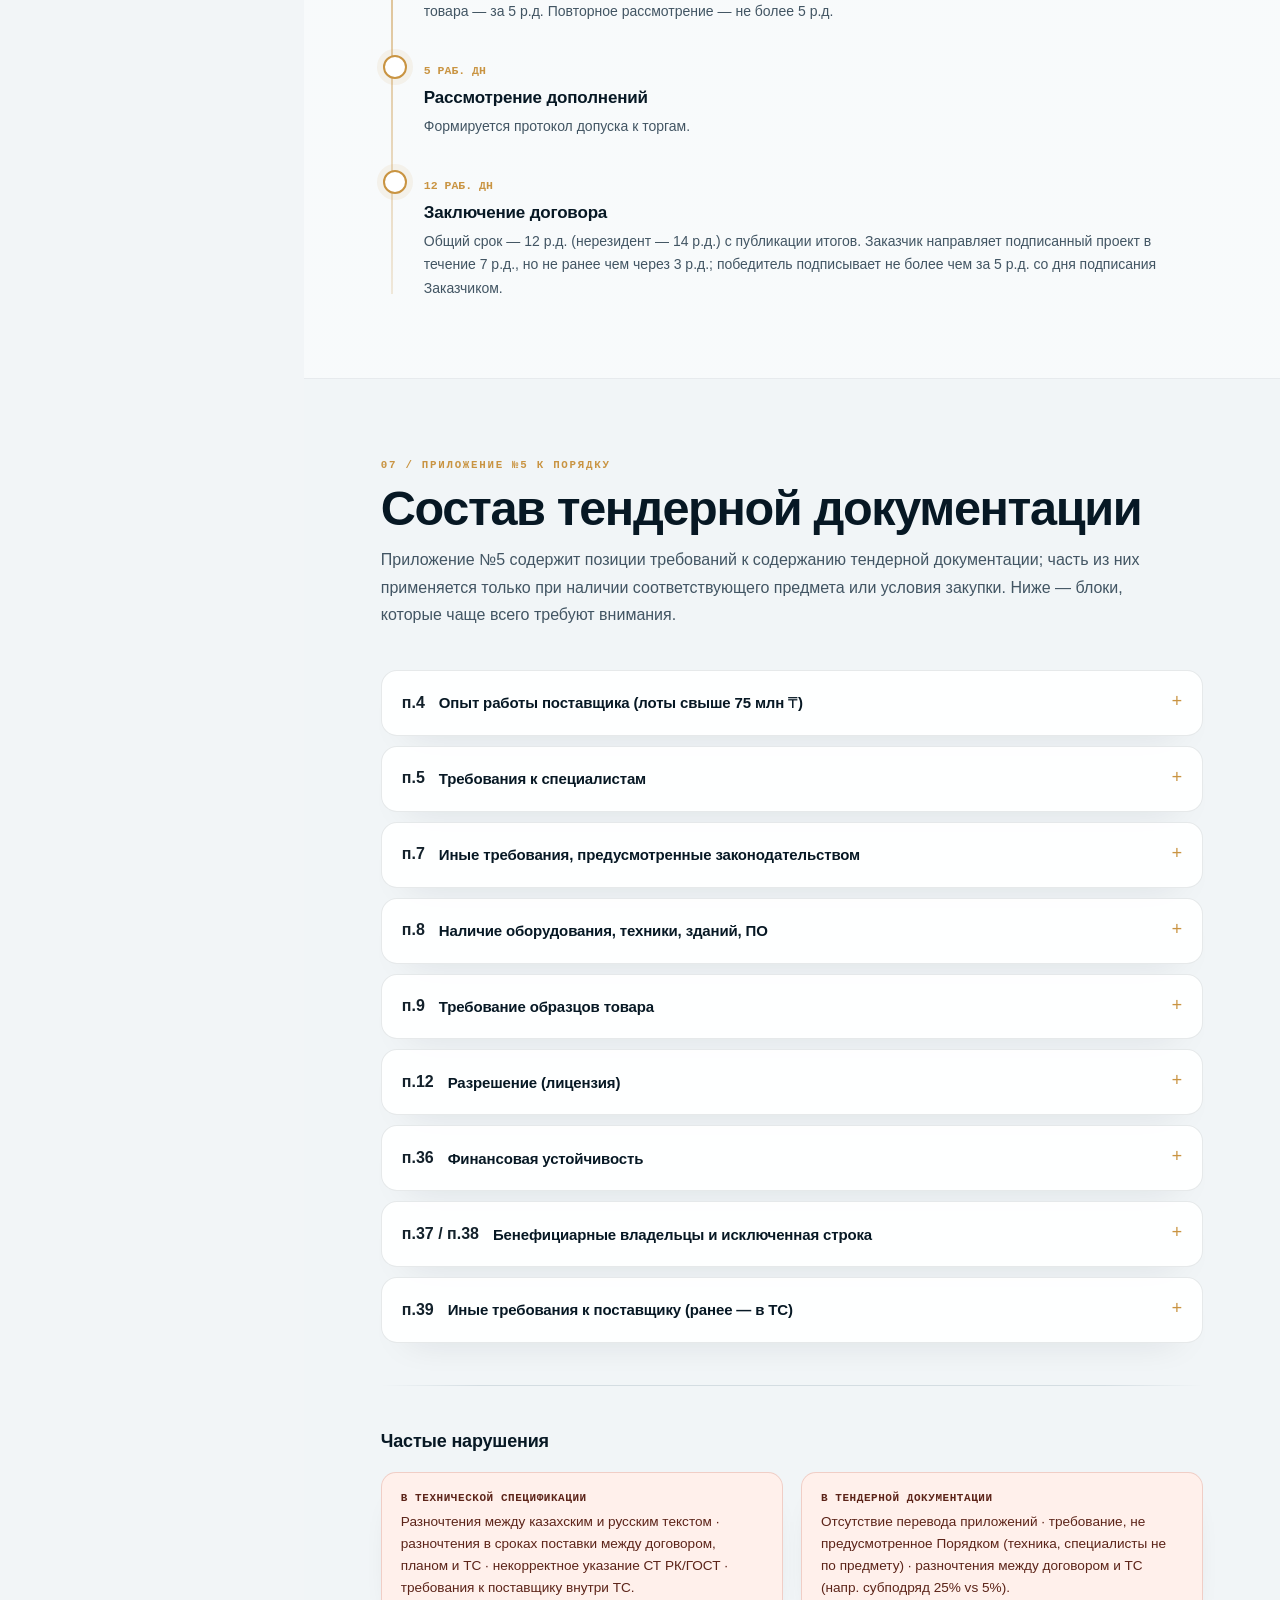
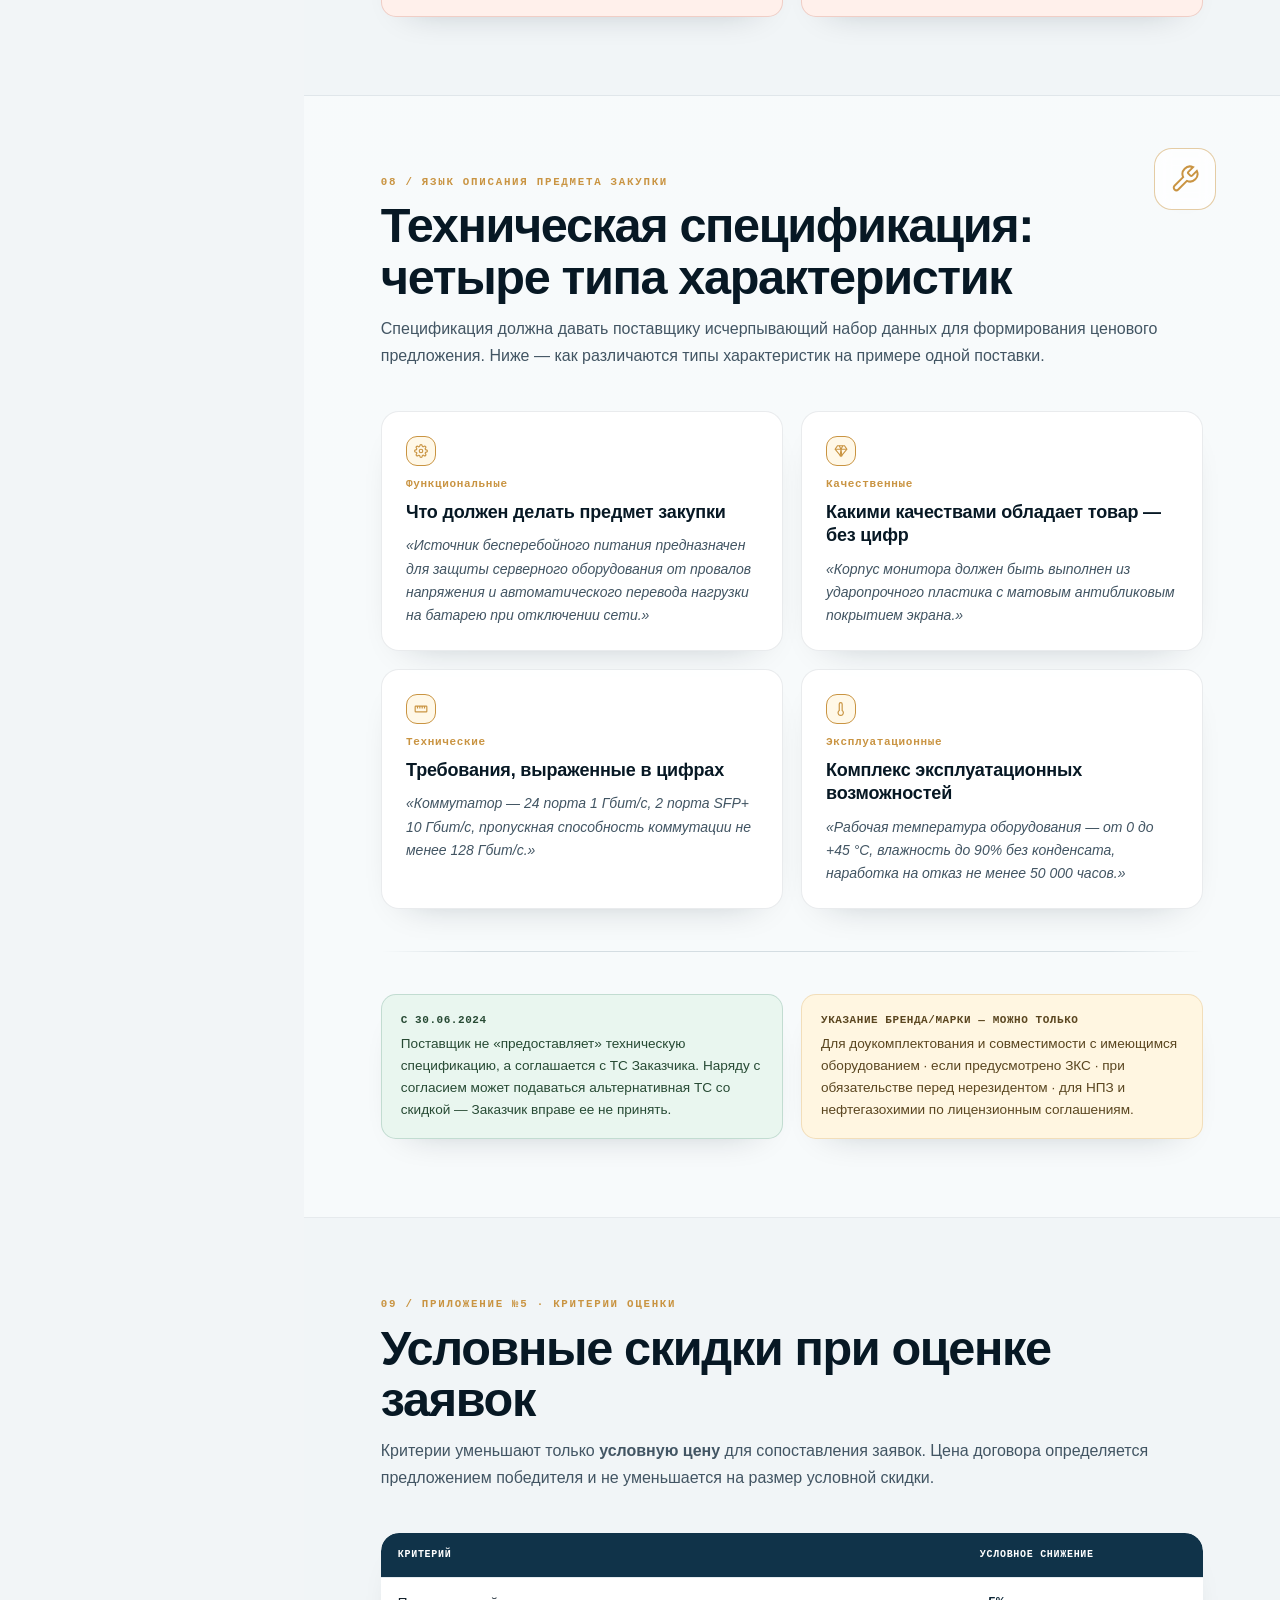
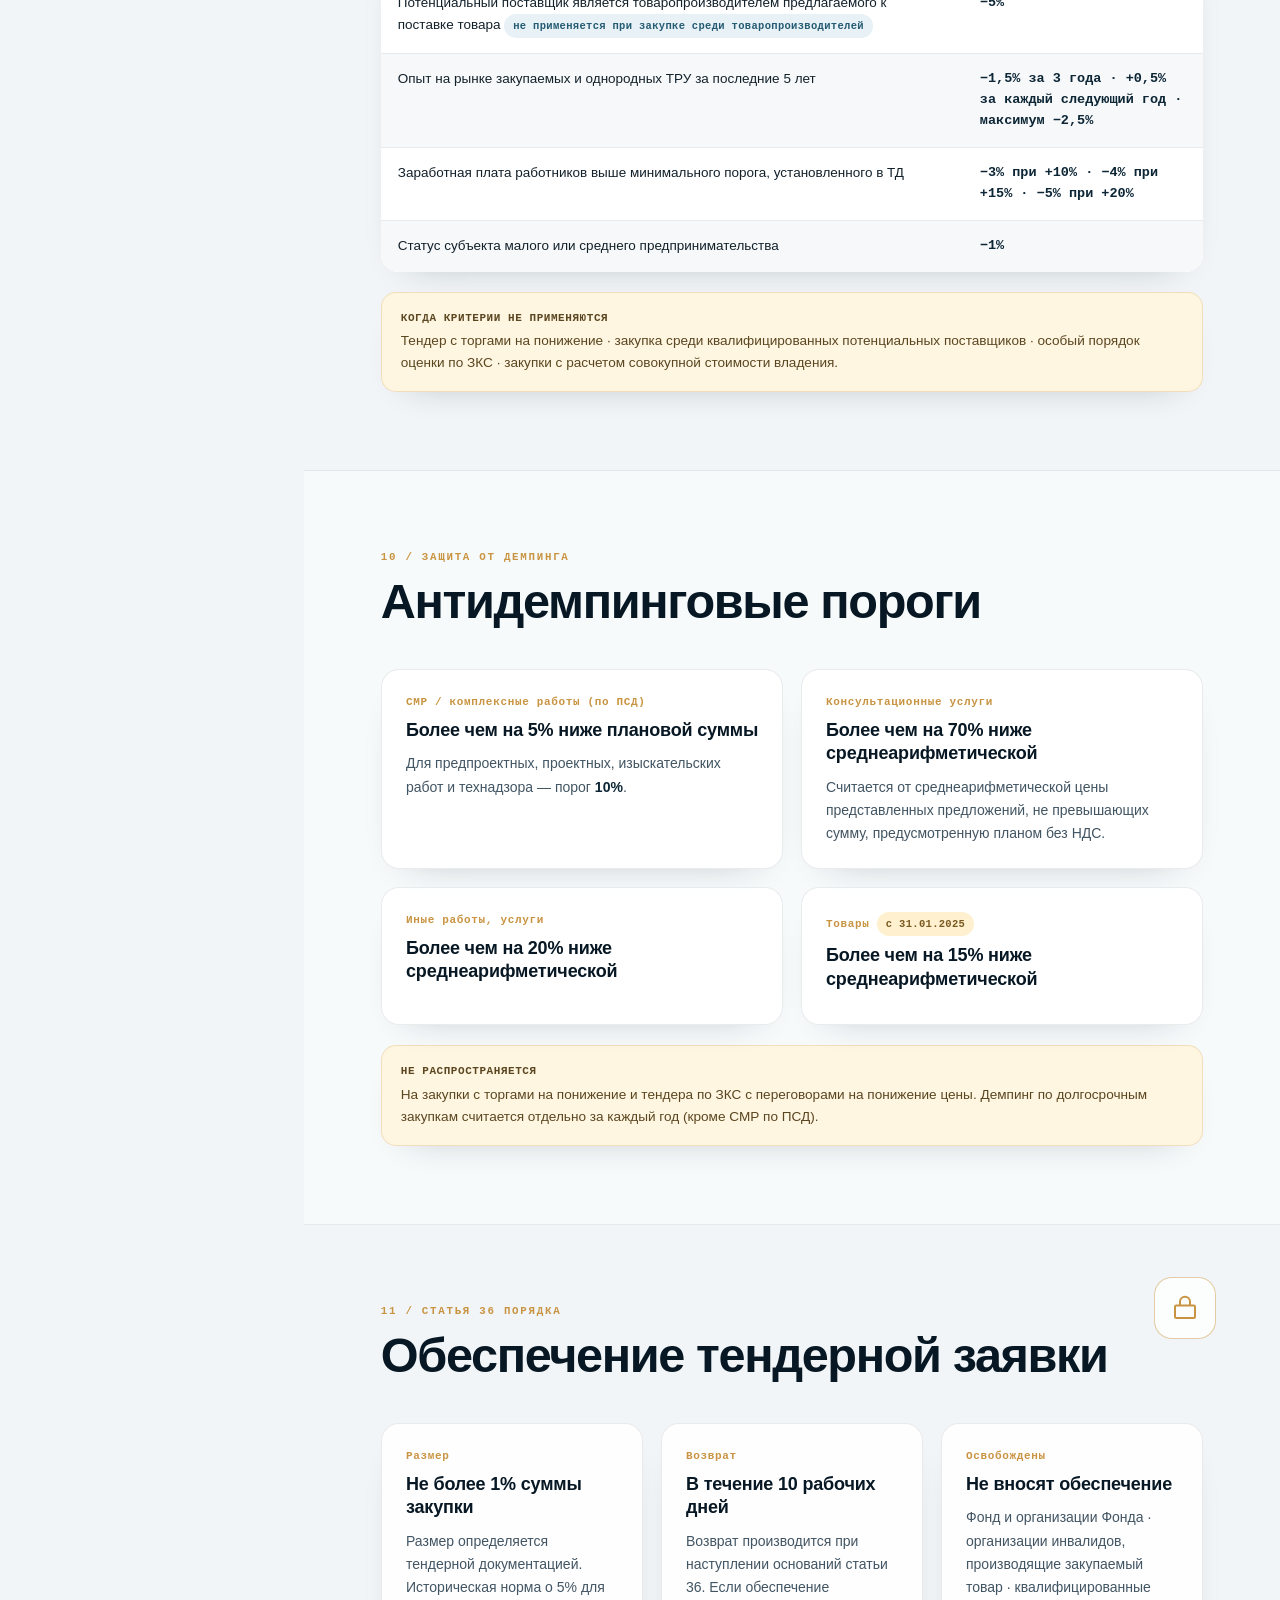
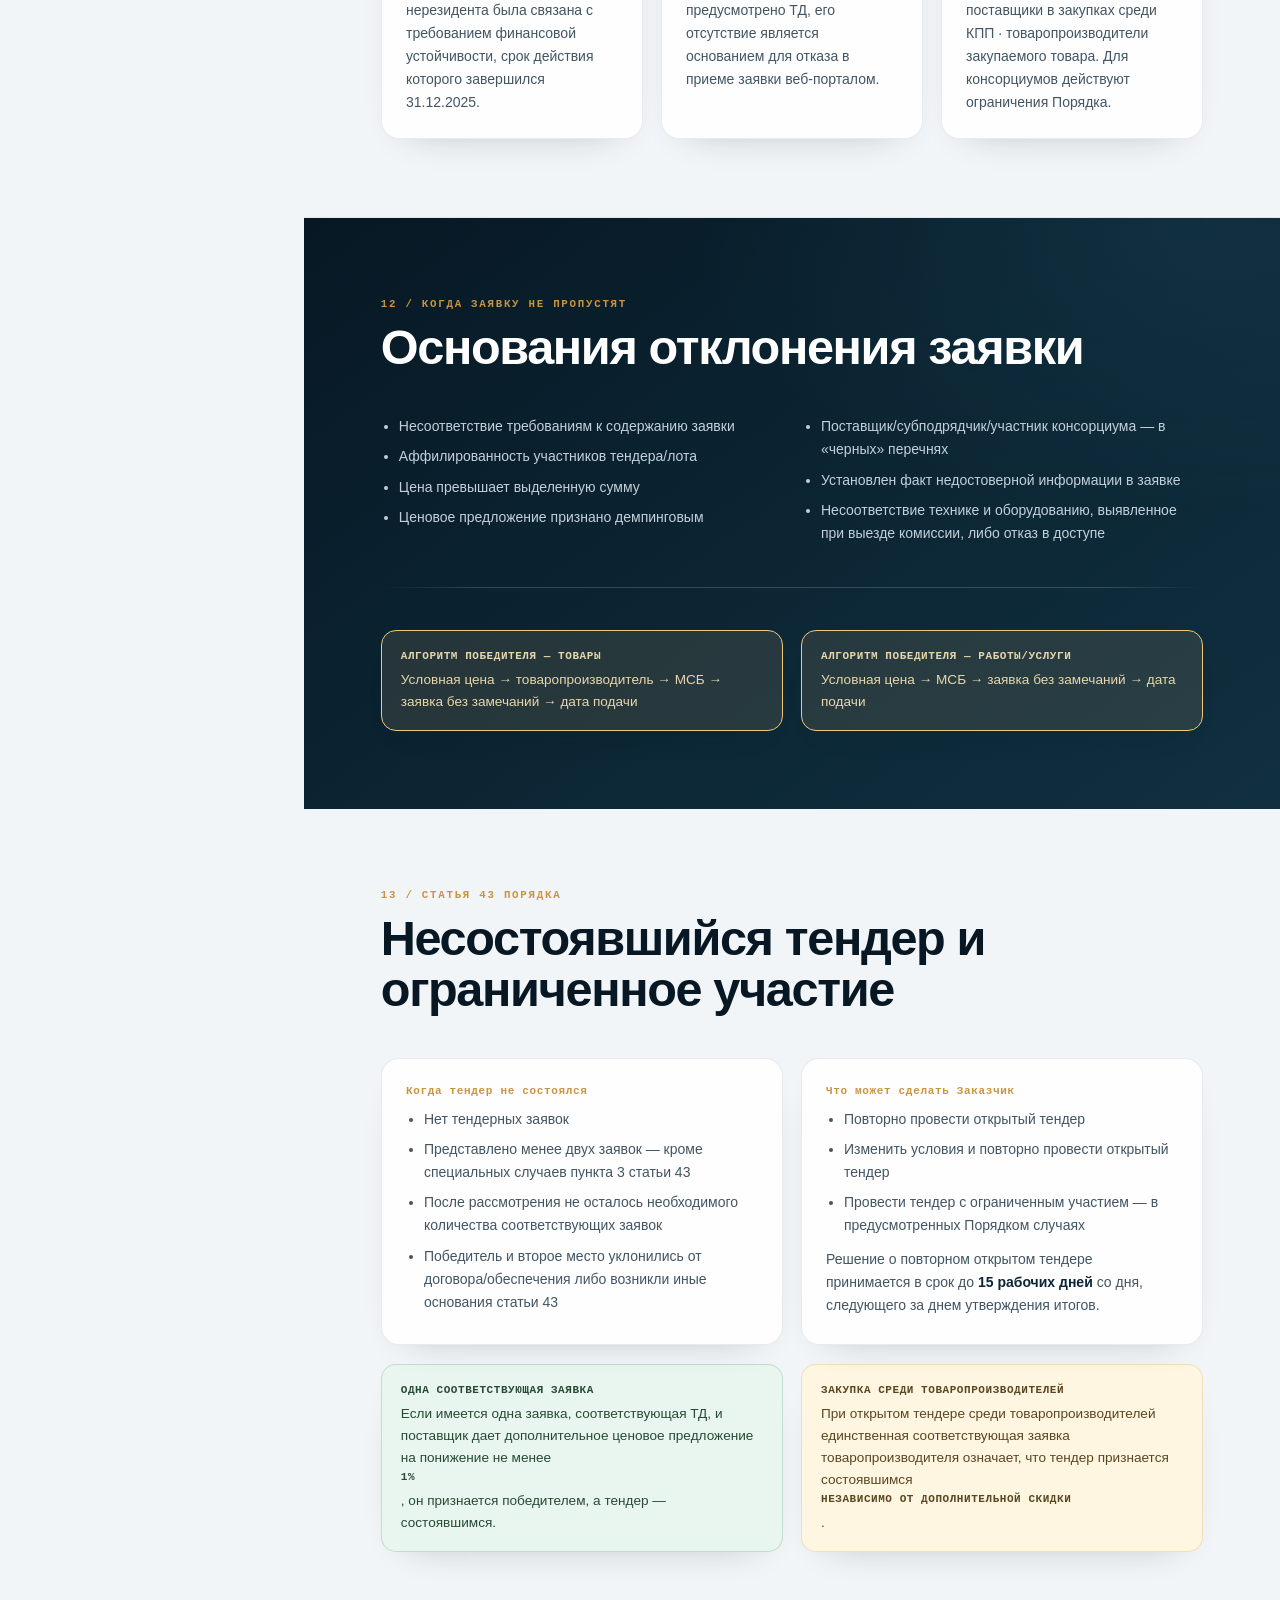
==== commit 7d171658: "Заставка: держится до ручного выключения + анимации по теме закупок Убран автоматический таймер закр" ====
--- a/index.html
+++ b/index.html
@@ -819,6 +819,57 @@
   .intro-rings span:nth-child(2){animation-delay:.75s;}
   .intro-rings span:nth-child(3){animation-delay:1.5s;}
   @keyframes introRing{0%{transform:scale(.35);opacity:.85;}100%{transform:scale(3.6);opacity:0;}}
+
+  /* orbiting procurement icons tight around the mark — ambient loop, never stops */
+  .intro-mark-wrap{position:relative;z-index:2;}
+  .intro-orbit{position:absolute;top:50%;left:50%;width:0;height:0;z-index:1;}
+  .intro-orbit-ring{
+    position:absolute;top:0;left:0;width:120px;height:120px;margin:-60px 0 0 -60px;opacity:0;
+    animation:orbitSpin 20s linear infinite, orbitFadeIn .8s ease 1.2s forwards;
+  }
+  @keyframes orbitSpin{from{transform:rotate(0deg);}to{transform:rotate(360deg);}}
+  @keyframes orbitFadeIn{to{opacity:.9;}}
+  .orbit-item{position:absolute;top:50%;left:50%;width:25px;height:25px;margin:-12.5px 0 0 -12.5px;}
+  .orbit-item i{
+    display:flex;align-items:center;justify-content:center;width:100%;height:100%;border-radius:50%;
+    background:rgba(9,20,30,.85);border:1px solid rgba(240,200,120,.38);color:#f0c878;
+    animation:orbitCounter 20s linear infinite;box-shadow:0 4px 12px rgba(0,0,0,.35);
+  }
+  .orbit-item i svg{width:12px;height:12px;}
+  @keyframes orbitCounter{from{transform:rotate(0deg);}to{transform:rotate(-360deg);}}
+  .orbit-item:nth-child(1){transform:rotate(0deg) translate(60px) rotate(0deg);}
+  .orbit-item:nth-child(2){transform:rotate(72deg) translate(60px) rotate(-72deg);}
+  .orbit-item:nth-child(3){transform:rotate(144deg) translate(60px) rotate(-144deg);}
+  .orbit-item:nth-child(4){transform:rotate(216deg) translate(60px) rotate(-216deg);}
+  .orbit-item:nth-child(5){transform:rotate(288deg) translate(60px) rotate(-288deg);}
+  @media (max-width:600px){
+    .intro-orbit-ring{width:100px;height:100px;margin:-50px 0 0 -50px;}
+    .orbit-item{width:21px;height:21px;margin:-10.5px 0 0 -10.5px;}
+    .orbit-item i svg{width:10px;height:10px;}
+    .orbit-item:nth-child(1){transform:rotate(0deg) translate(50px) rotate(0deg);}
+    .orbit-item:nth-child(2){transform:rotate(72deg) translate(50px) rotate(-72deg);}
+    .orbit-item:nth-child(3){transform:rotate(144deg) translate(50px) rotate(-144deg);}
+    .orbit-item:nth-child(4){transform:rotate(216deg) translate(50px) rotate(-216deg);}
+    .orbit-item:nth-child(5){transform:rotate(288deg) translate(50px) rotate(-288deg);}
+  }
+
+  /* animated procurement pipeline — ambient "waiting" loop, replaces the old one-shot progress bar */
+  .intro-pipeline{position:relative;z-index:2;width:100%;max-width:560px;margin-top:16px;opacity:0;animation:introUp .6s ease 1.65s both;}
+  .intro-pipeline-track{position:relative;height:2px;background:rgba(255,255,255,.12);border-radius:2px;overflow:hidden;}
+  .intro-pipeline-glow{position:absolute;top:-5px;left:-30%;width:22%;height:12px;
+    background:radial-gradient(closest-side,rgba(240,200,120,.9),rgba(240,200,120,0) 72%);
+    filter:blur(1px);animation:pipelineTravel 4.2s cubic-bezier(.45,0,.55,1) infinite;}
+  @keyframes pipelineTravel{0%{left:-14%;}100%{left:100%;}}
+  .intro-pipeline-nodes{position:absolute;top:0;left:0;width:100%;height:2px;display:flex;justify-content:space-between;}
+  .intro-pipeline-nodes span{width:7px;height:7px;margin-top:-2.5px;border-radius:50%;background:rgba(240,200,120,.4);animation:pipelinePulse 4.2s ease infinite;}
+  .intro-pipeline-nodes span:nth-child(1){animation-delay:0s;}
+  .intro-pipeline-nodes span:nth-child(2){animation-delay:.8s;}
+  .intro-pipeline-nodes span:nth-child(3){animation-delay:1.6s;}
+  .intro-pipeline-nodes span:nth-child(4){animation-delay:2.4s;}
+  .intro-pipeline-nodes span:nth-child(5){animation-delay:3.2s;}
+  @keyframes pipelinePulse{0%,85%,100%{background:rgba(240,200,120,.4);box-shadow:none;transform:scale(1);}10%{background:#ffe2a6;box-shadow:0 0 12px 3px rgba(240,200,120,.7);transform:scale(1.5);}}
+  .intro-pipeline-labels{display:flex;justify-content:space-between;margin-top:10px;font-family:SFMono-Regular,Consolas,'Liberation Mono',Menlo,monospace;font-size:9.5px;letter-spacing:.03em;color:#7d93a3;text-transform:uppercase;}
+  @media (max-width:600px){ .intro-pipeline-labels{font-size:8px;} }
   .intro-mark{
     position:relative;z-index:2;width:62px;height:62px;border-radius:16px;
     background:linear-gradient(145deg,rgba(240,200,120,.2),rgba(255,255,255,.04));
@@ -855,8 +906,6 @@
     35%{opacity:1;transform:translateY(0);color:#ffe2a6;border-color:rgba(240,200,120,.65);background:rgba(240,200,120,.12);}
     100%{opacity:1;transform:translateY(0);color:#8ea0af;border-color:rgba(240,200,120,.14);background:rgba(255,255,255,.045);}
   }
-  .intro-bar{position:relative;z-index:2;width:210px;height:3px;background:rgba(255,255,255,.09);border-radius:2px;overflow:hidden;margin-top:14px;opacity:0;animation:introUp .5s ease .6s both;}
-  .intro-bar-fill{height:100%;width:0%;background:linear-gradient(90deg,#c99442,#f0c878);}
   .intro-skip{
     position:absolute;bottom:26px;right:26px;z-index:3;background:none;border:1px solid rgba(240,200,120,.4);
     color:#cbd9e1;font-family:SFMono-Regular,Consolas,'Liberation Mono',Menlo,monospace;font-size:11px;
@@ -865,7 +914,8 @@
   .intro-skip:hover{background:rgba(240,200,120,.14);}
   @media (max-width:600px){ .intro-agenda{ max-width:320px; } .intro-item{ font-size:10px; padding:5px 10px; } }
   @media (prefers-reduced-motion: reduce){
-    #introOverlay,.intro-mark,.intro-title,.intro-sub,.intro-item,.intro-bar,.intro-skip,.intro-rings span{animation:none !important;opacity:1 !important;transform:none !important;}
+    #introOverlay,.intro-mark,.intro-title,.intro-sub,.intro-item,.intro-skip,.intro-rings span,
+    .intro-orbit-ring,.orbit-item i,.intro-pipeline,.intro-pipeline-glow,.intro-pipeline-nodes span{animation:none !important;opacity:1 !important;transform:none !important;}
   }
 </style>
 </head>
@@ -873,7 +923,18 @@
 
 <div id="introOverlay" role="dialog" aria-label="Загрузка портала">
   <div class="intro-rings"><span></span><span></span><span></span></div>
-  <div class="intro-mark">SK</div>
+  <div class="intro-mark-wrap">
+    <div class="intro-orbit">
+      <div class="intro-orbit-ring">
+        <div class="orbit-item"><i title="Тендерная документация"><svg width="15" height="15" viewBox="0 0 24 24" fill="none" stroke="currentColor" stroke-width="1.8" stroke-linecap="round" stroke-linejoin="round"><path d="M6 2h9l5 5v15H6z"/><path d="M15 2v5h5M9 13h6M9 17h6"/></svg></i></div>
+        <div class="orbit-item"><i title="Оценка заявок"><svg width="15" height="15" viewBox="0 0 24 24" fill="none" stroke="currentColor" stroke-width="1.8" stroke-linecap="round" stroke-linejoin="round"><path d="M12 3v18M5 7l-3 6a4 4 0 0 0 8 0zM19 7l-3 6a4 4 0 0 0 8 0z"/><path d="M5 7h14"/></svg></i></div>
+        <div class="orbit-item"><i title="Цена, МРП"><svg width="15" height="15" viewBox="0 0 24 24" fill="none" stroke="currentColor" stroke-width="1.8" stroke-linecap="round" stroke-linejoin="round"><path d="M20.6 13.4L11 3.8A2 2 0 0 0 9.6 3H4a1 1 0 0 0-1 1v5.6a2 2 0 0 0 .6 1.4l9.6 9.6a2 2 0 0 0 2.8 0l5.6-5.6a2 2 0 0 0 0-2.8z"/><circle cx="7.5" cy="7.5" r="1.4"/></svg></i></div>
+        <div class="orbit-item"><i title="Договор"><svg width="15" height="15" viewBox="0 0 24 24" fill="none" stroke="currentColor" stroke-width="1.8" stroke-linecap="round" stroke-linejoin="round"><circle cx="12" cy="12" r="9"/><path d="M8 12.5l2.5 2.5L16 9.5"/></svg></i></div>
+        <div class="orbit-item"><i title="Поставка"><svg width="15" height="15" viewBox="0 0 24 24" fill="none" stroke="currentColor" stroke-width="1.8" stroke-linecap="round" stroke-linejoin="round"><rect x="1" y="7" width="14" height="9" rx="1"/><path d="M15 10h4l3 3v3h-7z"/><circle cx="5.5" cy="18.5" r="1.4"/><circle cx="18" cy="18.5" r="1.4"/></svg></i></div>
+      </div>
+    </div>
+    <div class="intro-mark">SK</div>
+  </div>
   <div class="intro-title">Порядок осуществления закупок</div>
   <div class="intro-sub">Обучающий семинар · ТОО «Самрук-Казына Контракт» · ИСЭЗ</div>
   <div class="intro-agenda">
@@ -886,7 +947,13 @@
     <span class="intro-item">07 · Договор и поставщики</span>
     <span class="intro-item">08 · Изменения 2026</span>
   </div>
-  <div class="intro-bar"><div class="intro-bar-fill" id="introBarFill"></div></div>
+  <div class="intro-pipeline">
+    <div class="intro-pipeline-track">
+      <div class="intro-pipeline-glow"></div>
+      <div class="intro-pipeline-nodes"><span></span><span></span><span></span><span></span><span></span></div>
+    </div>
+    <div class="intro-pipeline-labels"><span>Потребность</span><span>План</span><span>Тендер</span><span>Договор</span><span>Поставка</span></div>
+  </div>
   <button type="button" class="intro-skip" id="introSkip">Пропустить →</button>
 </div>
 <script>
@@ -911,12 +978,11 @@
     if(!current) return;
     var el = current;
     current = null;
-    clearTimeout(el._timer);
-    clearTimeout(el._failsafe);
     if(el._esc) document.removeEventListener('keydown', el._esc);
     el.classList.add('leaving');
     unlock();
     notify(false);
+    try{ sessionStorage.setItem('skIntroShown', '1'); }catch(e){}
     setTimeout(function(){ if(el.parentNode) el.parentNode.removeChild(el); }, 800);
   }
 
@@ -939,34 +1005,14 @@
     notify(true);
     lock();
 
-    var DURATION = 2500;
-    var bar = overlay.querySelector('.intro-bar-fill');
-    if(bar){
-      bar.style.width = '0%';
-      bar.style.transition = 'width ' + DURATION + 'ms linear';
-      requestAnimationFrame(function(){ requestAnimationFrame(function(){ bar.style.width = '100%'; }); });
-    }
-
-    var finished = false;
-    function finish(){
-      if(finished) return;
-      finished = true;
-      try{ sessionStorage.setItem('skIntroShown', '1'); }catch(e){}
-      hide();
-    }
-    overlay._timer = setTimeout(finish, DURATION + 250);
-    // Per-instance failsafe: this overlay can never outlive 4.5s no matter what.
-    overlay._failsafe = setTimeout(function(){
-      if(overlay.parentNode) overlay.parentNode.removeChild(overlay);
-      unlock();
-      if(current === overlay){ current = null; notify(false); }
-    }, 4500);
-
-    overlay.addEventListener('click', finish);
+    // The procurement pipeline strip and orbiting icons animate purely via CSS
+    // (infinite loops) — no JS timers. The portal now stays open until it is
+    // explicitly dismissed: click anywhere / skip button / Esc / toggle button.
+    overlay.addEventListener('click', hide);
     var skipBtn = overlay.querySelector('.intro-skip');
-    if(skipBtn) skipBtn.addEventListener('click', function(e){ e.stopPropagation(); finish(); });
-
-    overlay._esc = function(e){ if(e.key === 'Escape') finish(); };
+    if(skipBtn) skipBtn.addEventListener('click', function(e){ e.stopPropagation(); hide(); });
+
+    overlay._esc = function(e){ if(e.key === 'Escape') hide(); };
     document.addEventListener('keydown', overlay._esc);
   }
 
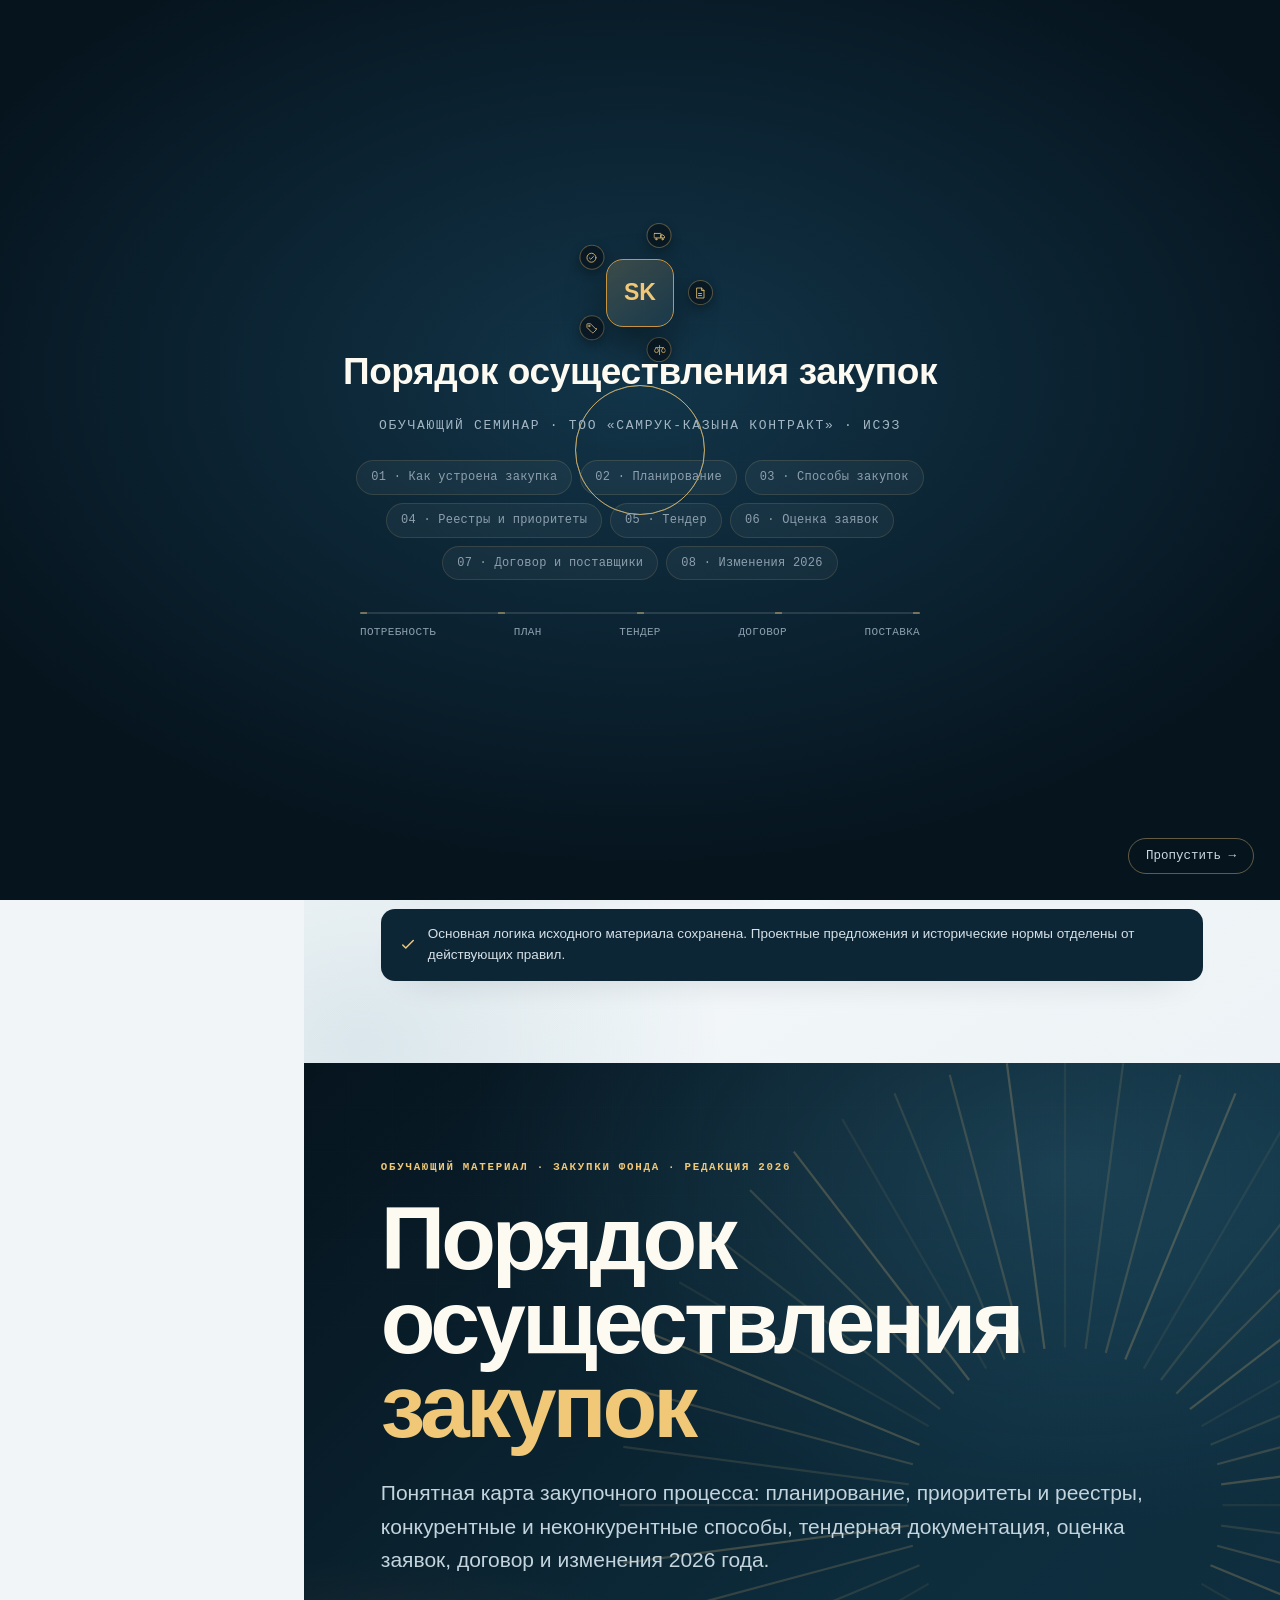
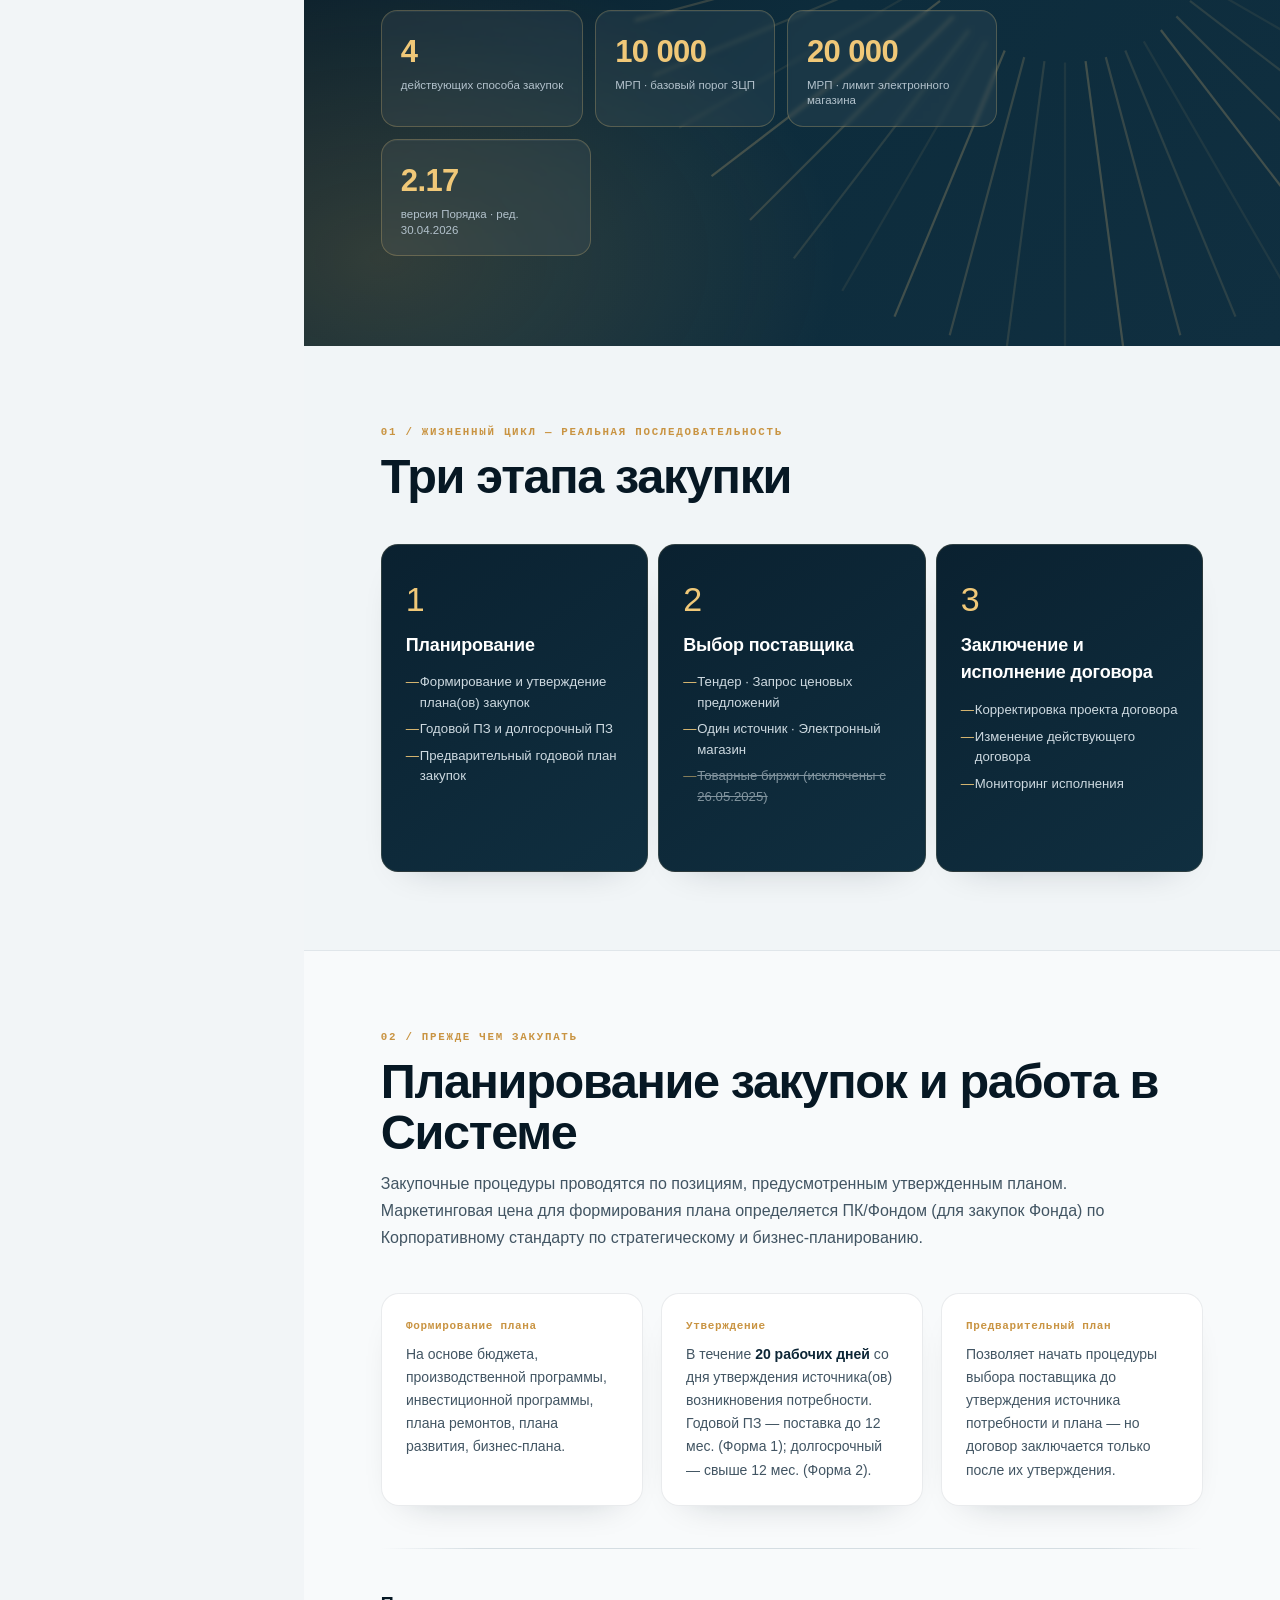
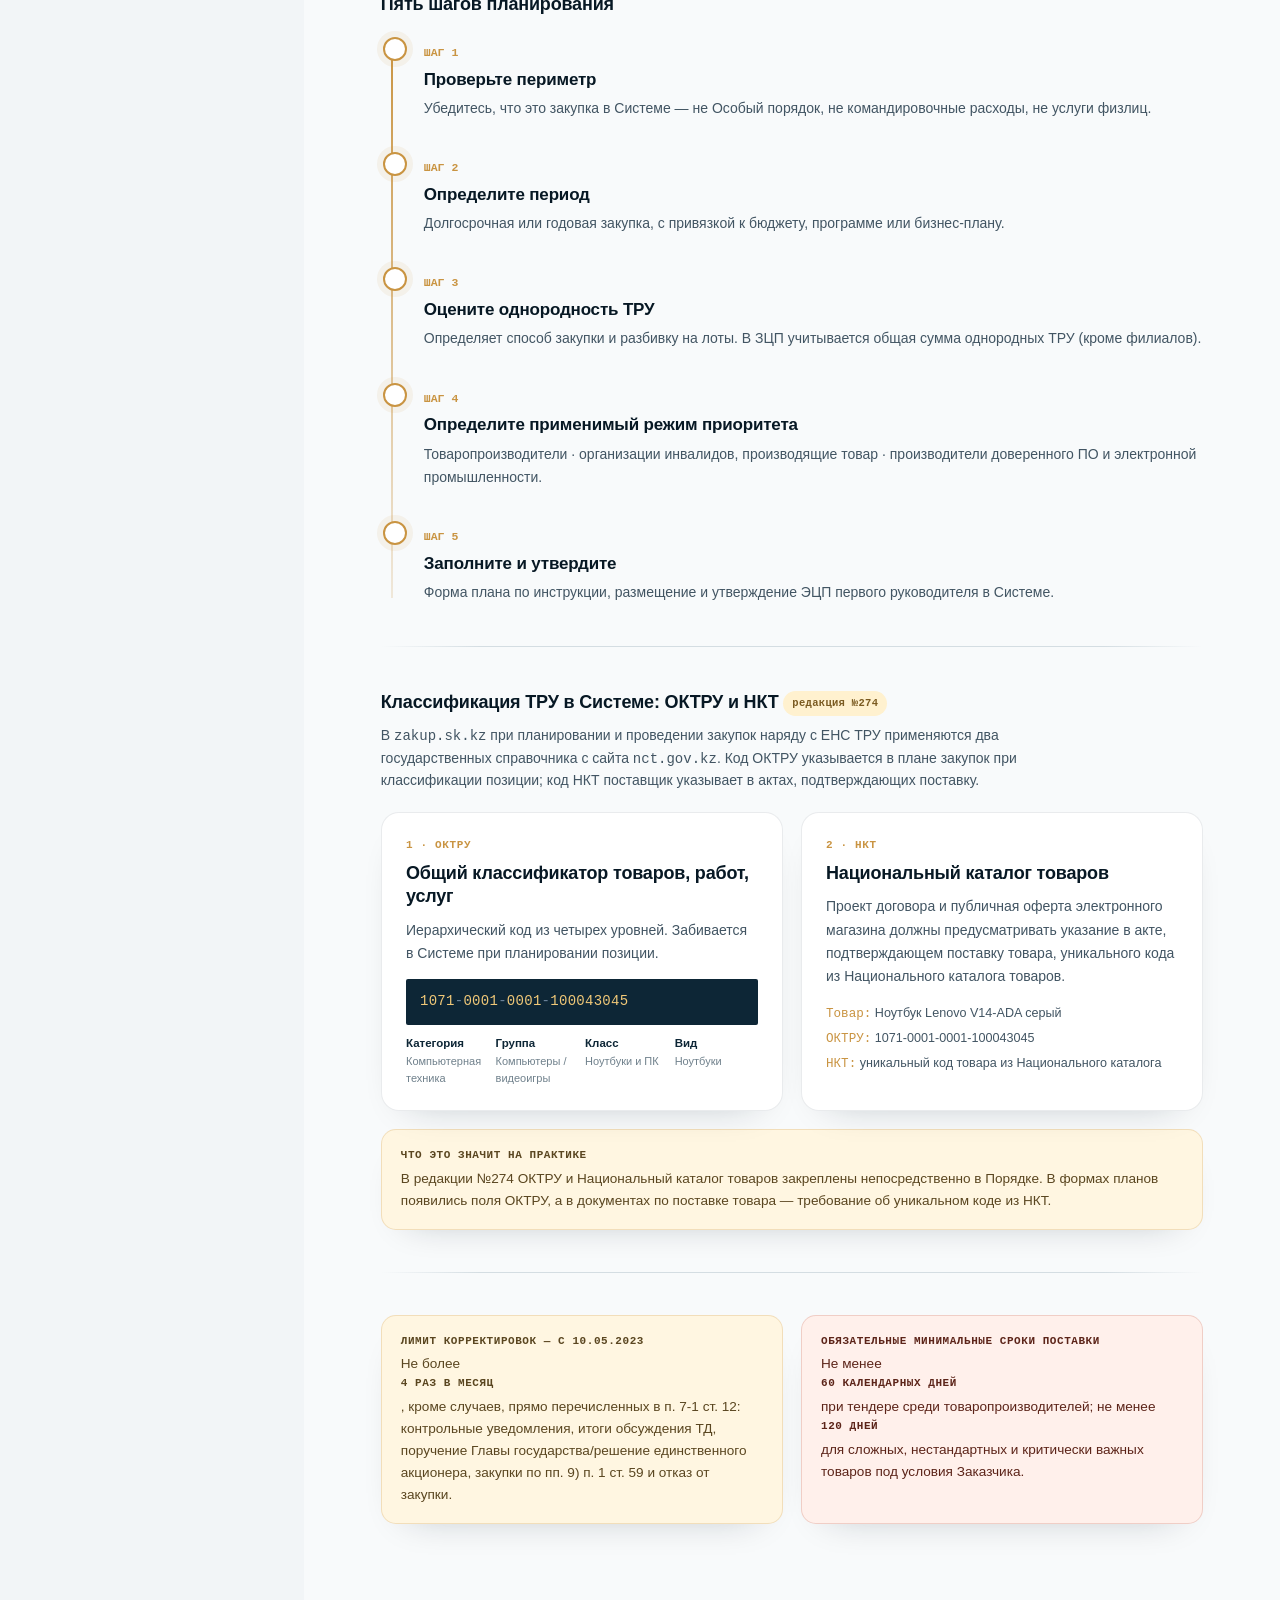
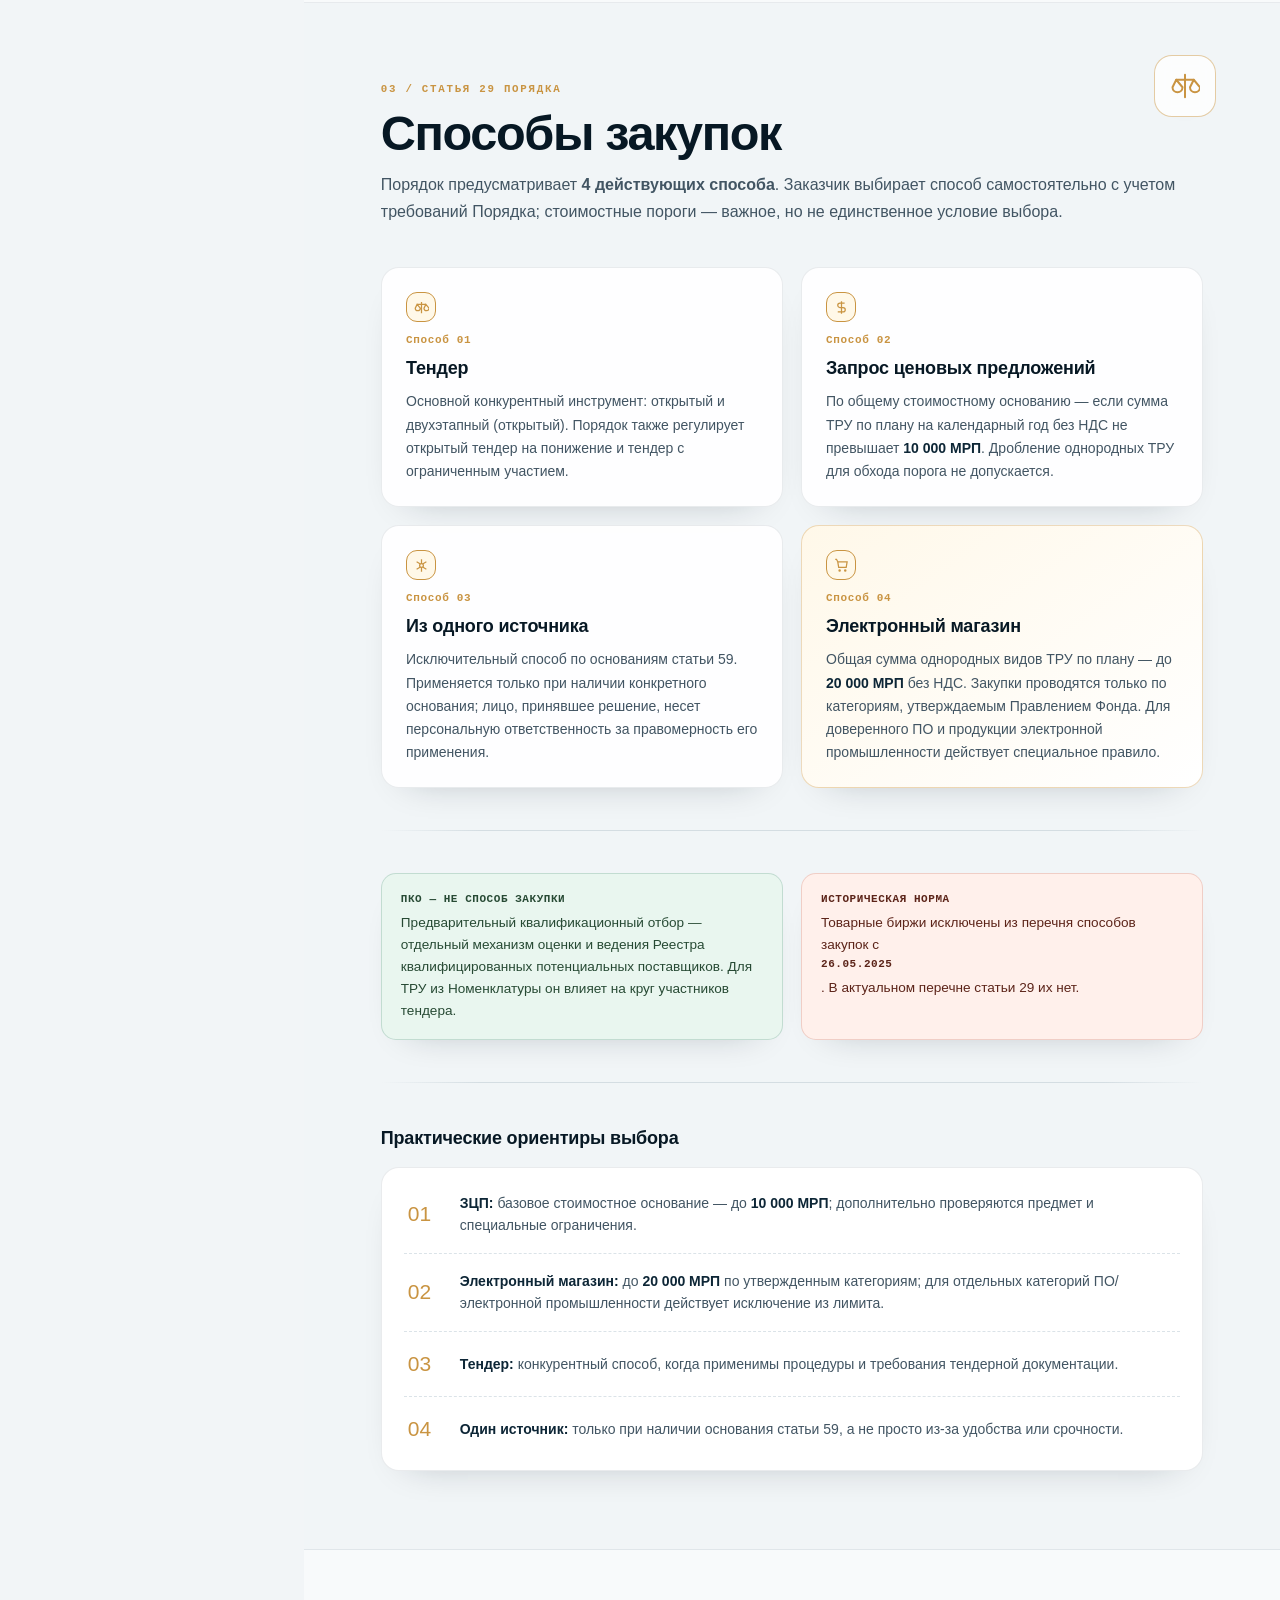
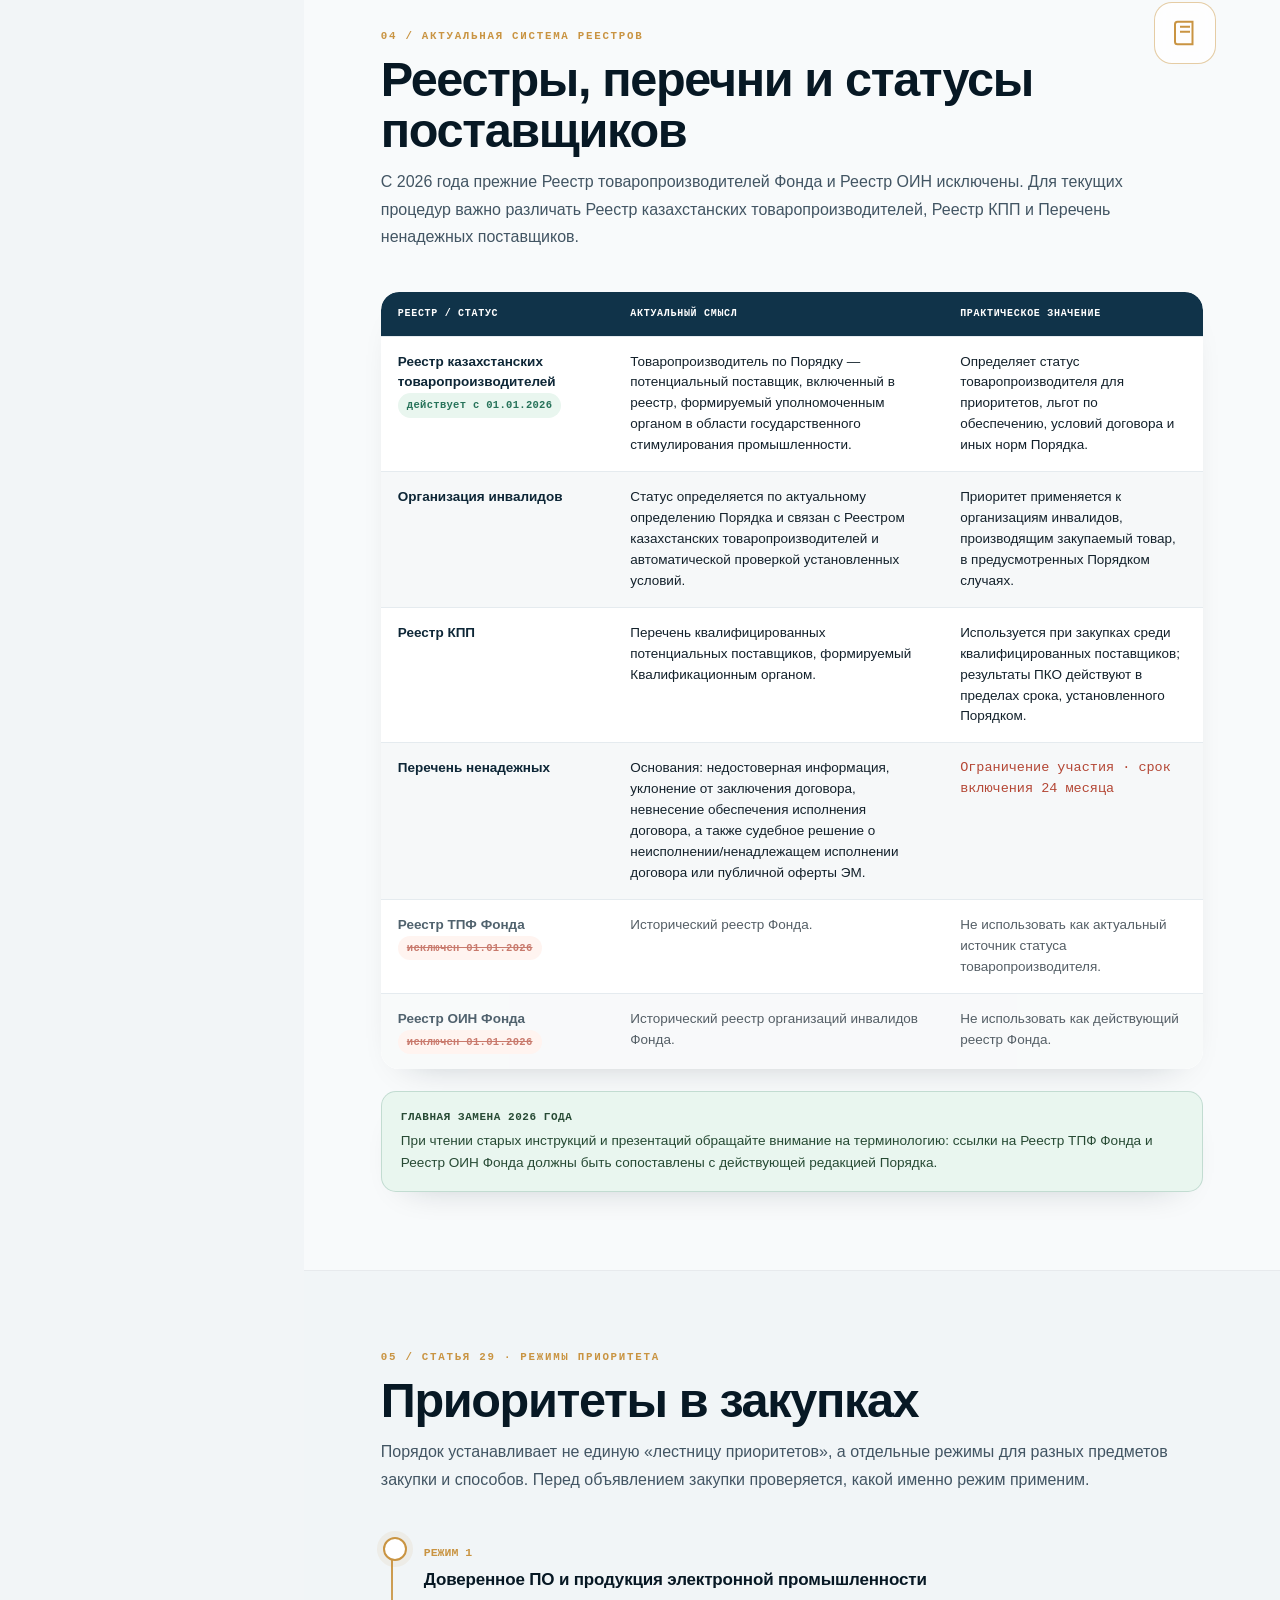
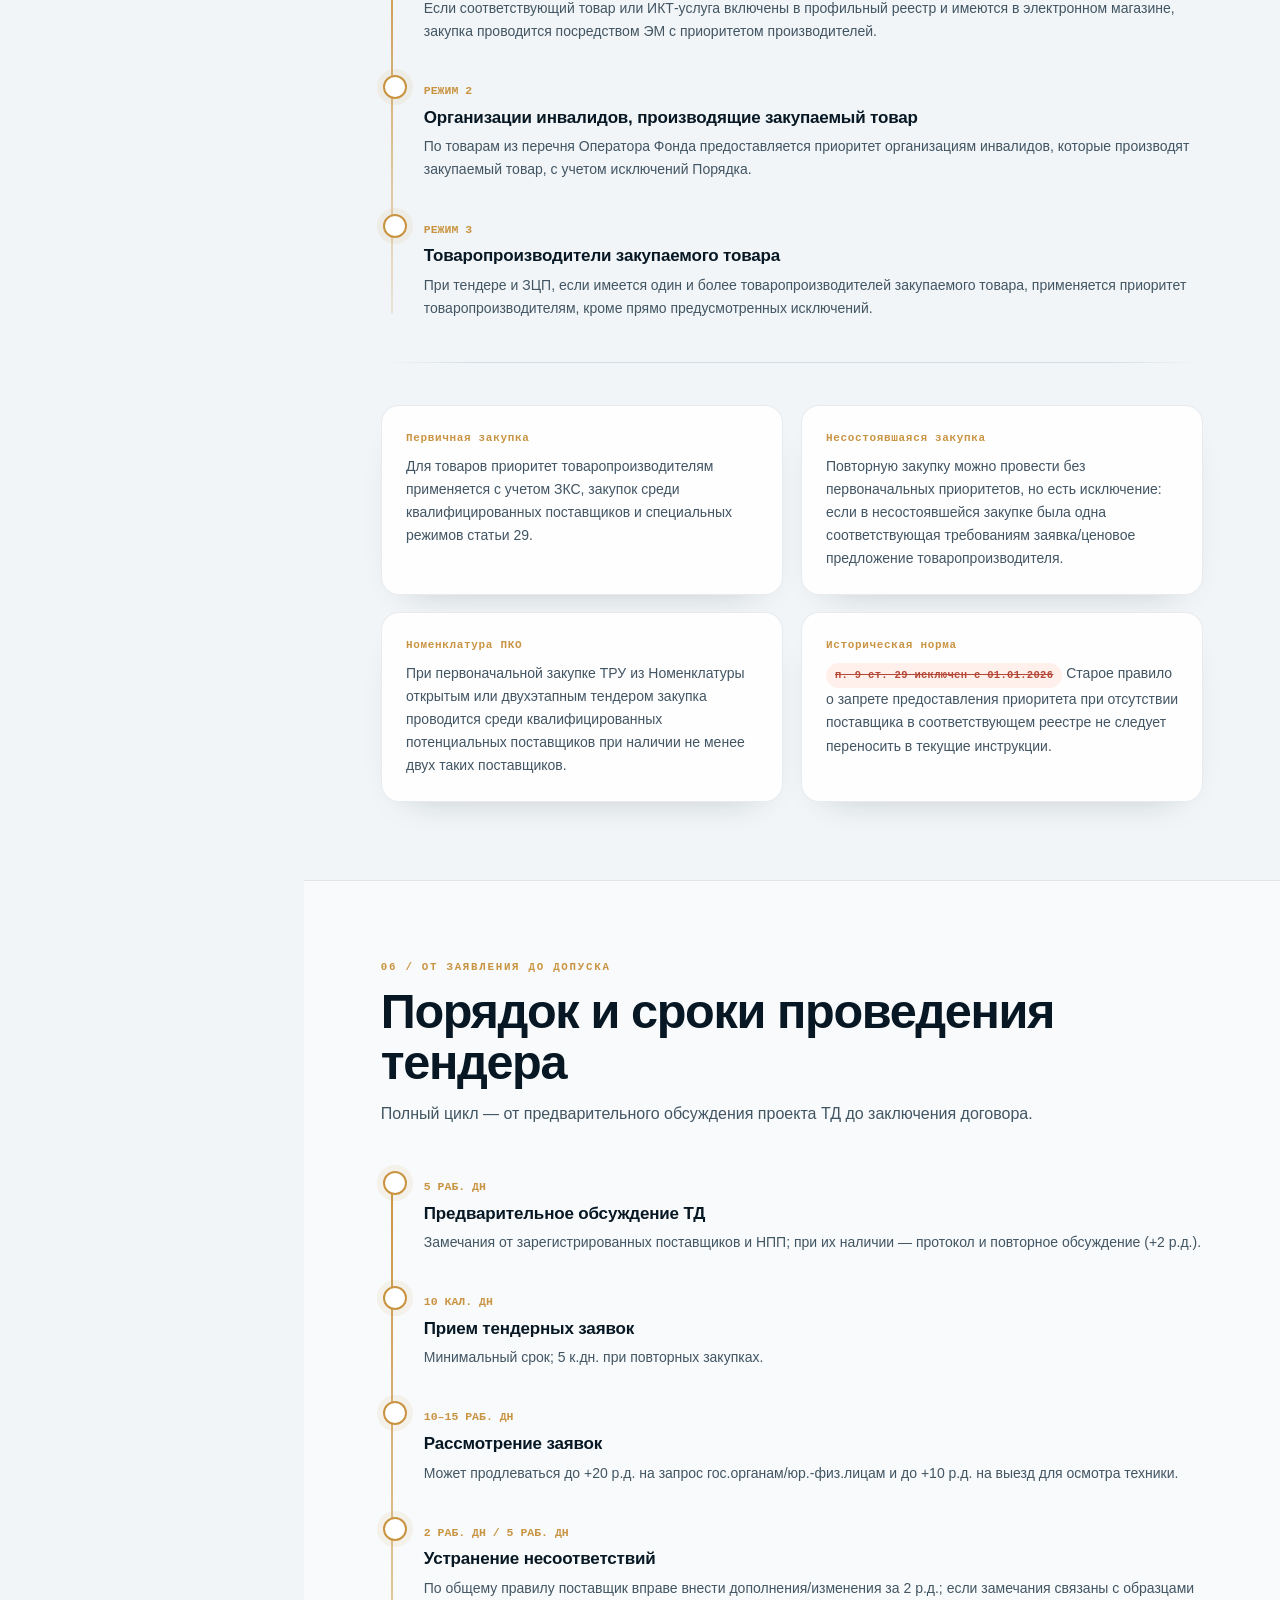
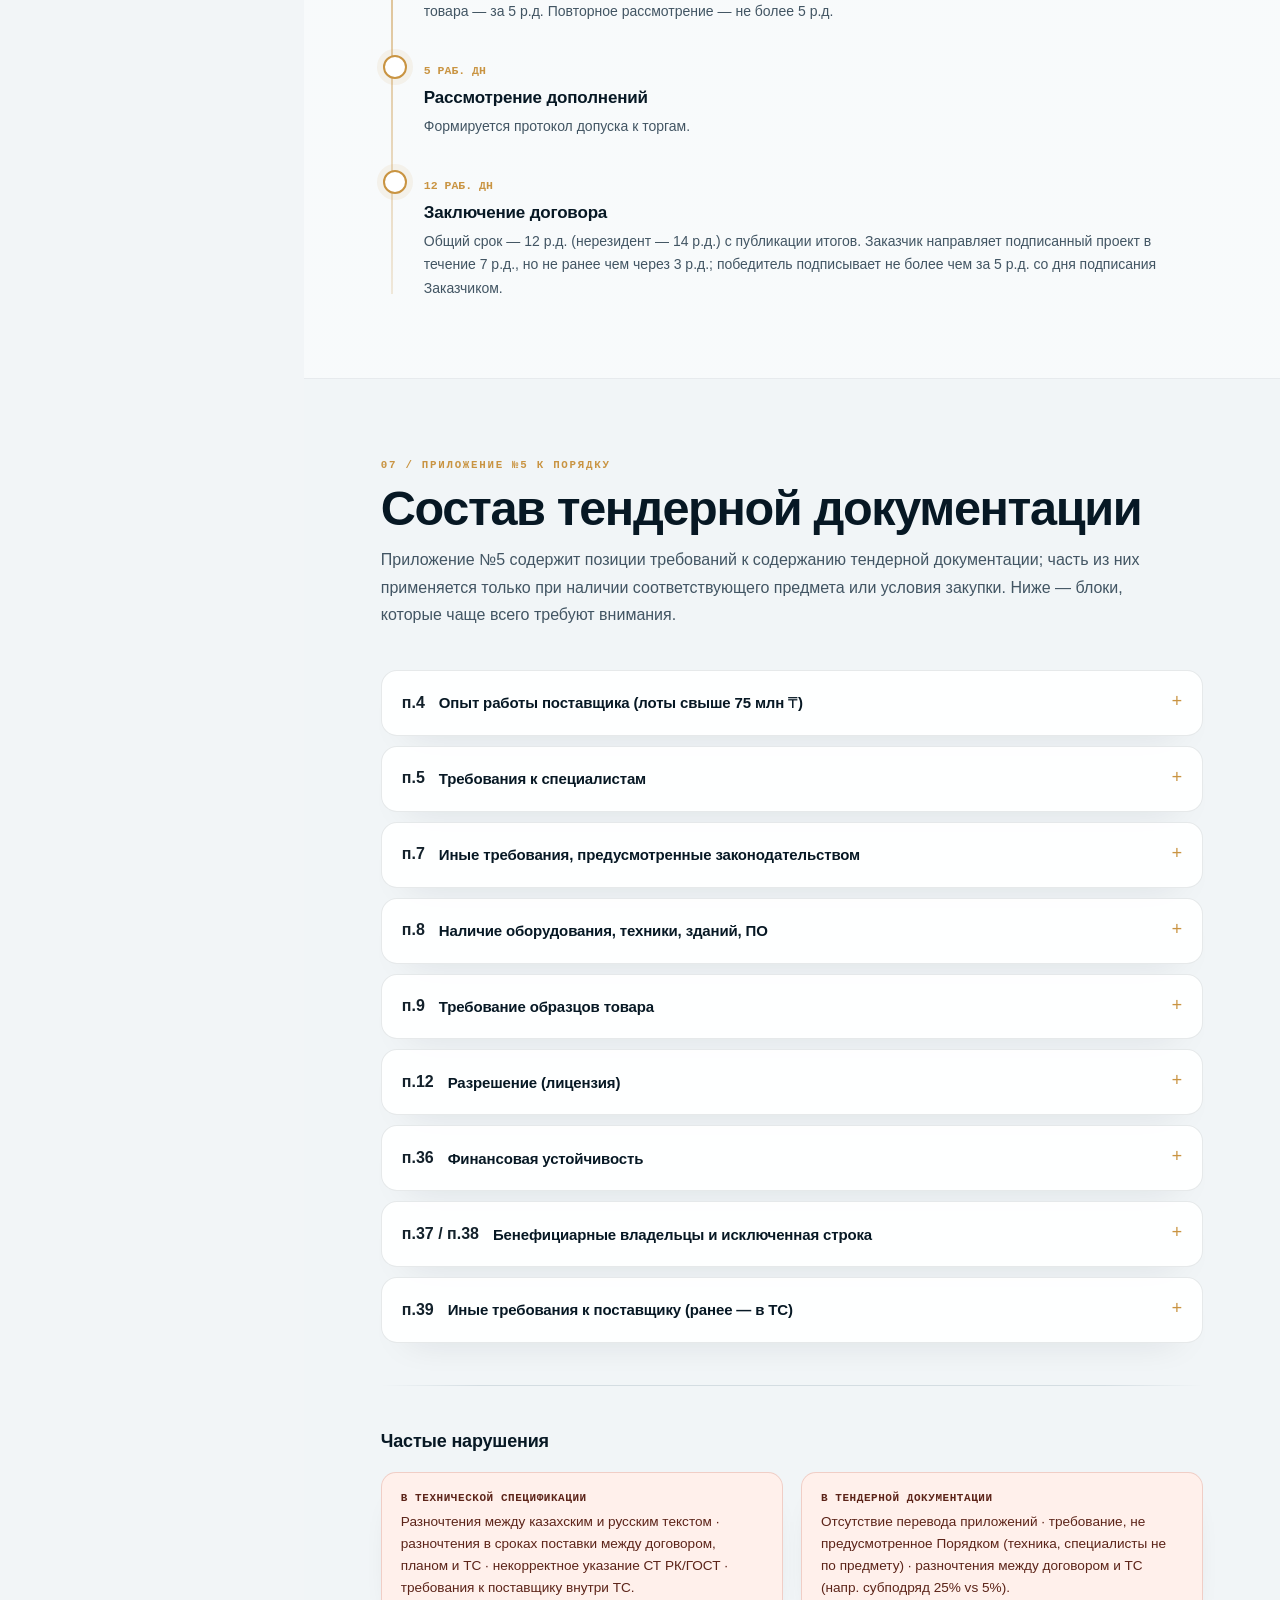
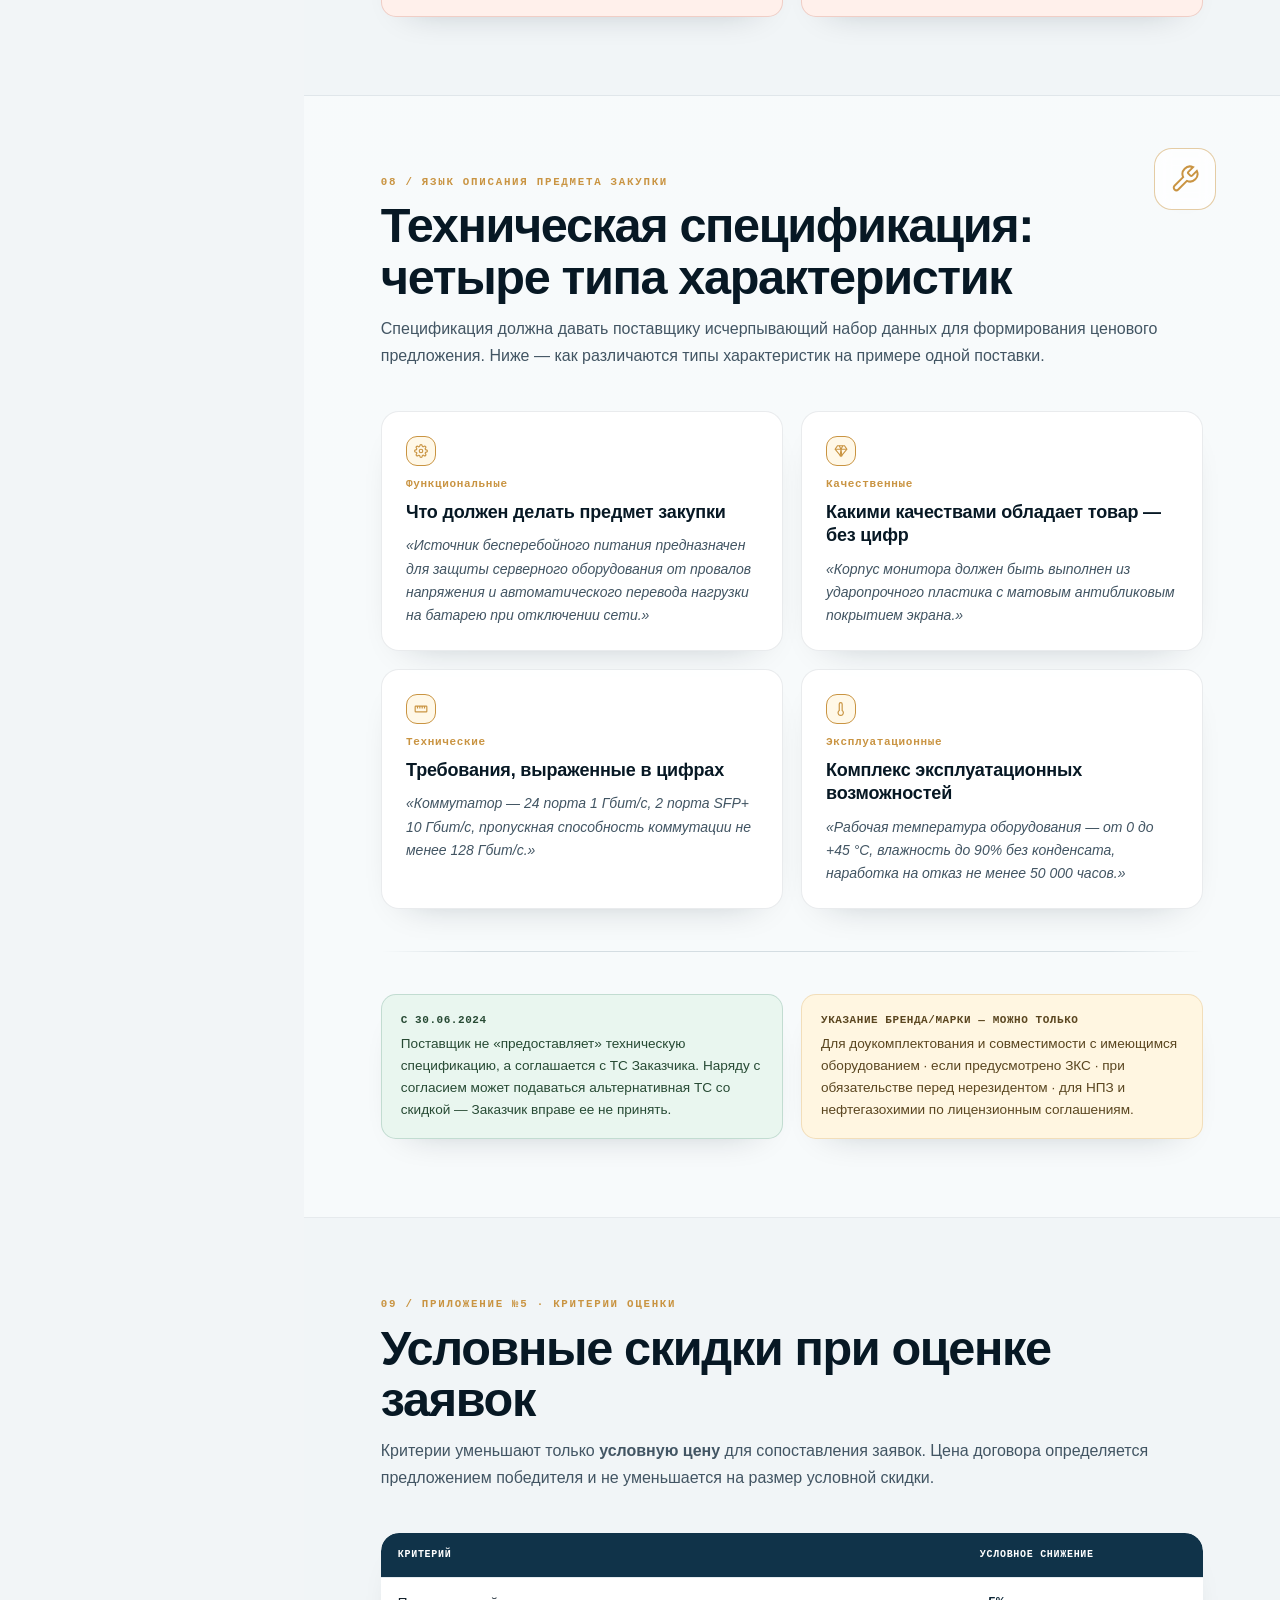
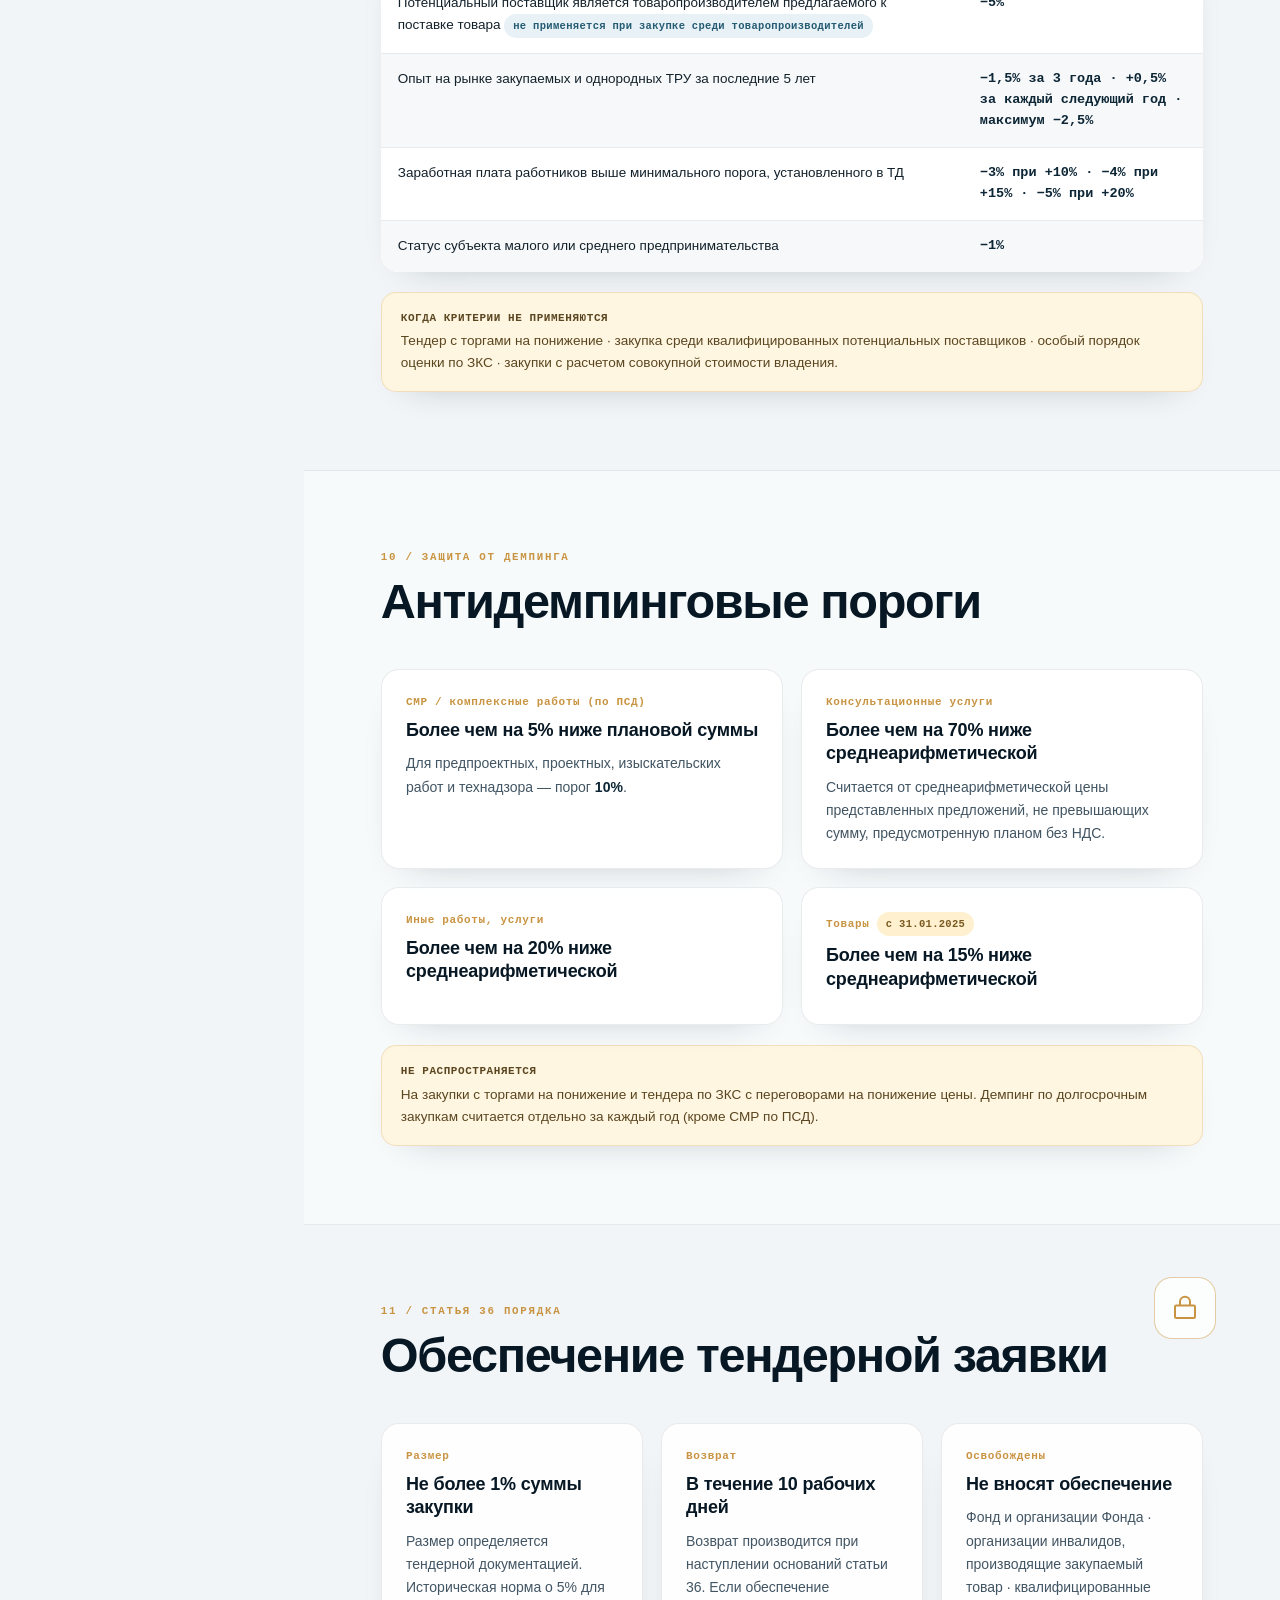
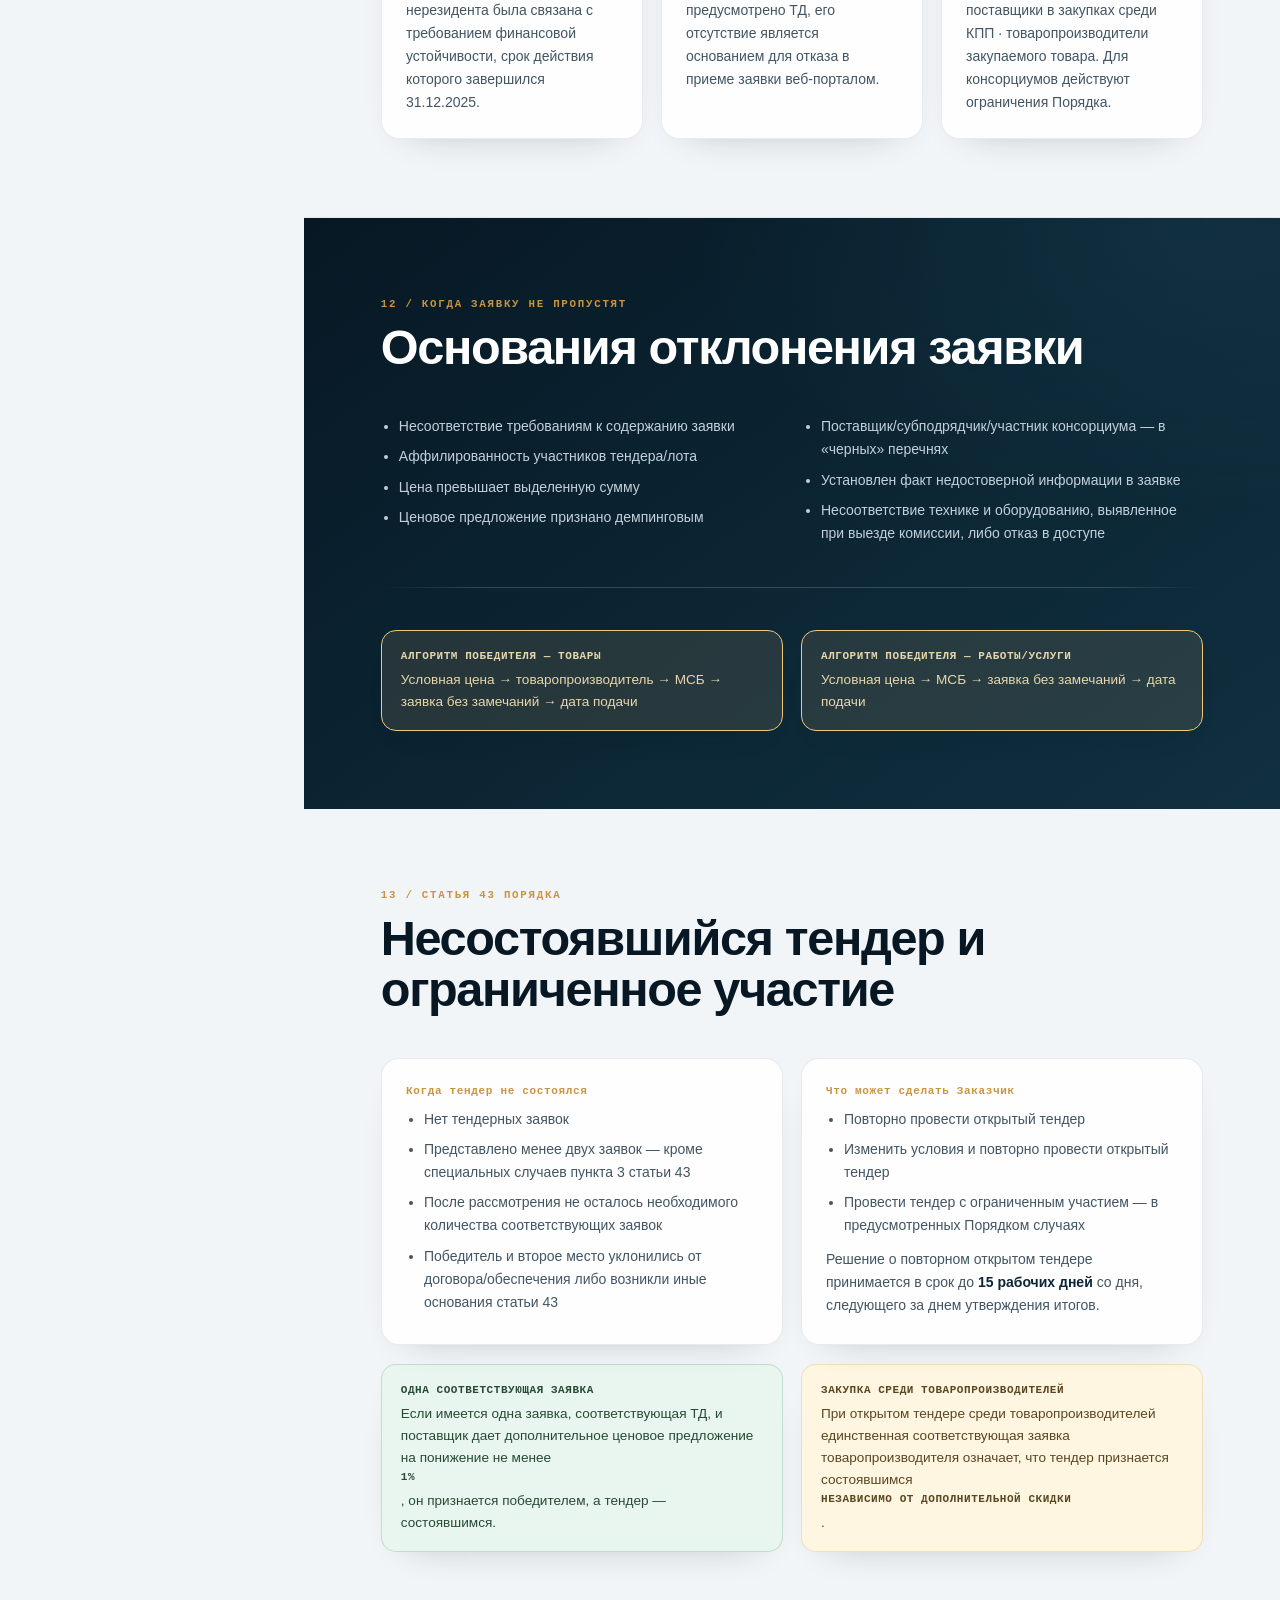
==== commit 655d900f: "Заставка: крупнее шрифт + плавающие золотистые иконки закупок на фоне Увеличены размеры текста: заго" ====
--- a/index.html
+++ b/index.html
@@ -821,6 +821,24 @@
   @keyframes introRing{0%{transform:scale(.35);opacity:.85;}100%{transform:scale(3.6);opacity:0;}}
 
   /* orbiting procurement icons tight around the mark — ambient loop, never stops */
+  /* faint gold procurement scenes drifting in the background — ambient, never stops */
+  .intro-bg-icons{position:absolute;inset:0;z-index:0;pointer-events:none;overflow:hidden;}
+  .intro-bg-icon{position:absolute;color:#f0c878;opacity:0;animation:ghostFade ease-in-out infinite;}
+  .intro-bg-icon svg{display:block;width:100%;height:100%;}
+  @keyframes ghostFade{
+    0%{opacity:0;transform:translateY(14px) scale(.9);}
+    38%{opacity:.16;transform:translateY(0) scale(1);}
+    62%{opacity:.16;transform:translateY(-6px) scale(1.03);}
+    100%{opacity:0;transform:translateY(-18px) scale(.92);}
+  }
+  .intro-bg-icon:nth-child(1){top:12%;left:8%;width:68px;height:68px;animation-duration:11s;animation-delay:.2s;}
+  .intro-bg-icon:nth-child(2){top:18%;right:9%;width:54px;height:54px;animation-duration:9.5s;animation-delay:3.1s;}
+  .intro-bg-icon:nth-child(3){bottom:20%;left:7%;width:60px;height:60px;animation-duration:12.5s;animation-delay:5.4s;}
+  .intro-bg-icon:nth-child(4){bottom:13%;right:8%;width:72px;height:72px;animation-duration:10.5s;animation-delay:1.6s;}
+  .intro-bg-icon:nth-child(5){top:48%;left:4%;width:48px;height:48px;animation-duration:9s;animation-delay:7s;}
+  .intro-bg-icon:nth-child(6){top:44%;right:5%;width:62px;height:62px;animation-duration:11.8s;animation-delay:4.2s;}
+  @media (max-width:820px){ .intro-bg-icons{display:none;} }
+
   .intro-mark-wrap{position:relative;z-index:2;}
   .intro-orbit{position:absolute;top:50%;left:50%;width:0;height:0;z-index:1;}
   .intro-orbit-ring{
@@ -868,30 +886,30 @@
   .intro-pipeline-nodes span:nth-child(4){animation-delay:2.4s;}
   .intro-pipeline-nodes span:nth-child(5){animation-delay:3.2s;}
   @keyframes pipelinePulse{0%,85%,100%{background:rgba(240,200,120,.4);box-shadow:none;transform:scale(1);}10%{background:#ffe2a6;box-shadow:0 0 12px 3px rgba(240,200,120,.7);transform:scale(1.5);}}
-  .intro-pipeline-labels{display:flex;justify-content:space-between;margin-top:10px;font-family:SFMono-Regular,Consolas,'Liberation Mono',Menlo,monospace;font-size:9.5px;letter-spacing:.03em;color:#7d93a3;text-transform:uppercase;}
-  @media (max-width:600px){ .intro-pipeline-labels{font-size:8px;} }
+  .intro-pipeline-labels{display:flex;justify-content:space-between;margin-top:10px;font-family:SFMono-Regular,Consolas,'Liberation Mono',Menlo,monospace;font-size:11px;letter-spacing:.03em;color:#8ea0af;text-transform:uppercase;}
+  @media (max-width:600px){ .intro-pipeline-labels{font-size:9px;} }
   .intro-mark{
-    position:relative;z-index:2;width:62px;height:62px;border-radius:16px;
+    position:relative;z-index:2;width:68px;height:68px;border-radius:17px;
     background:linear-gradient(145deg,rgba(240,200,120,.2),rgba(255,255,255,.04));
     border:1.4px solid var(--brass,#c99442);display:flex;align-items:center;justify-content:center;
-    font-family:'Avenir Next','Segoe UI',Arial,sans-serif;font-weight:700;color:#f0c878;font-size:21px;
+    font-family:'Avenir Next','Segoe UI',Arial,sans-serif;font-weight:700;color:#f0c878;font-size:23px;
     opacity:0;animation:introMark .8s ease .1s both;box-shadow:0 18px 40px rgba(0,0,0,.4);
   }
   @keyframes introMark{from{opacity:0;transform:scale(.6) rotate(-8deg);}to{opacity:1;transform:scale(1) rotate(0);}}
   .intro-title{
     position:relative;z-index:2;color:#fdfaf2;font-family:'Avenir Next','Segoe UI',Arial,sans-serif;
-    font-size:clamp(21px,3.4vw,31px);font-weight:600;letter-spacing:-.01em;opacity:0;animation:introUp .7s ease .35s both;
+    font-size:clamp(24px,4vw,37px);font-weight:600;letter-spacing:-.01em;opacity:0;animation:introUp .7s ease .35s both;
   }
   .intro-sub{
-    position:relative;z-index:2;color:#93a8b8;font-family:SFMono-Regular,Consolas,'Liberation Mono',Menlo,monospace;
-    font-size:11.5px;letter-spacing:.14em;text-transform:uppercase;opacity:0;animation:introUp .7s ease .5s both;
+    position:relative;z-index:2;color:#a3b6c4;font-family:SFMono-Regular,Consolas,'Liberation Mono',Menlo,monospace;
+    font-size:13px;letter-spacing:.13em;text-transform:uppercase;opacity:0;animation:introUp .7s ease .5s both;
   }
   @keyframes introUp{from{opacity:0;transform:translateY(10px);}to{opacity:1;transform:translateY(0);}}
-  .intro-agenda{position:relative;z-index:2;display:flex;flex-wrap:wrap;justify-content:center;gap:7px;max-width:600px;margin-top:8px;}
+  .intro-agenda{position:relative;z-index:2;display:flex;flex-wrap:wrap;justify-content:center;gap:8px;max-width:660px;margin-top:8px;}
   .intro-item{
-    font-family:SFMono-Regular,Consolas,'Liberation Mono',Menlo,monospace;font-size:10.6px;letter-spacing:.02em;
+    font-family:SFMono-Regular,Consolas,'Liberation Mono',Menlo,monospace;font-size:12px;letter-spacing:.02em;
     color:#8ea0af;background:rgba(255,255,255,.045);border:1px solid rgba(240,200,120,.14);
-    padding:6px 12px;border-radius:999px;opacity:0;transform:translateY(6px);animation:introItem .55s ease forwards;
+    padding:7px 14px;border-radius:999px;opacity:0;transform:translateY(6px);animation:introItem .55s ease forwards;
   }
   .intro-item:nth-child(1){animation-delay:.62s;}
   .intro-item:nth-child(2){animation-delay:.75s;}
@@ -908,14 +926,15 @@
   }
   .intro-skip{
     position:absolute;bottom:26px;right:26px;z-index:3;background:none;border:1px solid rgba(240,200,120,.4);
-    color:#cbd9e1;font-family:SFMono-Regular,Consolas,'Liberation Mono',Menlo,monospace;font-size:11px;
-    padding:9px 15px;border-radius:999px;cursor:pointer;opacity:0;animation:introUp .5s ease 1.1s both;transition:background .2s ease;
+    color:#cbd9e1;font-family:SFMono-Regular,Consolas,'Liberation Mono',Menlo,monospace;font-size:12.5px;
+    padding:10px 17px;border-radius:999px;cursor:pointer;opacity:0;animation:introUp .5s ease 1.1s both;transition:background .2s ease;
   }
   .intro-skip:hover{background:rgba(240,200,120,.14);}
   @media (max-width:600px){ .intro-agenda{ max-width:320px; } .intro-item{ font-size:10px; padding:5px 10px; } }
   @media (prefers-reduced-motion: reduce){
     #introOverlay,.intro-mark,.intro-title,.intro-sub,.intro-item,.intro-skip,.intro-rings span,
     .intro-orbit-ring,.orbit-item i,.intro-pipeline,.intro-pipeline-glow,.intro-pipeline-nodes span{animation:none !important;opacity:1 !important;transform:none !important;}
+    .intro-bg-icon{display:none !important;}
   }
 </style>
 </head>
@@ -923,6 +942,14 @@
 
 <div id="introOverlay" role="dialog" aria-label="Загрузка портала">
   <div class="intro-rings"><span></span><span></span><span></span></div>
+  <div class="intro-bg-icons" aria-hidden="true">
+    <div class="intro-bg-icon" title="Сотрудник"><svg viewBox="0 0 24 24" fill="none" stroke="currentColor" stroke-width="1.3"><circle cx="12" cy="8" r="4"/><path d="M4 21v-1a8 8 0 0 1 16 0v1"/></svg></div>
+    <div class="intro-bg-icon" title="Команда"><svg viewBox="0 0 24 24" fill="none" stroke="currentColor" stroke-width="1.3"><path d="M17 21v-1a4 4 0 0 0-4-4H7a4 4 0 0 0-4 4v1"/><circle cx="10" cy="8" r="4"/><path d="M22.5 21v-1a4 4 0 0 0-3-3.87"/><path d="M15.5 4.13a4 4 0 0 1 0 7.75"/></svg></div>
+    <div class="intro-bg-icon" title="Закупочный процесс"><svg viewBox="0 0 24 24" fill="none" stroke="currentColor" stroke-width="1.3"><rect x="5" y="3" width="14" height="18" rx="2"/><path d="M9 3v2h6V3"/><path d="M9 11l2 2 4-4"/><path d="M9 16h6"/></svg></div>
+    <div class="intro-bg-icon" title="Динамика показателей"><svg viewBox="0 0 24 24" fill="none" stroke="currentColor" stroke-width="1.3"><path d="M3 21h18"/><path d="M6 21V10M12 21V6M18 21v-8"/></svg></div>
+    <div class="intro-bg-icon" title="Договор"><svg viewBox="0 0 24 24" fill="none" stroke="currentColor" stroke-width="1.3"><rect x="2" y="7" width="20" height="13" rx="2"/><path d="M8 7V5a2 2 0 0 1 2-2h4a2 2 0 0 1 2 2v2"/><path d="M2 12h20"/></svg></div>
+    <div class="intro-bg-icon" title="Идея, планирование"><svg viewBox="0 0 24 24" fill="none" stroke="currentColor" stroke-width="1.3"><path d="M9 18h6M10 22h4"/><path d="M12 2a6 6 0 0 0-4 10.5c.7.6 1 1.4 1 2.5h6c0-1.1.3-1.9 1-2.5A6 6 0 0 0 12 2z"/></svg></div>
+  </div>
   <div class="intro-mark-wrap">
     <div class="intro-orbit">
       <div class="intro-orbit-ring">
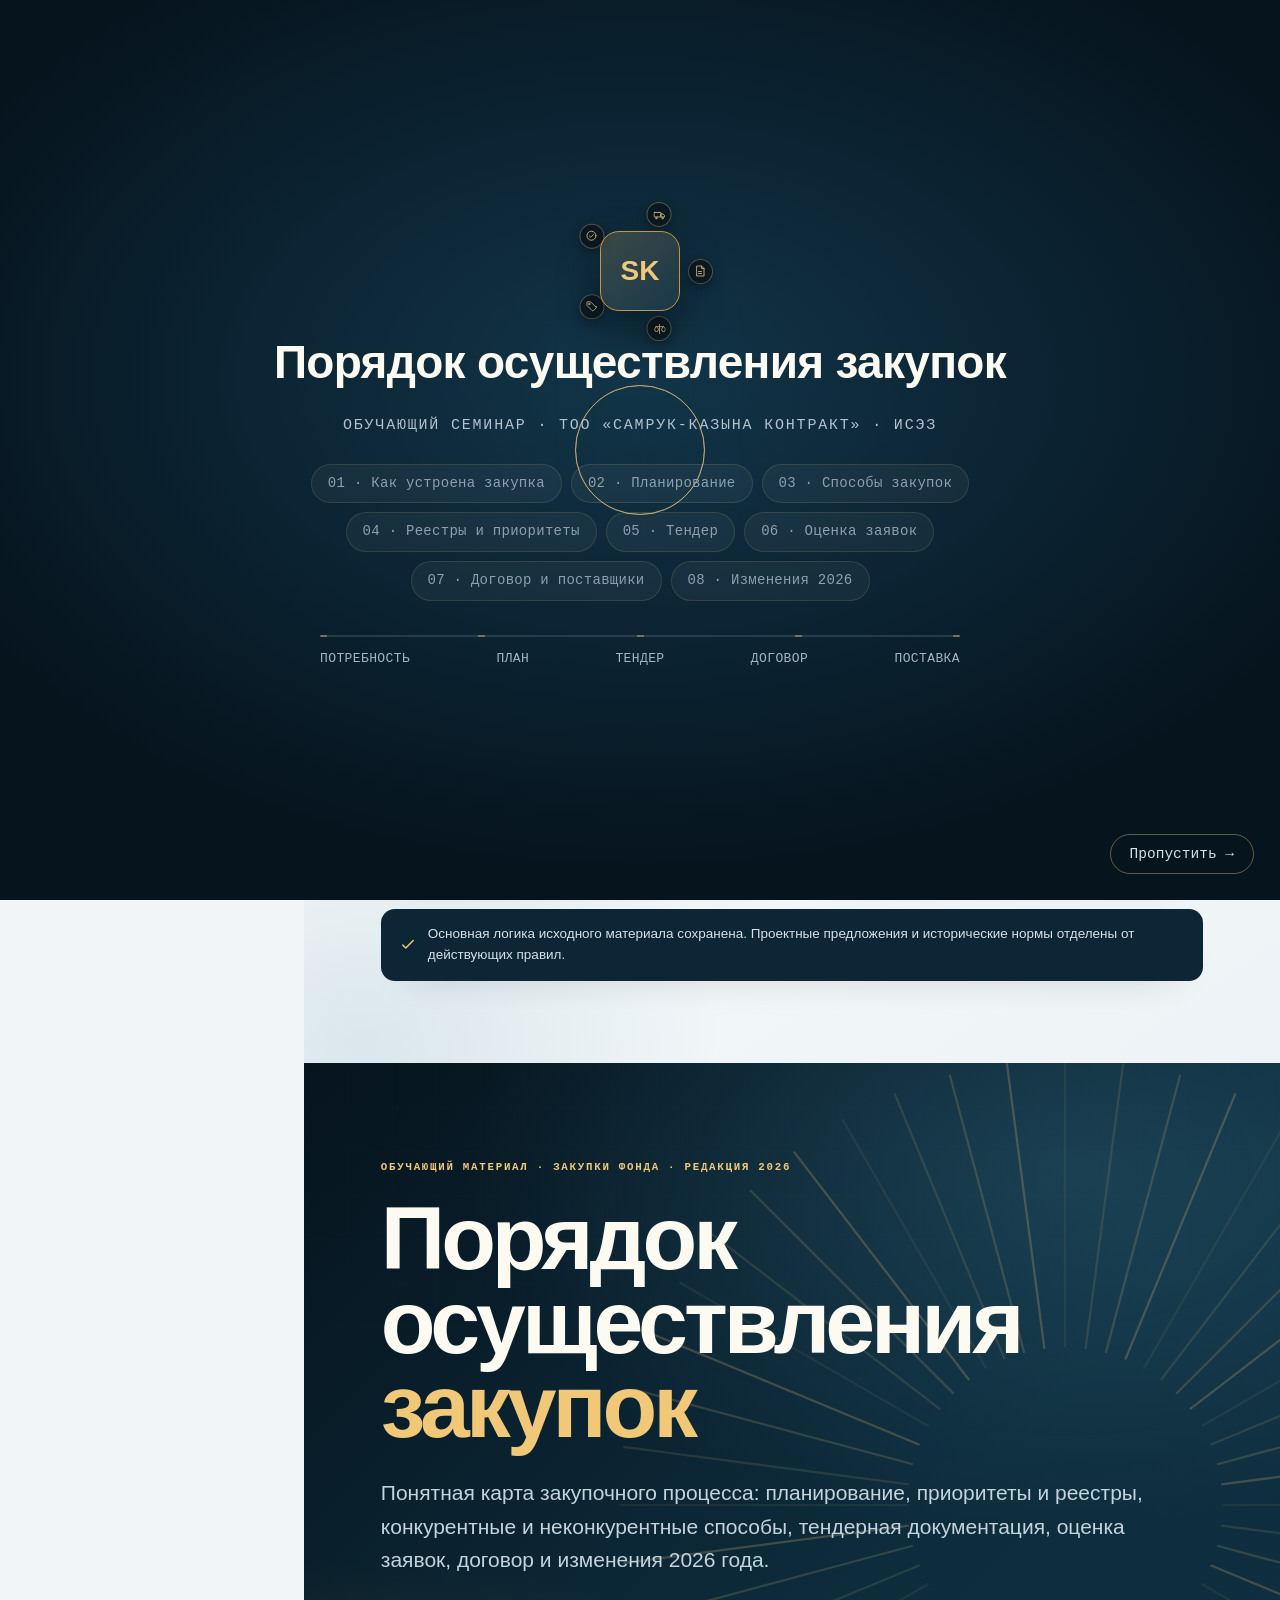
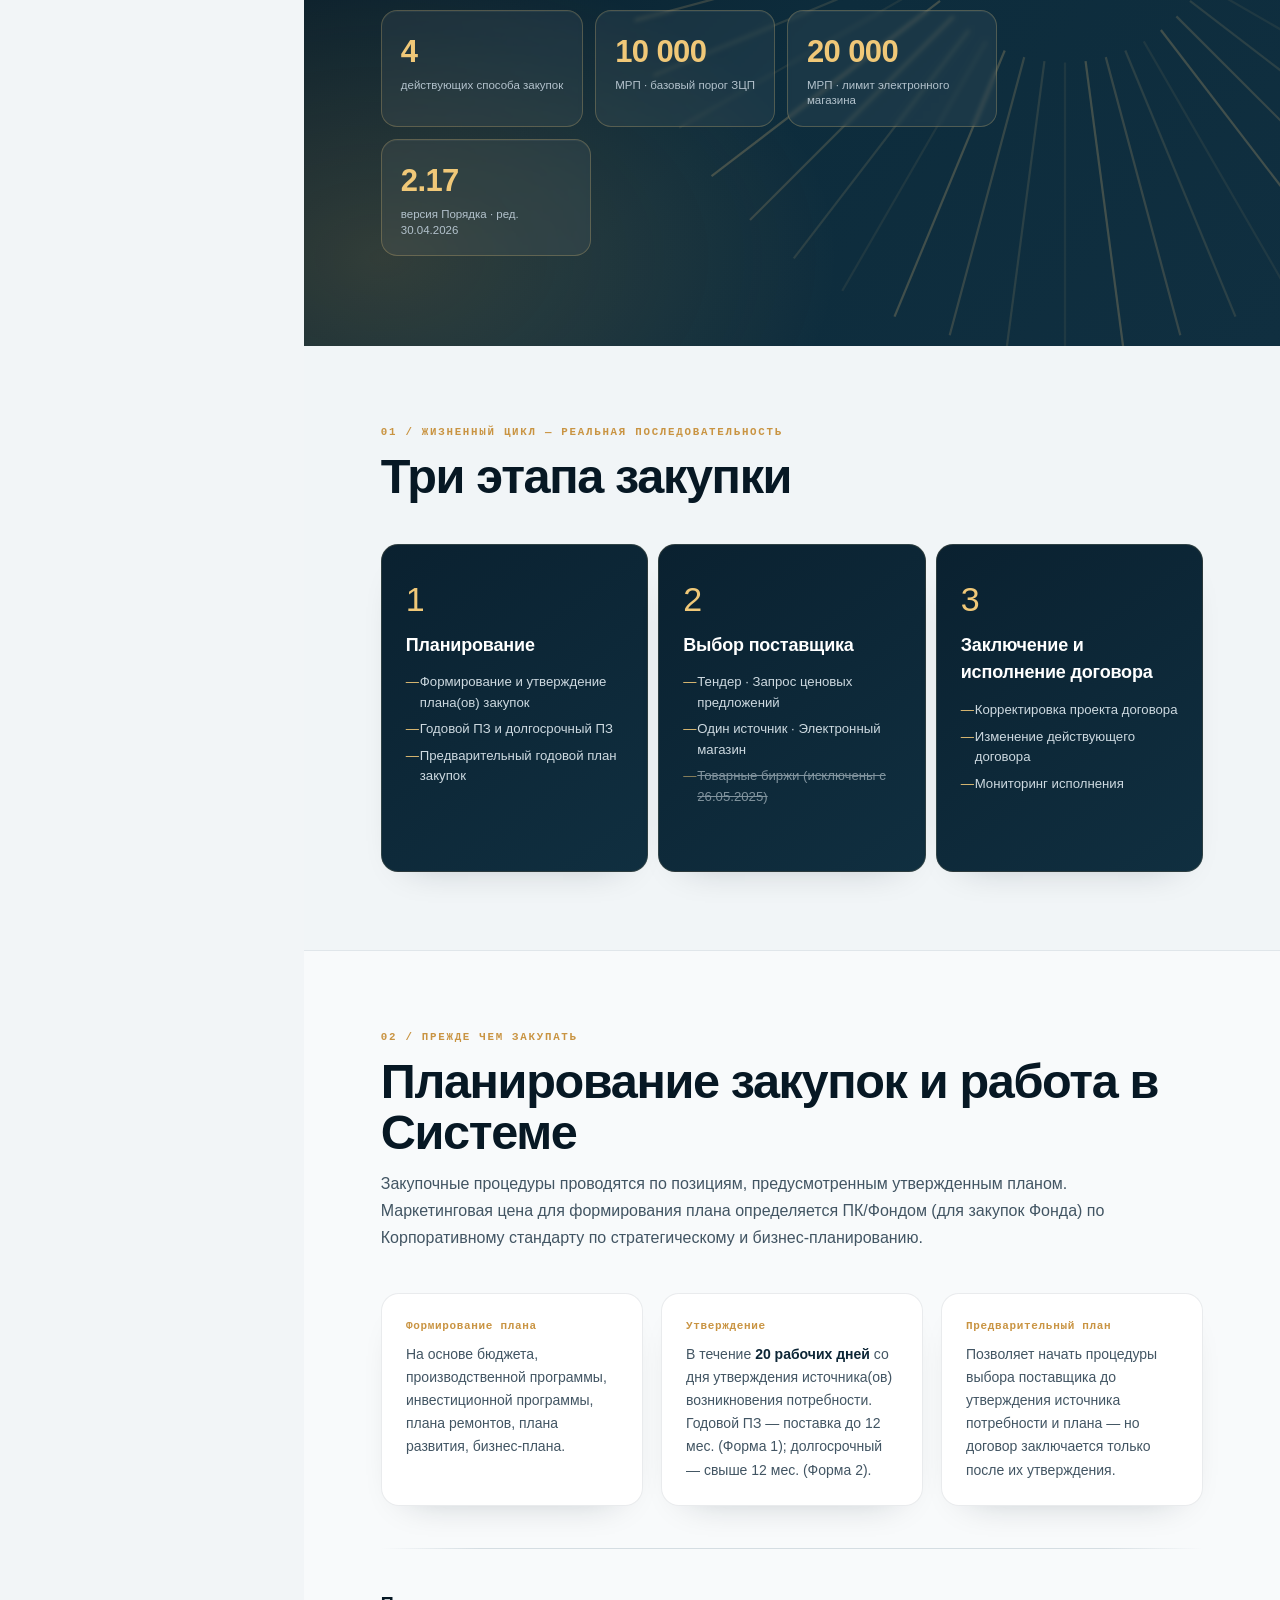
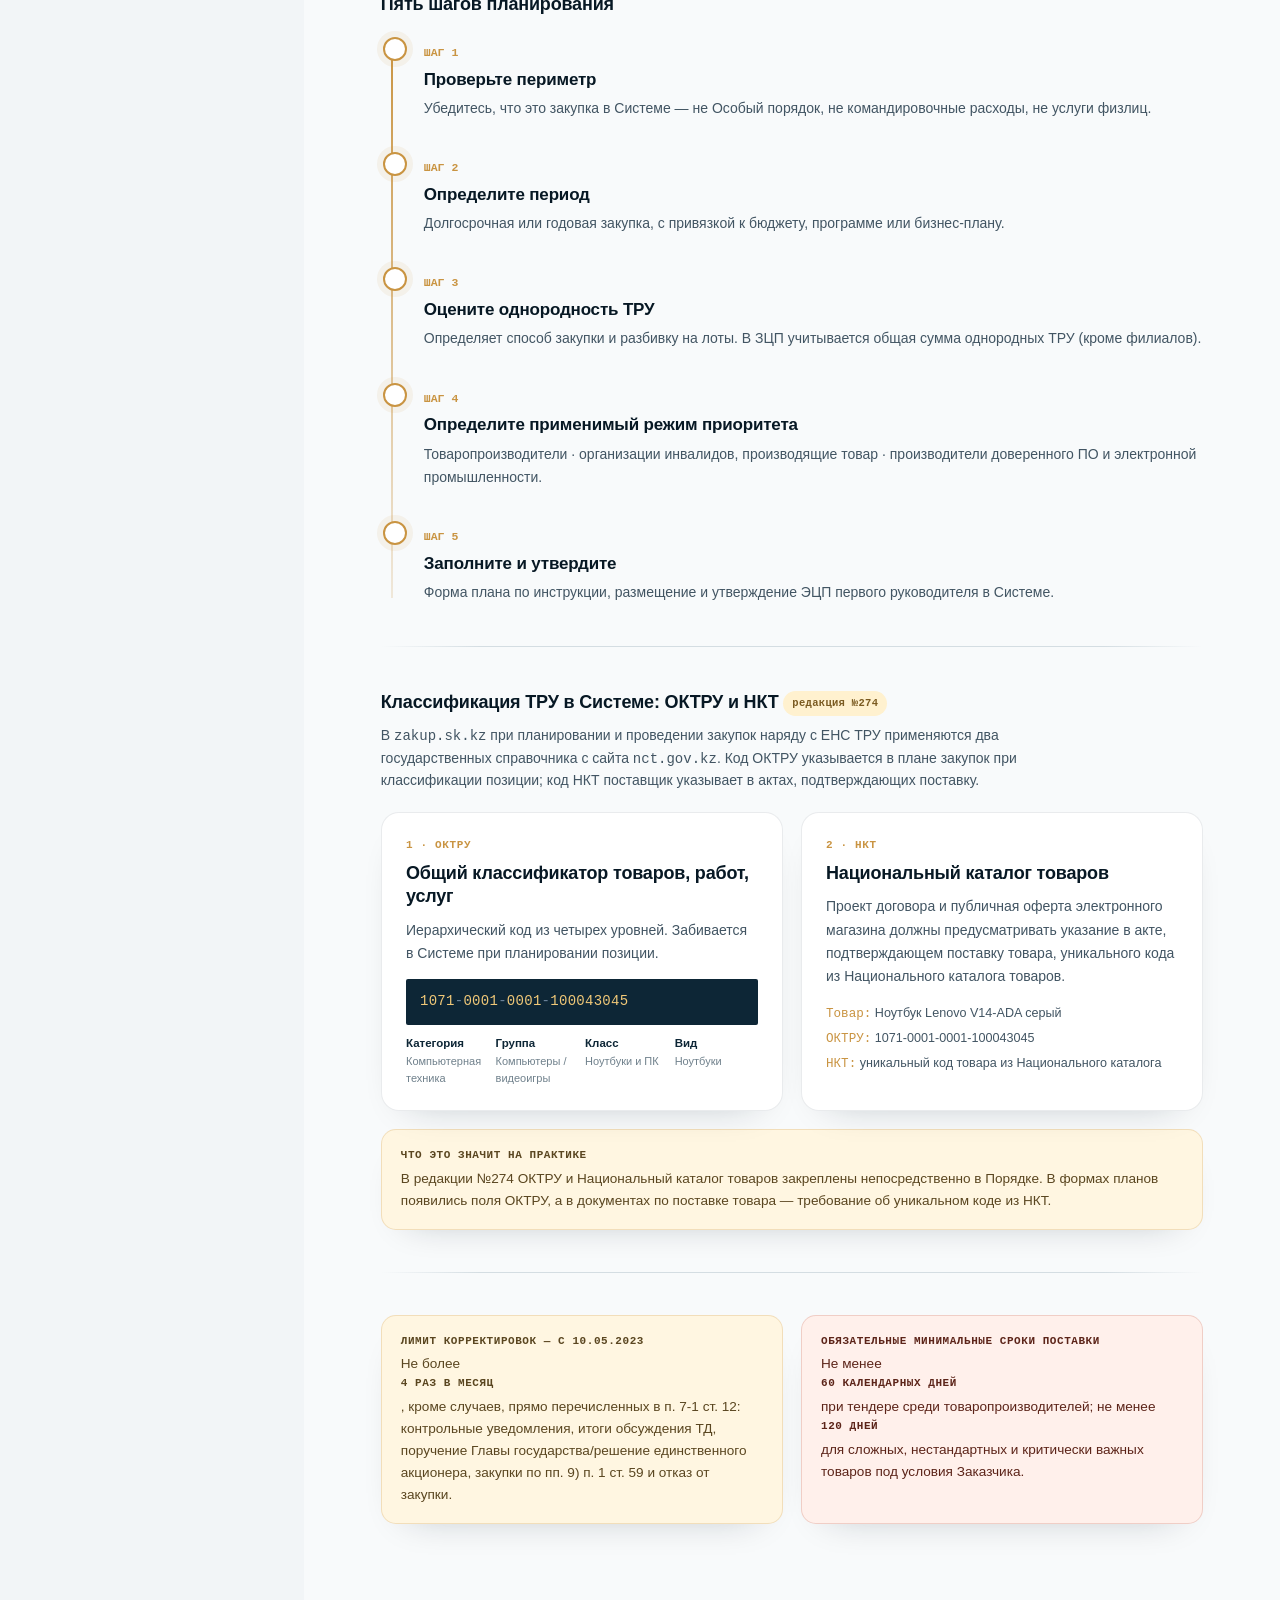
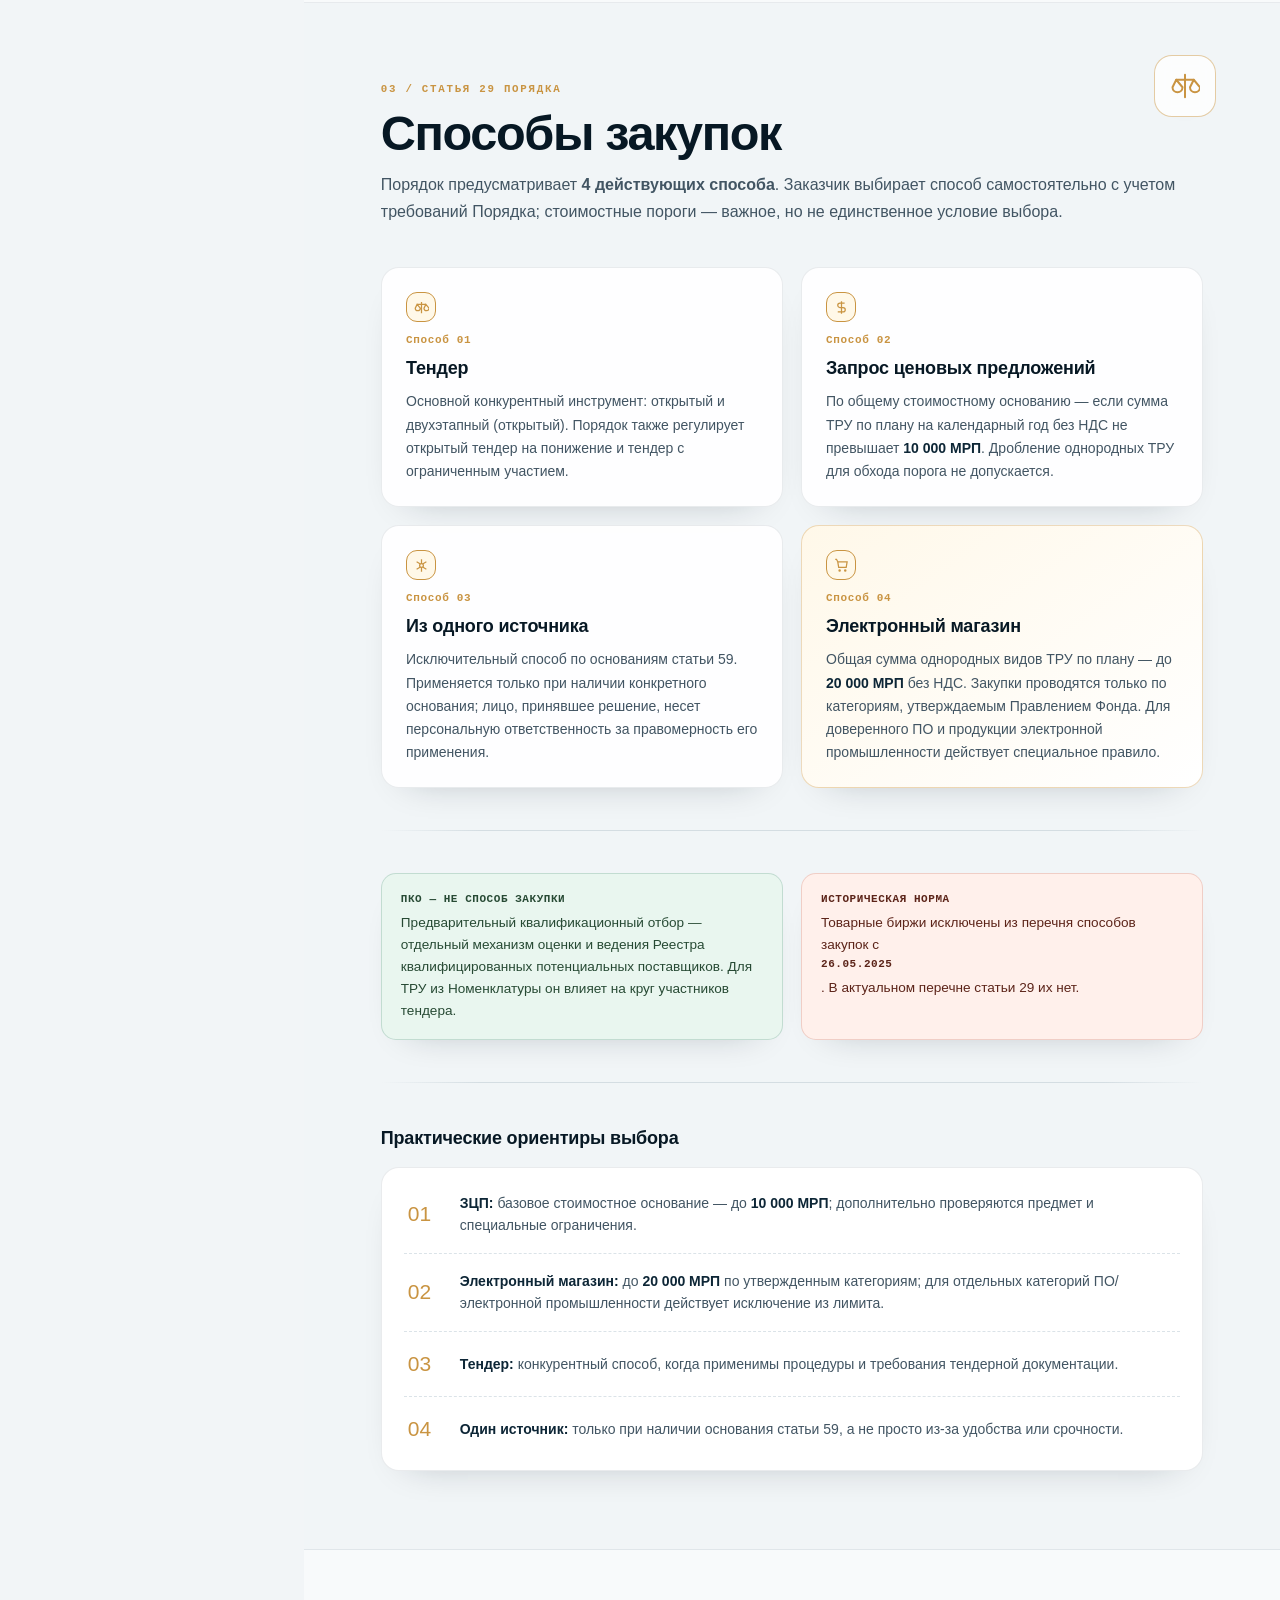
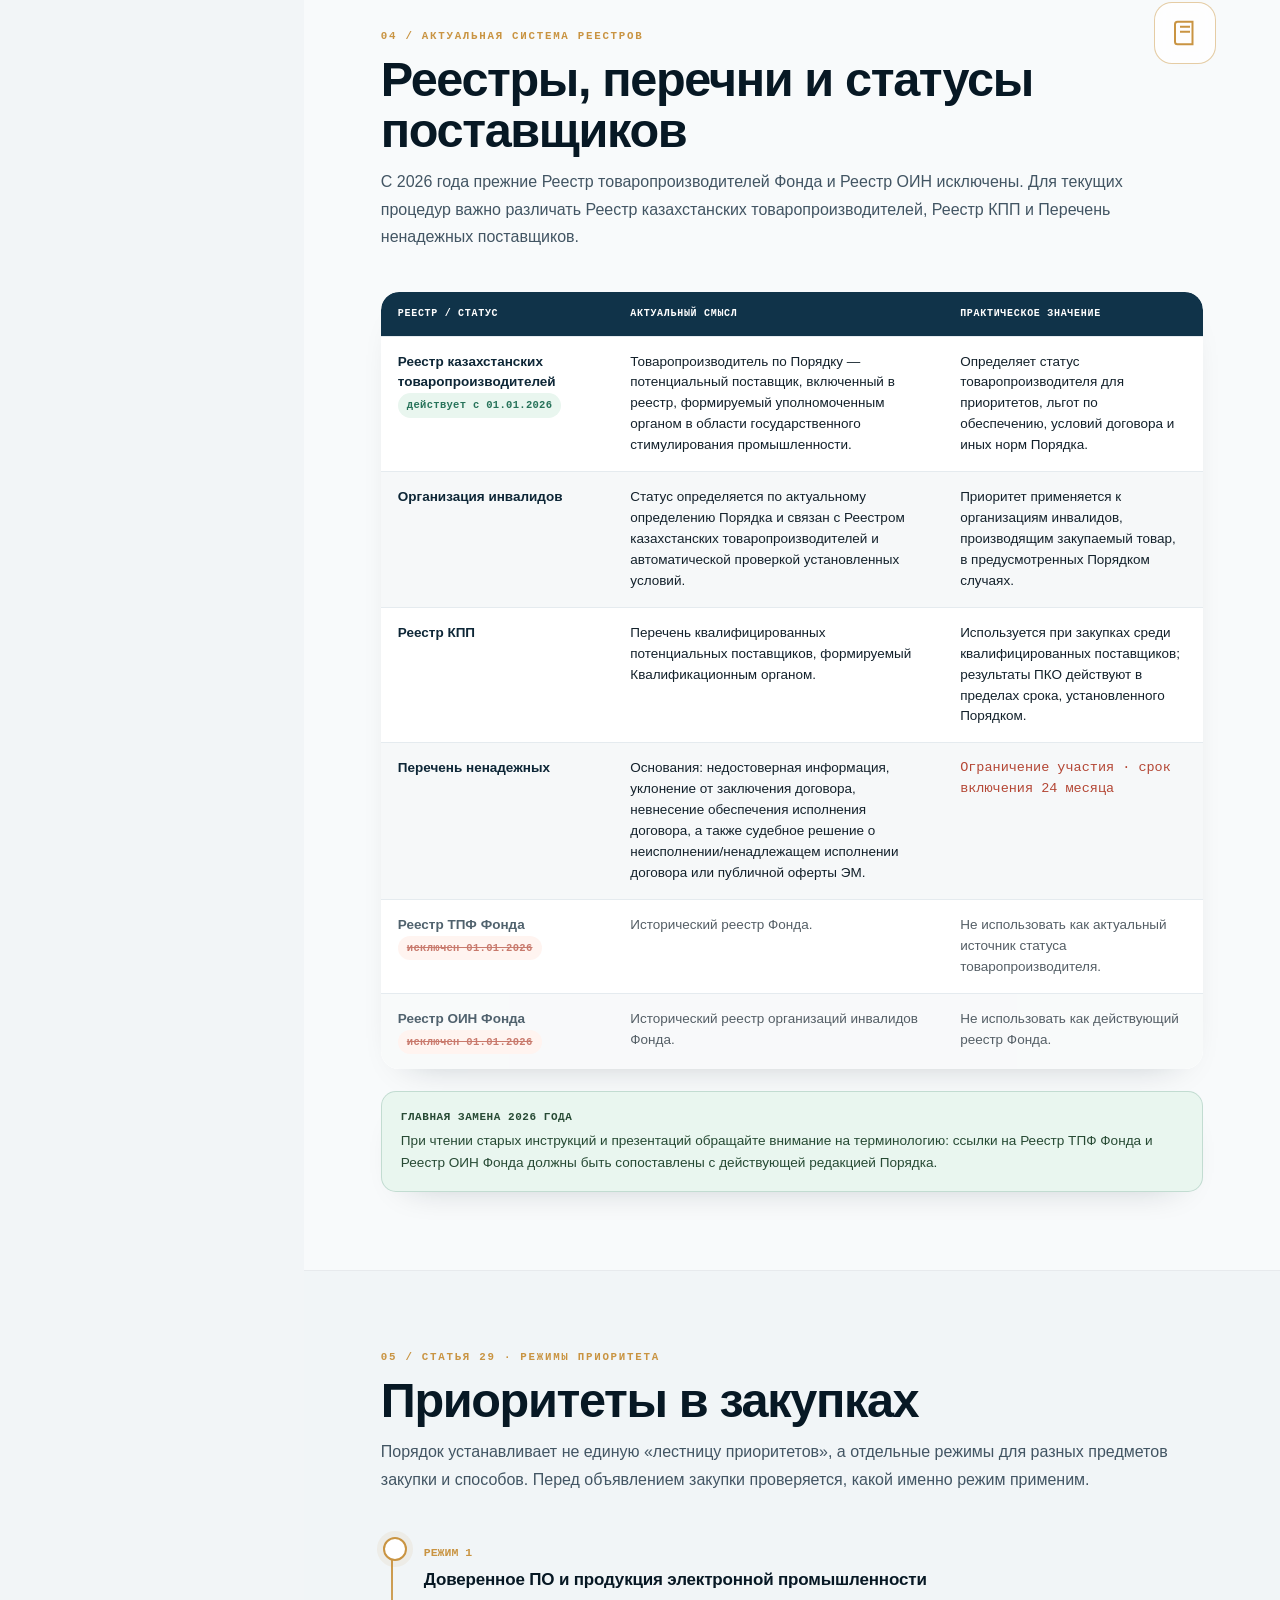
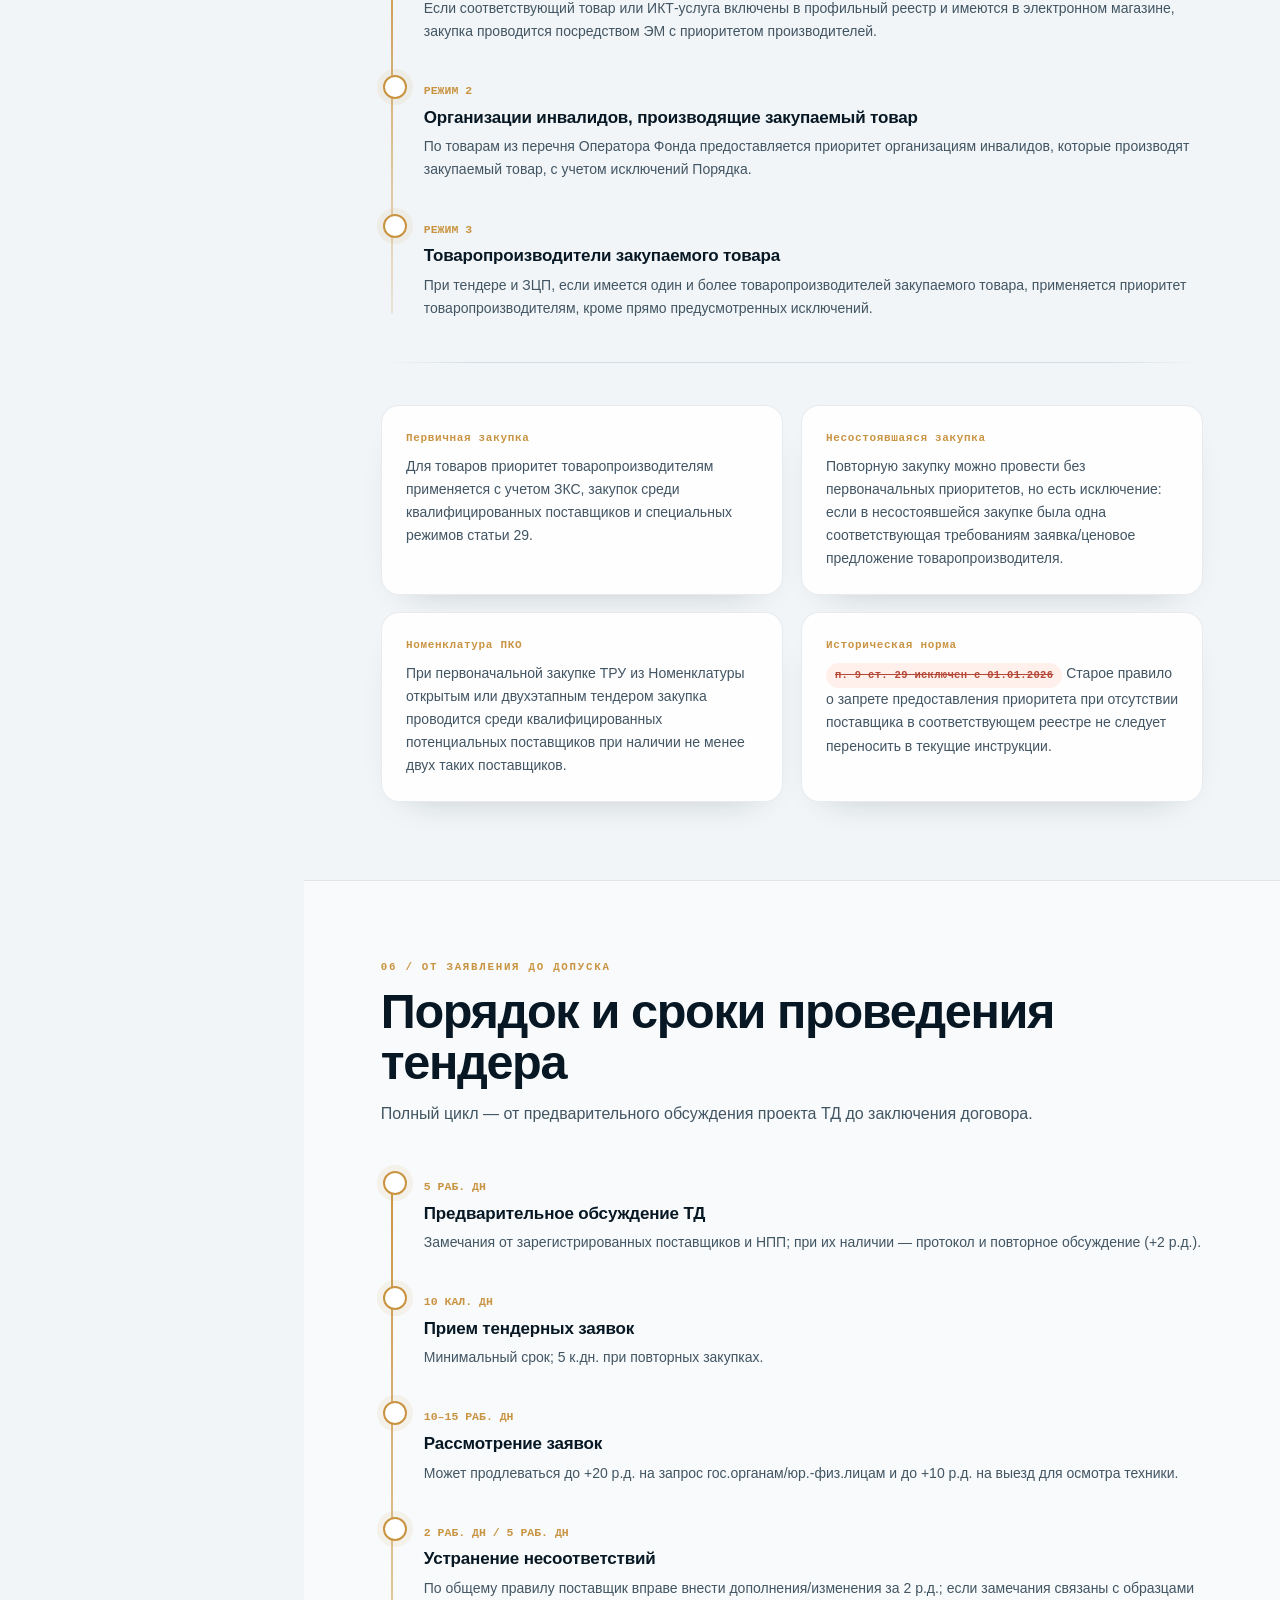
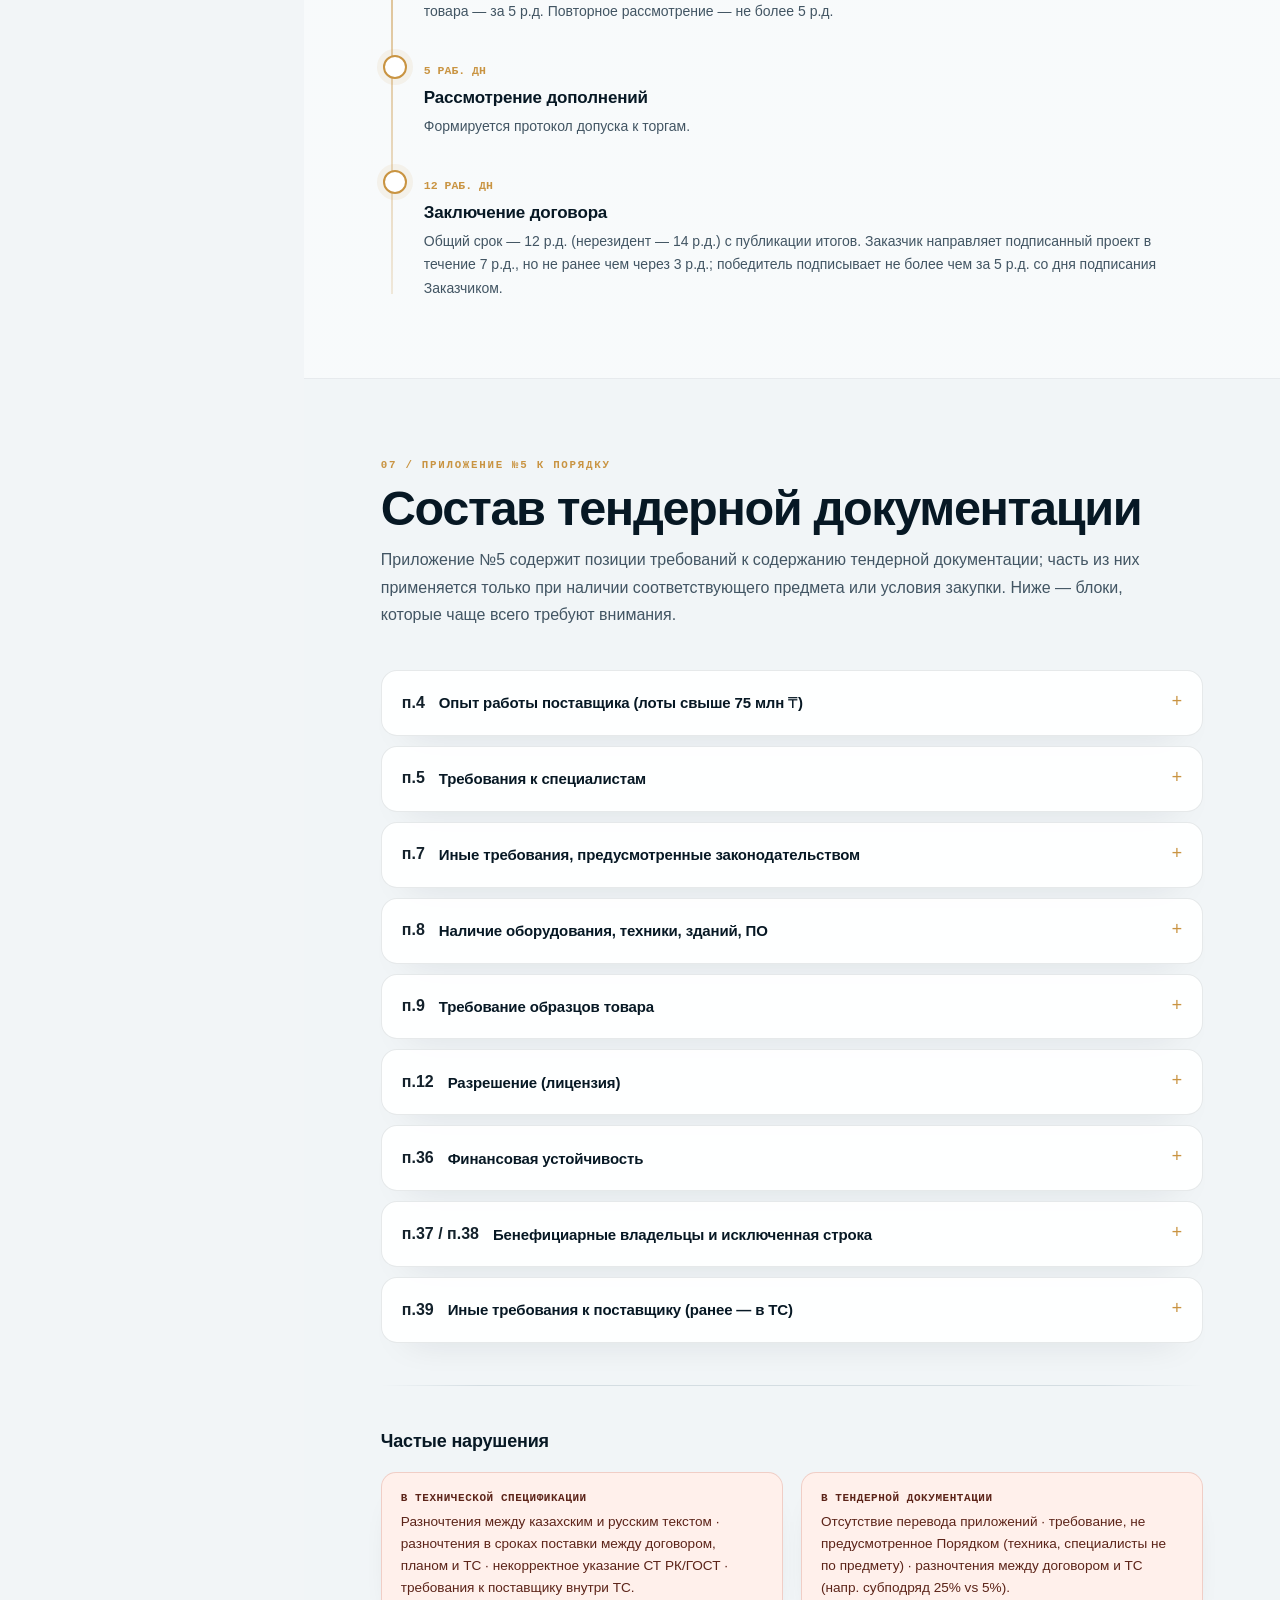
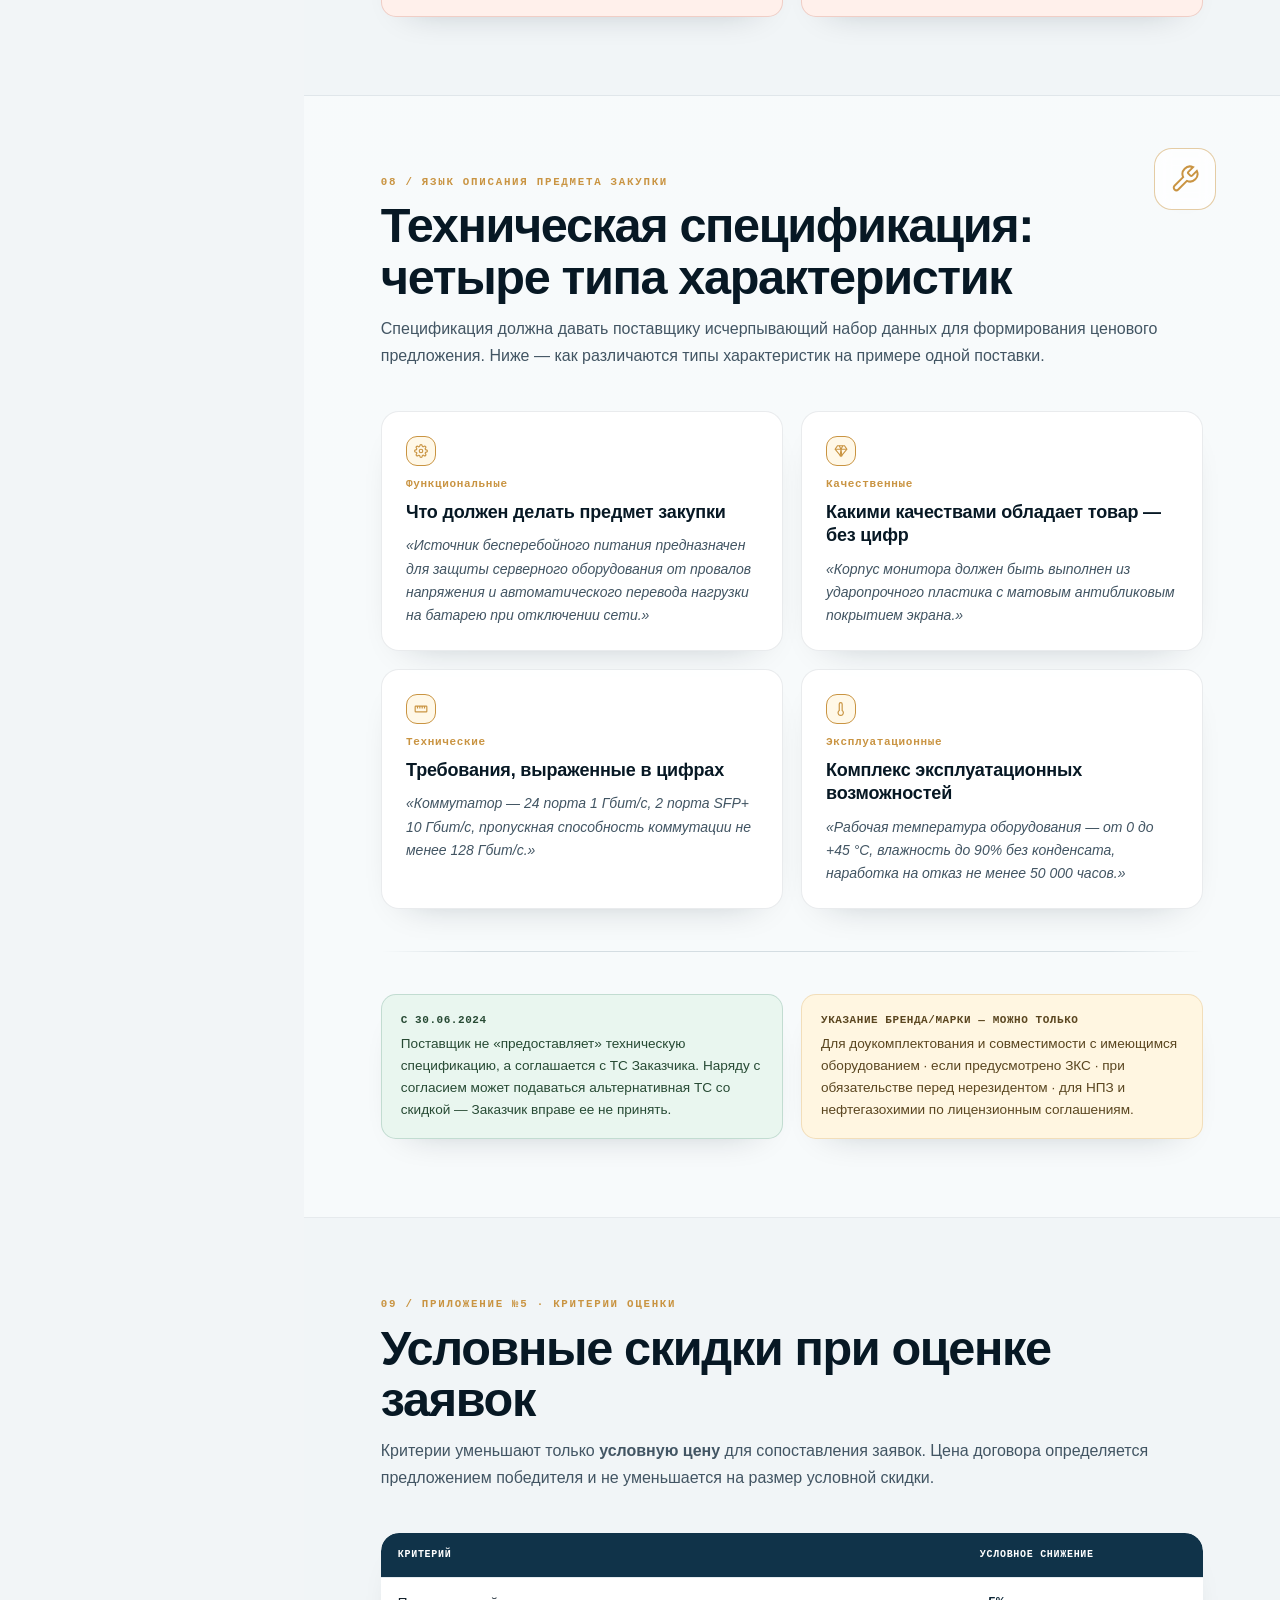
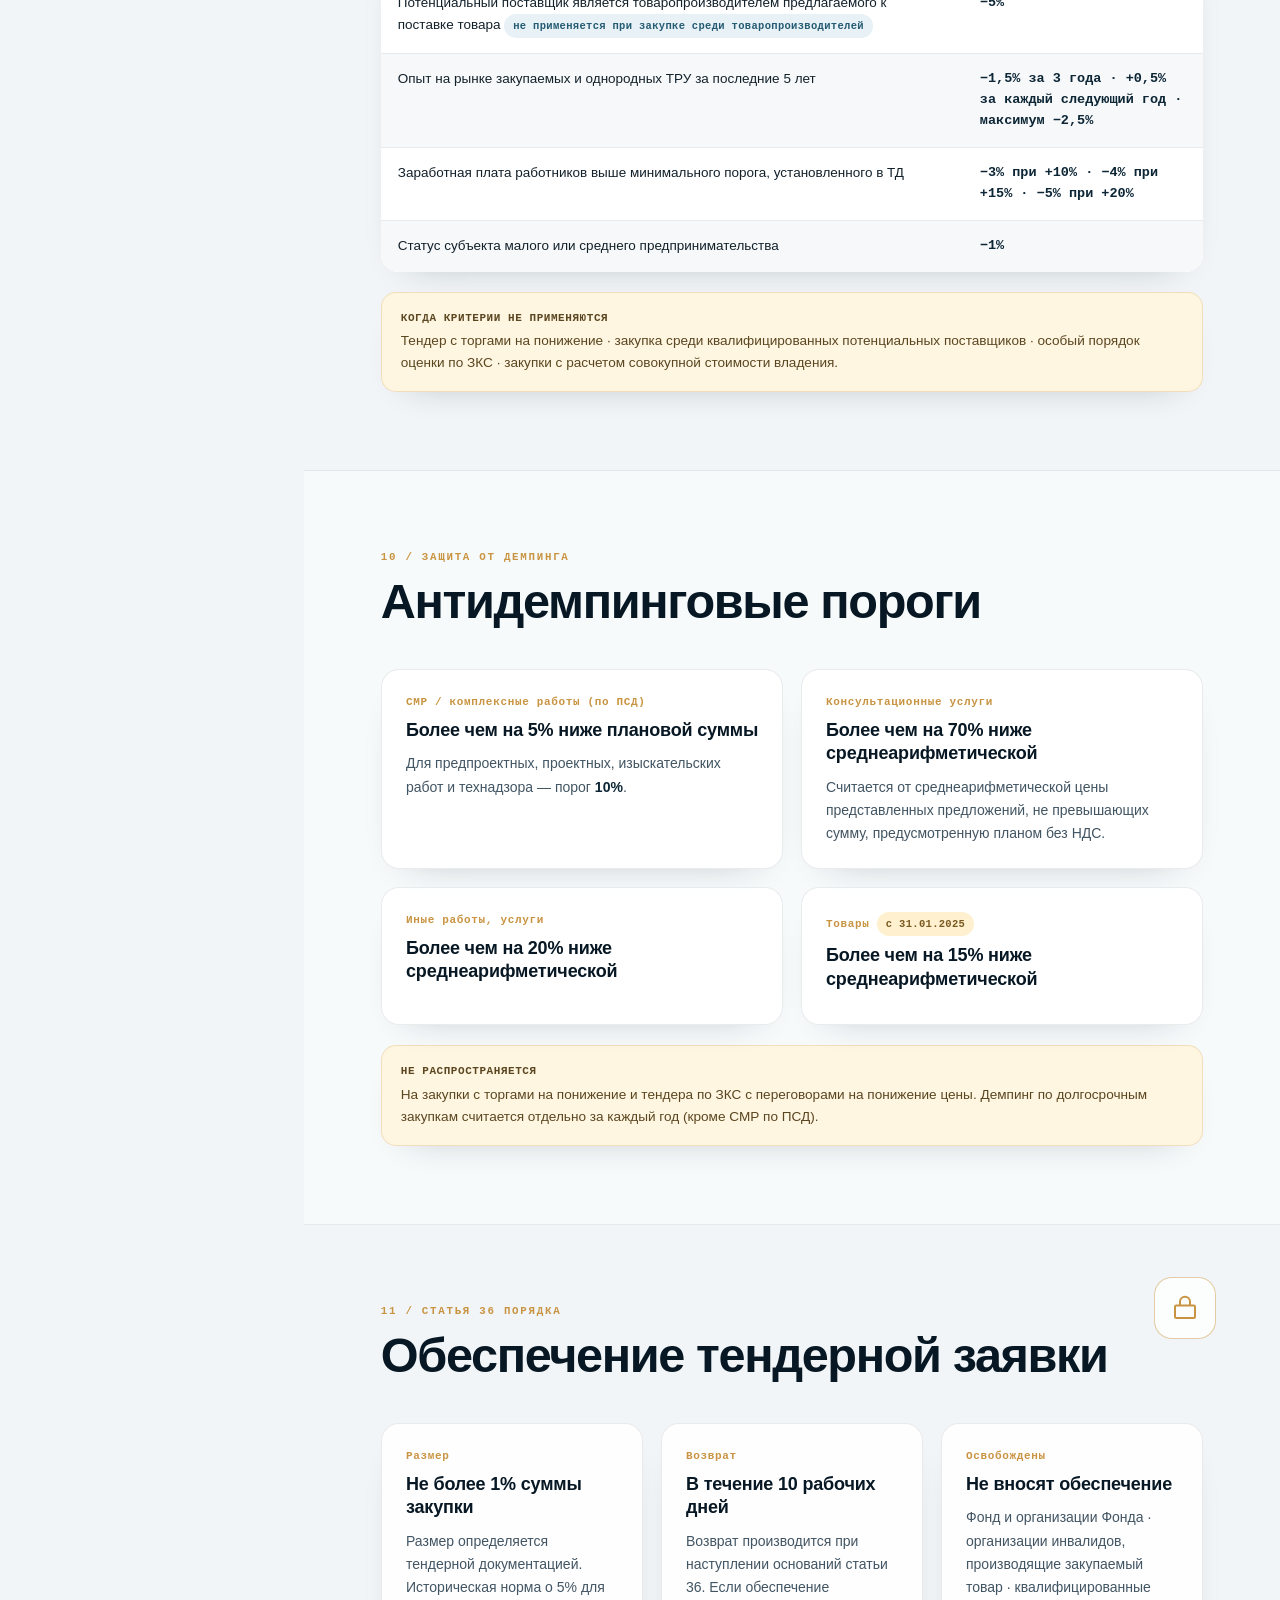
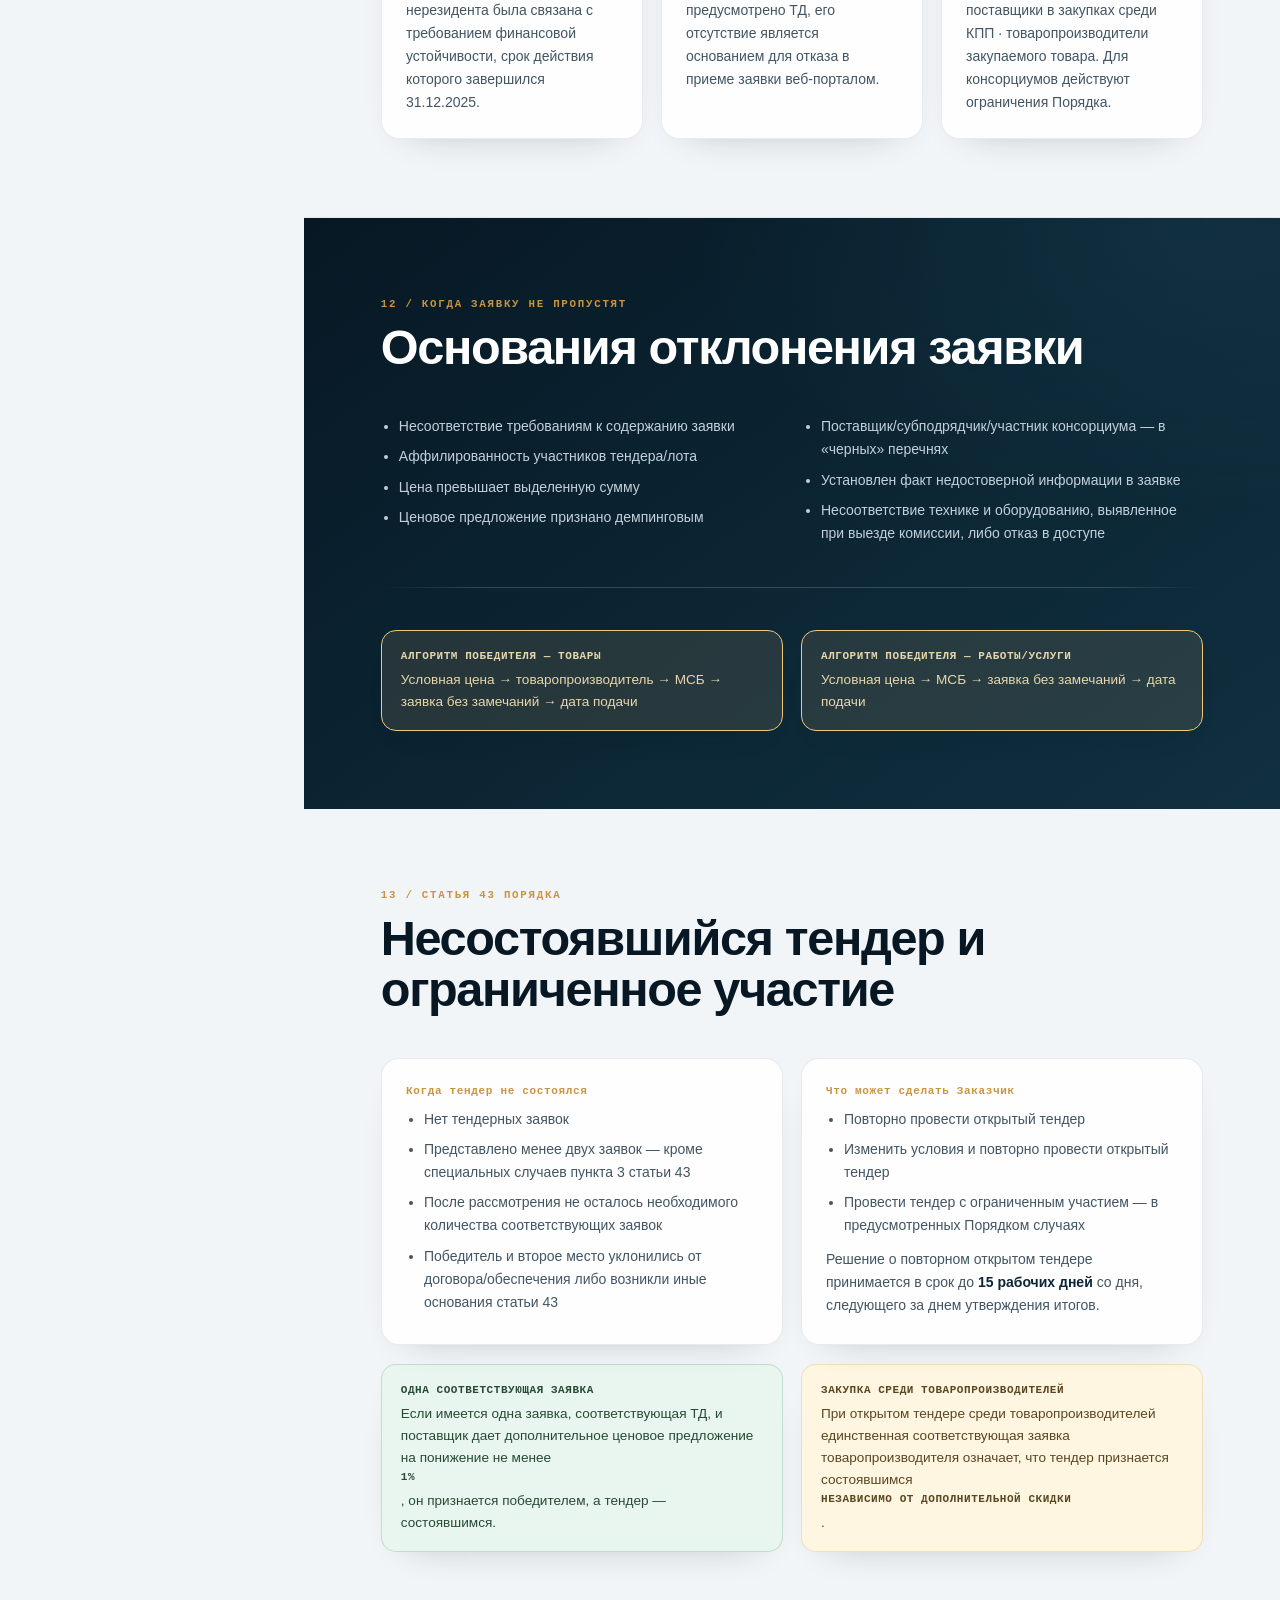
==== commit 0bd50556: "Заставка: ещё крупнее шрифт (заголовок, подписи, пункты, кнопка, знак SK)" ====
--- a/index.html
+++ b/index.html
@@ -872,7 +872,7 @@
   }
 
   /* animated procurement pipeline — ambient "waiting" loop, replaces the old one-shot progress bar */
-  .intro-pipeline{position:relative;z-index:2;width:100%;max-width:560px;margin-top:16px;opacity:0;animation:introUp .6s ease 1.65s both;}
+  .intro-pipeline{position:relative;z-index:2;width:100%;max-width:640px;margin-top:18px;opacity:0;animation:introUp .6s ease 1.65s both;}
   .intro-pipeline-track{position:relative;height:2px;background:rgba(255,255,255,.12);border-radius:2px;overflow:hidden;}
   .intro-pipeline-glow{position:absolute;top:-5px;left:-30%;width:22%;height:12px;
     background:radial-gradient(closest-side,rgba(240,200,120,.9),rgba(240,200,120,0) 72%);
@@ -886,30 +886,30 @@
   .intro-pipeline-nodes span:nth-child(4){animation-delay:2.4s;}
   .intro-pipeline-nodes span:nth-child(5){animation-delay:3.2s;}
   @keyframes pipelinePulse{0%,85%,100%{background:rgba(240,200,120,.4);box-shadow:none;transform:scale(1);}10%{background:#ffe2a6;box-shadow:0 0 12px 3px rgba(240,200,120,.7);transform:scale(1.5);}}
-  .intro-pipeline-labels{display:flex;justify-content:space-between;margin-top:10px;font-family:SFMono-Regular,Consolas,'Liberation Mono',Menlo,monospace;font-size:11px;letter-spacing:.03em;color:#8ea0af;text-transform:uppercase;}
-  @media (max-width:600px){ .intro-pipeline-labels{font-size:9px;} }
+  .intro-pipeline-labels{display:flex;justify-content:space-between;margin-top:12px;font-family:SFMono-Regular,Consolas,'Liberation Mono',Menlo,monospace;font-size:13px;letter-spacing:.03em;color:#a3b6c4;text-transform:uppercase;}
+  @media (max-width:600px){ .intro-pipeline-labels{font-size:10.5px;} }
   .intro-mark{
-    position:relative;z-index:2;width:68px;height:68px;border-radius:17px;
+    position:relative;z-index:2;width:80px;height:80px;border-radius:19px;
     background:linear-gradient(145deg,rgba(240,200,120,.2),rgba(255,255,255,.04));
     border:1.4px solid var(--brass,#c99442);display:flex;align-items:center;justify-content:center;
-    font-family:'Avenir Next','Segoe UI',Arial,sans-serif;font-weight:700;color:#f0c878;font-size:23px;
+    font-family:'Avenir Next','Segoe UI',Arial,sans-serif;font-weight:700;color:#f0c878;font-size:28px;
     opacity:0;animation:introMark .8s ease .1s both;box-shadow:0 18px 40px rgba(0,0,0,.4);
   }
   @keyframes introMark{from{opacity:0;transform:scale(.6) rotate(-8deg);}to{opacity:1;transform:scale(1) rotate(0);}}
   .intro-title{
     position:relative;z-index:2;color:#fdfaf2;font-family:'Avenir Next','Segoe UI',Arial,sans-serif;
-    font-size:clamp(24px,4vw,37px);font-weight:600;letter-spacing:-.01em;opacity:0;animation:introUp .7s ease .35s both;
+    font-size:clamp(30px,5vw,46px);font-weight:600;letter-spacing:-.015em;opacity:0;animation:introUp .7s ease .35s both;
   }
   .intro-sub{
-    position:relative;z-index:2;color:#a3b6c4;font-family:SFMono-Regular,Consolas,'Liberation Mono',Menlo,monospace;
-    font-size:13px;letter-spacing:.13em;text-transform:uppercase;opacity:0;animation:introUp .7s ease .5s both;
+    position:relative;z-index:2;color:#b2c3cf;font-family:SFMono-Regular,Consolas,'Liberation Mono',Menlo,monospace;
+    font-size:15px;letter-spacing:.12em;text-transform:uppercase;opacity:0;animation:introUp .7s ease .5s both;
   }
   @keyframes introUp{from{opacity:0;transform:translateY(10px);}to{opacity:1;transform:translateY(0);}}
-  .intro-agenda{position:relative;z-index:2;display:flex;flex-wrap:wrap;justify-content:center;gap:8px;max-width:660px;margin-top:8px;}
+  .intro-agenda{position:relative;z-index:2;display:flex;flex-wrap:wrap;justify-content:center;gap:9px;max-width:740px;margin-top:10px;}
   .intro-item{
-    font-family:SFMono-Regular,Consolas,'Liberation Mono',Menlo,monospace;font-size:12px;letter-spacing:.02em;
-    color:#8ea0af;background:rgba(255,255,255,.045);border:1px solid rgba(240,200,120,.14);
-    padding:7px 14px;border-radius:999px;opacity:0;transform:translateY(6px);animation:introItem .55s ease forwards;
+    font-family:SFMono-Regular,Consolas,'Liberation Mono',Menlo,monospace;font-size:14px;letter-spacing:.02em;
+    color:#9caebd;background:rgba(255,255,255,.045);border:1px solid rgba(240,200,120,.14);
+    padding:8px 16px;border-radius:999px;opacity:0;transform:translateY(6px);animation:introItem .55s ease forwards;
   }
   .intro-item:nth-child(1){animation-delay:.62s;}
   .intro-item:nth-child(2){animation-delay:.75s;}
@@ -926,11 +926,11 @@
   }
   .intro-skip{
     position:absolute;bottom:26px;right:26px;z-index:3;background:none;border:1px solid rgba(240,200,120,.4);
-    color:#cbd9e1;font-family:SFMono-Regular,Consolas,'Liberation Mono',Menlo,monospace;font-size:12.5px;
-    padding:10px 17px;border-radius:999px;cursor:pointer;opacity:0;animation:introUp .5s ease 1.1s both;transition:background .2s ease;
+    color:#d6e0e6;font-family:SFMono-Regular,Consolas,'Liberation Mono',Menlo,monospace;font-size:14.5px;
+    padding:11px 19px;border-radius:999px;cursor:pointer;opacity:0;animation:introUp .5s ease 1.1s both;transition:background .2s ease;
   }
   .intro-skip:hover{background:rgba(240,200,120,.14);}
-  @media (max-width:600px){ .intro-agenda{ max-width:320px; } .intro-item{ font-size:10px; padding:5px 10px; } }
+  @media (max-width:600px){ .intro-agenda{ max-width:360px; } .intro-item{ font-size:11.5px; padding:6px 12px; } }
   @media (prefers-reduced-motion: reduce){
     #introOverlay,.intro-mark,.intro-title,.intro-sub,.intro-item,.intro-skip,.intro-rings span,
     .intro-orbit-ring,.orbit-item i,.intro-pipeline,.intro-pipeline-glow,.intro-pipeline-nodes span{animation:none !important;opacity:1 !important;transform:none !important;}
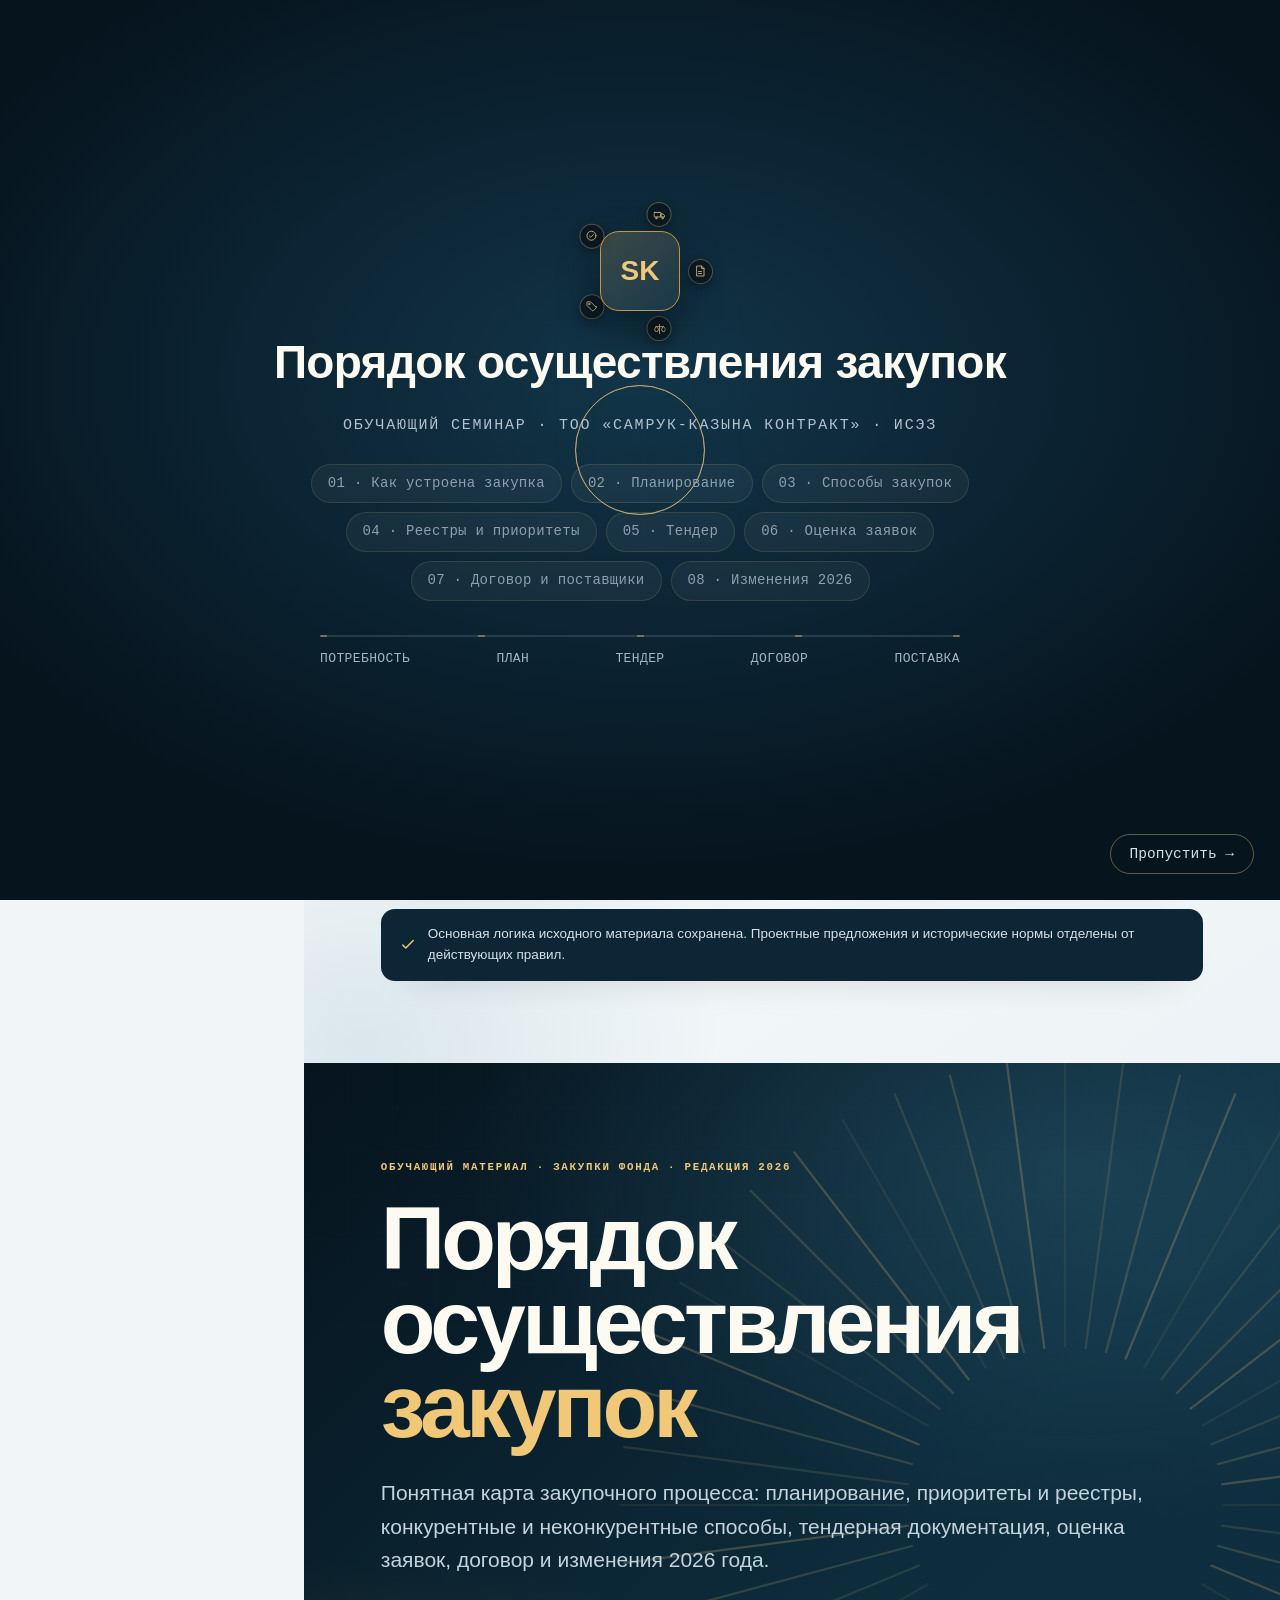
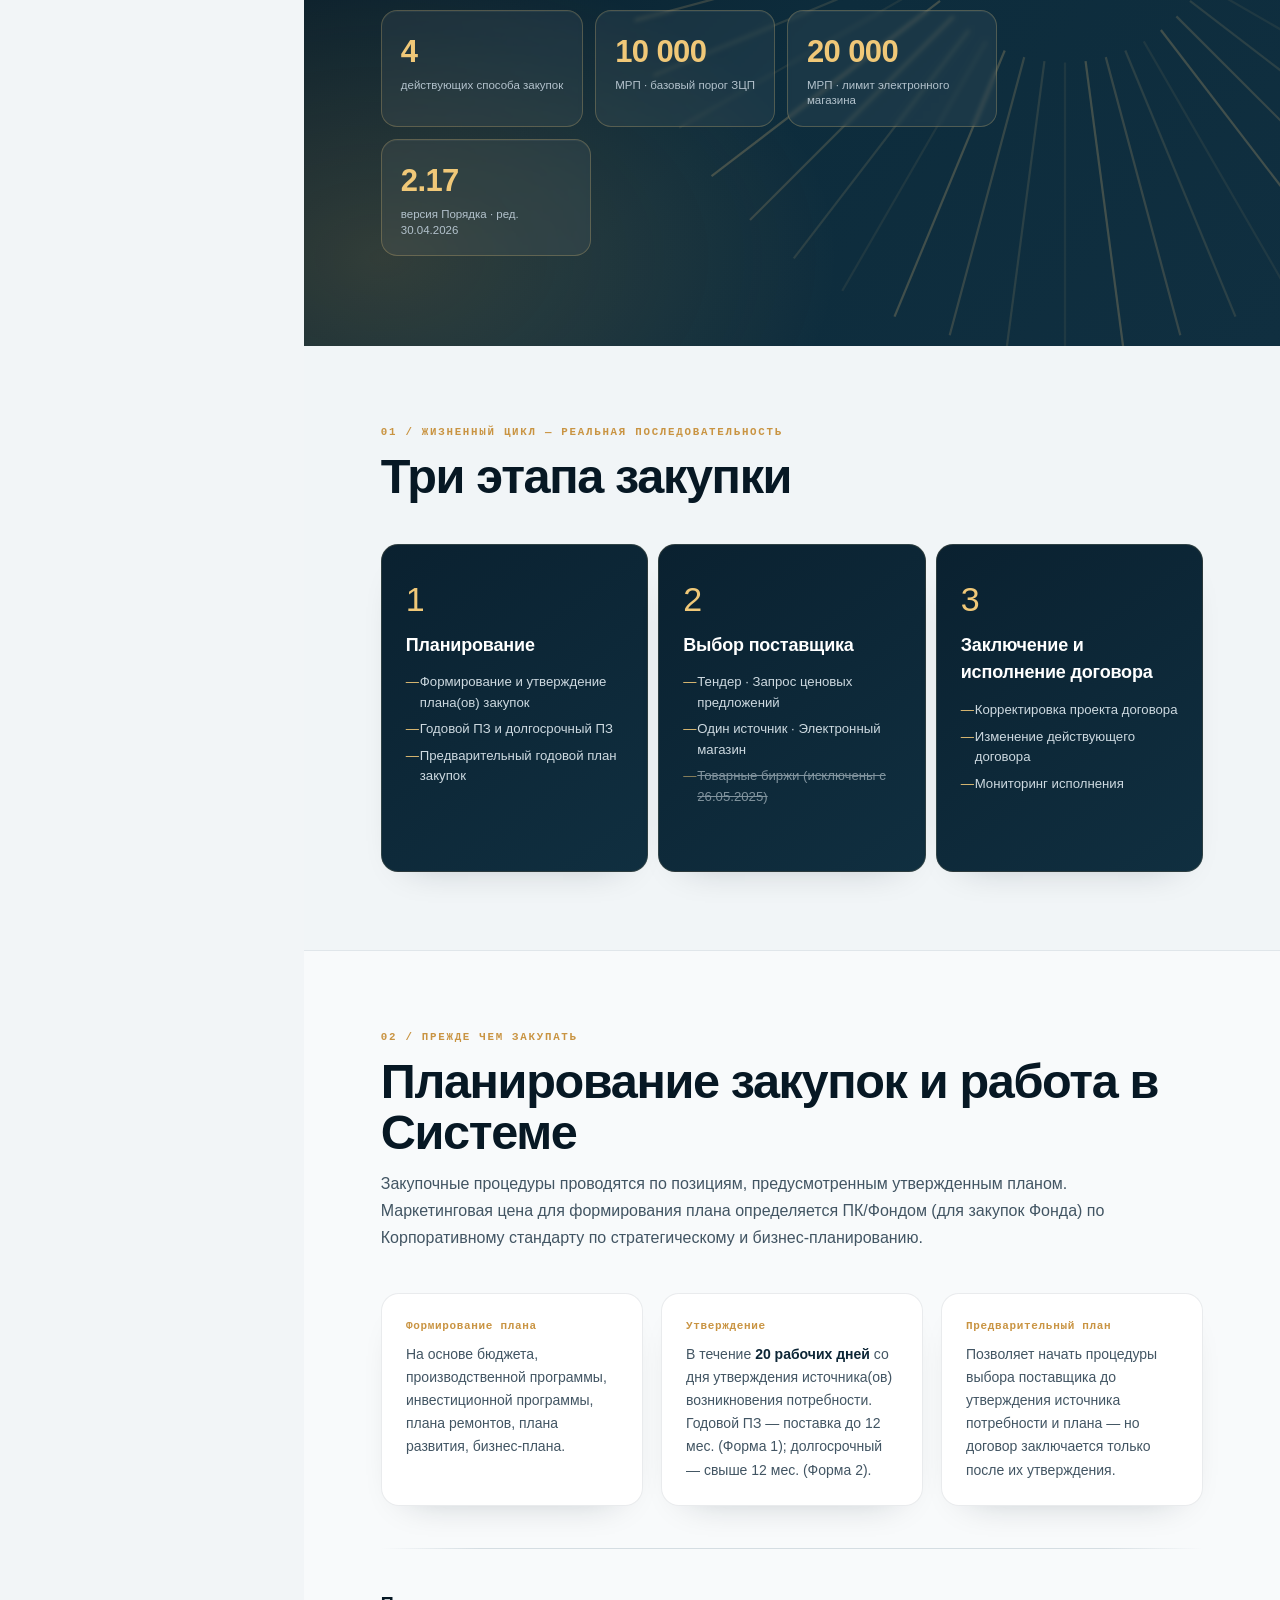
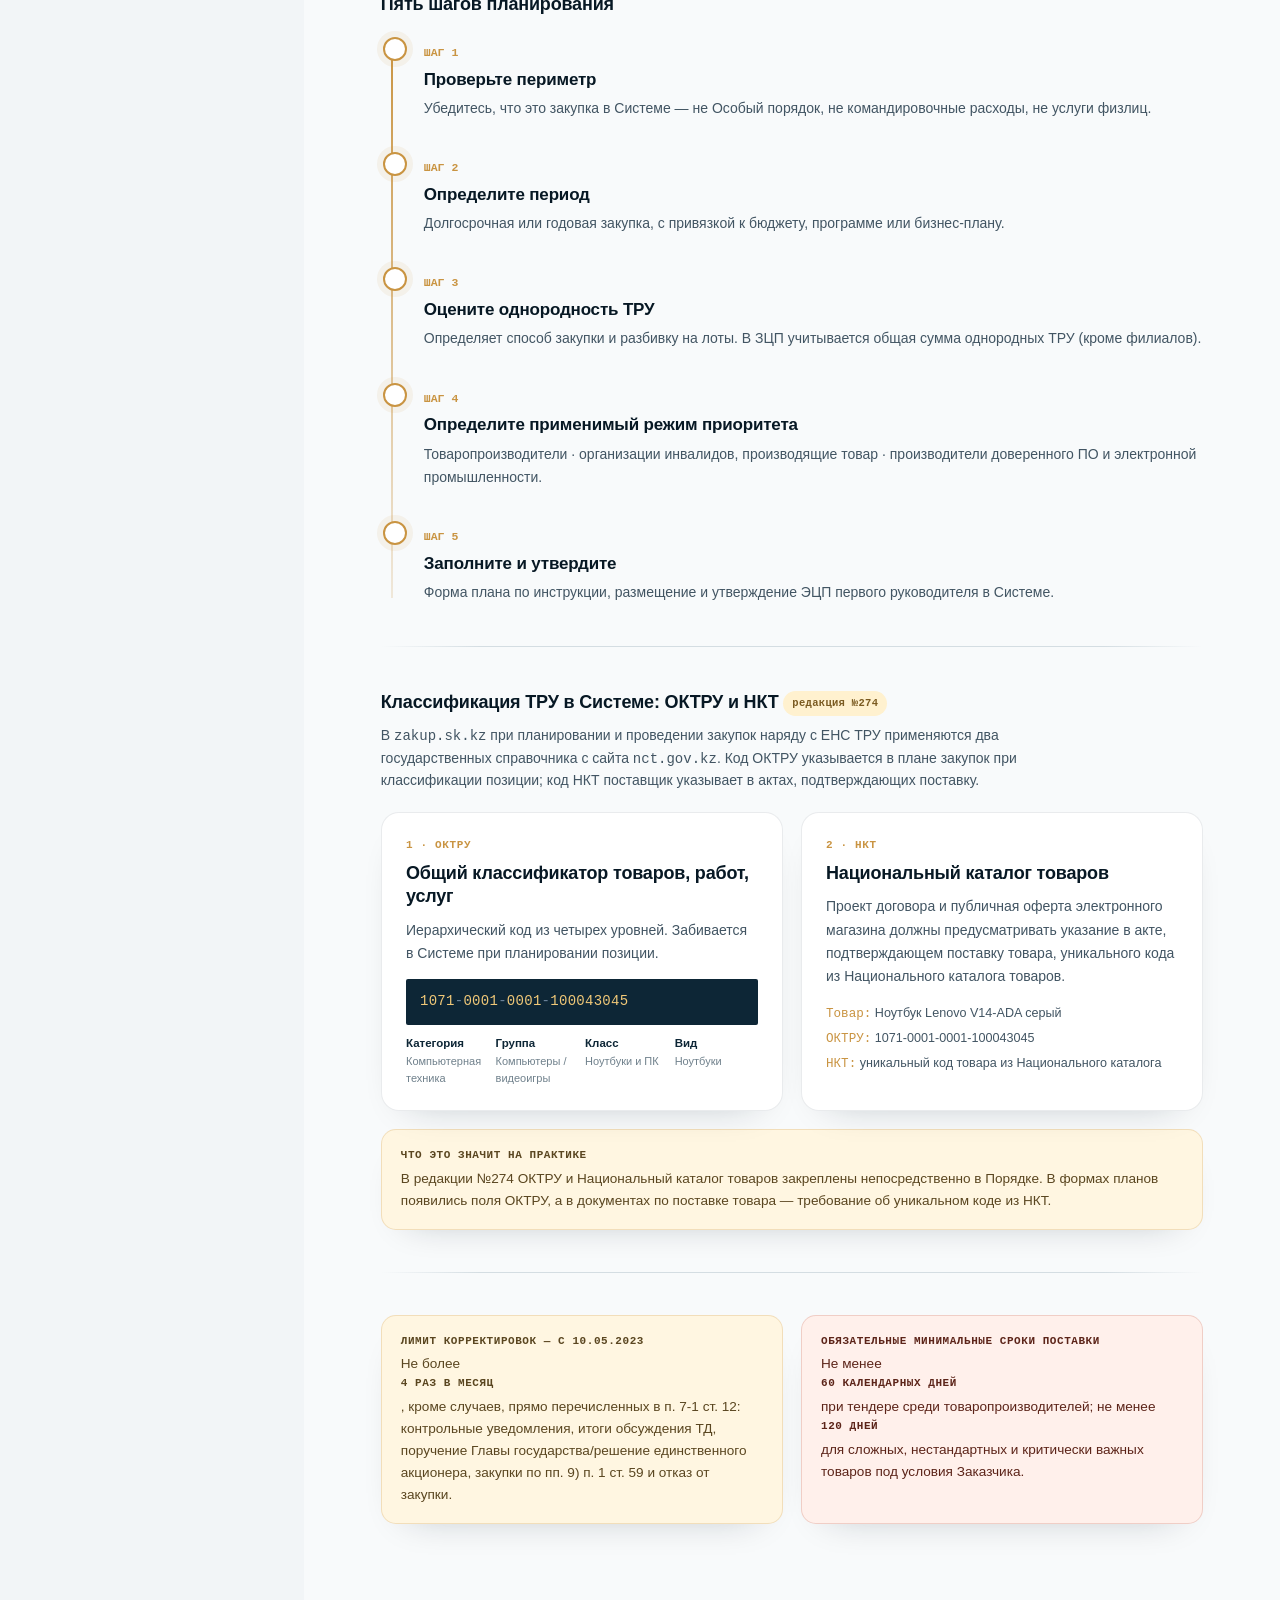
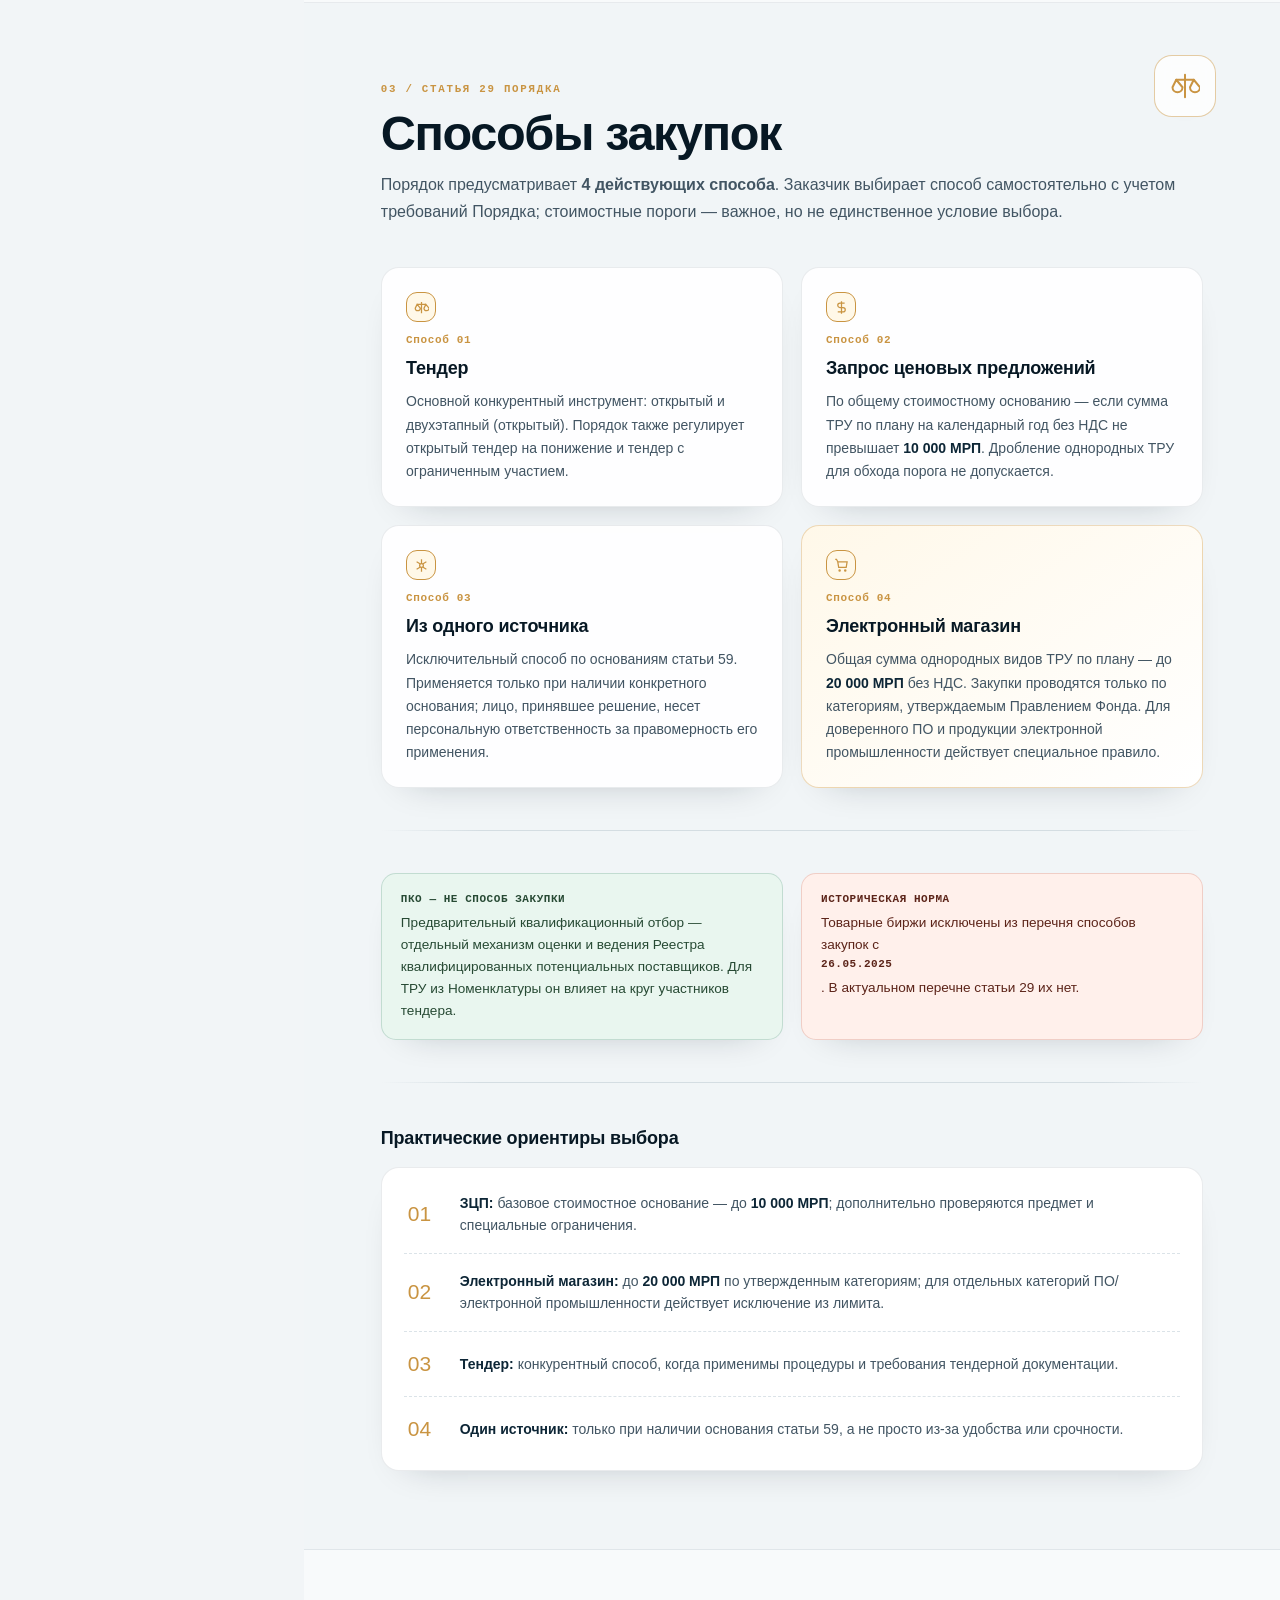
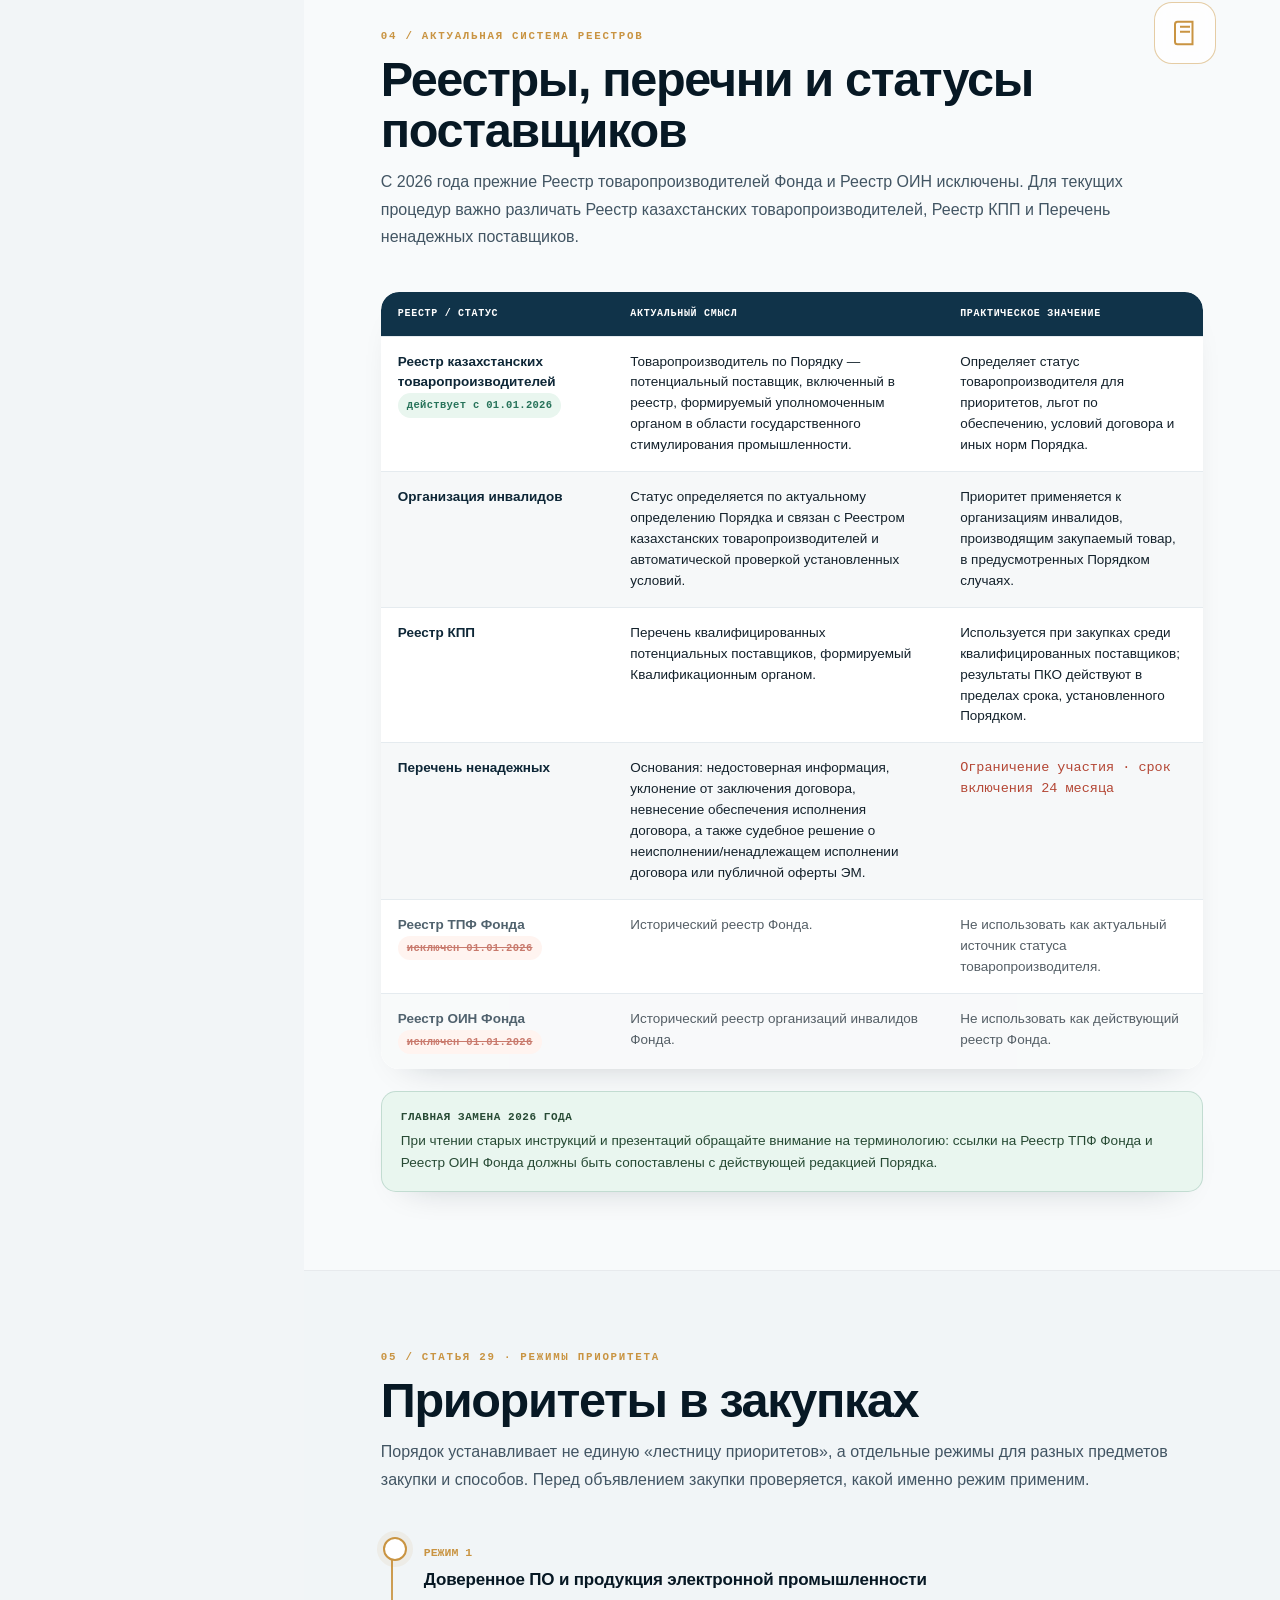
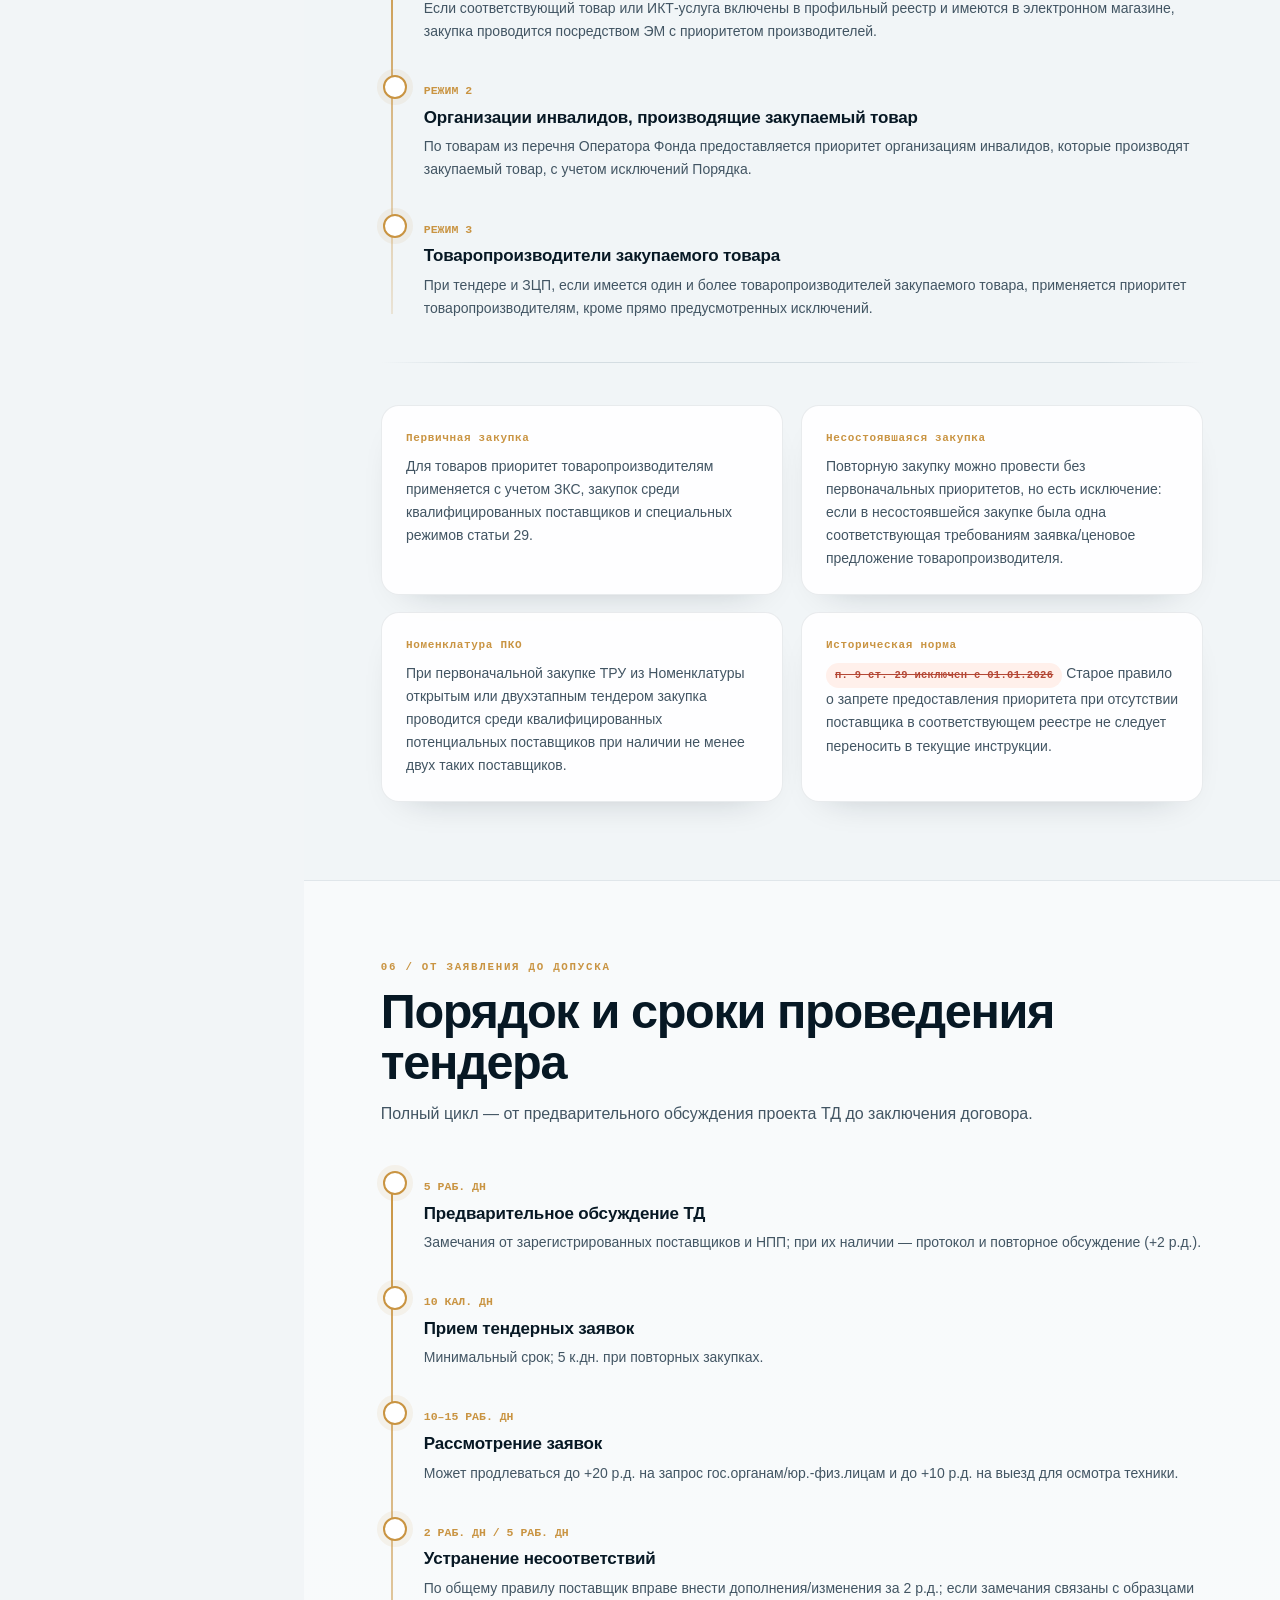
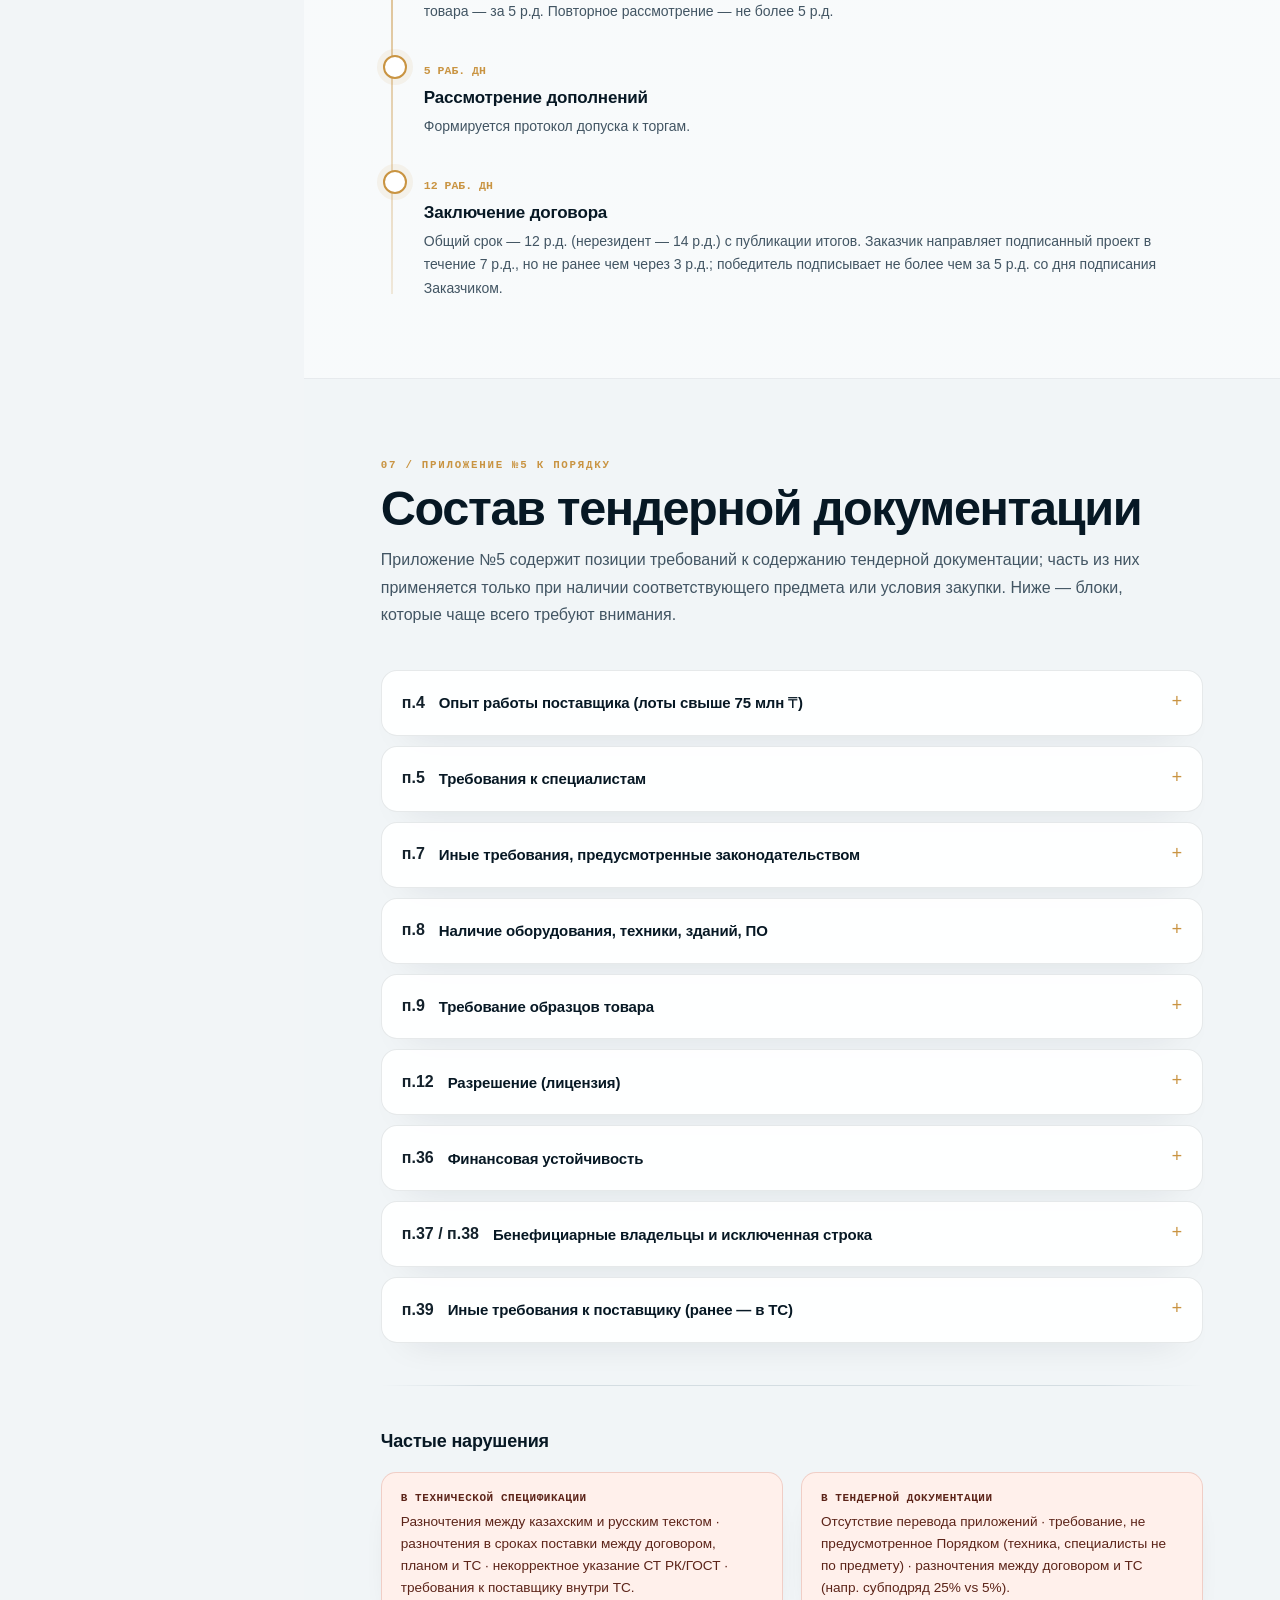
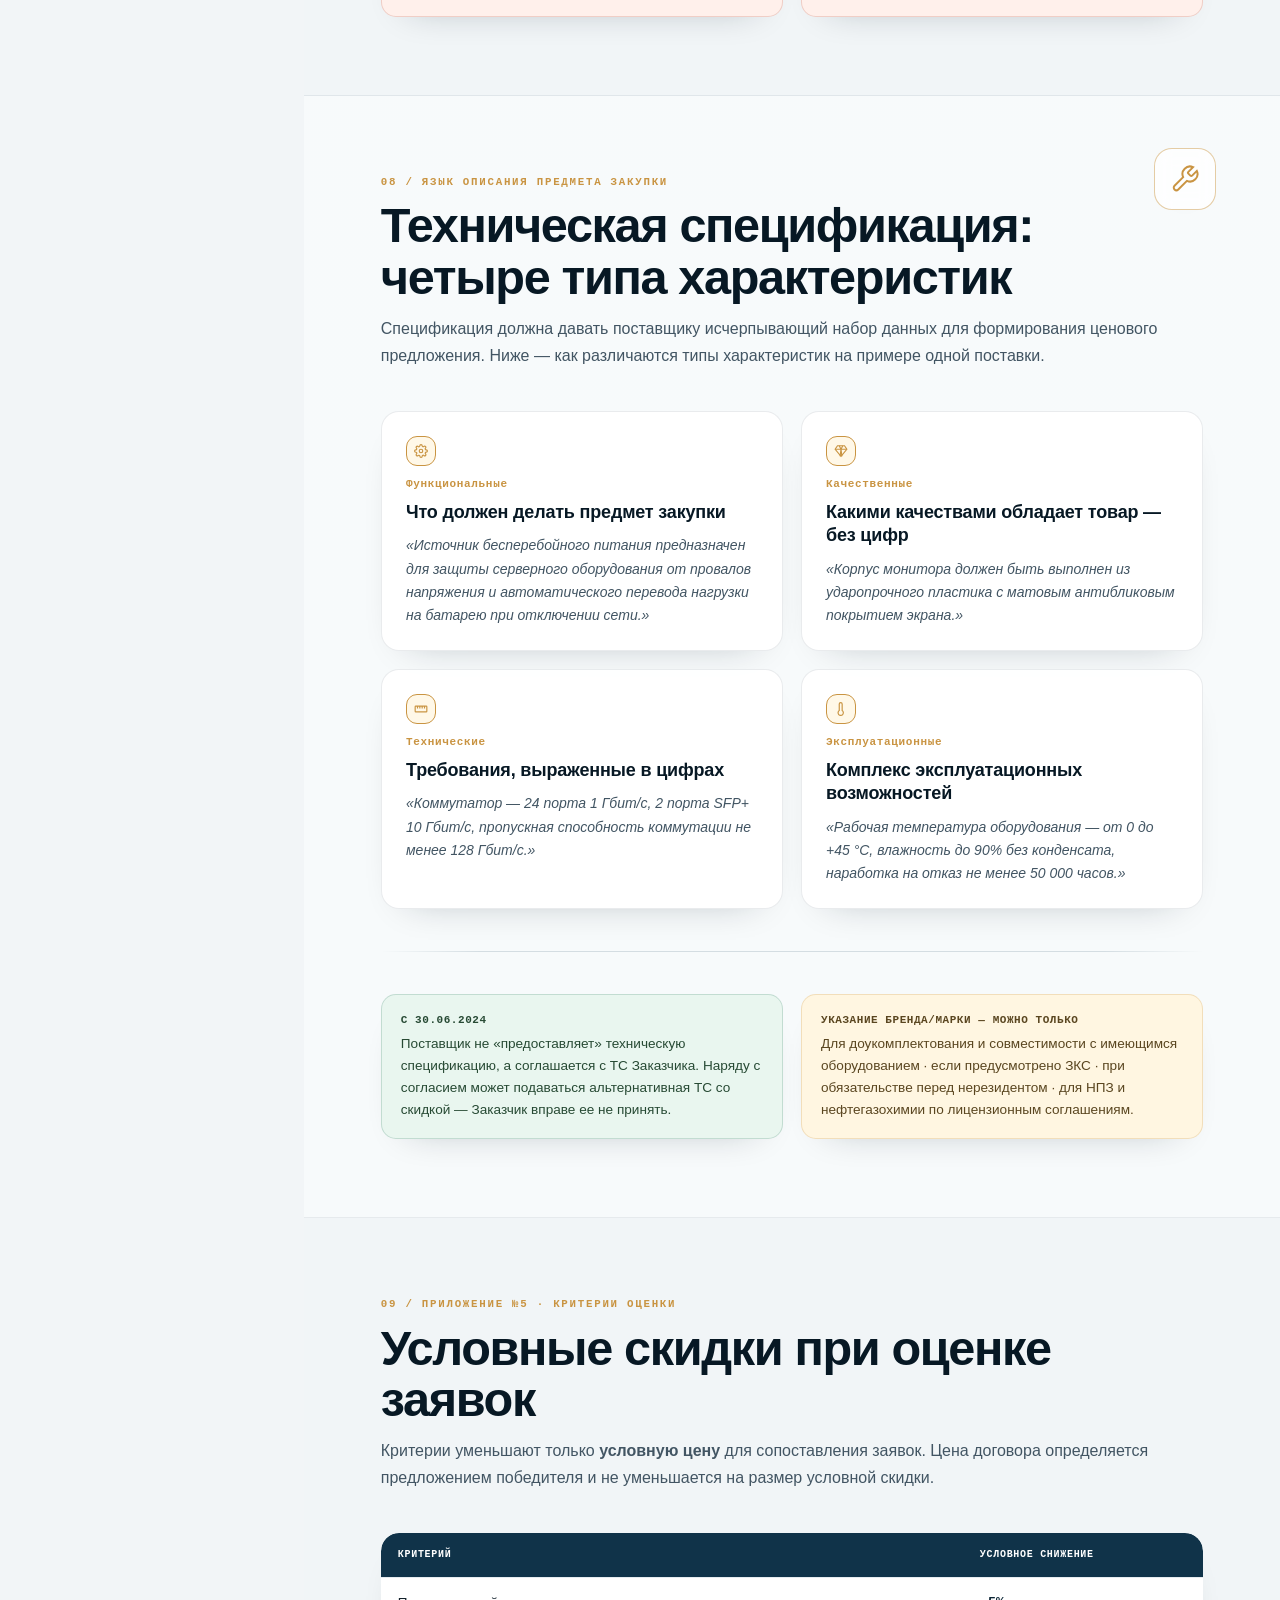
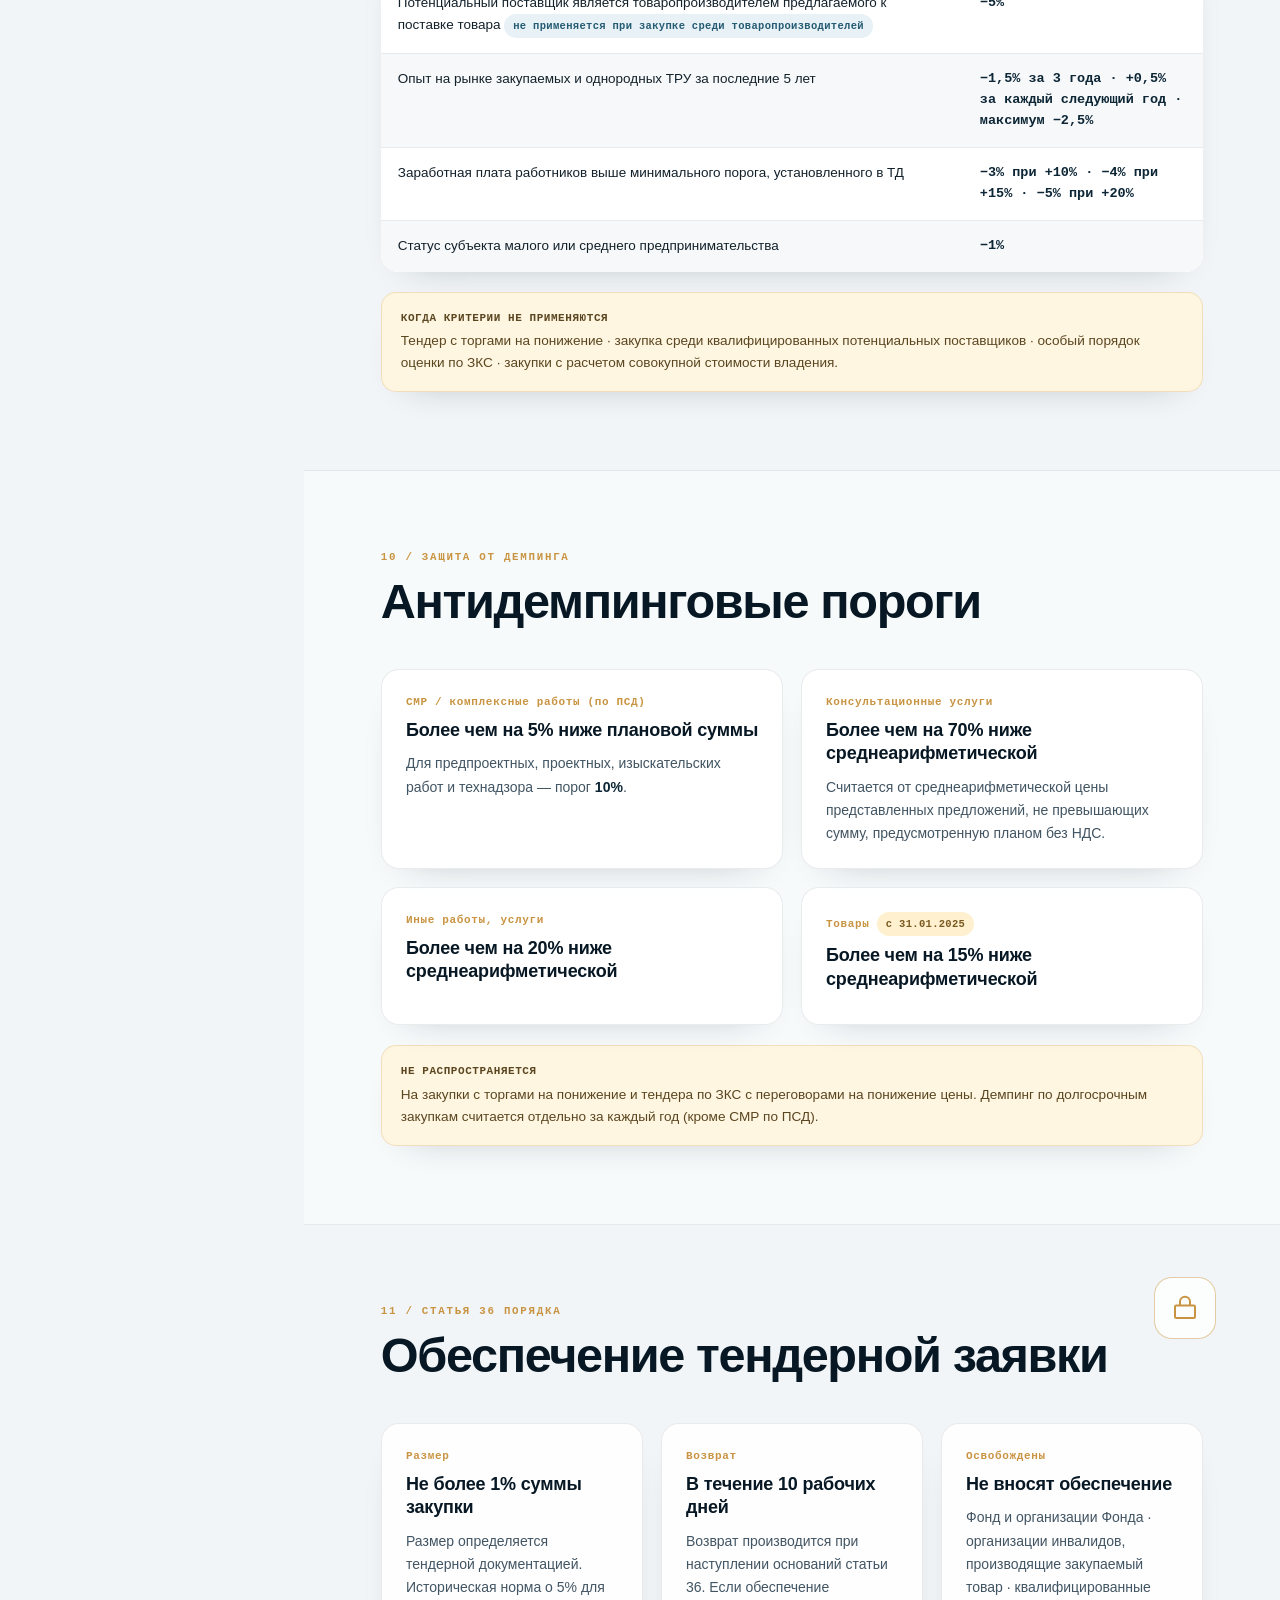
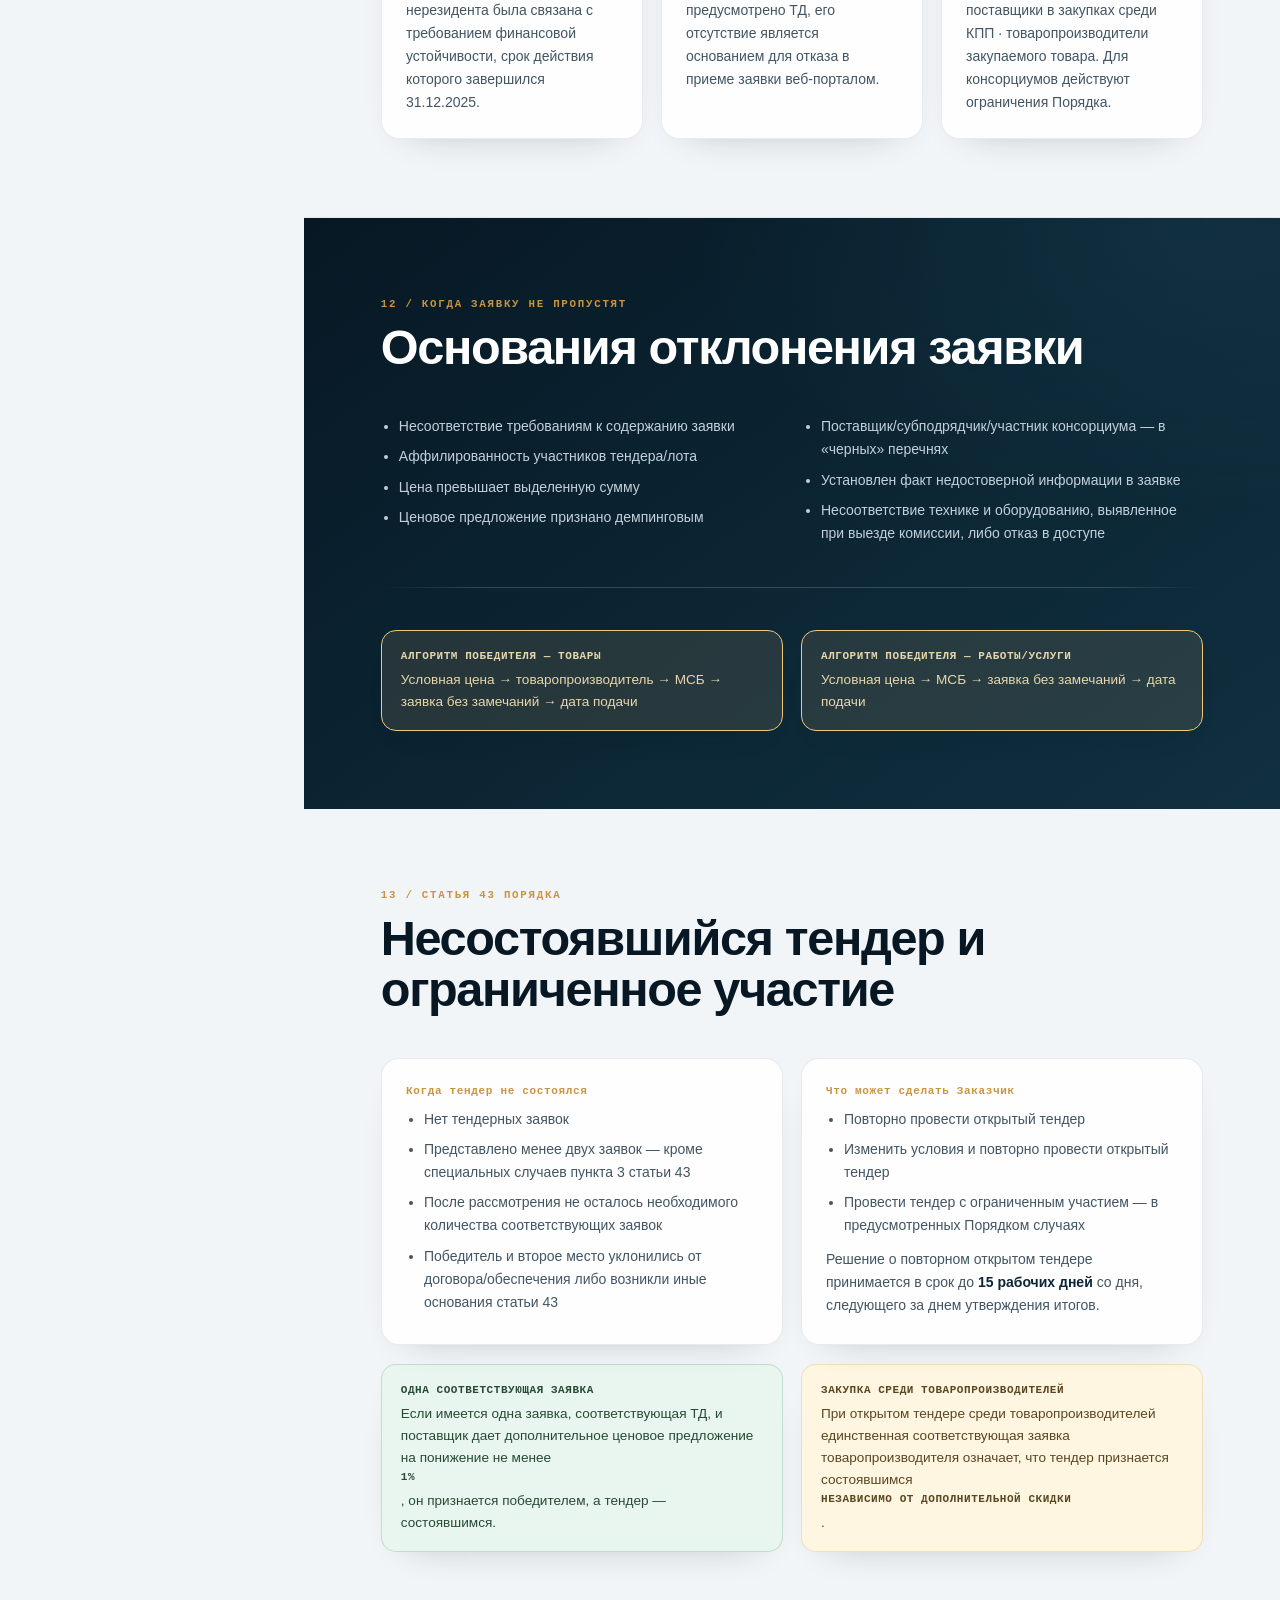
==== commit 763ccfae: "Добавить QR-код на сайт в конце страницы QR-код (ошибкоустойчивость M) сгенерирован локально Python-" ====
--- a/index.html
+++ b/index.html
@@ -371,6 +371,16 @@
     transition:all .2s ease;
   }
   footer .contact-card a:hover{ background:var(--brass); color:var(--navy-950); }
+  .qr-card{
+    display:flex;align-items:center;gap:20px;margin-top:22px;padding:18px 24px;
+    border:1px solid rgba(240,200,120,.25);border-radius:16px;background:rgba(255,255,255,.03);
+  }
+  .qr-box{background:#fff;padding:9px;border-radius:10px;flex:none;box-shadow:0 10px 26px rgba(0,0,0,.35);}
+  .qr-box svg{display:block;width:96px;height:96px;}
+  .qr-text{display:flex;flex-direction:column;gap:4px;}
+  .qr-label{color:#fff;font-size:14px;font-weight:600;}
+  .qr-url{font-family:SFMono-Regular,Consolas,'Liberation Mono',Menlo,monospace;font-size:12.5px;color:var(--brass-light);letter-spacing:.02em;}
+  @media (max-width:480px){ .qr-card{flex-direction:column;text-align:center;} }
   footer .fine{ font-size:11.5px; color:var(--navy-700); font-family:SFMono-Regular,Consolas,'Liberation Mono',Menlo,monospace; display:flex; justify-content:space-between; flex-wrap:wrap; gap:10px; }
 
   /* back to top */
@@ -2174,6 +2184,19 @@
       <div class="fine">
         <span>АО «Самрук-Казына» · Порядок осуществления закупок</span>
         <span>Версия 2.17 · редакция от 30.04.2026 (СД №274) · с учетом протоколов № 259 и № 269</span>
+      </div>
+
+      <div class="qr-card">
+        <div class="qr-box">
+          <svg viewBox="0 0 29 29" width="120" height="120" role="img" aria-label="QR-код: armanaip-tech.github.io">
+            <rect width="29" height="29" fill="#ffffff"/>
+            <path fill="#0d2636" d="M0,0h1v1h-1zM1,0h1v1h-1zM2,0h1v1h-1zM3,0h1v1h-1zM4,0h1v1h-1zM5,0h1v1h-1zM6,0h1v1h-1zM8,0h1v1h-1zM9,0h1v1h-1zM11,0h1v1h-1zM12,0h1v1h-1zM18,0h1v1h-1zM22,0h1v1h-1zM23,0h1v1h-1zM24,0h1v1h-1zM25,0h1v1h-1zM26,0h1v1h-1zM27,0h1v1h-1zM28,0h1v1h-1zM0,1h1v1h-1zM6,1h1v1h-1zM9,1h1v1h-1zM12,1h1v1h-1zM16,1h1v1h-1zM17,1h1v1h-1zM19,1h1v1h-1zM20,1h1v1h-1zM22,1h1v1h-1zM28,1h1v1h-1zM0,2h1v1h-1zM2,2h1v1h-1zM3,2h1v1h-1zM4,2h1v1h-1zM6,2h1v1h-1zM9,2h1v1h-1zM10,2h1v1h-1zM13,2h1v1h-1zM15,2h1v1h-1zM16,2h1v1h-1zM17,2h1v1h-1zM18,2h1v1h-1zM19,2h1v1h-1zM20,2h1v1h-1zM22,2h1v1h-1zM24,2h1v1h-1zM25,2h1v1h-1zM26,2h1v1h-1zM28,2h1v1h-1zM0,3h1v1h-1zM2,3h1v1h-1zM3,3h1v1h-1zM4,3h1v1h-1zM6,3h1v1h-1zM8,3h1v1h-1zM9,3h1v1h-1zM10,3h1v1h-1zM12,3h1v1h-1zM14,3h1v1h-1zM15,3h1v1h-1zM16,3h1v1h-1zM18,3h1v1h-1zM19,3h1v1h-1zM22,3h1v1h-1zM24,3h1v1h-1zM25,3h1v1h-1zM26,3h1v1h-1zM28,3h1v1h-1zM0,4h1v1h-1zM2,4h1v1h-1zM3,4h1v1h-1zM4,4h1v1h-1zM6,4h1v1h-1zM8,4h1v1h-1zM10,4h1v1h-1zM12,4h1v1h-1zM13,4h1v1h-1zM14,4h1v1h-1zM16,4h1v1h-1zM17,4h1v1h-1zM18,4h1v1h-1zM20,4h1v1h-1zM22,4h1v1h-1zM24,4h1v1h-1zM25,4h1v1h-1zM26,4h1v1h-1zM28,4h1v1h-1zM0,5h1v1h-1zM6,5h1v1h-1zM8,5h1v1h-1zM9,5h1v1h-1zM10,5h1v1h-1zM13,5h1v1h-1zM14,5h1v1h-1zM15,5h1v1h-1zM18,5h1v1h-1zM19,5h1v1h-1zM20,5h1v1h-1zM22,5h1v1h-1zM28,5h1v1h-1zM0,6h1v1h-1zM1,6h1v1h-1zM2,6h1v1h-1zM3,6h1v1h-1zM4,6h1v1h-1zM5,6h1v1h-1zM6,6h1v1h-1zM8,6h1v1h-1zM10,6h1v1h-1zM12,6h1v1h-1zM14,6h1v1h-1zM16,6h1v1h-1zM18,6h1v1h-1zM20,6h1v1h-1zM22,6h1v1h-1zM23,6h1v1h-1zM24,6h1v1h-1zM25,6h1v1h-1zM26,6h1v1h-1zM27,6h1v1h-1zM28,6h1v1h-1zM8,7h1v1h-1zM9,7h1v1h-1zM10,7h1v1h-1zM11,7h1v1h-1zM12,7h1v1h-1zM14,7h1v1h-1zM17,7h1v1h-1zM18,7h1v1h-1zM0,8h1v1h-1zM4,8h1v1h-1zM6,8h1v1h-1zM7,8h1v1h-1zM8,8h1v1h-1zM13,8h1v1h-1zM14,8h1v1h-1zM15,8h1v1h-1zM16,8h1v1h-1zM17,8h1v1h-1zM20,8h1v1h-1zM21,8h1v1h-1zM22,8h1v1h-1zM23,8h1v1h-1zM24,8h1v1h-1zM25,8h1v1h-1zM28,8h1v1h-1zM1,9h1v1h-1zM2,9h1v1h-1zM3,9h1v1h-1zM4,9h1v1h-1zM7,9h1v1h-1zM8,9h1v1h-1zM10,9h1v1h-1zM11,9h1v1h-1zM12,9h1v1h-1zM22,9h1v1h-1zM23,9h1v1h-1zM24,9h1v1h-1zM25,9h1v1h-1zM26,9h1v1h-1zM27,9h1v1h-1zM28,9h1v1h-1zM0,10h1v1h-1zM1,10h1v1h-1zM3,10h1v1h-1zM4,10h1v1h-1zM6,10h1v1h-1zM7,10h1v1h-1zM12,10h1v1h-1zM13,10h1v1h-1zM14,10h1v1h-1zM15,10h1v1h-1zM17,10h1v1h-1zM18,10h1v1h-1zM20,10h1v1h-1zM28,10h1v1h-1zM1,11h1v1h-1zM3,11h1v1h-1zM5,11h1v1h-1zM10,11h1v1h-1zM13,11h1v1h-1zM15,11h1v1h-1zM16,11h1v1h-1zM17,11h1v1h-1zM19,11h1v1h-1zM21,11h1v1h-1zM23,11h1v1h-1zM25,11h1v1h-1zM27,11h1v1h-1zM28,11h1v1h-1zM0,12h1v1h-1zM2,12h1v1h-1zM3,12h1v1h-1zM4,12h1v1h-1zM6,12h1v1h-1zM7,12h1v1h-1zM9,12h1v1h-1zM13,12h1v1h-1zM17,12h1v1h-1zM19,12h1v1h-1zM20,12h1v1h-1zM21,12h1v1h-1zM27,12h1v1h-1zM1,13h1v1h-1zM2,13h1v1h-1zM5,13h1v1h-1zM8,13h1v1h-1zM11,13h1v1h-1zM12,13h1v1h-1zM13,13h1v1h-1zM14,13h1v1h-1zM16,13h1v1h-1zM17,13h1v1h-1zM18,13h1v1h-1zM22,13h1v1h-1zM23,13h1v1h-1zM24,13h1v1h-1zM25,13h1v1h-1zM26,13h1v1h-1zM27,13h1v1h-1zM28,13h1v1h-1zM2,14h1v1h-1zM4,14h1v1h-1zM5,14h1v1h-1zM6,14h1v1h-1zM9,14h1v1h-1zM10,14h1v1h-1zM12,14h1v1h-1zM16,14h1v1h-1zM17,14h1v1h-1zM20,14h1v1h-1zM21,14h1v1h-1zM22,14h1v1h-1zM25,14h1v1h-1zM26,14h1v1h-1zM28,14h1v1h-1zM1,15h1v1h-1zM5,15h1v1h-1zM7,15h1v1h-1zM8,15h1v1h-1zM12,15h1v1h-1zM14,15h1v1h-1zM17,15h1v1h-1zM20,15h1v1h-1zM22,15h1v1h-1zM24,15h1v1h-1zM27,15h1v1h-1zM28,15h1v1h-1zM0,16h1v1h-1zM1,16h1v1h-1zM2,16h1v1h-1zM3,16h1v1h-1zM5,16h1v1h-1zM6,16h1v1h-1zM12,16h1v1h-1zM13,16h1v1h-1zM14,16h1v1h-1zM15,16h1v1h-1zM17,16h1v1h-1zM19,16h1v1h-1zM20,16h1v1h-1zM21,16h1v1h-1zM27,16h1v1h-1zM0,17h1v1h-1zM1,17h1v1h-1zM2,17h1v1h-1zM5,17h1v1h-1zM7,17h1v1h-1zM9,17h1v1h-1zM10,17h1v1h-1zM11,17h1v1h-1zM12,17h1v1h-1zM22,17h1v1h-1zM23,17h1v1h-1zM24,17h1v1h-1zM25,17h1v1h-1zM27,17h1v1h-1zM28,17h1v1h-1zM3,18h1v1h-1zM5,18h1v1h-1zM6,18h1v1h-1zM10,18h1v1h-1zM12,18h1v1h-1zM13,18h1v1h-1zM14,18h1v1h-1zM15,18h1v1h-1zM17,18h1v1h-1zM18,18h1v1h-1zM21,18h1v1h-1zM23,18h1v1h-1zM24,18h1v1h-1zM26,18h1v1h-1zM28,18h1v1h-1zM4,19h1v1h-1zM8,19h1v1h-1zM9,19h1v1h-1zM13,19h1v1h-1zM17,19h1v1h-1zM18,19h1v1h-1zM20,19h1v1h-1zM22,19h1v1h-1zM23,19h1v1h-1zM27,19h1v1h-1zM28,19h1v1h-1zM0,20h1v1h-1zM1,20h1v1h-1zM2,20h1v1h-1zM4,20h1v1h-1zM6,20h1v1h-1zM7,20h1v1h-1zM11,20h1v1h-1zM12,20h1v1h-1zM13,20h1v1h-1zM15,20h1v1h-1zM17,20h1v1h-1zM19,20h1v1h-1zM20,20h1v1h-1zM21,20h1v1h-1zM22,20h1v1h-1zM23,20h1v1h-1zM24,20h1v1h-1zM25,20h1v1h-1zM28,20h1v1h-1zM8,21h1v1h-1zM10,21h1v1h-1zM12,21h1v1h-1zM13,21h1v1h-1zM14,21h1v1h-1zM15,21h1v1h-1zM18,21h1v1h-1zM20,21h1v1h-1zM24,21h1v1h-1zM28,21h1v1h-1zM0,22h1v1h-1zM1,22h1v1h-1zM2,22h1v1h-1zM3,22h1v1h-1zM4,22h1v1h-1zM5,22h1v1h-1zM6,22h1v1h-1zM8,22h1v1h-1zM10,22h1v1h-1zM15,22h1v1h-1zM19,22h1v1h-1zM20,22h1v1h-1zM22,22h1v1h-1zM24,22h1v1h-1zM25,22h1v1h-1zM26,22h1v1h-1zM28,22h1v1h-1zM0,23h1v1h-1zM6,23h1v1h-1zM10,23h1v1h-1zM12,23h1v1h-1zM14,23h1v1h-1zM17,23h1v1h-1zM19,23h1v1h-1zM20,23h1v1h-1zM24,23h1v1h-1zM27,23h1v1h-1zM28,23h1v1h-1zM0,24h1v1h-1zM2,24h1v1h-1zM3,24h1v1h-1zM4,24h1v1h-1zM6,24h1v1h-1zM8,24h1v1h-1zM11,24h1v1h-1zM13,24h1v1h-1zM14,24h1v1h-1zM15,24h1v1h-1zM17,24h1v1h-1zM18,24h1v1h-1zM19,24h1v1h-1zM20,24h1v1h-1zM21,24h1v1h-1zM22,24h1v1h-1zM23,24h1v1h-1zM24,24h1v1h-1zM25,24h1v1h-1zM0,25h1v1h-1zM2,25h1v1h-1zM3,25h1v1h-1zM4,25h1v1h-1zM6,25h1v1h-1zM9,25h1v1h-1zM11,25h1v1h-1zM15,25h1v1h-1zM16,25h1v1h-1zM17,25h1v1h-1zM18,25h1v1h-1zM20,25h1v1h-1zM21,25h1v1h-1zM23,25h1v1h-1zM28,25h1v1h-1zM0,26h1v1h-1zM2,26h1v1h-1zM3,26h1v1h-1zM4,26h1v1h-1zM6,26h1v1h-1zM10,26h1v1h-1zM11,26h1v1h-1zM14,26h1v1h-1zM15,26h1v1h-1zM18,26h1v1h-1zM19,26h1v1h-1zM20,26h1v1h-1zM25,26h1v1h-1zM26,26h1v1h-1zM27,26h1v1h-1zM28,26h1v1h-1zM0,27h1v1h-1zM6,27h1v1h-1zM9,27h1v1h-1zM11,27h1v1h-1zM14,27h1v1h-1zM15,27h1v1h-1zM16,27h1v1h-1zM17,27h1v1h-1zM20,27h1v1h-1zM21,27h1v1h-1zM22,27h1v1h-1zM25,27h1v1h-1zM27,27h1v1h-1zM28,27h1v1h-1zM0,28h1v1h-1zM1,28h1v1h-1zM2,28h1v1h-1zM3,28h1v1h-1zM4,28h1v1h-1zM5,28h1v1h-1zM6,28h1v1h-1zM8,28h1v1h-1zM9,28h1v1h-1zM12,28h1v1h-1zM15,28h1v1h-1zM17,28h1v1h-1zM19,28h1v1h-1zM20,28h1v1h-1zM24,28h1v1h-1zM25,28h1v1h-1zM27,28h1v1h-1z"/>
+          </svg>
+        </div>
+        <div class="qr-text">
+          <div class="qr-label">Открыть портал на телефоне</div>
+          <div class="qr-url">armanaip-tech.github.io</div>
+        </div>
       </div>
     </footer>
 
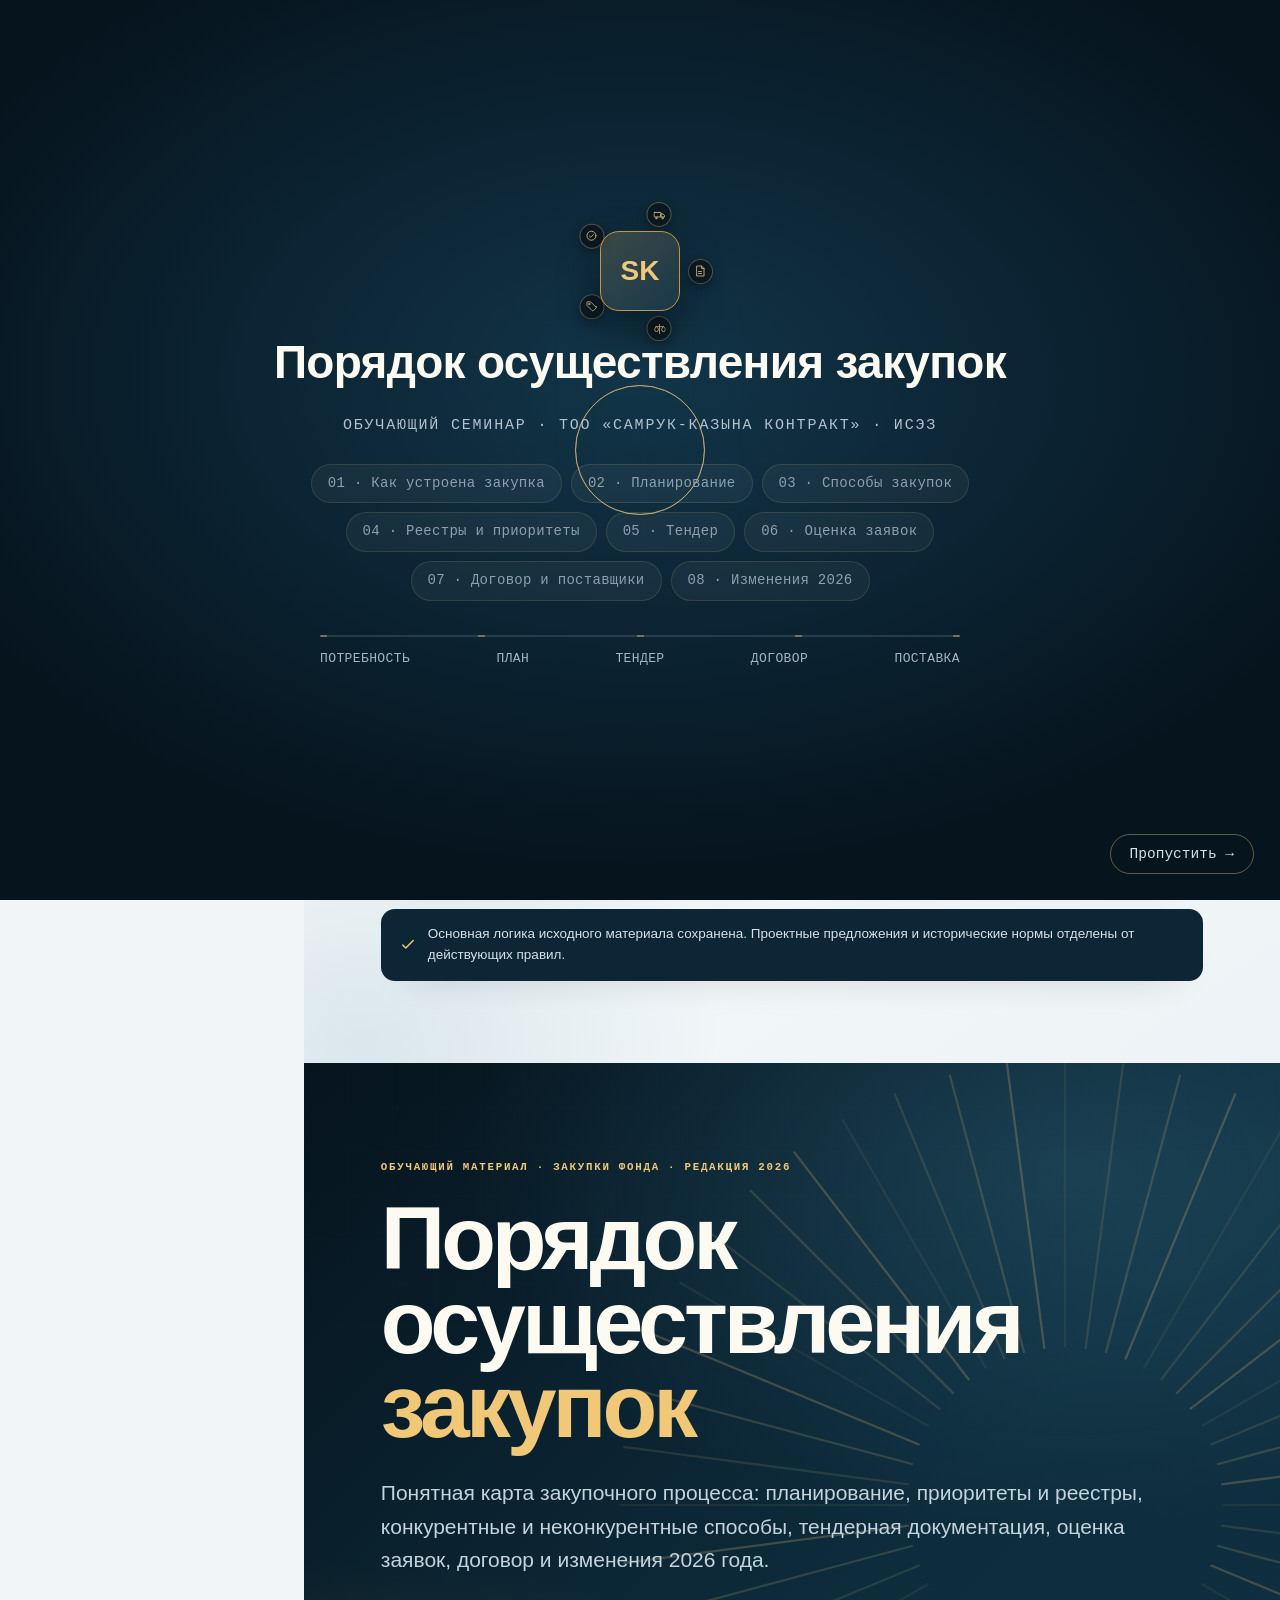
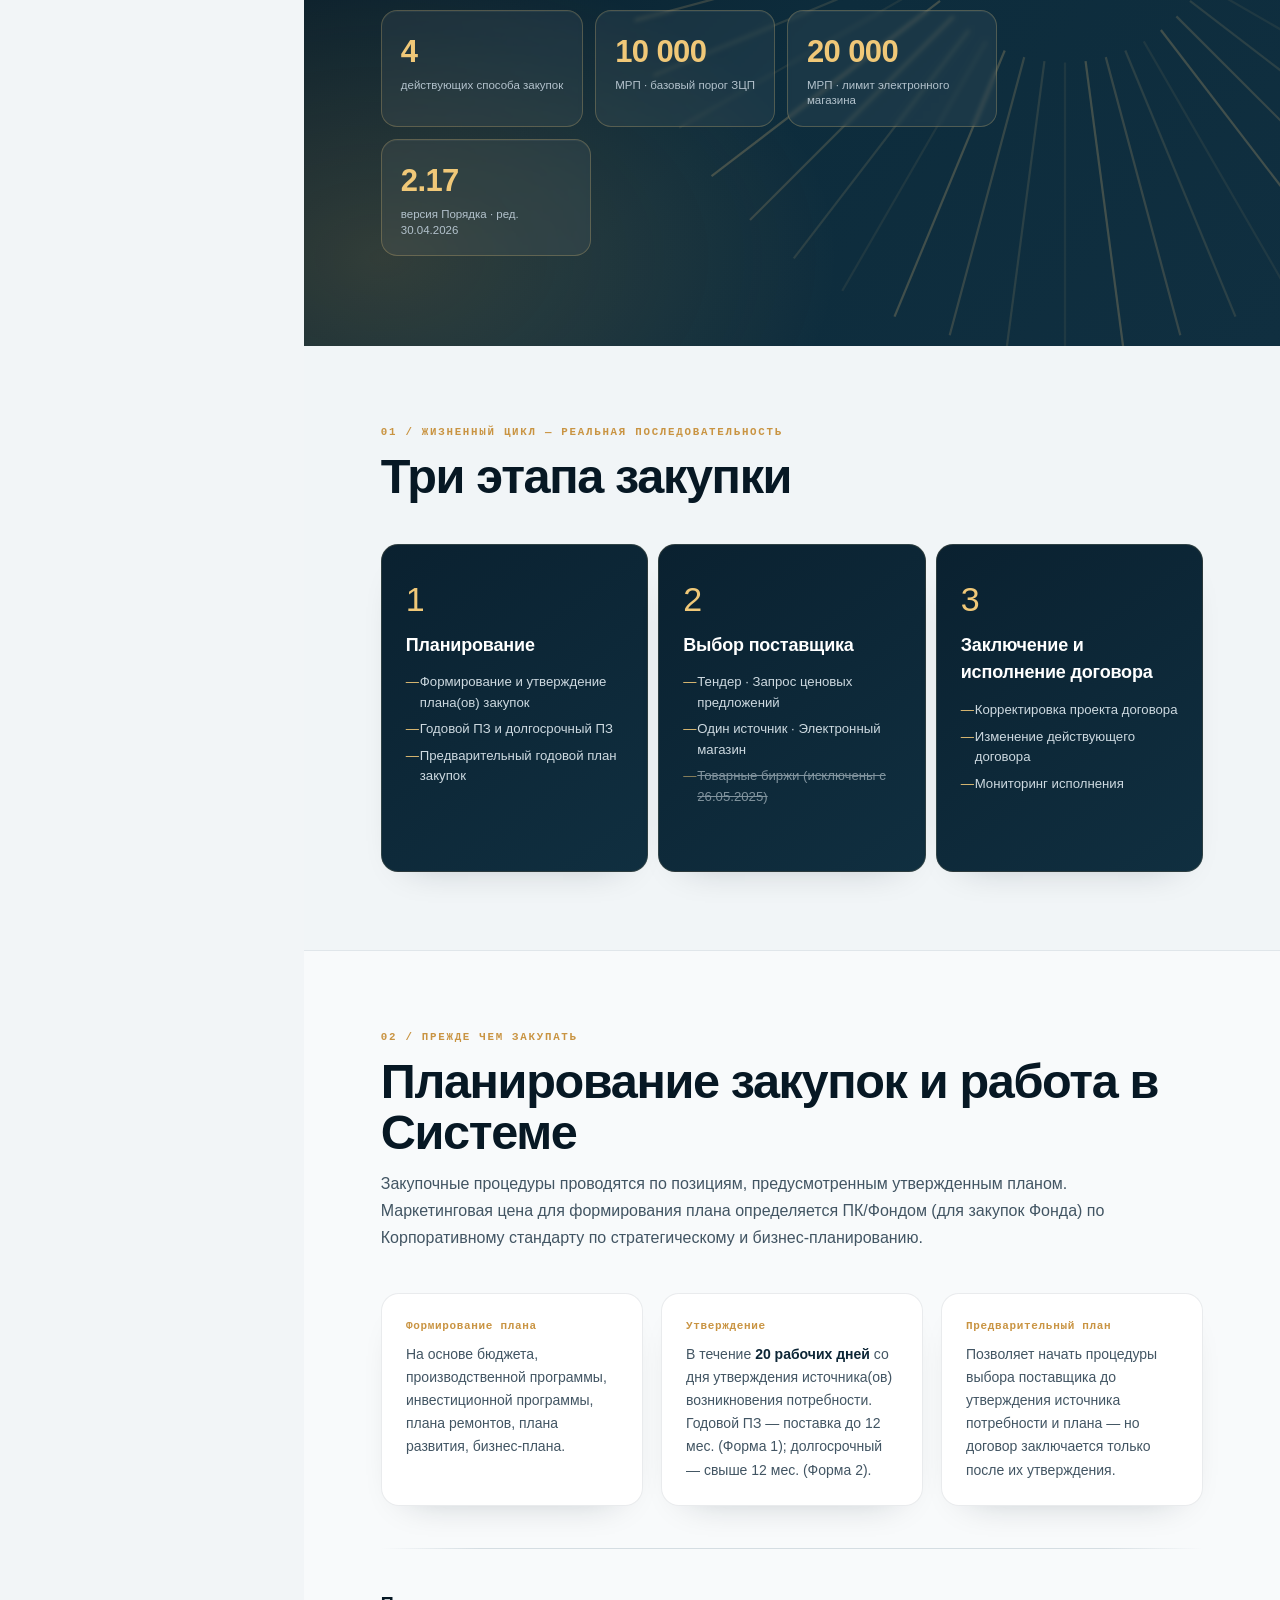
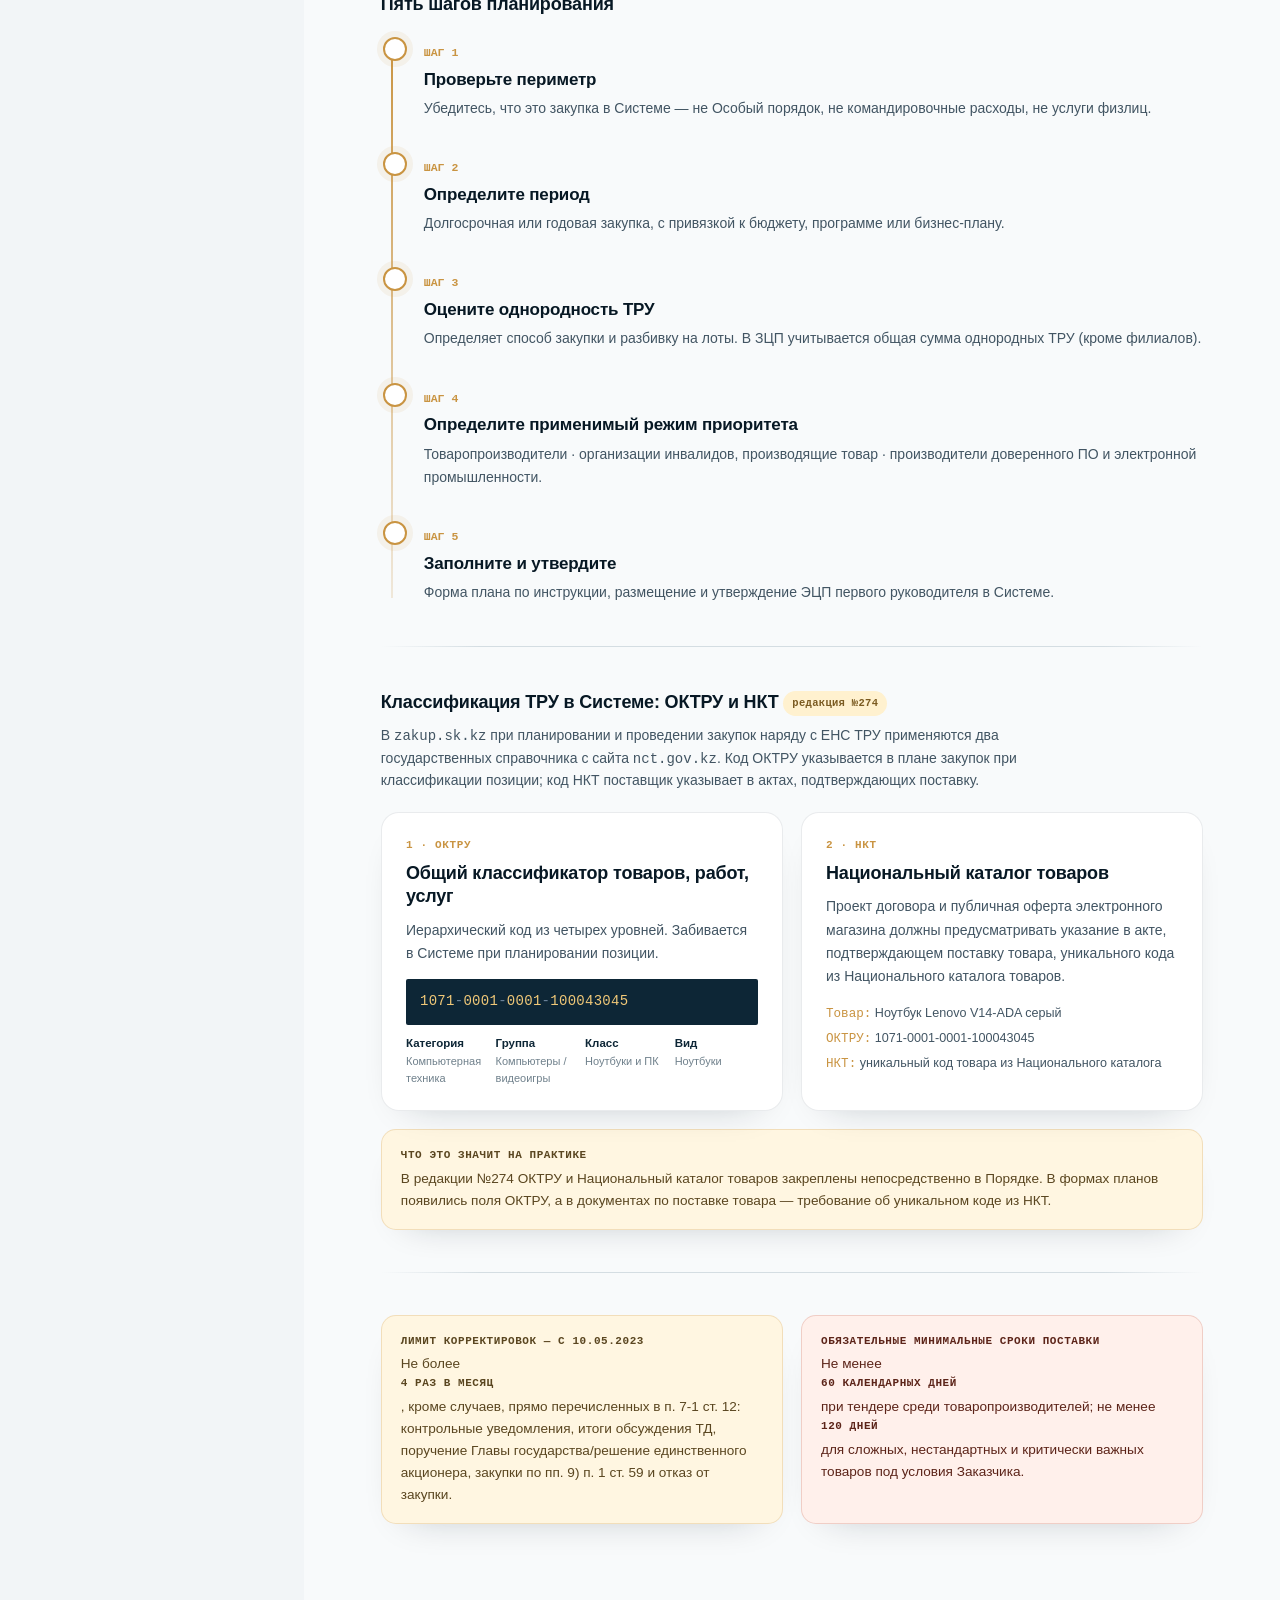
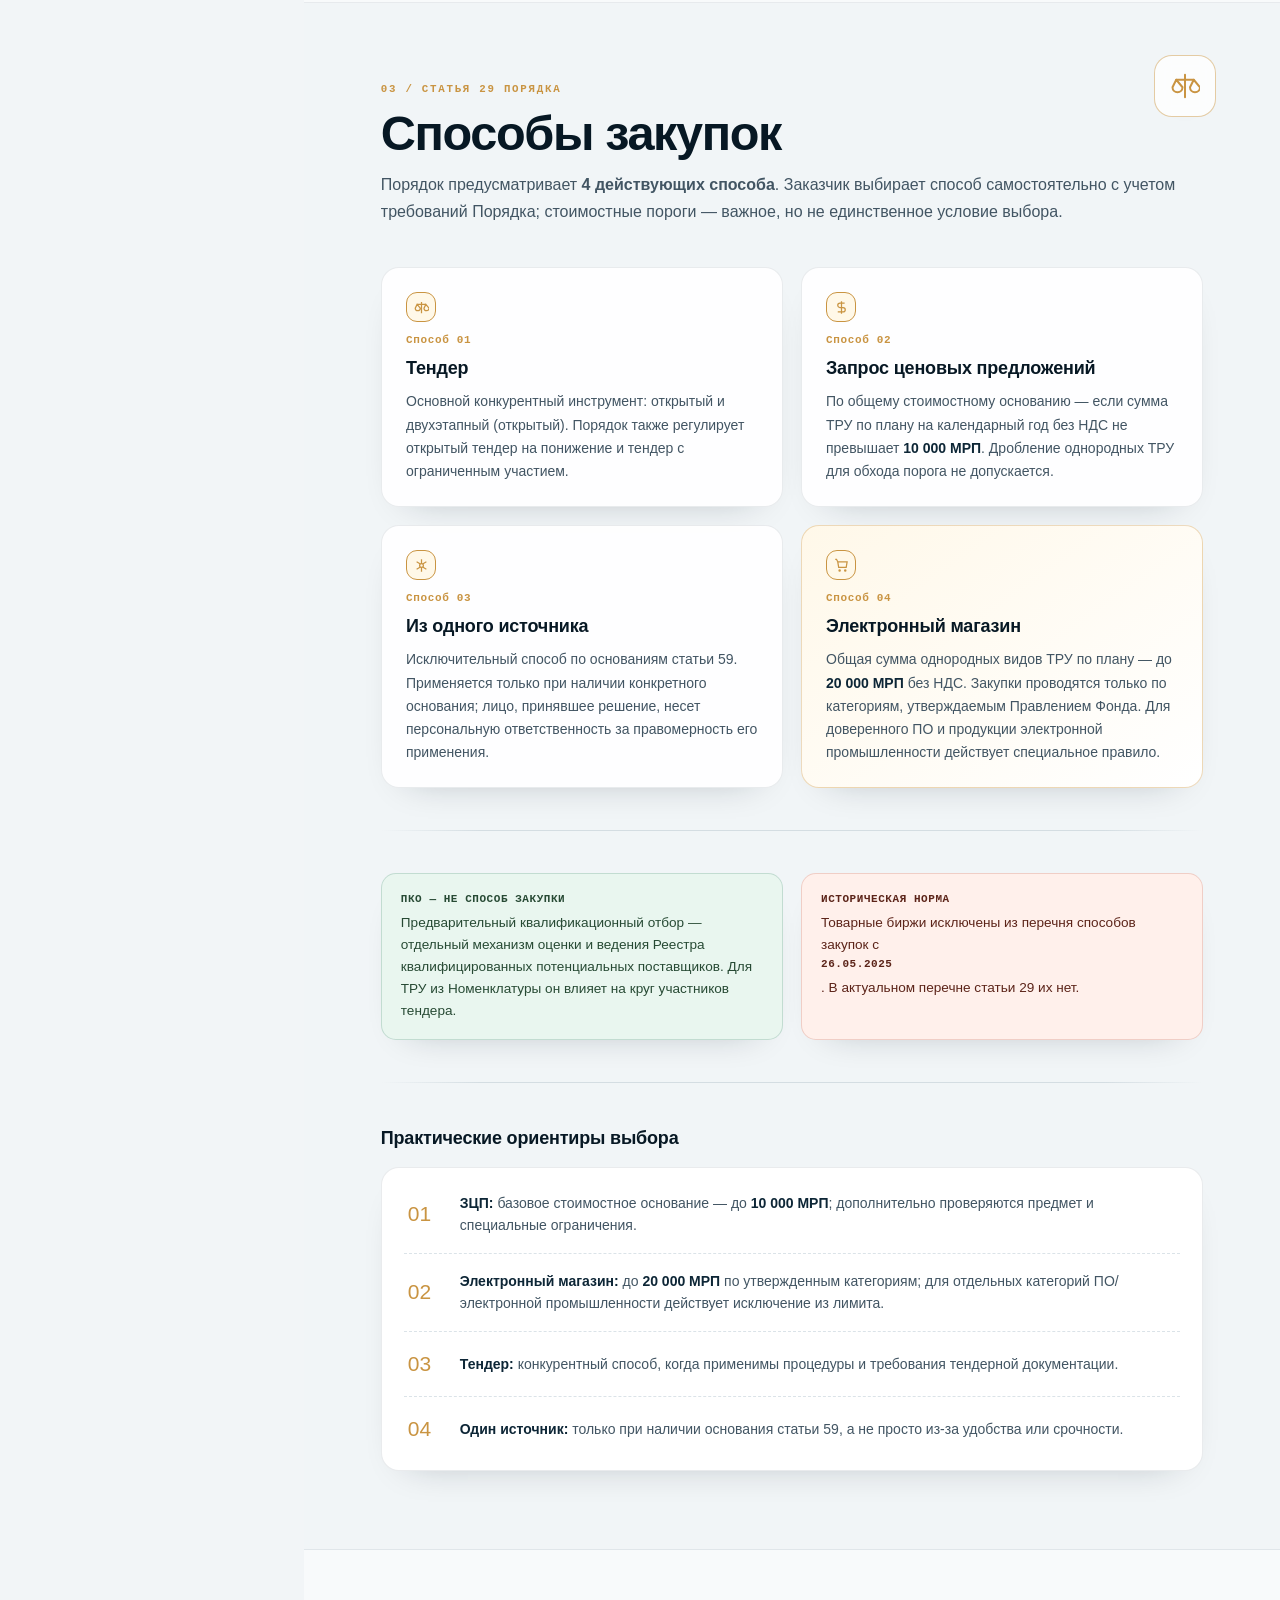
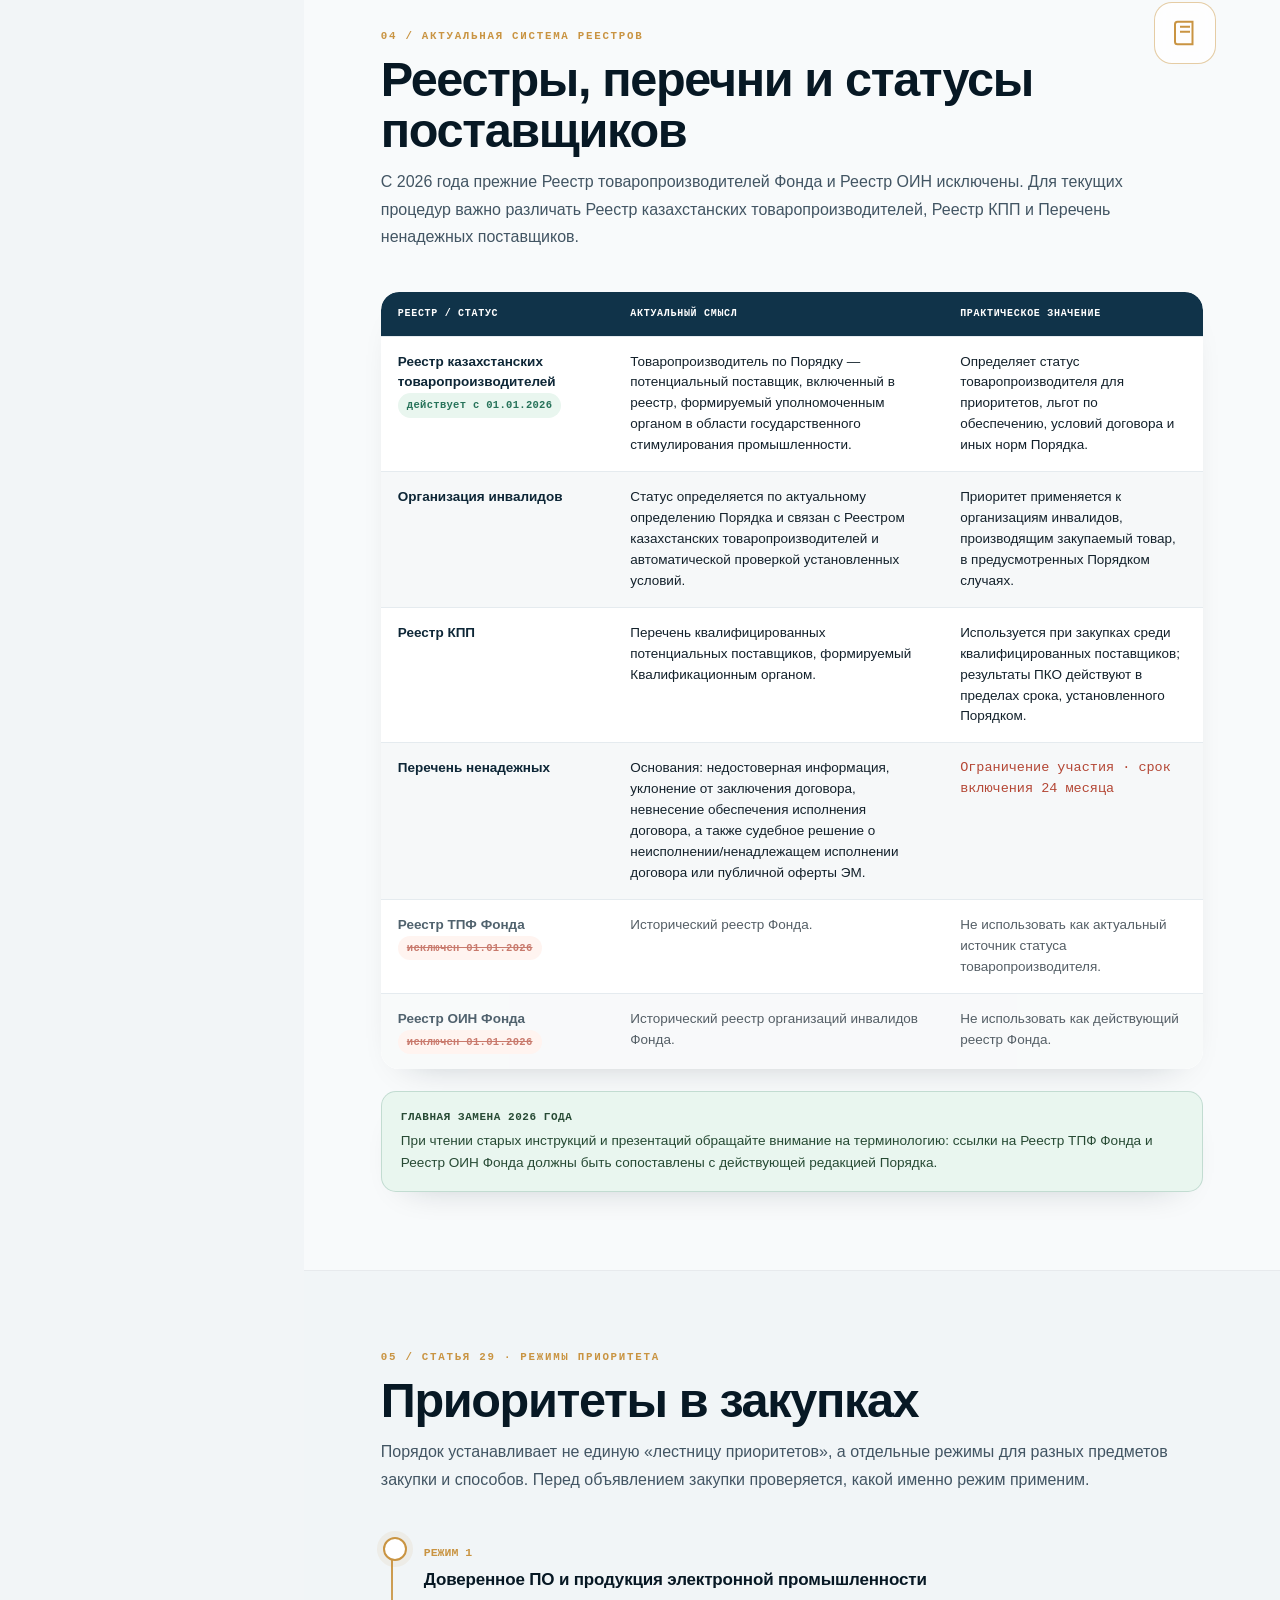
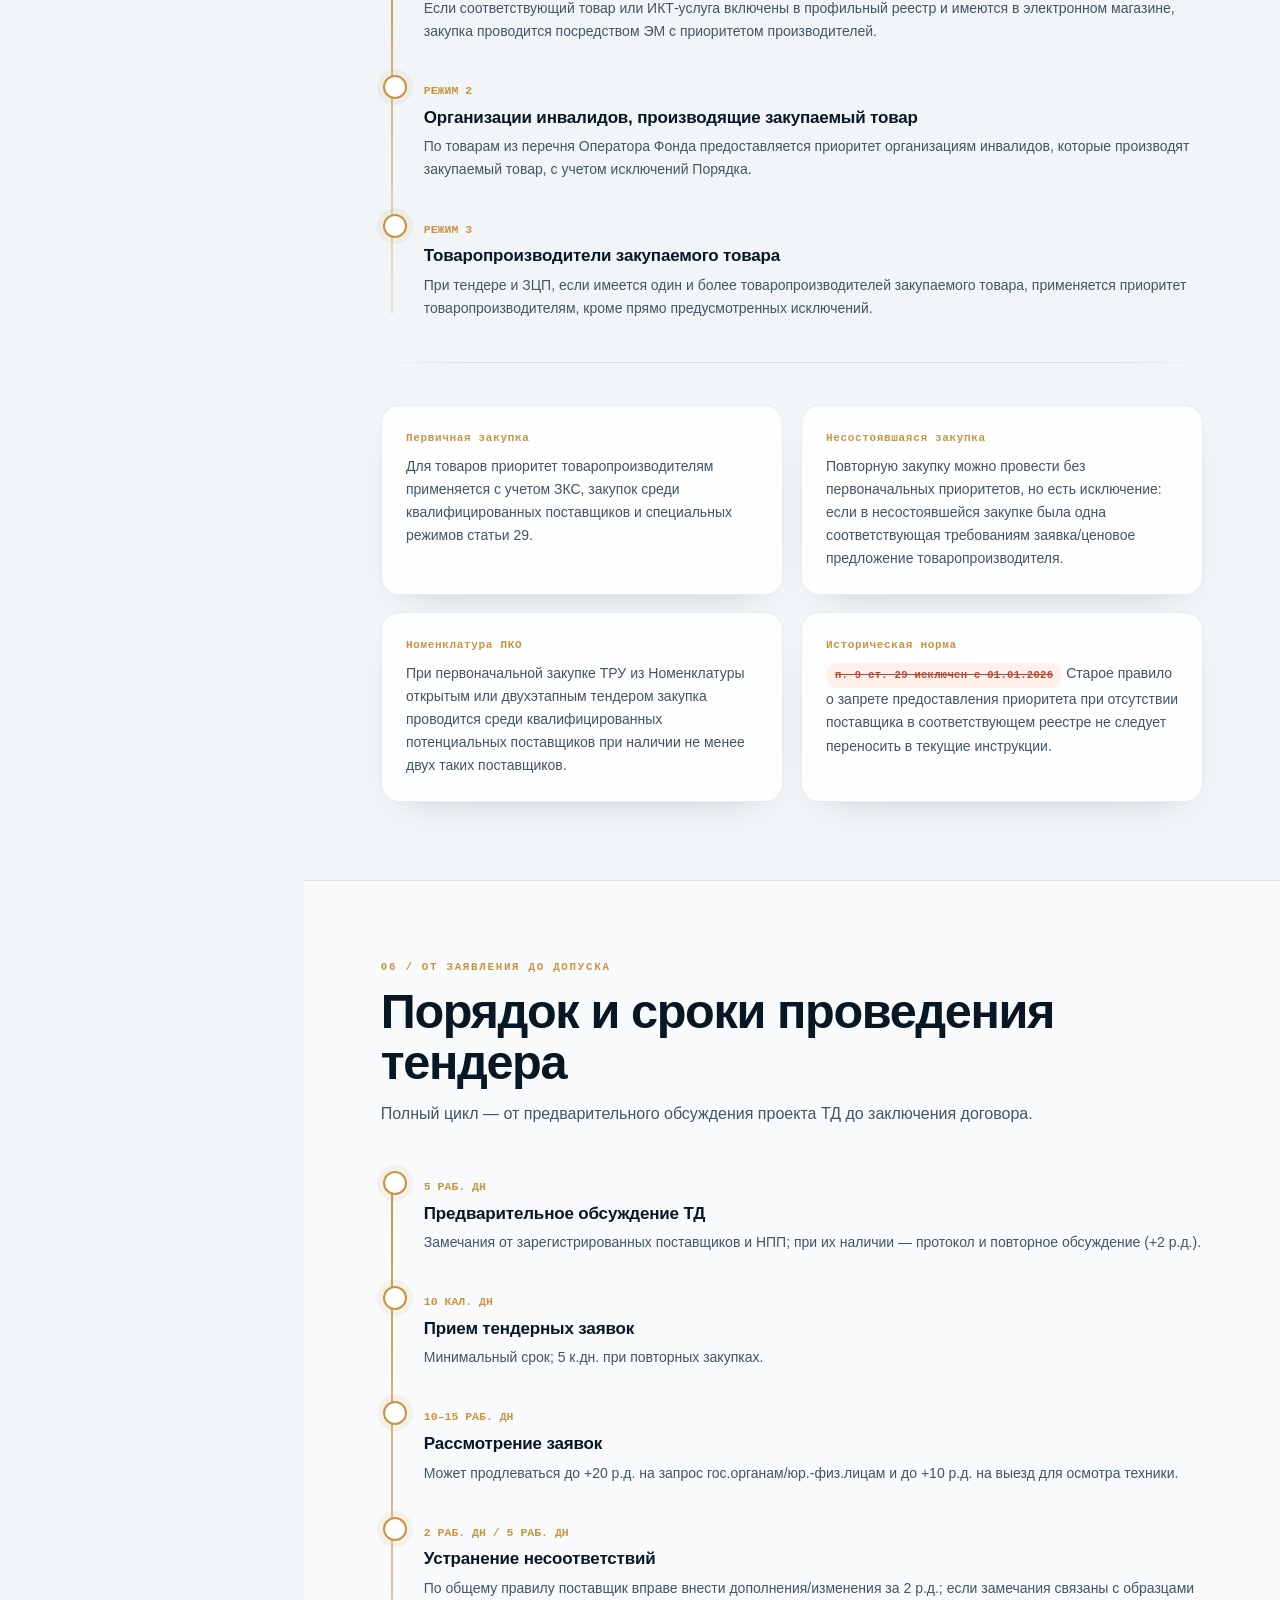
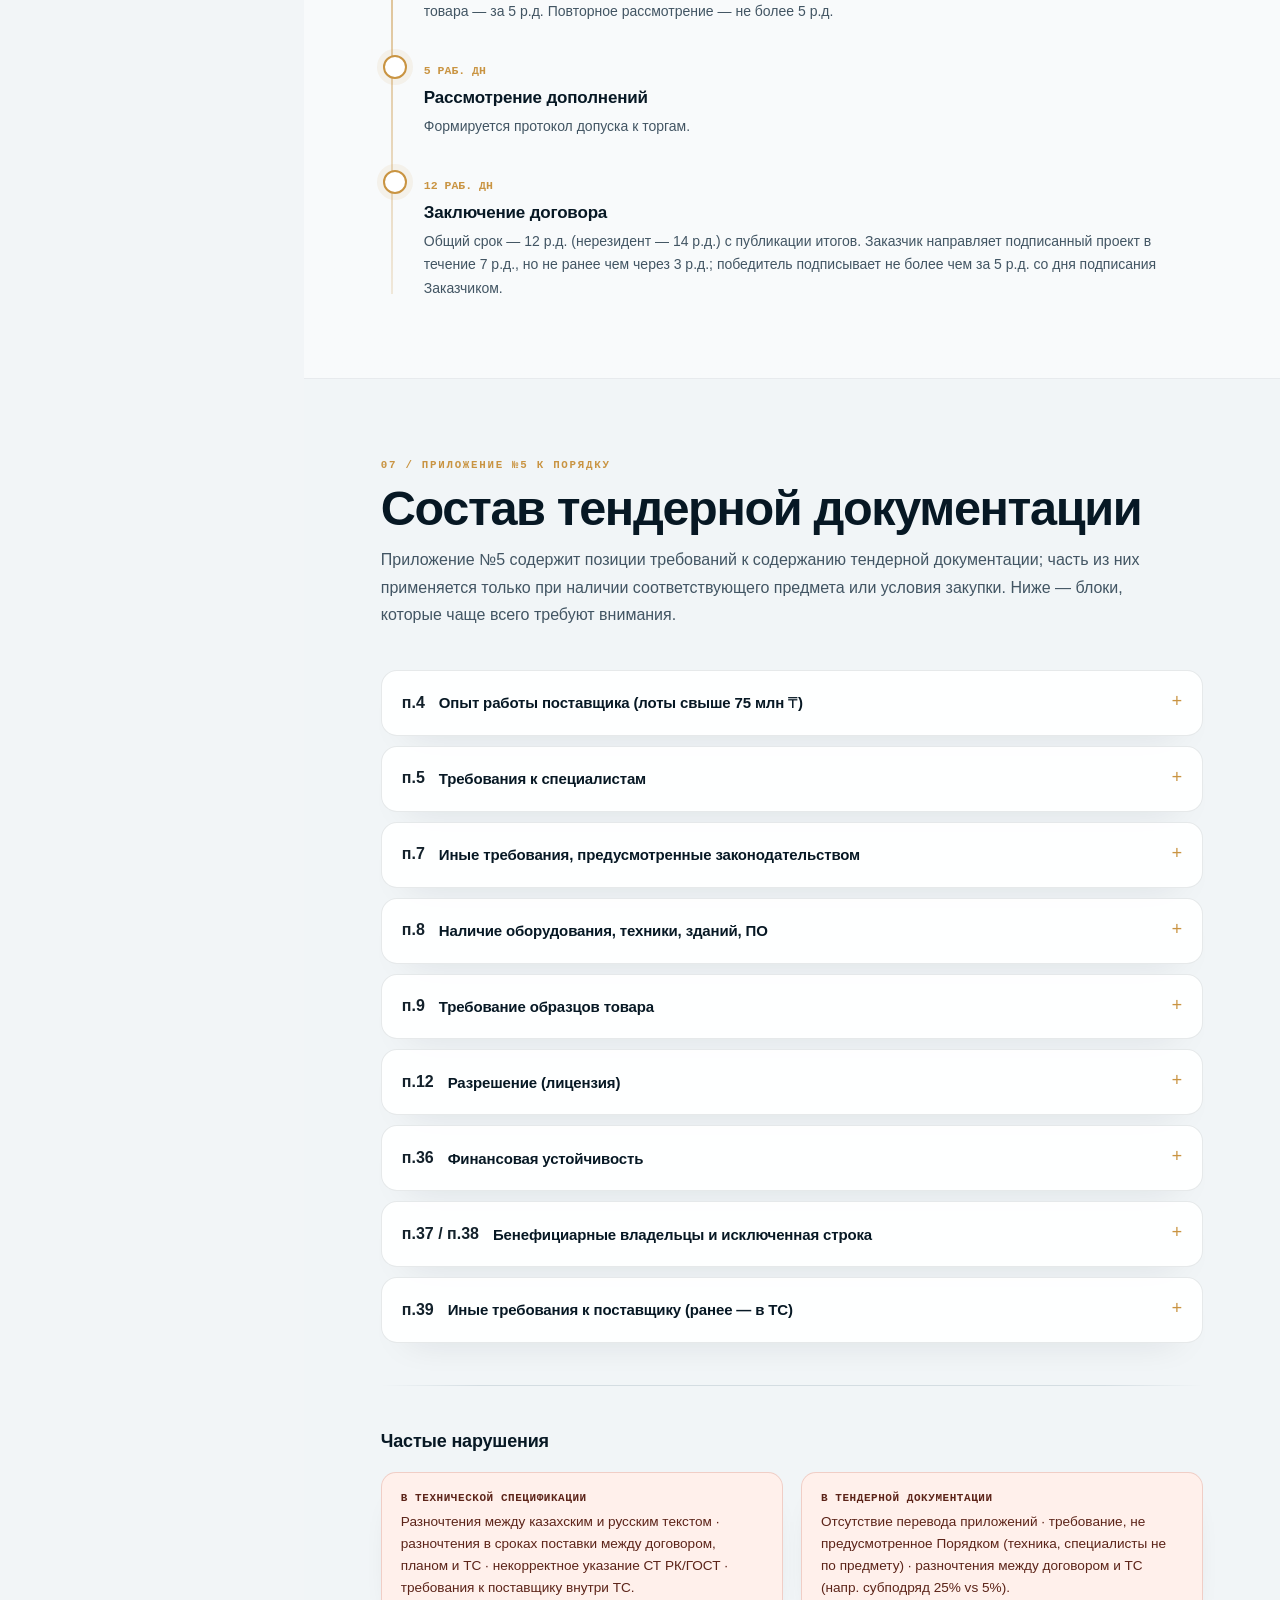
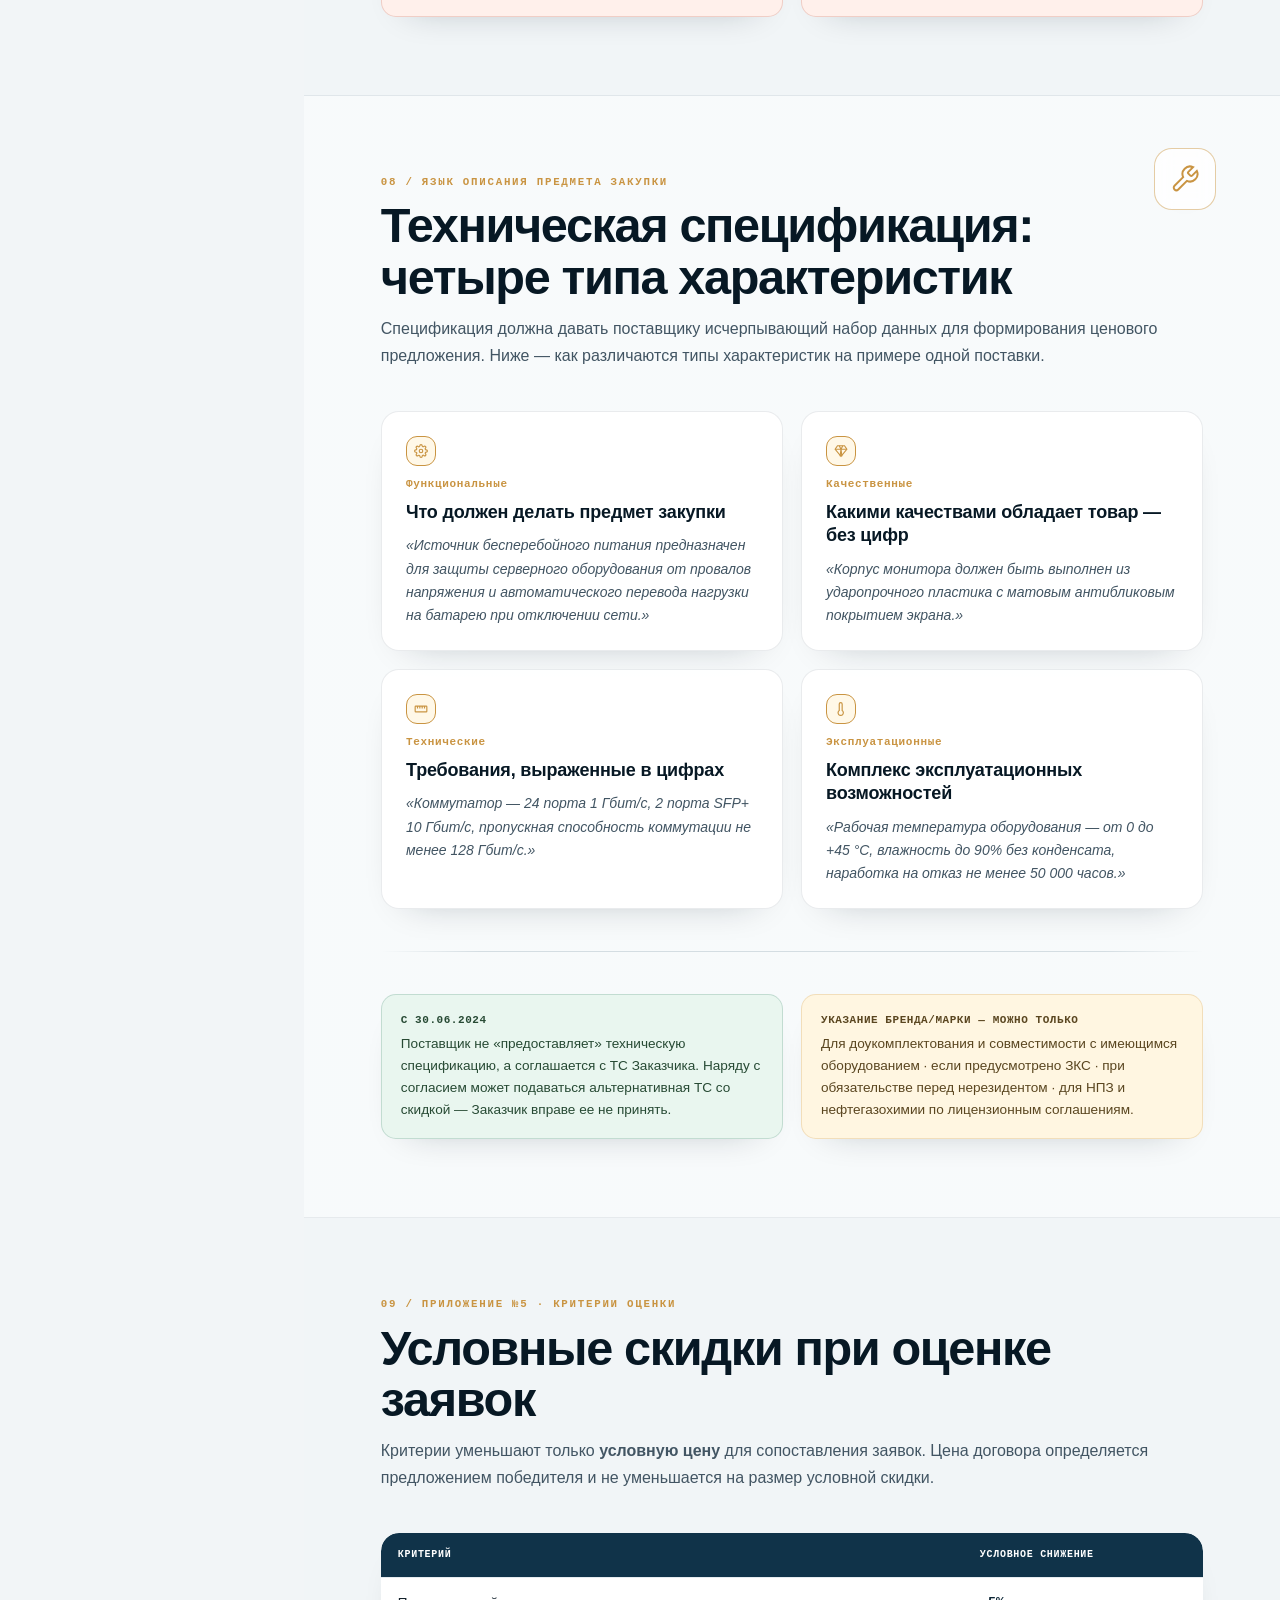
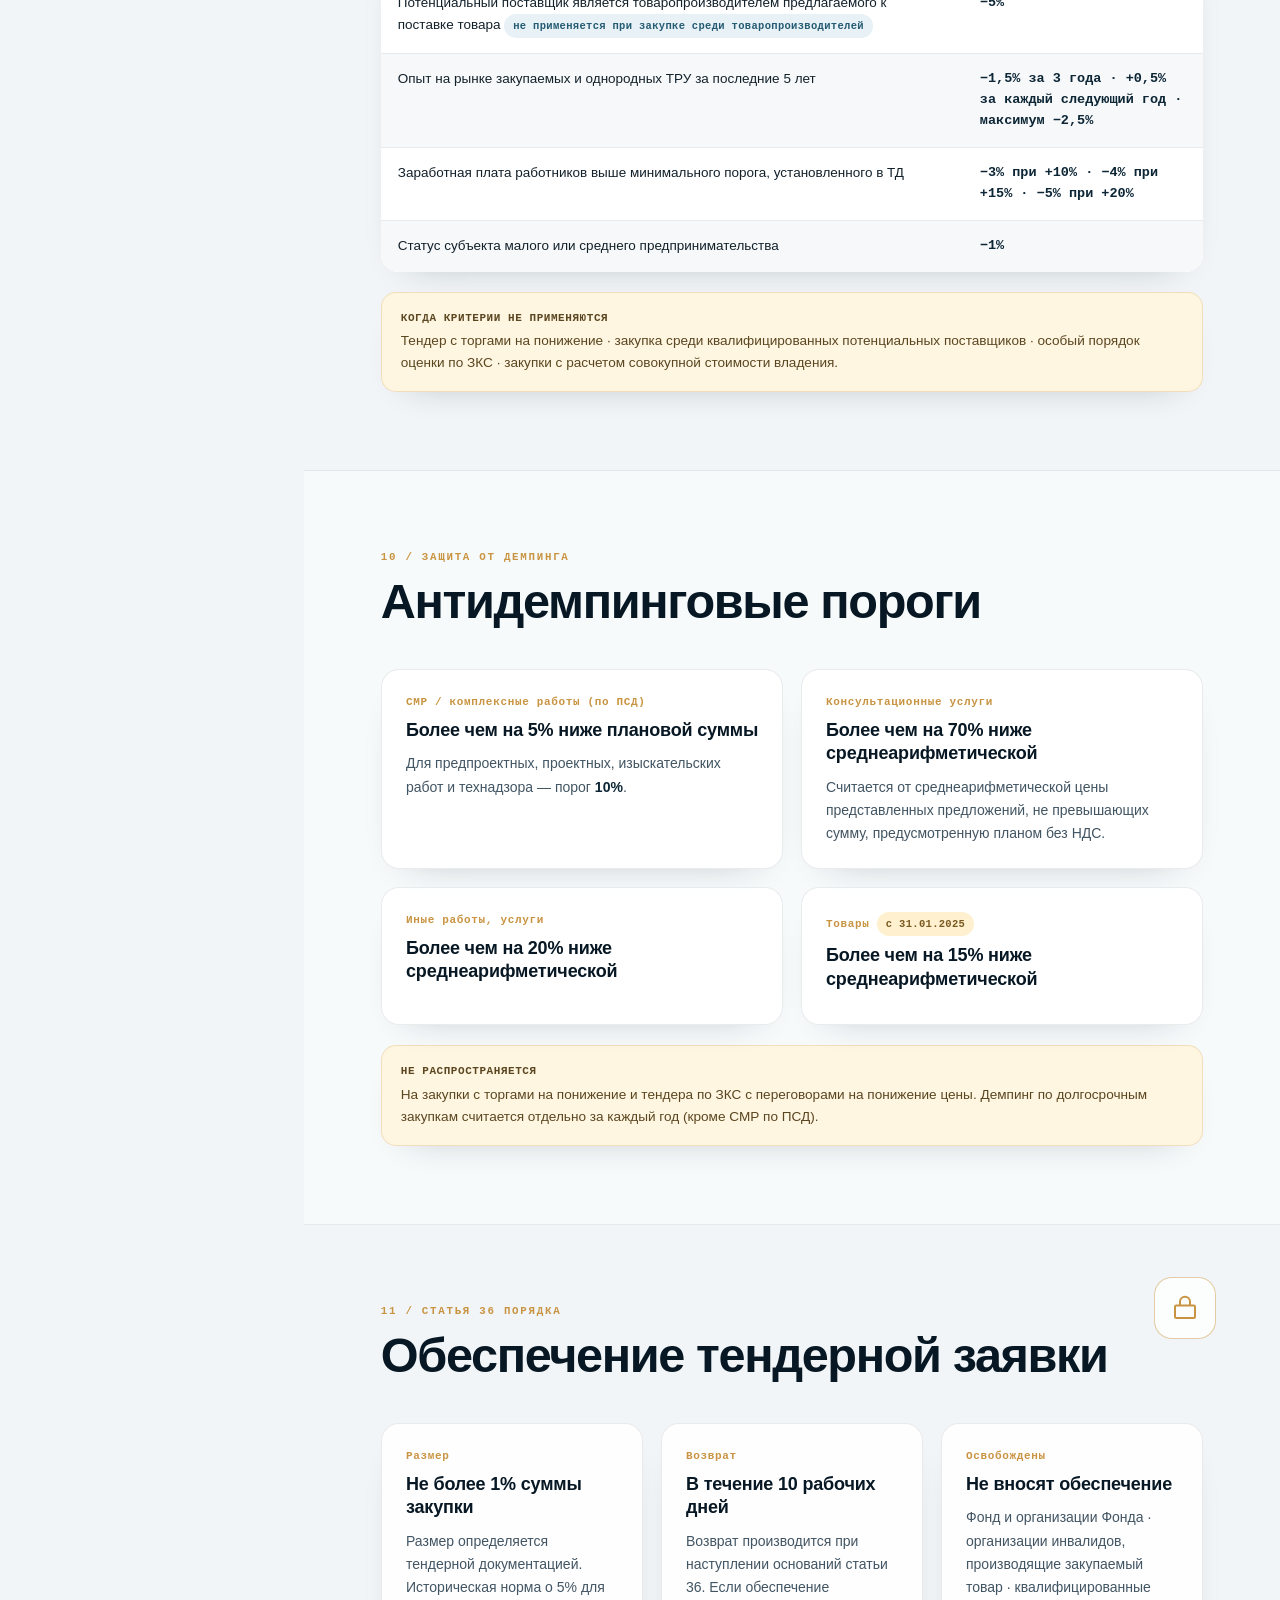
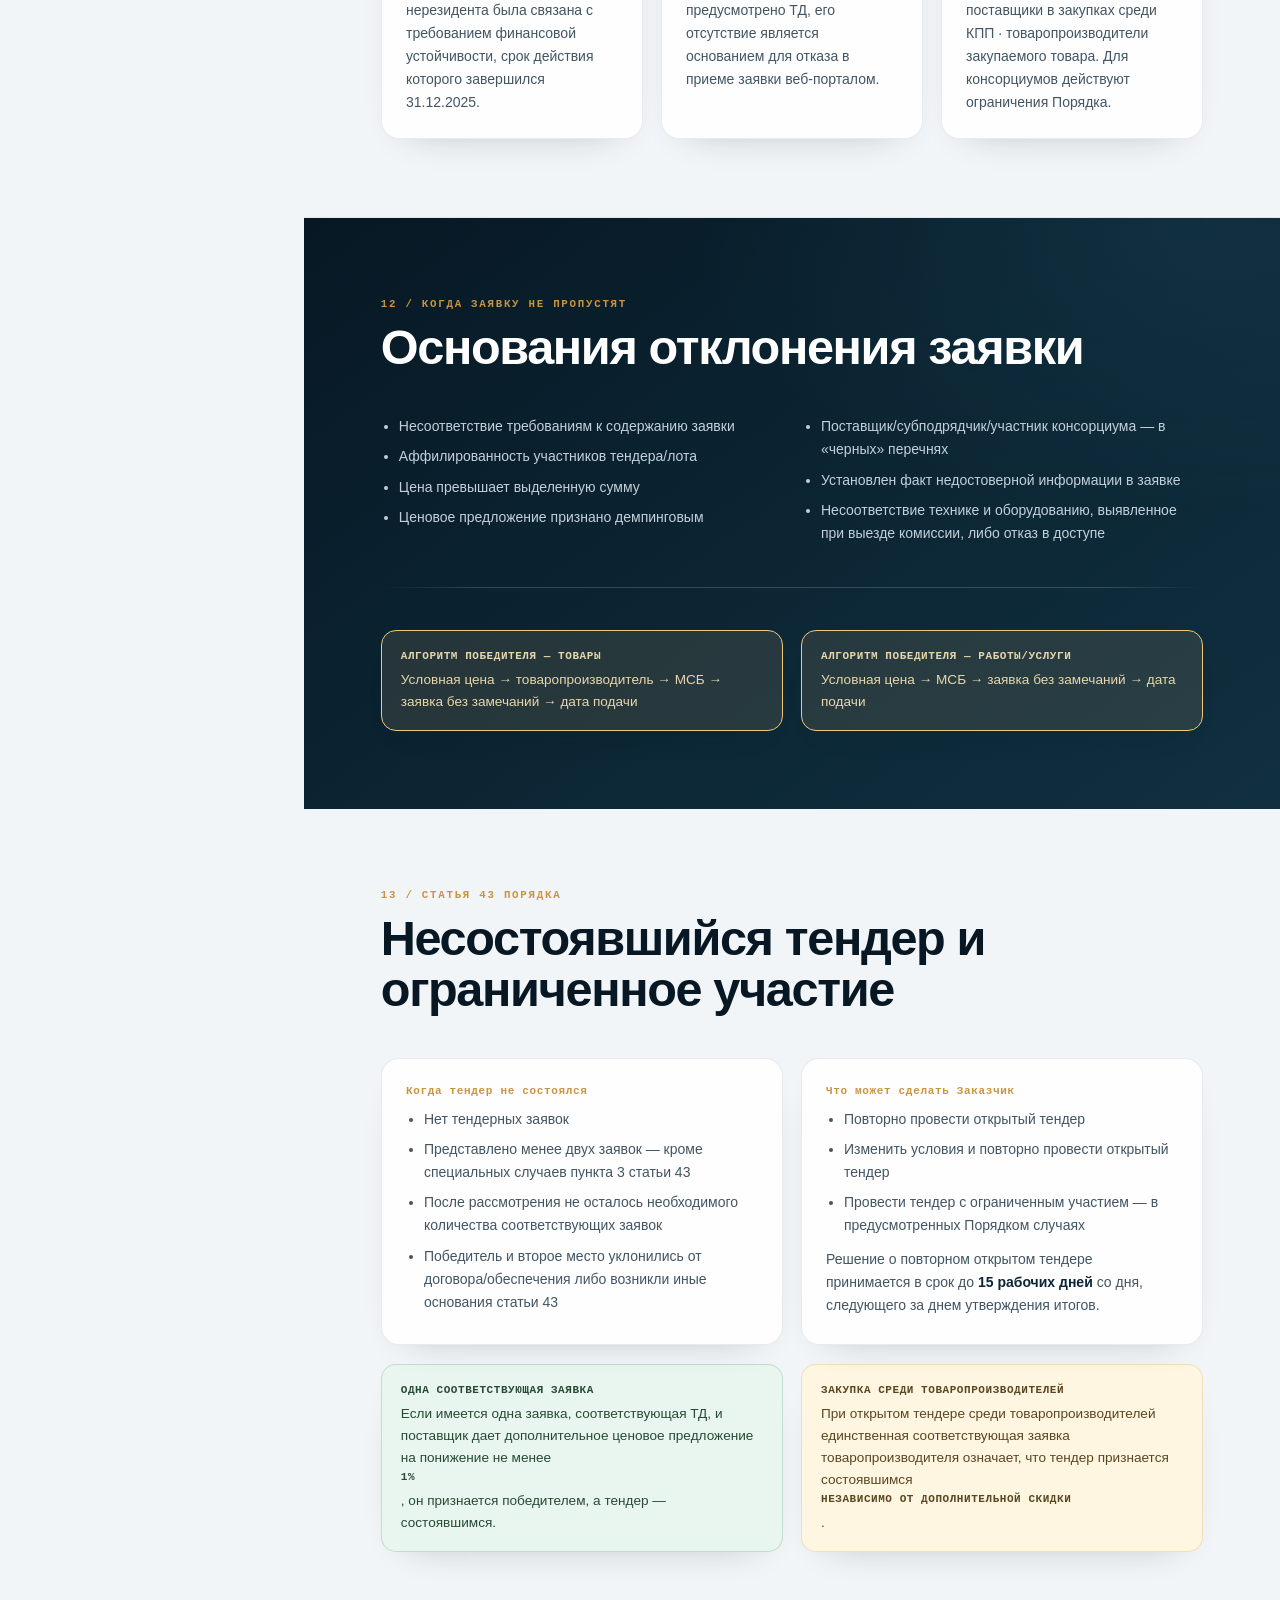
==== commit 4865eddd: "Добавить проект изменений по «Астана Хаб» в раздел «Изменения» По документу СТ v.2 (рабочая сравните" ====
--- a/index.html
+++ b/index.html
@@ -710,8 +710,11 @@
   .changes-intro p{color:#cbd9e1;font-size:14px;max-width:790px;position:relative;z-index:1;}
   .changes-intro strong{color:var(--brass-light);}
 
-  .change-radar{display:grid;grid-template-columns:repeat(2,1fr);gap:10px;margin:22px 0 34px;}
+  .change-radar{display:grid;grid-template-columns:repeat(3,1fr);gap:10px;margin:22px 0 34px;}
+  @media(max-width:900px){.change-radar{grid-template-columns:repeat(2,1fr);}}
   @media(max-width:700px){.change-radar{grid-template-columns:1fr;}}
+  .radar-item.draft::before{background:#b48733;}
+  .radar-item.draft{background:#fffaf0;}
   .radar-item{
     position:relative; min-height:150px; padding:20px 20px 18px;
     border:1px solid var(--paper-line); background:#fff; overflow:hidden;
@@ -766,6 +769,20 @@
   .change-practice{margin-top:12px;padding:13px 14px;background:var(--navy-950);color:#d6e0e6;font-size:12.8px;line-height:1.52;}
   .change-practice b{color:var(--brass-light);font-family:'IBM Plex Mono',monospace;font-size:10px;text-transform:uppercase;letter-spacing:.06em;display:block;margin-bottom:4px;}
   .change-source{margin-top:10px;font-family:'IBM Plex Mono',monospace;font-size:10.5px;color:var(--muted);line-height:1.5;}
+
+  /* draft / not-yet-approved wave — visually distinct from decided waves */
+  .wave.draft{border:1.5px dashed rgba(180,133,45,.55);background:#fffdf7;}
+  .wave.draft .wave-head{background:linear-gradient(90deg,#fff3dd,#fffdf7);}
+  .wave-badge.draft{background:linear-gradient(150deg,#5a4620,#7a5a20);border-color:#c99442;}
+  .wave-badge.draft span{color:#f0dba8;}
+  .draft-ribbon{
+    display:inline-flex;align-items:center;gap:6px;font-family:'IBM Plex Mono',monospace;font-size:10px;font-weight:700;
+    letter-spacing:.08em;text-transform:uppercase;color:#7a5a20;background:#fff1cf;border:1px solid rgba(180,133,45,.4);
+    padding:4px 10px;border-radius:999px;margin-bottom:10px;
+  }
+  .wave.draft .change-cards{background:rgba(180,133,45,.18);}
+  .wave.draft details.change-card summary:hover{background:#fdf5e6;}
+  .wave.draft details.change-card[open] summary{background:#fbeed2;}
 
   .memory-strip{display:grid;grid-template-columns:repeat(2,1fr);max-width:560px;border:1px solid rgba(191,138,60,.45);background:var(--navy-950);margin:22px 0 8px;}
   @media(max-width:480px){.memory-strip{grid-template-columns:1fr;}}
@@ -1920,17 +1937,17 @@
       <div class="block-head">
         <span class="eyebrow">24 / Что реально изменилось и как это применять</span>
         <h2>Ключевые изменения 2026 года</h2>
-        <p>Раздел повторно сверён по сравнительным таблицам к пакетам №269 и №274, выпискам из решений Совета директоров и консолидированной редакции Порядка версии 2.17. Здесь показаны не только названия поправок, а их практический смысл для специалиста по закупкам.</p>
+        <p>Раздел повторно сверён по сравнительным таблицам к пакетам №269 и №274, выпискам из решений Совета директоров и консолидированной редакции Порядка версии 2.17, а также по рабочему проекту изменений о приоритете «Астана Хаб». Здесь показаны не только названия поправок, а их практический смысл для специалиста по закупкам.</p>
       </div>
 
       <div class="changes-sourcebox">
         <div class="label">Как читать этот блок</div>
-        <p><strong>Сравнительная таблица показывает, что именно менялось и зачем.</strong> Но действующей нормой является текст консолидированного Порядка. Поэтому ниже формулировки «сейчас» даны по версии 2.17, а СТ используется для объяснения логики изменений.</p>
+        <p><strong>Сравнительная таблица показывает, что именно менялось и зачем.</strong> Но действующей нормой является текст консолидированного Порядка. Поэтому ниже формулировки «сейчас» даны по версии 2.17, а СТ используется для объяснения логики изменений. Третий блок ниже — рабочий <strong>проект</strong>, ещё не утверждённый Советом директоров: он показан отдельно и не должен восприниматься как действующая норма.</p>
       </div>
 
       <div class="changes-intro">
-        <h3>2026 — это две последовательные волны</h3>
-        <p><strong>Протокол №269</strong> от 18.02.2026 (вступил в силу 10.03.2026) перенёс регулирование маркетинговой цены из отдельной закупочной методики в корпоративное бизнес-планирование. <strong>Протокол №274</strong> от 30.04.2026 (вступил в силу 25.05.2026) ввёл ОКТРУ и НКТ в закупочный контур и сделал жёстче отдельные правила по Перечню ненадёжных поставщиков.</p>
+        <h3>2026 год — две утверждённые волны и один проект на подходе</h3>
+        <p><strong>Протокол №269</strong> от 18.02.2026 (вступил в силу 10.03.2026) перенёс регулирование маркетинговой цены из отдельной закупочной методики в корпоративное бизнес-планирование. <strong>Протокол №274</strong> от 30.04.2026 (вступил в силу 25.05.2026) ввёл ОКТРУ и НКТ в закупочный контур и сделал жёстче отдельные правила по Перечню ненадёжных поставщиков. Готовится и третий пакет — <strong>проект</strong> о переходе на реестр доверенных цифровых объектов и приоритете участникам «Астана Хаб» в ИКТ-закупках; рассмотрение Советом директоров ожидается в сентябре 2026 года.</p>
       </div>
 
       <div class="change-radar">
@@ -1945,6 +1962,12 @@
           <div class="rnum">№274</div>
           <div class="rtitle">ОКТРУ, Национальный каталог товаров, код НКТ в актах, жёсткий 20-дневный срок по ненадёжным, исключение п.3-1 ст.66 и правило 10/60.</div>
           <div class="rnote">Вступил в силу 25.05.2026. Именно этот пакет довёл консолидированную редакцию до версии 2.17.</div>
+        </div>
+        <div class="radar-item draft" data-goto="#wave-draft" tabindex="0" role="button" aria-label="Перейти к проекту изменений">
+          <div class="rdate">Проект · рассмотрение СД ожидается в сентябре 2026</div>
+          <div class="rnum" style="color:#b48733">Проект</div>
+          <div class="rtitle">Реестр доверенных цифровых объектов вместо реестра ПО, приоритет участникам «Астана Хаб» в ИКТ-закупках, электронный магазин — только для товаров.</div>
+          <div class="rnote">Ещё не утверждено Советом директоров. Пилот предлагается сроком до 01.07.2027.</div>
         </div>
       </div>
 
@@ -2159,6 +2182,164 @@
         </div>
       </div>
 
+      <!-- WAVE DRAFT — не утверждено, готовится к рассмотрению -->
+      <div class="wave draft" id="wave-draft">
+        <div class="wave-head">
+          <div class="wave-badge draft"><b>Проект</b><span>СД, ожидается IX.2026</span></div>
+          <div>
+            <span class="draft-ribbon">⚠ Проект изменения · ещё не утверждено</span>
+            <div class="wave-date">ИСТОЧНИК: РАБОЧАЯ СРАВНИТЕЛЬНАЯ ТАБЛИЦА (СТ v.2) · НЕ ЯВЛЯЕТСЯ ДЕЙСТВУЮЩЕЙ НОРМОЙ</div>
+            <h3>Реестр доверенных цифровых объектов и приоритет для участников «Астана Хаб»</h3>
+            <p>Проект готовится в связи со вступлением в силу Цифрового кодекса РК (12.07.2026) и поручением по повышению привлекательности «Астана Хаб» (поручение Руководителя Администрации Президента №10829 ПАБ-6 от 18.11.2025, дорожная карта МИИЦР от 19.12.2025). Предлагается внедрить как пилот сроком до 1 июля 2027 года — точный срок будет закреплён решением Совета директоров. Дата рассмотрения (сентябрь 2026) — ожидаемая, а не официально утверждённая.</p>
+          </div>
+        </div>
+
+        <div class="package-scope">
+          <div><b>Термины</b><span>Новые понятия: «производители доверенных цифровых объектов», «участники Астана Хаб», «Перечень работ и услуг для Астана Хаб».</span></div>
+          <div><b>Способ закупки ИКТ</b><span>Двухуровневый приоритет в ЗЦП: сначала Реестр доверенных цифровых объектов, затем — участники Астана Хаб.</span></div>
+          <div><b>Электронный магазин</b><span>Сужается до товаров из Реестра доверенных цифровых объектов; ИКТ-услуги переходят в ЗЦП.</span></div>
+          <div><b>Контроль</b><span>Автоотклонение заявок вне реестра/перечня; отдельный риск — доступ поставщиков-нерезидентов.</span></div>
+        </div>
+
+        <div class="change-cards">
+          <details class="change-card" open>
+            <summary><span class="change-no">01 · ТЕРМИНОЛОГИЯ</span><div class="change-title">«Производители доверенных цифровых объектов» вместо «производители ПО и электроники»</div><div class="change-short">Подпункт 51) пункта 1 статьи 2 предлагается изложить в новой редакции — вместо реестра доверенного программного обеспечения и продукции электронной промышленности вводится реестр доверенных цифровых объектов.</div><span class="change-plus">+</span></summary>
+            <div class="change-body">
+              <div class="change-body-grid">
+                <div class="change-fact"><b>Действует сейчас</b><p>«Производители ПО и продукции электронной промышленности» — по реестру доверенного ПО и электроники, «по закупаемому товару или услуге».</p></div>
+                <div class="change-fact now"><b>Предлагается</b><p>«Производители доверенных цифровых объектов» — по реестру, формируемому уполномоченным органом в сфере цифровизации; уточнение «по закупаемому товару или услуге» убирается.</p></div>
+              </div>
+              <div class="change-practice"><b>Практика</b>Основание — новый Цифровой код РК, вступающий в силу 12 июля 2026 года. Заодно готовится автоматическое отклонение заявок поставщиков вне нового реестра (см. карточку №8).</div>
+              <div class="change-source">Пп. 51) п. 1 ст. 2 · проект (СТ v.2).</div>
+            </div>
+          </details>
+
+          <details class="change-card">
+            <summary><span class="change-no">02 · НОВОЕ ПОНЯТИЕ</span><div class="change-title">В Порядке впервые появляются «участники «Астана Хаб»»</div><div class="change-short">Пункт 1 статьи 2 предлагается дополнить подпунктом 69-1) — юридические лица, зарегистрированные участниками «Астана Хаб» и включённые в специальный Перечень.</div><span class="change-plus">+</span></summary>
+            <div class="change-body">
+              <div class="change-body-grid">
+                <div class="change-fact"><b>Сейчас</b><p>Понятие «участники Астана Хаб» в Порядке отсутствует.</p></div>
+                <div class="change-fact now"><b>Предлагается</b><p>Новый пп. 69-1): участники «Астана Хаб» — юрлица, включённые в Перечень, формируемый АКФ «Астана Хаб».</p></div>
+              </div>
+              <div class="change-practice"><b>Практика</b>Приоритет вводится по прямому поручению Администрации Президента и дорожной карте МИИЦР по повышению привлекательности «Астана Хаб».</div>
+              <div class="change-source">Новый пп. 69-1) п. 1 ст. 2 · проект.</div>
+            </div>
+          </details>
+
+          <details class="change-card">
+            <summary><span class="change-no">03 · ПЕРЕЧЕНЬ РАБОТ И УСЛУГ</span><div class="change-title">Кто именно закупается с приоритетом «Астана Хаб» — определит отдельный перечень</div><div class="change-short">Новый пп. 41-1) п. 1 ст. 2: Перечень работ и услуг, закупаемых среди участников «Астана Хаб», утверждает Экспертный совет по ИТ Фонда по согласованию с «Астана Хаб».</div><span class="change-plus">+</span></summary>
+            <div class="change-body">
+              <div class="change-body-grid">
+                <div class="change-fact now"><b>Кто утверждает</b><p>Экспертный совет по информационным технологиям Фонда — по согласованию с автономным кластерным фондом «Астана Хаб».</p></div>
+                <div class="change-fact now"><b>Молчание = согласие</b><p>Если «Астана Хаб» не ответил в течение 15 рабочих дней с даты направления перечня — он считается согласованным.</p></div>
+              </div>
+              <div class="change-practice"><b>Практика</b>Именно этот перечень, а не общая формулировка, определяет конкретный периметр приоритета «Астана Хаб» по пункту 3-2 статьи 29.</div>
+              <div class="change-source">Новый пп. 41-1) п. 1 ст. 2 · проект.</div>
+            </div>
+          </details>
+
+          <details class="change-card">
+            <summary><span class="change-no">04 · СПОСОБЫ ЗАКУПКИ ИКТ</span><div class="change-title">Электронный магазин — только товары; услуги уходят в ЗЦП с двухуровневым приоритетом</div><div class="change-short">Пункт 3 статьи 29 сужается до товаров из реестра доверенных цифровых объектов. Новые пункты 3-1 и 3-2 вводят закупку услуг способом ЗЦП без ограничения по сумме: сначала с приоритетом производителям доверенных цифровых объектов, затем — участникам «Астана Хаб».</div><span class="change-plus">+</span></summary>
+            <div class="change-body">
+              <div class="change-body-grid">
+                <div class="change-fact"><b>Сейчас</b><p>Электронный магазин обязателен и для товаров, и для ИКТ-услуг из реестра доверенного ПО, с приоритетом производителям ПО.</p></div>
+                <div class="change-fact now"><b>Предлагается</b><p>Товары — электронный магазин (реестр ДЦО). Услуги — ЗЦП: сначала приоритет производителям ДЦО (п. 3-1), а если не получилось — участникам «Астана Хаб» по согласованному перечню (п. 3-2).</p></div>
+              </div>
+              <div class="change-practice"><b>Практика</b>Если закупка по п. 3-1 не состоялась не из-за наличия единственного предложения производителя ДЦО — Заказчик сразу переходит к приоритету «Астана Хаб», а не начинает закупку заново «с чистого листа».</div>
+              <div class="change-source">П. 3, новые п. 3-1 и п. 3-2 ст. 29 · пилот до 01.07.2027.</div>
+            </div>
+          </details>
+
+          <details class="change-card">
+            <summary><span class="change-no">05 · ПУНКТ 8 СТАТЬИ 29</span><div class="change-title">Правило об отмене приоритетов при повторной закупке сужается до пунктов 3, 5 и 6</div><div class="change-short">Новые пункты 3-1 и 3-2 (доверенные цифровые объекты и «Астана Хаб») получают собственную логику повторных закупок и выводятся из общего правила пункта 8.</div><span class="change-plus">+</span></summary>
+            <div class="change-body">
+              <div class="change-body-grid">
+                <div class="change-fact"><b>Сейчас</b><p>Общее правило пункта 8 охватывает все приоритеты пунктов 3–6 статьи 29.</p></div>
+                <div class="change-fact now"><b>Предлагается</b><p>Пункт 8 охватывает только пункты 3, 5 и 6; для пунктов 3-1 и 3-2 — собственные условия сохранения приоритета при повторной закупке.</p></div>
+              </div>
+              <div class="change-practice"><b>Практика</b>Повторные закупки по IT-приоритетам не всегда «первоначальные» — правило пункта 8 в прежнем виде для них плохо применимо, отсюда и отдельная развилка.</div>
+              <div class="change-source">П. 8 ст. 29 · проект.</div>
+            </div>
+          </details>
+
+          <details class="change-card">
+            <summary><span class="change-no">06 · КРУГ УЧАСТНИКОВ ЗЦП</span><div class="change-title">Заказчик сможет ограничить ЗЦП производителями ДЦО и участниками «Астана Хаб»</div><div class="change-short">Пункт 4 статьи 37 дополняется подпунктами 3) и 4): к участию в закупке способом ЗЦП можно допустить только производителей доверенных цифровых объектов и/или участников «Астана Хаб».</div><span class="change-plus">+</span></summary>
+            <div class="change-body">
+              <div class="change-body-grid">
+                <div class="change-fact now"><b>Пп. 3)</b><p>Производители доверенных цифровых объектов, оказывающие закупаемые услуги.</p></div>
+                <div class="change-fact now"><b>Пп. 4)</b><p>Участники «Астана Хаб».</p></div>
+              </div>
+              <div class="change-practice"><b>Практика</b>По сути — та же логика ограничения круга участников, что уже действует для товаропроизводителей и организаций инвалидов, но применённая к IT-приоритетам.</div>
+              <div class="change-source">Новые пп. 3), 4) п. 4 ст. 37 · проект.</div>
+            </div>
+          </details>
+
+          <details class="change-card">
+            <summary><span class="change-no">07 · ЗЦП БЕЗ ПОРОГА 10 000 МРП</span><div class="change-title">Для IT-услуг снимается стоимостный лимит запроса ценовых предложений</div><div class="change-short">Пункт 1 статьи 49 дополняется подпунктами 3-1) и 3-2): закупка услуг из реестра доверенных цифровых объектов и работ/услуг по перечню «Астана Хаб» способом ЗЦП — без ограничения по сумме.</div><span class="change-plus">+</span></summary>
+            <div class="change-body">
+              <div class="change-body-grid">
+                <div class="change-fact"><b>Общее правило</b><p>ЗЦП обычно применяется при сумме закупки не более 10 000 МРП без НДС (ст. 49).</p></div>
+                <div class="change-fact now"><b>Исключение для IT</b><p>Для услуг из реестра ДЦО (пп. 3-1) и работ/услуг по перечню «Астана Хаб» (пп. 3-2) — сумма закупки значения не имеет.</p></div>
+              </div>
+              <div class="change-practice"><b>Практика</b>Это прямое исключение из базового стоимостного порога ЗЦП — крупные IT-закупки услуг смогут проходить без перехода на тендер.</div>
+              <div class="change-source">Новые пп. 3-1), 3-2) п. 1 ст. 49 · проект.</div>
+            </div>
+          </details>
+
+          <details class="change-card">
+            <summary><span class="change-no">08 · АВТООТКЛОНЕНИЕ ЗАЯВОК</span><div class="change-title">Веб-портал сам отклонит заявку не из реестра ДЦО или не из перечня «Астана Хаб»</div><div class="change-short">Подпункт 5) пункта 5 статьи 50 расширяется: помимо товаропроизводителей и организаций инвалидов, добавляются производители доверенных цифровых объектов и участники «Астана Хаб».</div><span class="change-plus">+</span></summary>
+            <div class="change-body">
+              <div class="change-body-grid">
+                <div class="change-fact"><b>Сейчас</b><p>Автоотклонение — если участник не товаропроизводитель и не организация инвалидов (когда закупка ограничена ими).</p></div>
+                <div class="change-fact now"><b>Предлагается</b><p>Добавляются пп. 5.3) и 5.4): не производитель ДЦО / не участник «Астана Хаб». Проверка — по БИН в соответствующем реестре или перечне на момент подачи заявки.</p></div>
+              </div>
+              <div class="change-practice"><b>Практика</b>Механизм полностью автоматический — на портале закупок, без ручной проверки заказчиком на этапе приёма заявки.</div>
+              <div class="change-source">Пп. 5.1–5.4) п. 5 ст. 50 · проект.</div>
+            </div>
+          </details>
+
+          <details class="change-card">
+            <summary><span class="change-no">09 · ЭЛЕКТРОННЫЙ МАГАЗИН — ТОЛЬКО ТОВАРЫ</span><div class="change-title">Лимит 20 000 МРП по-прежнему не действует для приоритетных IT-закупок, но только для товаров</div><div class="change-short">Пункты 1 и 5-1 статьи 58 уточняются: исключение из общего лимита электронного магазина сохраняется, но теперь охватывает исключительно товары из реестра доверенных цифровых объектов — не услуги.</div><span class="change-plus">+</span></summary>
+            <div class="change-body">
+              <div class="change-body-grid">
+                <div class="change-fact"><b>Сейчас</b><p>Исключение из лимита ЭМ действует для товаров и услуг из реестра доверенного ПО и электроники.</p></div>
+                <div class="change-fact now"><b>Предлагается</b><p>Исключение остаётся только для товаров из реестра доверенных цифровых объектов; услуги полностью переходят в ЗЦП (см. карточку №4).</p></div>
+              </div>
+              <div class="change-practice"><b>Практика</b>Разделение чёткое: покупаете IT-товар — электронный магазин; заказываете IT-услугу — запрос ценовых предложений.</div>
+              <div class="change-source">П. 1, п. 5-1 ст. 58 · проект.</div>
+            </div>
+          </details>
+
+          <details class="change-card">
+            <summary><span class="change-no">10 · РЕДАКЦИОННАЯ ПРАВКА</span><div class="change-title">При равенстве цен в электронном магазине — не право, а обязанность закупить у победителя</div><div class="change-short">Абзацы второй и третий пункта 9 статьи 58: формулировка «Заказчик вправе» меняется на «Заказчик осуществляет закупку» при равенстве цен или единственном предложении.</div><span class="change-plus">+</span></summary>
+            <div class="change-body">
+              <div class="change-body-grid">
+                <div class="change-fact"><b>Сейчас</b><p>«Заказчик вправе осуществить закупку у одного из поставщиков ЭМ, предложившего наименьшую цену».</p></div>
+                <div class="change-fact now"><b>Предлагается</b><p>«Заказчик осуществляет закупку у данного поставщика ЭМ» — формулировка становится обязывающей.</p></div>
+              </div>
+              <div class="change-practice"><b>Практика</b>Правка снимает пространство для усмотрения заказчика в этой конкретной ситуации — решение принимается автоматически.</div>
+              <div class="change-source">Абз. 2–3 п. 9 ст. 58 · редакционная правка.</div>
+            </div>
+          </details>
+
+          <details class="change-card">
+            <summary><span class="change-no">11 · ПРИЛОЖЕНИЕ №11</span><div class="change-title">Каждый статус проверяется по своему реестру</div><div class="change-short">Абзац пятьдесят первый Приложения №11 уточняет порядок проверки: товаропроизводитель — по Реестру казахстанских товаропроизводителей, производитель ДЦО и участник «Астана Хаб» — по своим реестру и перечню.</div><span class="change-plus">+</span></summary>
+            <div class="change-body">
+              <div class="change-body-grid">
+                <div class="change-fact now"><b>Товаропроизводитель / ОИ</b><p>Проверяется Заказчиком/организатором по Реестру казахстанских товаропроизводителей.</p></div>
+                <div class="change-fact now"><b>Производитель ДЦО / «Астана Хаб»</b><p>Проверяется по реестру доверенных цифровых объектов и по Перечню участников «Астана Хаб» соответственно.</p></div>
+              </div>
+              <div class="change-practice"><b>Практика</b>Уточнение нужно именно потому, что с этим проектом появляются четыре разных статуса вместо двух — и у каждого свой источник проверки.</div>
+              <div class="change-source">Абз. 51 Приложения №11 · проект.</div>
+            </div>
+          </details>
+        </div>
+
+        <div class="change-note" style="margin-top:18px;background:#fbeed2;border-left-color:#b48733;color:#5a4620;">
+          <strong>Отдельный риск, отмеченный самим Фондом:</strong> ограничение участия поставщиков-нерезидентов в закупках, связанных с «Астана Хаб», может повлиять на оценку системы закупок Фонда со стороны международных финансовых организаций (ЕБРР, АБР, Всемирный банк) — недискриминационный доступ нерезидентов является одним из ключевых критериев их оценки. Поэтому такие ограничения предлагается закрепить не в самом Порядке, а в документах о формировании Перечня участников «Астана Хаб».
+        </div>
+      </div>
+
       <h3 style="font-size:19px; margin:4px 0 10px;">Цифры 2026, которые полезно оставить на экране</h3>
       <div class="memory-strip">
         <div><div class="big">20</div><div class="small">рабочих дней на сведения по ненадёжному поставщику</div></div>
@@ -2167,7 +2348,7 @@
 
       <div class="changes-final">
         <h3>Как связать изменения с основной лекцией</h3>
-        <p>Проверка актуальности в 2026 году выглядит так: <strong>план и классификация → маркетинговая цена по Корпоративному стандарту → ОКТРУ/НКТ → исполнение → сроки по Перечню ненадёжных</strong>. Поэтому Протокол №269 и Протокол №274 лучше показывать не как два отдельных документа, а как поправки, которые встроились в конкретные этапы общего закупочного процесса.</p>
+        <p>Проверка актуальности в 2026 году выглядит так: <strong>план и классификация → маркетинговая цена по Корпоративному стандарту → ОКТРУ/НКТ → исполнение → сроки по Перечню ненадёжных</strong>. Протокол №269 и Протокол №274 лучше показывать не как два отдельных документа, а как поправки, которые встроились в конкретные этапы общего закупочного процесса. Проект по «Астана Хаб» — это следующий шаг именно в способах закупки ИКТ-услуг: пока не норма, но слушателям стоит держать его в поле зрения до решения Совета директоров.</p>
       </div>
     </section>
 
